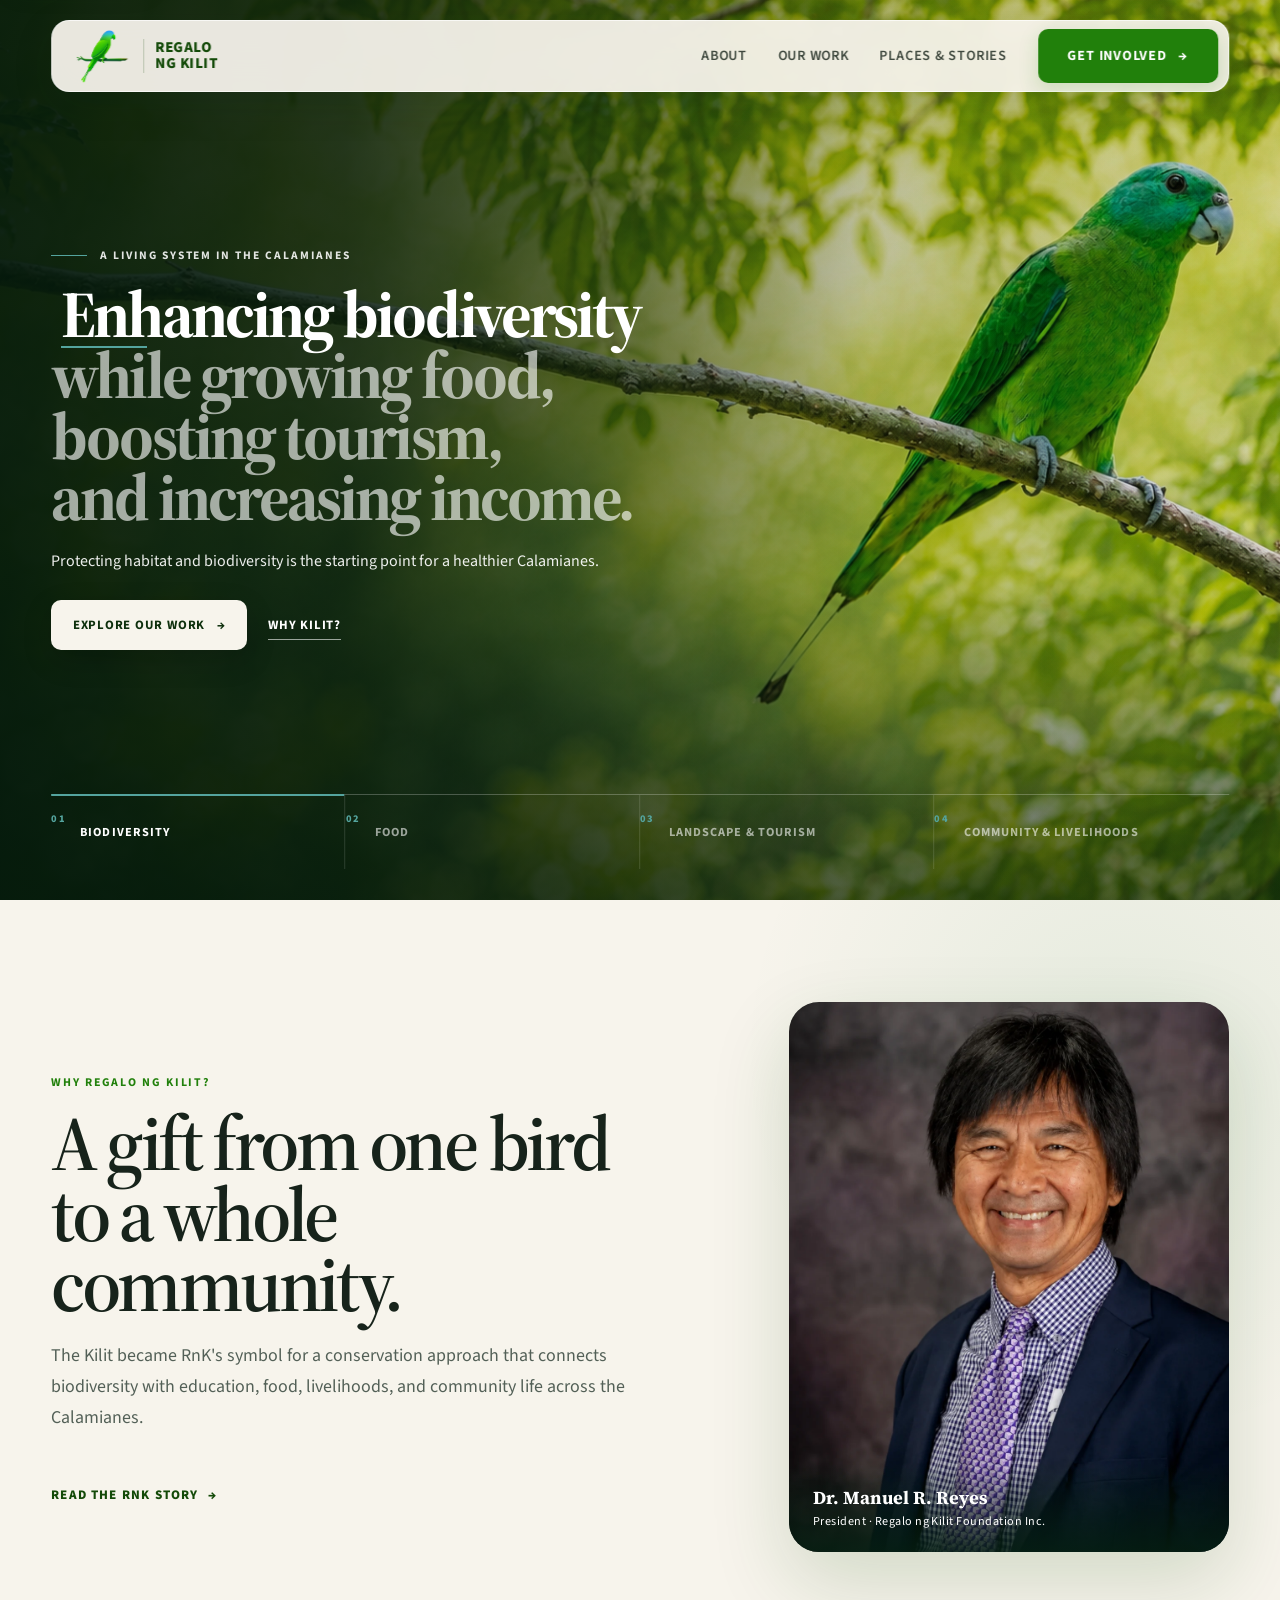
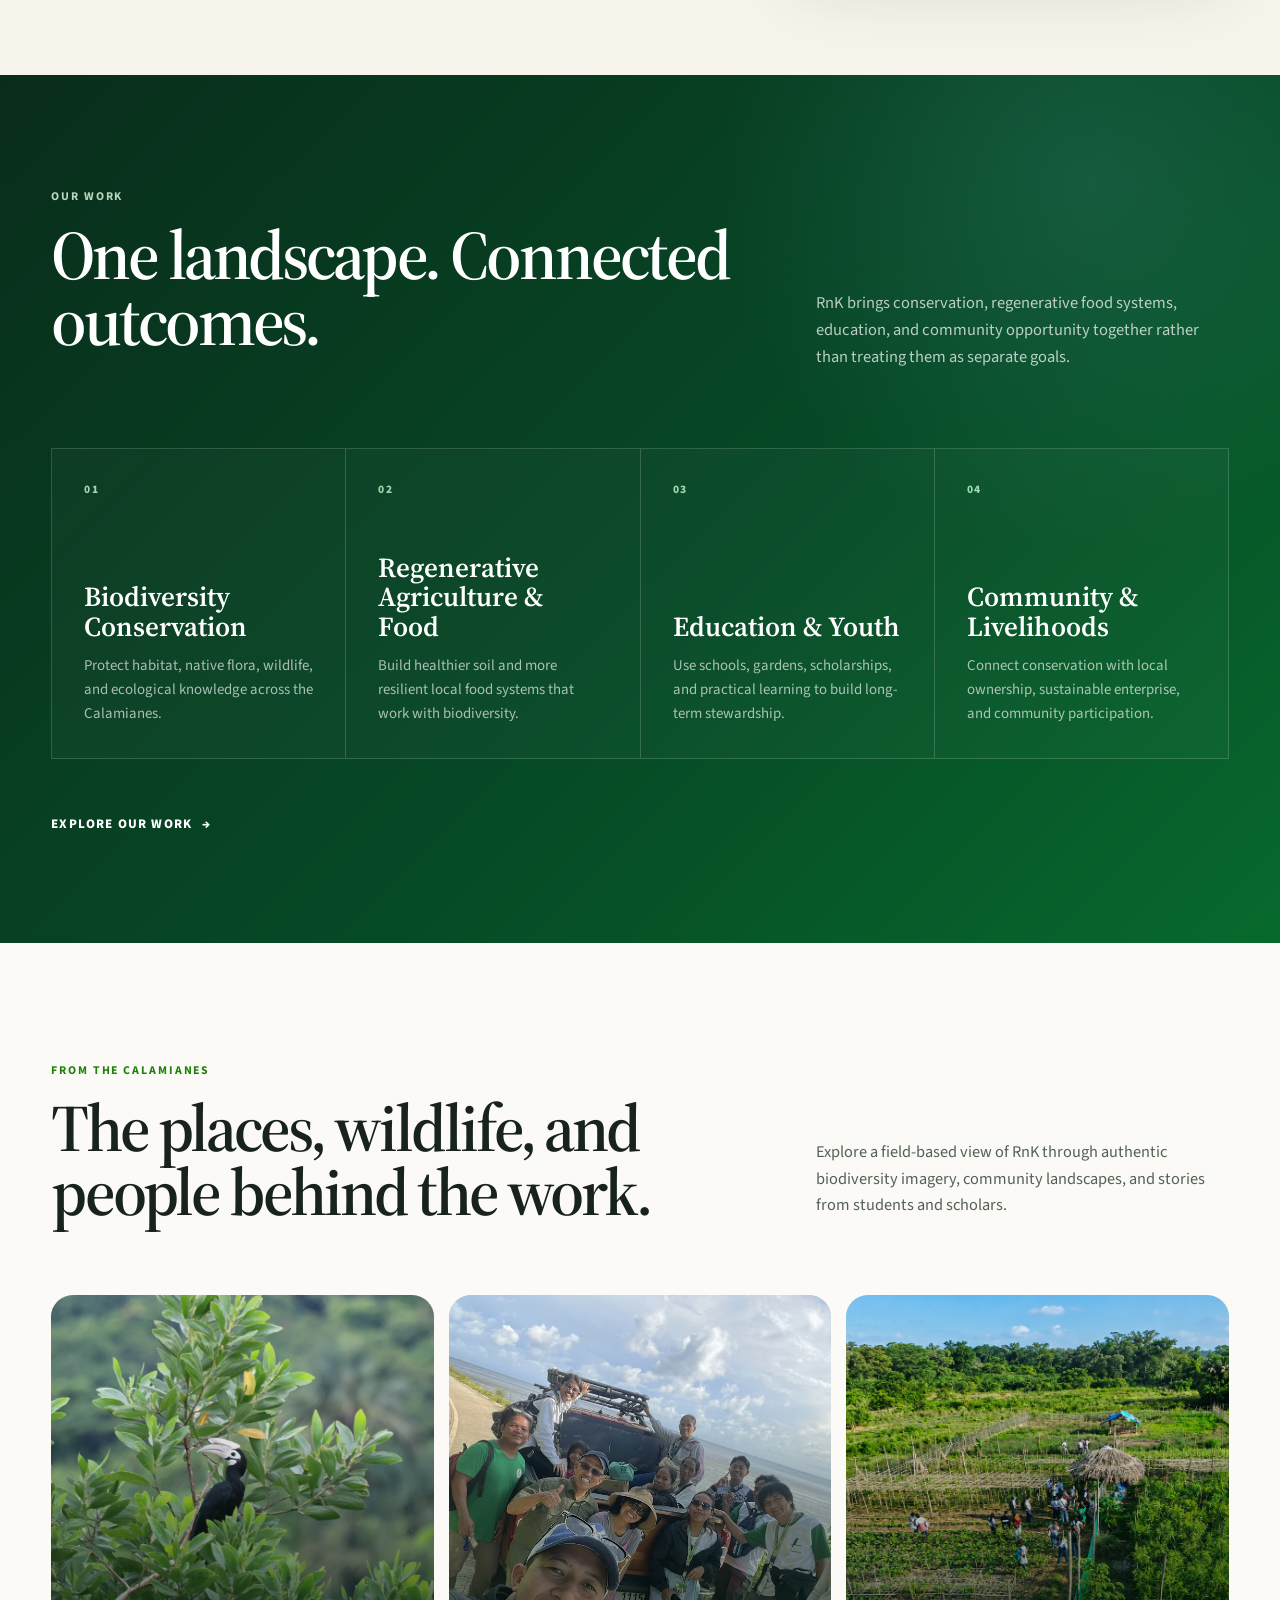
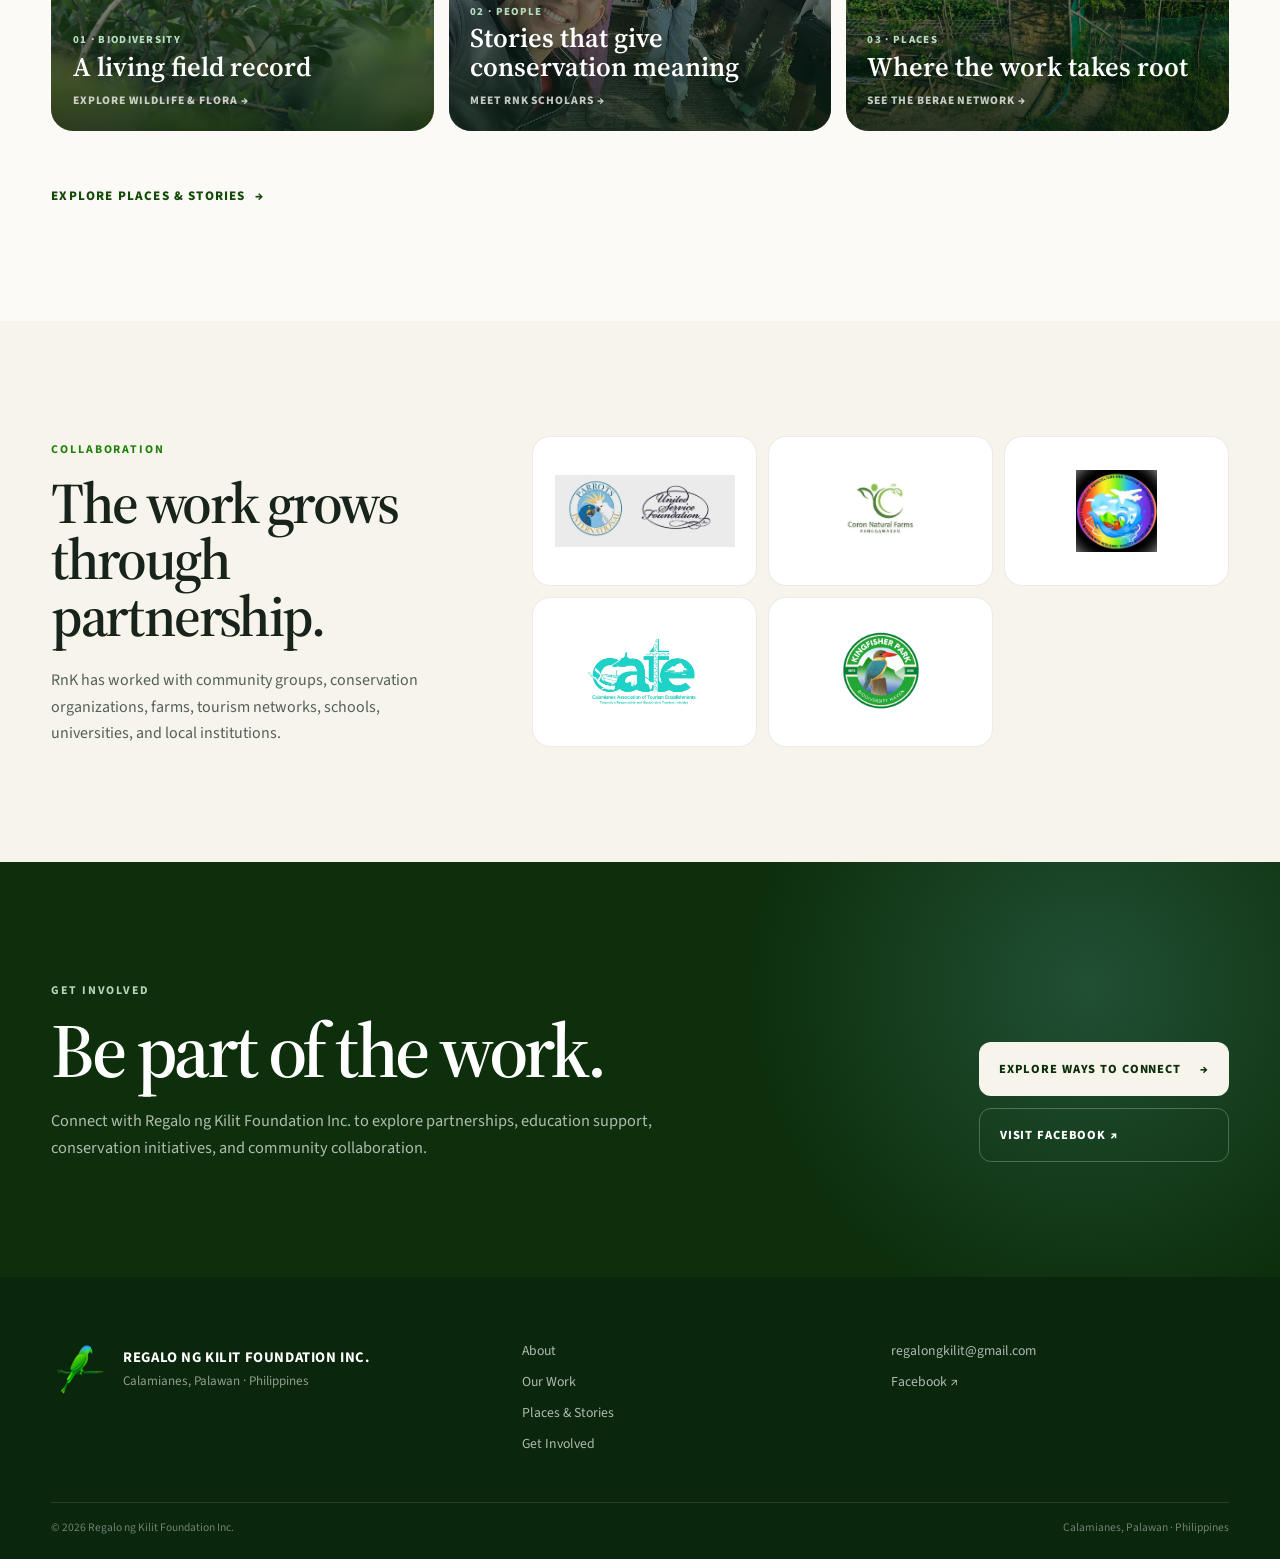
==== index.html @ bcc8651d "Add files via upload" ====
<!DOCTYPE html>
<html lang="en">
<head>
  <meta charset="UTF-8" />
  <meta name="viewport" content="width=device-width, initial-scale=1.0" />

  <title>Regalo ng Kilit Foundation Inc.</title>
  <meta
    name="description"
    content="Regalo ng Kilit Foundation Inc. works with communities and partners in the Calamianes to connect biodiversity conservation, regenerative agriculture, nutritious food, sustainable livelihoods, education, and community action."
  />
  <meta name="theme-color" content="#0D2F0C" />

  <link rel="preconnect" href="https://fonts.googleapis.com">
  <link rel="preconnect" href="https://fonts.gstatic.com" crossorigin>
  <link
    href="https://fonts.googleapis.com/css2?family=Source+Sans+3:wght@400;500;600;700;800&family=Source+Serif+4:opsz,wght@8..60,400;8..60,500;8..60,600;8..60,700&display=swap"
    rel="stylesheet"
  />

  <link
    rel="preload"
    as="image"
    href="assets/images/hero-01-biodiversity.png"
  />

  <link rel="stylesheet" href="css/styles.css" />
</head>

<body>
  <a class="skip-link" href="#main">Skip to content</a>

  <!-- =========================================================
       HEADER — synced to current Wix Studio desktop design
       ========================================================= -->
  <header class="site-header" id="siteHeader">
    <div class="header-shell">
      <a
        href="index.html"
        class="brand"
        aria-label="Regalo ng Kilit Foundation Inc. — Home"
      >
        <img
          src="assets/logo/rnk-bird.png"
          alt=""
          class="brand-symbol"
        />
        <span class="brand-divider" aria-hidden="true"></span>
        <span class="brand-name">
          <span>Regalo</span>
          <span>ng Kilit</span>
        </span>
      </a>

      <nav class="desktop-nav" aria-label="Primary navigation">
        <a href="about.html" class="nav-link">About</a>
        <a href="our-work.html" class="nav-link">Our Work</a>
        <a href="places-stories.html" class="nav-link">Places &amp; Stories</a>
        <a href="get-involved.html" class="header-cta">
          Get Involved
          <span aria-hidden="true">→</span>
        </a>
      </nav>

      <button
        class="menu-toggle"
        id="menuToggle"
        type="button"
        aria-label="Open navigation menu"
        aria-expanded="false"
        aria-controls="mobileNav"
      >
        <span></span>
        <span></span>
      </button>
    </div>

    <nav
      class="mobile-nav"
      id="mobileNav"
      aria-label="Mobile navigation"
      aria-hidden="true"
    >
      <div class="mobile-nav-inner">
        <a href="about.html" class="mobile-nav-link"><span>01</span>About</a>
        <a href="our-work.html" class="mobile-nav-link"><span>02</span>Our Work</a>
        <a href="places-stories.html" class="mobile-nav-link"><span>03</span>Places &amp; Stories</a>
        <a href="get-involved.html" class="mobile-nav-cta">
          Get Involved <span aria-hidden="true">→</span>
        </a>
      </div>
    </nav>
  </header>

  <main id="main">
    <!-- =======================================================
         HERO CONCEPT C — EDITORIAL CHAPTERS
         A formal, photography-first hero. Four quiet chapters change
         only the image, one line of emphasis, and the supporting note.
         ======================================================= -->
    <section class="editorial-hero" id="home" aria-labelledby="hero-title" data-chapter="0">
      <div class="editorial-media" id="editorialMedia" aria-label="Regalo ng Kilit Foundation chapters">
        <figure class="editorial-frame editorial-frame-0 is-active" data-editorial-frame="0" aria-hidden="false">
          <img
            src="assets/images/hero-01-biodiversity.png"
            alt="A Kilit, or blue-headed racquet-tail, perched among green foliage."
          />
        </figure>
        <figure class="editorial-frame editorial-frame-1" data-editorial-frame="1" aria-hidden="true">
          <img
            src="assets/images/hero-02-growing-food.png"
            alt="A cultivated green landscape showing food-growing and agricultural activity."
            loading="lazy"
          />
        </figure>
        <figure class="editorial-frame editorial-frame-2" data-editorial-frame="2" aria-hidden="true">
          <img
            src="assets/images/hero-04-calamianes.png"
            alt="Young people in a Calamianes landscape with forest, sea, and islands beyond."
            loading="lazy"
          />
        </figure>
        <figure class="editorial-frame editorial-frame-3" data-editorial-frame="3" aria-hidden="true">
          <img
            src="assets/images/hero-03-community.png"
            alt="Community members taking part in an outdoor group activity."
            loading="lazy"
          />
        </figure>
      </div>

      <div class="editorial-overlay" aria-hidden="true"></div>

      <div class="editorial-shell">
        <div class="editorial-copy">
          <div class="editorial-eyebrow">
            <span class="editorial-eyebrow-line" aria-hidden="true"></span>
            <span>A living system in the Calamianes</span>
          </div>

          <h1 class="editorial-title" id="hero-title">
            <span class="editorial-title-line is-emphasized" data-editorial-line="0">Enhancing biodiversity</span>
            <span class="editorial-title-line" data-editorial-line="1">while growing food,</span>
            <span class="editorial-title-line" data-editorial-line="2">boosting tourism,</span>
            <span class="editorial-title-line" data-editorial-line="3">and increasing income.</span>
          </h1>

          <p class="editorial-description" id="editorialDescription" aria-live="polite">
            Protecting habitat and biodiversity is the starting point for a healthier Calamianes.
          </p>

          <div class="editorial-actions">
            <a href="our-work.html" class="hero-primary">
              Explore Our Work <span aria-hidden="true">→</span>
            </a>
            <a href="about.html#why-kilit" class="hero-secondary">Why Kilit?</a>
          </div>
        </div>
      </div>

      <div class="editorial-chapters" role="group" aria-label="Explore RnK chapters">
        <button class="editorial-chapter is-active" type="button" data-editorial-target="0" aria-pressed="true">
          <span class="editorial-chapter-index">01</span>
          <span class="editorial-chapter-label">Biodiversity</span>
        </button>
        <button class="editorial-chapter" type="button" data-editorial-target="1" aria-pressed="false">
          <span class="editorial-chapter-index">02</span>
          <span class="editorial-chapter-label">Food</span>
        </button>
        <button class="editorial-chapter" type="button" data-editorial-target="2" aria-pressed="false">
          <span class="editorial-chapter-index">03</span>
          <span class="editorial-chapter-label">Landscape &amp; Tourism</span>
        </button>
        <button class="editorial-chapter" type="button" data-editorial-target="3" aria-pressed="false">
          <span class="editorial-chapter-index">04</span>
          <span class="editorial-chapter-label">Community &amp; Livelihoods</span>
        </button>
      </div>
    </section>

    <!-- =======================================================
         WHY REGALO NG KILIT — concise homepage preview
         Full founder story and quotation live on the About page.
         ======================================================= -->
    <section class="origin-section origin-preview" id="about" aria-labelledby="origin-title">
      <div class="content-shell origin-grid">
        <div class="origin-copy" data-reveal>
          <span class="section-kicker">Why Regalo ng Kilit?</span>
          <h2 id="origin-title">A gift from one bird to a whole community.</h2>
          <p class="section-lead">
            The Kilit became RnK's symbol for a conservation approach that connects
            biodiversity with education, food, livelihoods, and community life across
            the Calamianes.
          </p>
          <a class="section-text-link" href="about.html#why-kilit">Read the RnK story <span aria-hidden="true">→</span></a>
        </div>

        <div class="origin-visual" data-reveal>
          <div class="founder-photo-wrap">
            <img
              src="assets/images/story/dr-manuel-reyes.webp"
              alt="Dr. Manuel R. Reyes of Regalo ng Kilit Foundation Inc."
              class="founder-photo"
              loading="lazy"
            />
            <div class="founder-caption">
              <strong>Dr. Manuel R. Reyes</strong>
              <span>President · Regalo ng Kilit Foundation Inc.</span>
            </div>
          </div>
        </div>
      </div>
    </section>

    <!-- =======================================================
         OUR WORK — homepage overview only
         Detailed BERAE, SHGBEE, network sites, and program material live on Our Work.
         ======================================================= -->
    <section class="work-section home-work-section" id="our-work" aria-labelledby="work-title">
      <div class="content-shell">
        <div class="work-heading" data-reveal>
          <div>
            <span class="section-kicker section-kicker-light">Our Work</span>
            <h2 id="work-title">One landscape. Connected outcomes.</h2>
          </div>
          <p>
            RnK brings conservation, regenerative food systems, education, and
            community opportunity together rather than treating them as separate goals.
          </p>
        </div>

        <div class="home-work-grid" data-reveal>
          <article>
            <span>01</span>
            <h3>Biodiversity Conservation</h3>
            <p>Protect habitat, native flora, wildlife, and ecological knowledge across the Calamianes.</p>
          </article>
          <article>
            <span>02</span>
            <h3>Regenerative Agriculture &amp; Food</h3>
            <p>Build healthier soil and more resilient local food systems that work with biodiversity.</p>
          </article>
          <article>
            <span>03</span>
            <h3>Education &amp; Youth</h3>
            <p>Use schools, gardens, scholarships, and practical learning to build long-term stewardship.</p>
          </article>
          <article>
            <span>04</span>
            <h3>Community &amp; Livelihoods</h3>
            <p>Connect conservation with local ownership, sustainable enterprise, and community participation.</p>
          </article>
        </div>

        <div class="section-more" data-reveal>
          <a class="section-text-link section-text-link-light" href="our-work.html">Explore Our Work <span aria-hidden="true">→</span></a>
        </div>
      </div>
    </section>

    <!-- =======================================================
         FROM THE CALAMIANES — compact bridge to Places & Stories
         Replaces duplicate full biodiversity and scholar sections on Home.
         ======================================================= -->
    <section class="field-notes-section" id="places-stories" aria-labelledby="field-notes-title">
      <div class="content-shell">
        <div class="field-notes-heading" data-reveal>
          <div>
            <span class="section-kicker">From the Calamianes</span>
            <h2 id="field-notes-title">The places, wildlife, and people behind the work.</h2>
          </div>
          <p>
            Explore a field-based view of RnK through authentic biodiversity imagery,
            community landscapes, and stories from students and scholars.
          </p>
        </div>

        <div class="field-notes-grid">
          <a class="field-note" href="places-stories.html#biodiversity" data-reveal>
            <img src="assets/images/biodiversity/palawan-hornbill.webp" alt="Palawan Hornbill" loading="lazy" />
            <span class="field-note-overlay"></span>
            <span class="field-note-copy"><small>01 · Biodiversity</small><strong>A living field record</strong><em>Explore wildlife &amp; flora →</em></span>
          </a>
          <a class="field-note" href="places-stories.html#scholars" data-reveal>
            <img src="assets/images/story/community-field.webp" alt="Community members taking part in an outdoor RnK activity" loading="lazy" />
            <span class="field-note-overlay"></span>
            <span class="field-note-copy"><small>02 · People</small><strong>Stories that give conservation meaning</strong><em>Meet RnK scholars →</em></span>
          </a>
          <a class="field-note" href="our-work.html#berae-network" data-reveal>
            <img src="assets/images/hero-02-growing-food.png" alt="A green food-growing landscape in the Calamianes" loading="lazy" />
            <span class="field-note-overlay"></span>
            <span class="field-note-copy"><small>03 · Places</small><strong>Where the work takes root</strong><em>See the BERAE network →</em></span>
          </a>
        </div>

        <div class="section-more" data-reveal>
          <a class="section-text-link" href="places-stories.html">Explore Places &amp; Stories <span aria-hidden="true">→</span></a>
        </div>
      </div>
    </section>

    <!-- =======================================================
         PARTNERS
         ======================================================= -->
    <section class="partners-section" aria-labelledby="partners-title">
      <div class="content-shell partners-grid">
        <div class="partners-copy" data-reveal>
          <span class="section-kicker">Collaboration</span>
          <h2 id="partners-title">The work grows through partnership.</h2>
          <p>
            RnK has worked with community groups, conservation organizations,
            farms, tourism networks, schools, universities, and local institutions.
          </p>
        </div>

        <div class="logo-wall" data-reveal>
          <div class="partner-logo"><img src="assets/images/partners/parrots-usf.webp" alt="Parrots International and United Service Foundation" loading="lazy" /></div>
          <div class="partner-logo"><img src="assets/images/partners/coron-natural-farms.webp" alt="Coron Natural Farms" loading="lazy" /></div>
          <div class="partner-logo"><img src="assets/images/partners/cafa.webp" alt="CAFA" loading="lazy" /></div>
          <div class="partner-logo"><img src="assets/images/partners/cate.webp" alt="Calamianes Association of Tourism Establishments" loading="lazy" /></div>
          <div class="partner-logo"><img src="assets/images/partners/kingfisher-park.webp" alt="Kingfisher Park" loading="lazy" /></div>
        </div>
      </div>
    </section>

    <!-- =======================================================
         GET INVOLVED
         ======================================================= -->
    <section class="involved-section" id="get-involved" aria-labelledby="involved-title">
      <div class="content-shell involved-inner" data-reveal>
        <div>
          <span class="section-kicker section-kicker-light">Get Involved</span>
          <h2 id="involved-title">Be part of the work.</h2>
          <p>
            Connect with Regalo ng Kilit Foundation Inc. to explore partnerships,
            education support, conservation initiatives, and community collaboration.
          </p>
        </div>

        <div class="involved-actions">
          <a class="involved-primary" href="get-involved.html">Explore ways to connect <span aria-hidden="true">→</span></a>
          <a class="involved-secondary" href="https://www.facebook.com/RegaloNgKilit" target="_blank" rel="noopener noreferrer">Visit Facebook ↗</a>
        </div>
      </div>
    </section>
  </main>


  <footer class="site-footer">
    <div class="content-shell footer-grid">
      <div class="footer-brand">
        <img src="assets/logo/rnk-bird.png" alt="" />
        <div><strong>Regalo ng Kilit Foundation Inc.</strong><span>Calamianes, Palawan · Philippines</span></div>
      </div>
      <nav class="footer-nav" aria-label="Footer navigation">
        <a href="about.html">About</a><a href="our-work.html">Our Work</a><a href="places-stories.html">Places &amp; Stories</a><a href="get-involved.html">Get Involved</a>
      </nav>
      <div class="footer-contact">
        <a href="mailto:regalongkilit@gmail.com">regalongkilit@gmail.com</a>
        <a href="https://www.facebook.com/RegaloNgKilit" target="_blank" rel="noopener noreferrer">Facebook ↗</a>
      </div>
    </div>
    <div class="content-shell footer-bottom"><span>© 2026 Regalo ng Kilit Foundation Inc.</span><span>Calamianes, Palawan · Philippines</span></div>
  </footer>

  <script src="js/main.js"></script>
</body>
</html>
---- css/styles.css ----
/* =========================================================
   REGALO NG KILIT FOUNDATION INC.
   WIX STUDIO SYNC V1 — HEADER + LIVING LANDSCAPE HERO
   ========================================================= */


/* ---------------------------------------------------------
   DESIGN TOKENS
   --------------------------------------------------------- */

:root {

  /* Brand / nature palette */
  --forest-950: #0d2f0c;
  --forest-900: #134a08;
  --forest-700: #21800b;

  --rnk-green: #38a41f;
  --kilit-teal: #54a49e;

  /* Neutral palette */
  --ivory: #f7f4ec;
  --mist: #edf4ef;
  --white: #ffffff;

  --ink: #17231b;
  --ink-soft: #536057;

  /* Borders */
  --border-light: rgba(23, 35, 27, 0.09);
  --border-medium: rgba(23, 35, 27, 0.15);

  /* Typography */
  --font-display:
    "Source Serif 4",
    Georgia,
    serif;

  --font-body:
    "Source Sans 3",
    Arial,
    sans-serif;

  /* Layout */
  --container-max: 1380px;

  /* Spacing */
  --space-xs: 0.5rem;
  --space-sm: 0.75rem;
  --space-md: 1rem;
  --space-lg: 1.5rem;
  --space-xl: 2rem;
  --space-2xl: 3rem;
  --space-3xl: 5rem;

  /* Radius */
  --radius-sm: 10px;
  --radius-md: 16px;
  --radius-lg: 18px;

  /* Motion */
  --ease-standard:
    cubic-bezier(0.22, 1, 0.36, 1);

  --transition-fast:
    220ms var(--ease-standard);

  --transition-medium:
    420ms var(--ease-standard);
}


/* ---------------------------------------------------------
   RESET / BASE
   --------------------------------------------------------- */

*,
*::before,
*::after {
  box-sizing: border-box;
}

html {
  scroll-behavior: smooth;
}

body {
  margin: 0;

  font-family: var(--font-body);
  color: var(--ink);

  background: var(--ivory);

  -webkit-font-smoothing: antialiased;
  text-rendering: optimizeLegibility;
}

body.menu-open {
  overflow: hidden;
}

img {
  display: block;
  max-width: 100%;
}

a {
  color: inherit;
  text-decoration: none;
}

button {
  font: inherit;
}

a:focus-visible,
button:focus-visible {
  outline: 3px solid var(--kilit-teal);
  outline-offset: 4px;
}


/* =========================================================
   HEADER
   ========================================================= */

.site-header {
  position: fixed;

  top: 20px;
  left: 50%;

  width: min(94%, var(--container-max));

  z-index: 1000;

  transform: translateX(-50%);

  transition:
    top var(--transition-medium),
    width var(--transition-medium);
}


/* ---------------------------------------------------------
   HEADER SHELL
   --------------------------------------------------------- */

.header-shell {
  position: relative;

  min-height: 72px;

  display: flex;
  align-items: center;

  padding:
    7px
    10px
    7px
    18px;

  background:
    rgba(247, 244, 236, 0.94);

  border:
    1px solid
    rgba(255, 255, 255, 0.70);

  border-radius:
    var(--radius-lg);

  box-shadow:
    0 12px 40px
    rgba(7, 35, 18, 0.13);

  backdrop-filter:
    blur(18px);

  -webkit-backdrop-filter:
    blur(18px);

  transition:
    min-height var(--transition-medium),
    padding var(--transition-medium),
    background var(--transition-medium),
    box-shadow var(--transition-medium);
}


/* =========================================================
   BRAND
   ========================================================= */

.brand {
  display: flex;
  align-items: center;

  gap: 0.72rem;

  flex-shrink: 0;

  margin-right: auto;
}

.brand-symbol {
  width: auto;
  height: 55px;

  object-fit: contain;

  transition:
    height var(--transition-medium),
    transform var(--transition-medium);
}

.brand-divider {
  width: 1px;
  height: 34px;

  flex-shrink: 0;

  background:
    rgba(19, 74, 8, 0.22);

  transition:
    height var(--transition-medium);
}

.brand-name {
  display: flex;
  flex-direction: column;

  white-space: nowrap;

  color: var(--forest-900);

  font-family: var(--font-body);

  font-size: 0.94rem;
  font-weight: 800;

  line-height: 0.90;

  letter-spacing: 0.035em;

  text-transform: uppercase;

  transition:
    font-size var(--transition-medium);
}

.brand-name span:first-child {
  margin-bottom: 0.14rem;
}


/* =========================================================
   DESKTOP NAVIGATION
   ========================================================= */

.desktop-nav {
  display: flex;
  align-items: center;

  gap:
    clamp(
      1.4rem,
      2.4vw,
      2.6rem
    );
}

.nav-link {
  position: relative;

  padding:
    0.6rem
    0;

  color:
    rgba(23, 35, 27, 0.82);

  font-size: 0.88rem;
  font-weight: 600;

  letter-spacing: 0.055em;

  text-transform: uppercase;

  transition:
    color var(--transition-fast);
}

.nav-link::after {
  content: "";

  position: absolute;

  left: 0;
  bottom: 2px;

  width: 100%;
  height: 1px;

  background:
    var(--forest-700);

  transform:
    scaleX(0);

  transform-origin:
    right;

  transition:
    transform var(--transition-medium);
}

.nav-link:hover {
  color:
    var(--forest-700);
}

.nav-link:hover::after {
  transform:
    scaleX(1);

  transform-origin:
    left;
}


/* =========================================================
   HEADER CTA
   ========================================================= */

.header-cta {
  width: 180px;
  height: 54px;
  min-width: 180px;
  min-height: 54px;

  display: inline-flex;
  align-items: center;
  justify-content: center;

  gap: 0.7rem;
  padding: 0 1.35rem;

  border-radius: 10px;
  background: var(--forest-700);
  color: var(--white);

  font-size: 0.875rem;
  font-weight: 700;
  letter-spacing: 0.055em;
  line-height: 1;
  text-transform: uppercase;
  white-space: nowrap;

  box-shadow: 0 7px 20px rgba(33, 128, 11, 0.18);

  transition:
    background var(--transition-fast),
    transform var(--transition-fast),
    box-shadow var(--transition-fast);
}

.header-cta:hover {
  background:
    var(--forest-900);

  transform:
    translateY(-2px);

  box-shadow:
    0 11px 26px
    rgba(19, 74, 8, 0.23);
}

.header-cta span {
  transition:
    transform var(--transition-fast);
}

.header-cta:hover span {
  transform:
    translateX(3px);
}


/* =========================================================
   HEADER SCROLL BEHAVIOR
   Current Wix Studio version keeps the floating shell visually stable.
   ========================================================= */

/* =========================================================
   MOBILE MENU BUTTON
   ========================================================= */

.menu-toggle {
  display: none;

  position: relative;

  width: 48px;
  height: 48px;

  align-items: center;
  justify-content: center;

  flex-shrink: 0;

  border: 0;

  border-radius: 11px;

  background:
    var(--forest-900);

  cursor: pointer;
}

.menu-toggle span {
  position: absolute;

  width: 20px;
  height: 1.5px;

  border-radius: 100px;

  background:
    var(--white);

  transition:
    transform var(--transition-medium),
    top var(--transition-medium);
}

.menu-toggle span:first-child {
  top: 20px;
}

.menu-toggle span:last-child {
  top: 27px;
}

.menu-toggle.is-active
span:first-child {
  top: 24px;

  transform:
    rotate(45deg);
}

.menu-toggle.is-active
span:last-child {
  top: 24px;

  transform:
    rotate(-45deg);
}


/* =========================================================
   MOBILE NAVIGATION
   ========================================================= */

.mobile-nav {
  display: none;

  margin-top: 8px;

  overflow: hidden;

  border:
    1px solid
    var(--border-light);

  border-radius:
    var(--radius-lg);

  background:
    rgba(247, 244, 236, 0.98);

  box-shadow:
    0 16px 45px
    rgba(7, 35, 18, 0.13);

  backdrop-filter:
    blur(20px);

  -webkit-backdrop-filter:
    blur(20px);

  opacity: 0;

  transform:
    translateY(-10px);

  pointer-events: none;

  transition:
    opacity var(--transition-medium),
    transform var(--transition-medium);
}

.mobile-nav.is-open {
  opacity: 1;

  transform:
    translateY(0);

  pointer-events: auto;
}

.mobile-nav-inner {
  display: flex;

  flex-direction: column;

  padding: 1.1rem;
}

.mobile-nav-link {
  display: grid;

  grid-template-columns:
    2rem 1fr;

  gap: 1rem;

  align-items: center;

  min-height: 62px;

  border-bottom:
    1px solid
    var(--border-light);

  font-family:
    var(--font-display);

  font-size:
    1.3rem;

  font-weight:
    600;
}

.mobile-nav-link span {
  font-family:
    var(--font-body);

  font-size:
    0.7rem;

  font-weight:
    600;

  color:
    var(--kilit-teal);

  letter-spacing:
    0.12em;
}

.mobile-nav-cta {
  min-height: 58px;

  margin-top:
    1rem;

  display: flex;

  align-items: center;

  justify-content:
    space-between;

  padding:
    0 1.1rem;

  border-radius:
    10px;

  background:
    var(--forest-700);

  color:
    var(--white);

  font-size:
    0.85rem;

  font-weight:
    700;

  letter-spacing:
    0.07em;

  text-transform:
    uppercase;
}


/* =========================================================
   HERO V2
   ========================================================= */

.hero {
  position: relative;

  min-height: 100vh;
  min-height: 100svh;
  min-height: 100dvh;

  overflow: hidden;

  background:
    var(--forest-950);

  color:
    var(--white);
}


/* ---------------------------------------------------------
   HERO SLIDESHOW
   --------------------------------------------------------- */

.hero-slideshow {
  position: absolute;
  inset: 0;
  z-index: 0;
  overflow: hidden;
  background: var(--forest-950);
}

.hero-slide {
  position: absolute;
  inset: 0;
  opacity: 0;
  visibility: hidden;
  pointer-events: none;
  transition:
    opacity 1.5s ease,
    visibility 0s linear 1.5s;
}

.hero-slide.is-active {
  opacity: 1;
  visibility: visible;
  transition:
    opacity 1.5s ease,
    visibility 0s linear 0s;
}

.hero-slide img {
  width: 100%;
  height: 100%;
  object-fit: cover;
  object-position: center center;
}

/* Keep the Kilit comfortably on the right side of Scene 01. */
.hero-slide:nth-child(1) img {
  object-position: 50% 50%;
}

/* ---------------------------------------------------------
   HERO OVERLAY
   --------------------------------------------------------- */

.hero-shade {
  position: absolute;

  inset: 0;
  z-index: 1;

  background:

    linear-gradient(
      90deg,
      rgba(5, 27, 13, 0.92) 0%,
      rgba(5, 27, 13, 0.76) 29%,
      rgba(5, 27, 13, 0.45) 50%,
      rgba(5, 27, 13, 0.12) 76%,
      rgba(5, 27, 13, 0.05) 100%
    ),

    linear-gradient(
      0deg,
      rgba(5, 27, 13, 0.45) 0%,
      rgba(5, 27, 13, 0.05) 50%,
      rgba(5, 27, 13, 0.12) 100%
    );
}


/* ---------------------------------------------------------
   HERO LAYOUT
   --------------------------------------------------------- */

.hero-inner {
  position: relative;

  z-index: 2;

  width:
    min(94%, var(--container-max));

  min-height: 100vh;
  min-height: 100svh;
  min-height: 100dvh;

  margin:
    0 auto;

  display: flex;

  align-items:
    flex-end;

  justify-content:
    space-between;

  gap:
    3rem;

  padding:
    clamp(8.4rem, 14vh, 10rem)
    0
    clamp(2.4rem, 4.5vh, 3.5rem);
}


/* ---------------------------------------------------------
   HERO COPY
   --------------------------------------------------------- */

.hero-copy {
  width: min(900px, 72%);
}


/* Eyebrow */

.hero-eyebrow {
  display: flex;

  align-items: center;

  gap: 0.75rem;

  margin-bottom:
    clamp(0.8rem, 1.7vh, 1.25rem);

  color:
    var(--white);

  font-size:
    0.72rem;

  font-weight:
    700;

  letter-spacing:
    0.16em;

  text-transform:
    uppercase;
}

.hero-eyebrow-line {
  width: 34px;
  height: 1px;

  background:
    var(--kilit-teal);
}


/* ---------------------------------------------------------
   MAIN TAGLINE
   --------------------------------------------------------- */

.hero-title {
  margin: 0;
  max-width: 900px;

  font-family: var(--font-display);
  font-size: clamp(52px, 5.2vw, 83px);
  font-weight: 700;
  line-height: 0.94;
  letter-spacing: -0.042em;
}

.hero-title span {
  display: block;
}


/* ---------------------------------------------------------
   DESCRIPTION
   --------------------------------------------------------- */

.hero-description {
  max-width: 680px;

  margin:
    clamp(1rem, 2vh, 1.45rem)
    0
    0;

  color: var(--white);
  font-size: 1rem;
  font-weight: 400;
  line-height: 1.55;
}


/* =========================================================
   HERO ACTIONS
   ========================================================= */

.hero-actions {
  display: flex;

  align-items: center;

  gap:
    1.25rem;

  margin-top:
    clamp(1.25rem, 2.4vh, 1.8rem);
}


/* Primary */

.hero-primary {
  min-height:
    50px;

  display:
    inline-flex;

  align-items:
    center;

  justify-content:
    center;

  gap:
    0.75rem;

  padding:
    0 1.35rem;

  border-radius:
    10px;

  background:
    var(--ivory);

  color:
    var(--forest-950);

  font-size:
    0.80rem;

  font-weight:
    700;

  letter-spacing:
    0.06em;

  text-transform:
    uppercase;

  box-shadow:
    0 10px 30px
    rgba(0, 0, 0, 0.16);

  transition:
    transform var(--transition-fast),
    background var(--transition-fast),
    box-shadow var(--transition-fast);
}

.hero-primary:hover {
  background:
    var(--white);

  transform:
    translateY(-2px);

  box-shadow:
    0 14px 34px
    rgba(0, 0, 0, 0.22);
}

.hero-primary span {
  transition:
    transform var(--transition-fast);
}

.hero-primary:hover span {
  transform:
    translateX(3px);
}


/* Secondary */

.hero-secondary {
  position: relative;

  padding:
    0.65rem
    0;

  color:
    var(--white);

  font-size:
    0.80rem;

  font-weight:
    700;

  letter-spacing:
    0.06em;

  text-transform:
    uppercase;
}

.hero-secondary::after {
  content: "";

  position: absolute;

  left: 0;
  bottom: 4px;

  width: 100%;
  height: 1px;

  background:
    rgba(255, 255, 255, 0.58);

  transform-origin:
    left;

  transition:
    transform var(--transition-fast),
    background var(--transition-fast);
}

.hero-secondary:hover::after {
  background:
    var(--kilit-teal);

  transform:
    scaleX(0.72);
}


/* =========================================================
   LOCATION MARKER
   ========================================================= */

.hero-location {
  display: flex;

  align-items:
    center;

  gap:
    0.75rem;

  flex-shrink:
    0;

  margin-bottom:
    0.25rem;

  color:
    var(--white);
}

.hero-location-marker {
  width:
    8px;

  height:
    8px;

  border-radius:
    50%;

  background:
    var(--kilit-teal);

  box-shadow:
    0 0 0 6px
    rgba(84, 164, 158, 0.13);
}

.hero-location div {
  display:
    flex;

  flex-direction:
    column;
}

.hero-location strong {
  font-size:
    0.76rem;

  font-weight:
    700;

  letter-spacing:
    0.08em;

  text-transform:
    uppercase;
}

.hero-location small {
  margin-top:
    0.2rem;

  color:
    #b7bdb8;

  font-size:
    0.72rem;
}


/* =========================================================
   NEXT SECTION PLACEHOLDER
   ========================================================= */

.next-preview {
  min-height:
    60vh;

  display:
    grid;

  place-items:
    center;

  padding:
    7rem
    1.5rem;

  background:
    var(--ivory);
}

.next-preview-inner {
  width:
    min(720px, 100%);

  text-align:
    center;
}

.section-kicker {
  color:
    var(--forest-700);

  font-size:
    0.74rem;

  font-weight:
    700;

  letter-spacing:
    0.16em;

  text-transform:
    uppercase;
}

.next-preview h2 {
  margin:
    1rem
    0
    1.2rem;

  font-family:
    var(--font-display);

  font-size:
    clamp(
      2.7rem,
      5vw,
      4.8rem
    );

  font-weight:
    600;

  line-height:
    1;

  letter-spacing:
    -0.035em;
}

.next-preview p {
  max-width:
    570px;

  margin:
    0 auto;

  color:
    var(--ink-soft);

  line-height:
    1.65;
}


/* =========================================================
   TABLET / MOBILE
   ========================================================= */

@media (max-width: 900px) {

  .site-header {
    top:
      14px;

    width:
      calc(100% - 28px);
  }

  .header-shell {
    min-height:
      66px;

    padding:
      6px
      8px
      6px
      13px;
  }

  .brand {
    gap:
      0.62rem;
  }

  .brand-symbol {
    height:
      49px;
  }

  .brand-divider {
    height:
      30px;
  }

  .brand-name {
    font-size:
      0.82rem;
  }

  .desktop-nav {
    display:
      none;
  }

  .menu-toggle {
    display:
      inline-flex;
  }

  .mobile-nav {
    display:
      block;
  }

  .site-header.is-scrolled {
    top:
      8px;

    width:
      calc(100% - 20px);
  }

  .site-header.is-scrolled
  .brand-symbol {
    height:
      44px;
  }

  .site-header.is-scrolled
  .brand-divider {
    height:
      27px;
  }

  .site-header.is-scrolled
  .brand-name {
    font-size:
      0.76rem;
  }


  /* -----------------------------------------------
     HERO TABLET
     ----------------------------------------------- */

  .hero-slide img {
    object-position:
      58% center;
  }

  .hero-slide:nth-child(1) img {
    object-position: 68% center;
  }

  .hero-shade {
    background:

      linear-gradient(
        180deg,
        rgba(5, 27, 13, 0.08) 0%,
        rgba(5, 27, 13, 0.17) 26%,
        rgba(5, 27, 13, 0.52) 57%,
        rgba(5, 27, 13, 0.88) 82%,
        rgba(5, 27, 13, 0.97) 100%
      );
  }

  .hero-inner {
    width:
      calc(100% - 48px);

    align-items:
      flex-end;

    padding:
      7.5rem
      0
      2.4rem;
  }

  .hero-copy {
    width:
      min(680px, 100%);
  }

  /*
     Important:
     Remove the forced four-line desktop structure.
     The complete tagline can now wrap naturally.
  */

  .hero-title span {
    display:
      inline;
  }

  .hero-title span::after {
    content:
      " ";
  }

  .hero-title {
    max-width:
      670px;

    font-size:
      clamp(
        2.9rem,
        7.4vw,
        4.3rem
      );

    line-height:
      0.98;
  }

  .hero-description {
    max-width:
      620px;

    margin-top:
      1.15rem;

    font-size:
      0.95rem;

    line-height:
      1.52;
  }

  .hero-actions {
    margin-top:
      1.4rem;
  }

  .hero-location {
    display:
      none;
  }

}


/* =========================================================
   MOBILE
   ========================================================= */

@media (max-width: 600px) {

  .hero-slide img {
    object-position:
      59% center;
  }

  .hero-slide:nth-child(1) img {
    object-position: 70% center;
  }

  .hero-inner {
    width:
      calc(100% - 40px);

    padding:
      7.1rem
      0
      1.7rem;
  }

  .hero-eyebrow {
    gap:
      0;

    margin-bottom:
      0.75rem;

    font-size:
      0.62rem;

    letter-spacing:
      0.13em;
  }

  .hero-eyebrow-line {
    display:
      none;
  }

  .hero-title {
    max-width:
      100%;

    font-size:
      clamp(
        2.6rem,
        10.3vw,
        3.35rem
      );

    line-height:
      0.98;

    letter-spacing:
      -0.038em;
  }

  .hero-description {
    margin-top:
      1rem;

    font-size:
      0.90rem;

    line-height:
      1.48;
  }

  .hero-actions {
    flex-direction:
      row;

    flex-wrap:
      wrap;

    align-items:
      center;

    gap:
      0.95rem;

    margin-top:
      1.25rem;
  }

  .hero-primary {
    min-height:
      48px;

    padding:
      0 1.2rem;

    font-size:
      0.76rem;
  }

  .hero-secondary {
    font-size:
      0.76rem;
  }

}


/* =========================================================
   SMALL MOBILE
   ========================================================= */

@media (max-width: 480px) {

  .header-shell {
    border-radius:
      16px;
  }

  .mobile-nav {
    border-radius:
      16px;
  }

  .brand {
    gap:
      0.48rem;
  }

  .brand-symbol {
    height:
      43px;
  }

  .brand-divider {
    height:
      26px;
  }

  .brand-name {
    font-size:
      0.70rem;

    letter-spacing:
      0.02em;
  }

  .menu-toggle {
    width:
      46px;

    height:
      46px;
  }

  .hero-inner {
    width:
      calc(100% - 34px);

    padding-top:
      6.8rem;

    padding-bottom:
      1.45rem;
  }

  .hero-title {
    font-size:
      clamp(
        2.45rem,
        10.8vw,
        3rem
      );
  }

  .hero-description {
    font-size:
      0.87rem;
  }

  .hero-actions {
    margin-top:
      1.1rem;
  }

}


/* =========================================================
   SHORT DESKTOP / LAPTOP SCREENS
   ========================================================= */

@media
(min-width: 901px)
and (max-height: 820px) {

  .hero-inner {
    padding-top:
      7.5rem;

    padding-bottom:
      1.8rem;
  }

  .hero-eyebrow {
    margin-bottom:
      0.75rem;
  }

  .hero-title {
    font-size:
      clamp(
        3rem,
        4.3vw,
        4.55rem
      );

    line-height:
      0.93;
  }

  .hero-description {
    max-width:
      610px;

    margin-top:
      0.95rem;

    font-size:
      0.91rem;

    line-height:
      1.48;
  }

  .hero-actions {
    margin-top:
      1.05rem;
  }

  .hero-primary {
    min-height:
      46px;
  }

}


/* =========================================================
   SHORT MOBILE SCREENS
   ========================================================= */

@media
(max-width: 600px)
and (max-height: 780px) {

  .hero-inner {
    padding-top:
      6.4rem;

    padding-bottom:
      1.15rem;
  }

  .hero-eyebrow {
    margin-bottom:
      0.55rem;
  }

  .hero-title {
    font-size:
      clamp(
        2.15rem,
        9.5vw,
        2.75rem
      );

    line-height:
      0.96;
  }

  .hero-description {
    margin-top:
      0.7rem;

    font-size:
      0.82rem;

    line-height:
      1.42;
  }

  .hero-actions {
    margin-top:
      0.85rem;
  }

  .hero-primary {
    min-height:
      44px;
  }

}


/* =========================================================
   VERY SMALL MOBILE
   ========================================================= */

@media (max-width: 360px) {

  .brand-symbol {
    height:
      39px;
  }

  .brand-divider {
    height:
      24px;
  }

  .brand-name {
    font-size:
      0.64rem;
  }

  .hero-inner {
    width:
      calc(100% - 30px);
  }

  .hero-title {
    font-size:
      2.3rem;
  }

  .hero-description {
    font-size:
      0.82rem;
  }

}


/* =========================================================
   REDUCED MOTION
   ========================================================= */

@media
(prefers-reduced-motion: reduce) {

  .hero-slide {
    transition: none !important;
  }


  *,
  *::before,
  *::after {
    scroll-behavior:
      auto !important;

    transition-duration:
      0.01ms !important;

    animation-duration:
      0.01ms !important;

    animation-iteration-count:
      1 !important;
  }

}
/* =========================================================
   HOMEPAGE V2 — VERIFIED / STAFF-SUPPLIED CONTENT SECTIONS
   Header + Hero styles above remain unchanged from Wix Sync V1.
   ========================================================= */

:root {
  --rnk-official: #087830;
  --rnk-official-dark: #045a24;
  --leaf-pale: #eaf2df;
  --sand: #e8dfce;
  --warm-white: #fbfaf6;
  --night-green: #082d1c;
}

.content-shell {
  width: min(92%, var(--container-max));
  margin: 0 auto;
}

.section-kicker-light {
  color: #b9d7bd;
}

.section-lead {
  color: var(--ink-soft);
  font-size: clamp(1.02rem, 1.4vw, 1.2rem);
  line-height: 1.72;
}

/* Accessibility utility */
.sr-only {
  position: absolute !important;
  width: 1px !important;
  height: 1px !important;
  padding: 0 !important;
  margin: -1px !important;
  overflow: hidden !important;
  clip: rect(0, 0, 0, 0) !important;
  white-space: nowrap !important;
  border: 0 !important;
}

/* ---------------------------------------------------------
   ORIGIN / WHY KILIT
   --------------------------------------------------------- */
.origin-section {
  position: relative;
  overflow: hidden;
  padding: clamp(6rem, 10vw, 9rem) 0;
  background:
    radial-gradient(circle at 88% 20%, rgba(8, 120, 48, 0.08), transparent 30%),
    var(--ivory);
}

.origin-grid {
  display: grid;
  grid-template-columns: minmax(0, 1.06fr) minmax(340px, 0.94fr);
  gap: clamp(3.5rem, 7vw, 8rem);
  align-items: center;
}

.origin-copy h2,
.work-heading h2,
.biodiversity-heading h2,
.stories-heading h2,
.partners-copy h2,
.involved-inner h2 {
  margin: 1rem 0 1.45rem;
  font-family: var(--font-display);
  font-weight: 600;
  letter-spacing: -0.045em;
}

.origin-copy h2 {
  max-width: 760px;
  font-size: clamp(3.25rem, 6vw, 6.2rem);
  line-height: 0.92;
}

.founder-quote {
  max-width: 720px;
  margin: clamp(2rem, 4vw, 3.5rem) 0 0;
  padding: 1.45rem 0 1.45rem 1.55rem;
  border-left: 2px solid var(--rnk-official);
  color: var(--forest-950);
  font-family: var(--font-display);
  font-size: clamp(1.45rem, 2.3vw, 2.05rem);
  font-style: italic;
  line-height: 1.35;
}

.origin-note {
  display: grid;
  gap: 0.2rem;
  margin-top: 2.1rem;
  color: var(--ink-soft);
}

.origin-note span {
  color: var(--rnk-official);
  font-size: 0.72rem;
  font-weight: 800;
  letter-spacing: 0.14em;
  text-transform: uppercase;
}

.origin-note strong {
  font-weight: 600;
}

.origin-visual {
  position: relative;
  min-height: 640px;
}

.founder-photo-wrap {
  position: absolute;
  top: 0;
  right: 0;
  width: min(84%, 520px);
  overflow: hidden;
  border-radius: 30px;
  background: #d8decf;
  box-shadow: 0 30px 80px rgba(19, 74, 8, 0.16);
}

.founder-photo {
  width: 100%;
  aspect-ratio: 4 / 5;
  object-fit: cover;
  object-position: center top;
}

.founder-caption {
  position: absolute;
  left: 0;
  right: 0;
  bottom: 0;
  display: flex;
  flex-direction: column;
  gap: 0.16rem;
  padding: 1.4rem 1.5rem;
  color: white;
  background: linear-gradient(180deg, transparent, rgba(5, 31, 18, 0.86));
}

.founder-caption strong {
  font-family: var(--font-display);
  font-size: 1.15rem;
}

.founder-caption span {
  font-size: 0.76rem;
  letter-spacing: 0.04em;
}


/* ---------------------------------------------------------
   WORK / BERAE
   --------------------------------------------------------- */
.work-section {
  padding: clamp(6rem, 10vw, 9rem) 0;
  color: white;
  background:
    radial-gradient(circle at 85% 12%, rgba(84, 164, 158, 0.20), transparent 28%),
    linear-gradient(135deg, #092d1b 0%, #064a26 58%, #087830 120%);
}

.work-heading,
.biodiversity-heading,
.stories-heading {
  display: grid;
  grid-template-columns: minmax(0, 1.25fr) minmax(300px, 0.75fr);
  gap: clamp(2rem, 6vw, 7rem);
  align-items: end;
}

.work-heading h2,
.stories-heading h2 {
  max-width: 900px;
  color: white;
  font-size: clamp(3rem, 5.4vw, 5.6rem);
  line-height: 0.96;
}

.work-heading > p,
.stories-heading > p {
  margin: 0 0 0.4rem;
  color: rgba(255, 255, 255, 0.72);
  font-size: 1.03rem;
  line-height: 1.65;
}

.berae-layout {
  display: grid;
  grid-template-columns: minmax(320px, 0.85fr) minmax(0, 1.15fr);
  gap: clamp(2.5rem, 5vw, 5.5rem);
  align-items: start;
  margin-top: clamp(4rem, 7vw, 6.5rem);
}

.berae-poster {
  margin: 0;
  padding: 1rem;
  border: 1px solid rgba(255, 255, 255, 0.14);
  border-radius: 28px;
  background: rgba(255, 255, 255, 0.06);
  box-shadow: 0 24px 70px rgba(0, 0, 0, 0.20);
}

.berae-poster img {
  width: 100%;
  border-radius: 20px;
}

.berae-poster figcaption {
  padding: 0.9rem 0.4rem 0.2rem;
  color: rgba(255, 255, 255, 0.56);
  font-size: 0.72rem;
  letter-spacing: 0.04em;
}

.berae-pillars {
  display: grid;
  gap: 1px;
  overflow: hidden;
  border: 1px solid rgba(255, 255, 255, 0.13);
  border-radius: 28px;
  background: rgba(255, 255, 255, 0.13);
}

.pillar-card {
  display: grid;
  grid-template-columns: 54px 1fr;
  column-gap: 1.1rem;
  padding: clamp(1.5rem, 3vw, 2.4rem);
  background: rgba(8, 45, 28, 0.94);
}

.pillar-number {
  grid-row: span 2;
  padding-top: 0.25rem;
  color: #8fd0a2;
  font-size: 0.72rem;
  font-weight: 800;
  letter-spacing: 0.16em;
}

.pillar-card h3 {
  margin: 0 0 0.6rem;
  font-family: var(--font-display);
  font-size: clamp(1.6rem, 2.5vw, 2.3rem);
  font-weight: 600;
}

.pillar-card p {
  margin: 0;
  color: rgba(255, 255, 255, 0.68);
  line-height: 1.6;
}

.site-network {
  margin-top: clamp(3.5rem, 6vw, 5rem);
  padding-top: 2rem;
  border-top: 1px solid rgba(255, 255, 255, 0.16);
}

.site-network-heading {
  display: flex;
  justify-content: space-between;
  gap: 2rem;
  margin-bottom: 1.4rem;
}

.site-network-heading span {
  color: #9ed9ad;
  font-size: 0.72rem;
  font-weight: 800;
  letter-spacing: 0.15em;
  text-transform: uppercase;
}

.site-network-heading strong {
  color: rgba(255, 255, 255, 0.65);
  font-size: 0.85rem;
  font-weight: 500;
}

.site-chips {
  display: flex;
  flex-wrap: wrap;
  gap: 0.7rem;
}

.site-chips span {
  padding: 0.75rem 1rem;
  border: 1px solid rgba(255, 255, 255, 0.16);
  border-radius: 999px;
  background: rgba(255, 255, 255, 0.055);
  color: rgba(255, 255, 255, 0.88);
  font-size: 0.79rem;
  line-height: 1.25;
}

/* ---------------------------------------------------------
   BIODIVERSITY
   --------------------------------------------------------- */
.biodiversity-section {
  padding: clamp(6rem, 10vw, 9rem) 0;
  background: var(--warm-white);
}

.biodiversity-heading h2 {
  max-width: 850px;
  font-size: clamp(3rem, 5.2vw, 5.5rem);
  line-height: 0.96;
}

.biodiversity-heading > p {
  margin: 0 0 0.45rem;
  color: var(--ink-soft);
  font-size: 1.03rem;
  line-height: 1.65;
}

.biodiversity-grid {
  display: grid;
  grid-template-columns: repeat(12, 1fr);
  grid-auto-rows: minmax(180px, 20vw);
  gap: 0.9rem;
  margin-top: clamp(3rem, 6vw, 5.3rem);
}

.bio-card {
  position: relative;
  grid-column: span 4;
  overflow: hidden;
  margin: 0;
  border-radius: 22px;
  background: #dfe7dd;
}

.bio-card-large {
  grid-column: span 8;
  grid-row: span 2;
}

.bio-card-wide {
  grid-column: span 8;
}

.bio-card img {
  width: 100%;
  height: 100%;
  object-fit: cover;
  transition: transform 900ms var(--ease-standard);
}

.bio-card:hover img {
  transform: scale(1.035);
}

.bio-card figcaption {
  position: absolute;
  left: 0.8rem;
  right: 0.8rem;
  bottom: 0.8rem;
  display: flex;
  align-items: end;
  justify-content: space-between;
  gap: 1rem;
  padding: 0.85rem 0.95rem;
  border: 1px solid rgba(255, 255, 255, 0.30);
  border-radius: 14px;
  background: rgba(7, 35, 20, 0.68);
  color: white;
  backdrop-filter: blur(10px);
}

.bio-card figcaption strong {
  font-family: var(--font-display);
  font-size: 1rem;
  font-weight: 600;
}

.bio-card figcaption span {
  color: rgba(255, 255, 255, 0.62);
  font-size: 0.68rem;
  font-weight: 700;
  letter-spacing: 0.08em;
  text-transform: uppercase;
}

/* ---------------------------------------------------------
   PEOPLE & STORIES
   --------------------------------------------------------- */
.stories-section {
  padding: clamp(6rem, 10vw, 9rem) 0;
  overflow: hidden;
  color: white;
  background: #102b20;
}

.scholar-rail {
  display: grid;
  grid-auto-flow: column;
  grid-auto-columns: minmax(270px, 31vw);
  gap: 1rem;
  margin-top: clamp(3rem, 6vw, 5rem);
  padding: 0 0 1.2rem;
  overflow-x: auto;
  overscroll-behavior-inline: contain;
  scroll-snap-type: inline mandatory;
  scrollbar-color: rgba(255,255,255,.28) transparent;
}

.scholar-card {
  position: relative;
  min-height: 520px;
  padding: 0;
  overflow: hidden;
  scroll-snap-align: start;
  border: 0;
  border-radius: 24px;
  background: #d9f3ad;
  cursor: pointer;
  text-align: left;
}

.scholar-card img {
  width: 100%;
  height: 100%;
  object-fit: cover;
  transition: transform 700ms var(--ease-standard);
}

.scholar-card:hover img {
  transform: scale(1.018);
}

.scholar-card-meta {
  position: absolute;
  left: 0.75rem;
  right: 0.75rem;
  bottom: 0.75rem;
  display: grid;
  gap: 0.23rem;
  padding: 1rem 1.05rem;
  border: 1px solid rgba(255,255,255,.35);
  border-radius: 16px;
  background: rgba(5, 39, 22, 0.84);
  color: white;
  backdrop-filter: blur(14px);
}

.scholar-card-meta strong {
  font-family: var(--font-display);
  font-size: 1.1rem;
  font-weight: 600;
}

.scholar-card-meta small {
  color: rgba(255,255,255,.68);
  font-size: 0.72rem;
  line-height: 1.35;
}

.scholar-card-meta em {
  margin-top: 0.35rem;
  color: #b9d7bd;
  font-size: 0.68rem;
  font-style: normal;
  font-weight: 800;
  letter-spacing: 0.08em;
  text-transform: uppercase;
}

/* ---------------------------------------------------------
   PARTNERS
   --------------------------------------------------------- */
.partners-section {
  padding: clamp(5.5rem, 9vw, 8rem) 0;
  background: var(--ivory);
}

.partners-grid {
  display: grid;
  grid-template-columns: minmax(300px, 0.72fr) minmax(0, 1.28fr);
  gap: clamp(3rem, 7vw, 8rem);
  align-items: center;
}

.partners-copy h2 {
  font-size: clamp(2.8rem, 4.5vw, 4.8rem);
  line-height: 0.98;
}

.partners-copy p {
  max-width: 560px;
  margin: 0;
  color: var(--ink-soft);
  line-height: 1.65;
}

.logo-wall {
  display: grid;
  grid-template-columns: repeat(3, minmax(0, 1fr));
  gap: 0.7rem;
}

.partner-logo {
  min-height: 150px;
  display: grid;
  place-items: center;
  padding: 1.35rem;
  border: 1px solid var(--border-light);
  border-radius: 18px;
  background: white;
}

.partner-logo img {
  width: 100%;
  height: 82px;
  object-fit: contain;
  mix-blend-mode: multiply;
}

/* ---------------------------------------------------------
   GET INVOLVED + FOOTER FEEL
   --------------------------------------------------------- */
.involved-section {
  padding: clamp(5.5rem, 9vw, 8rem) 0;
  color: white;
  background:
    radial-gradient(circle at 85% 30%, rgba(84, 164, 158, 0.28), transparent 30%),
    var(--forest-950);
}

.involved-inner {
  display: flex;
  justify-content: space-between;
  gap: 3rem;
  align-items: flex-end;
}

.involved-inner > div:first-child {
  max-width: 820px;
}

.involved-inner h2 {
  color: white;
  font-size: clamp(3.3rem, 6vw, 6.6rem);
  line-height: 0.9;
}

.involved-inner p {
  max-width: 680px;
  margin: 0;
  color: rgba(255,255,255,.68);
  font-size: 1.02rem;
  line-height: 1.65;
}

.involved-actions {
  display: flex;
  flex-direction: column;
  gap: 0.75rem;
  min-width: 250px;
}

.involved-primary,
.involved-secondary {
  min-height: 54px;
  display: inline-flex;
  align-items: center;
  justify-content: space-between;
  gap: 1rem;
  padding: 0 1.25rem;
  border-radius: 12px;
  font-size: 0.78rem;
  font-weight: 800;
  letter-spacing: 0.07em;
  text-transform: uppercase;
  transition: transform var(--transition-fast), background var(--transition-fast);
}

.involved-primary {
  background: var(--ivory);
  color: var(--forest-950);
}

.involved-secondary {
  border: 1px solid rgba(255,255,255,.24);
  color: white;
}

.involved-primary:hover,
.involved-secondary:hover {
  transform: translateY(-2px);
}

.involved-secondary:hover {
  background: rgba(255,255,255,.08);
}

/* ---------------------------------------------------------
   STORY DIALOG
   --------------------------------------------------------- */
.story-dialog {
  width: min(760px, calc(100% - 2rem));
  max-height: 92vh;
  padding: 0;
  overflow: auto;
  border: 0;
  border-radius: 24px;
  background: #d9f3ad;
  box-shadow: 0 30px 90px rgba(0,0,0,.38);
}

.story-dialog::backdrop {
  background: rgba(2, 17, 10, 0.80);
  backdrop-filter: blur(8px);
}

.story-dialog img {
  width: 100%;
  height: auto;
}

.story-dialog-close {
  position: fixed;
  z-index: 2;
  width: 46px;
  height: 46px;
  margin: 14px;
  border: 1px solid rgba(255,255,255,.4);
  border-radius: 50%;
  background: rgba(4, 45, 25, .86);
  color: white;
  font-size: 1.6rem;
  line-height: 1;
  cursor: pointer;
}

/* ---------------------------------------------------------
   REVEAL MOTION
   --------------------------------------------------------- */
[data-reveal] {
  opacity: 0;
  transform: translateY(22px);
  transition:
    opacity 700ms var(--ease-standard),
    transform 800ms var(--ease-standard);
}

[data-reveal].is-visible {
  opacity: 1;
  transform: none;
}

/* ---------------------------------------------------------
   RESPONSIVE — NEW SECTIONS ONLY
   --------------------------------------------------------- */
@media (max-width: 980px) {
  .origin-grid,
  .berae-layout,
  .partners-grid,
  .work-heading,
  .biodiversity-heading,
  .stories-heading {
    grid-template-columns: 1fr;
  }

  .origin-visual {
    min-height: 600px;
  }

  .founder-photo-wrap {
    left: 12%;
    right: auto;
  }

  .work-heading > p,
  .biodiversity-heading > p,
  .stories-heading > p {
    max-width: 680px;
  }

  .scholar-rail {
    grid-auto-columns: minmax(285px, 46vw);
  }

  .involved-inner {
    align-items: flex-start;
    flex-direction: column;
  }

  .involved-actions {
    width: min(100%, 420px);
  }
}

@media (max-width: 720px) {
  .origin-section,
  .work-section,
  .biodiversity-section,
  .stories-section,
  .partners-section,
  .involved-section {
    padding-top: 5.4rem;
    padding-bottom: 5.4rem;
  }

  .origin-copy h2,
  .work-heading h2,
  .biodiversity-heading h2,
  .stories-heading h2,
  .partners-copy h2,
  .involved-inner h2 {
    letter-spacing: -0.038em;
  }

  .origin-copy h2 {
    font-size: clamp(3rem, 13vw, 4.7rem);
  }

  .origin-visual {
    min-height: 510px;
  }

  .founder-photo-wrap {
    left: auto;
    right: 0;
    width: 88%;
    border-radius: 22px;
  }

  .berae-poster,
  .berae-pillars {
    border-radius: 22px;
  }

  .site-network-heading {
    flex-direction: column;
    gap: 0.4rem;
  }

  .biodiversity-grid {
    grid-template-columns: repeat(2, 1fr);
    grid-auto-rows: 230px;
  }

  .bio-card,
  .bio-card-large,
  .bio-card-wide {
    grid-column: span 1;
    grid-row: span 1;
  }

  .bio-card-large {
    grid-column: span 2;
    grid-row: span 2;
  }

  .bio-card-wide {
    grid-column: span 2;
  }

  .scholar-rail {
    grid-auto-columns: minmax(270px, 76vw);
  }

  .scholar-card {
    min-height: 500px;
  }

  .logo-wall {
    grid-template-columns: repeat(2, minmax(0, 1fr));
  }

  .partner-logo {
    min-height: 125px;
  }
}

@media (max-width: 480px) {
  .content-shell {
    width: calc(100% - 34px);
  }

  .origin-visual {
    min-height: 440px;
  }

  .founder-photo-wrap {
    width: 92%;
  }

  .founder-caption {
    padding: 1.1rem;
  }

  .pillar-card {
    grid-template-columns: 42px 1fr;
  }

  .site-chips span {
    width: 100%;
    border-radius: 14px;
  }

  .biodiversity-grid {
    grid-template-columns: 1fr;
    grid-auto-rows: 260px;
  }

  .bio-card,
  .bio-card-large,
  .bio-card-wide {
    grid-column: span 1;
    grid-row: span 1;
  }

  .bio-card-large {
    min-height: 420px;
  }

  .bio-card figcaption {
    align-items: flex-start;
    flex-direction: column;
    gap: 0.2rem;
  }

  .logo-wall {
    grid-template-columns: 1fr 1fr;
  }

  .partner-logo {
    min-height: 110px;
    padding: 1rem;
  }

  .partner-logo img {
    height: 64px;
  }
}

@media (prefers-reduced-motion: reduce) {
  [data-reveal] {
    opacity: 1 !important;
    transform: none !important;
  }
}

/* =========================================================
   HERO CONCEPT C — EDITORIAL CHAPTERS
   Formal, minimal, photography-first.
   ========================================================= */

.editorial-hero {
  position: relative;
  min-height: 100vh;
  min-height: 100svh;
  min-height: 100dvh;
  overflow: hidden;
  isolation: isolate;
  background: var(--forest-950);
  color: var(--white);
}

.editorial-media,
.editorial-frame,
.editorial-frame img,
.editorial-overlay {
  position: absolute;
  inset: 0;
}

.editorial-media {
  z-index: 0;
  overflow: hidden;
  background: var(--forest-950);
}

.editorial-frame {
  margin: 0;
  opacity: 0;
  visibility: hidden;
  transform: scale(1.018);
  transition:
    opacity 1.35s ease,
    visibility 0s linear 1.35s,
    transform 9s var(--ease-standard);
}

.editorial-frame.is-active {
  opacity: 1;
  visibility: visible;
  transform: scale(1);
  transition:
    opacity 1.35s ease,
    visibility 0s linear 0s,
    transform 9s var(--ease-standard);
}

.editorial-frame img {
  width: 100%;
  height: 100%;
  object-fit: cover;
}

.editorial-frame-0 img { object-position: 64% center; }
.editorial-frame-1 img { object-position: 53% center; }
.editorial-frame-2 img { object-position: 61% center; }
.editorial-frame-3 img { object-position: 55% center; }

.editorial-overlay {
  z-index: 1;
  pointer-events: none;
  background:
    linear-gradient(
      90deg,
      rgba(4, 25, 12, 0.94) 0%,
      rgba(4, 25, 12, 0.84) 27%,
      rgba(4, 25, 12, 0.57) 46%,
      rgba(4, 25, 12, 0.18) 68%,
      rgba(4, 25, 12, 0.05) 100%
    ),
    linear-gradient(
      0deg,
      rgba(4, 25, 12, 0.58) 0%,
      rgba(4, 25, 12, 0.05) 36%,
      rgba(4, 25, 12, 0.10) 100%
    );
}

.editorial-shell {
  position: relative;
  z-index: 2;
  width: min(94%, var(--container-max));
  min-height: 100vh;
  min-height: 100svh;
  min-height: 100dvh;
  margin: 0 auto;
  display: flex;
  align-items: center;
  padding:
    clamp(8.8rem, 15vh, 10.5rem)
    0
    clamp(9rem, 15vh, 11rem);
}

.editorial-copy {
  width: min(870px, 66%);
}

.editorial-eyebrow {
  display: flex;
  align-items: center;
  gap: 0.8rem;
  margin-bottom: clamp(1rem, 2.2vh, 1.5rem);
  color: rgba(255, 255, 255, 0.88);
  font-size: 0.72rem;
  font-weight: 700;
  letter-spacing: 0.17em;
  text-transform: uppercase;
}

.editorial-eyebrow-line {
  width: 36px;
  height: 1px;
  background: var(--kilit-teal);
}

.editorial-title {
  margin: 0;
  max-width: 900px;
  font-family: var(--font-display);
  font-size: clamp(3.65rem, 5.15vw, 5.35rem);
  font-weight: 700;
  line-height: 0.93;
  letter-spacing: -0.044em;
}

.editorial-title-line {
  position: relative;
  display: block;
  width: fit-content;
  max-width: 100%;
  color: rgba(255, 255, 255, 0.62);
  transition:
    color 520ms var(--ease-standard),
    transform 520ms var(--ease-standard);
}

.editorial-title-line::after {
  content: "";
  position: absolute;
  left: 0;
  bottom: -0.055em;
  width: 0;
  height: 2px;
  background: var(--kilit-teal);
  transition: width 520ms var(--ease-standard);
}

.editorial-title-line.is-emphasized {
  color: #fff;
  transform: translateX(10px);
}

.editorial-title-line.is-emphasized::after {
  width: min(86px, 18%);
}

.editorial-description {
  max-width: 660px;
  min-height: 1.65em;
  margin: clamp(1.15rem, 2.2vh, 1.55rem) 0 0;
  color: rgba(255, 255, 255, 0.92);
  font-size: 1rem;
  font-weight: 400;
  line-height: 1.55;
  transition:
    opacity 240ms ease,
    transform 240ms ease;
}

.editorial-description.is-changing {
  opacity: 0;
  transform: translateY(4px);
}

.editorial-actions {
  display: flex;
  align-items: center;
  gap: 1.3rem;
  margin-top: clamp(1.35rem, 2.8vh, 1.9rem);
}

.editorial-chapters {
  position: absolute;
  z-index: 3;
  left: 50%;
  bottom: clamp(1.45rem, 3.5vh, 2.45rem);
  width: min(94%, var(--container-max));
  transform: translateX(-50%);
  display: grid;
  grid-template-columns: repeat(4, minmax(0, 1fr));
  border-top: 1px solid rgba(255, 255, 255, 0.24);
}

.editorial-chapter {
  position: relative;
  min-height: 74px;
  display: grid;
  grid-template-columns: auto 1fr;
  align-items: center;
  gap: 0.9rem;
  padding: 0.95rem 1rem 0.9rem 0;
  border: 0;
  border-right: 1px solid rgba(255, 255, 255, 0.14);
  background: transparent;
  color: rgba(255, 255, 255, 0.58);
  text-align: left;
  cursor: pointer;
  transition:
    color 280ms ease,
    background 280ms ease;
}

.editorial-chapter:last-child {
  border-right: 0;
}

.editorial-chapter::before {
  content: "";
  position: absolute;
  top: -1px;
  left: 0;
  width: 0;
  height: 2px;
  background: var(--kilit-teal);
  transition: width 480ms var(--ease-standard);
}

.editorial-chapter:hover,
.editorial-chapter.is-active {
  color: #fff;
}

.editorial-chapter.is-active::before {
  width: 100%;
}

.editorial-chapter-index {
  align-self: start;
  margin-top: 0.11rem;
  color: var(--kilit-teal);
  font-size: 0.65rem;
  font-weight: 800;
  letter-spacing: 0.13em;
}

.editorial-chapter-label {
  font-size: 0.77rem;
  font-weight: 700;
  line-height: 1.2;
  letter-spacing: 0.085em;
  text-transform: uppercase;
}

@media (max-width: 1100px) {
  .editorial-copy {
    width: min(760px, 74%);
  }

  .editorial-title {
    font-size: clamp(3.35rem, 6.2vw, 4.65rem);
  }

  .editorial-chapter-label {
    font-size: 0.70rem;
  }
}

@media (max-width: 900px) {
  .editorial-frame-0 img { object-position: 72% center; }
  .editorial-frame-1 img { object-position: 58% center; }
  .editorial-frame-2 img { object-position: 62% center; }
  .editorial-frame-3 img { object-position: 61% center; }

  .editorial-overlay {
    background:
      linear-gradient(
        180deg,
        rgba(4, 25, 12, 0.08) 0%,
        rgba(4, 25, 12, 0.18) 28%,
        rgba(4, 25, 12, 0.62) 57%,
        rgba(4, 25, 12, 0.94) 84%,
        rgba(4, 25, 12, 0.98) 100%
      );
  }

  .editorial-shell {
    width: calc(100% - 48px);
    align-items: flex-end;
    padding: 7.5rem 0 9.3rem;
  }

  .editorial-copy {
    width: min(690px, 100%);
  }

  .editorial-title {
    font-size: clamp(2.9rem, 7.4vw, 4.2rem);
    line-height: 0.98;
  }

  .editorial-title-line {
    display: inline;
    color: rgba(255, 255, 255, 0.72);
  }

  .editorial-title-line::after {
    display: none;
  }

  .editorial-title-line::before {
    content: " ";
  }

  .editorial-title-line:first-child::before {
    content: "";
  }

  .editorial-title-line.is-emphasized {
    color: #fff;
    transform: none;
  }

  .editorial-chapters {
    width: calc(100% - 48px);
    bottom: 1.35rem;
  }

  .editorial-chapter {
    min-height: 64px;
    gap: 0.55rem;
    padding-right: 0.55rem;
  }

  .editorial-chapter-label {
    font-size: 0.64rem;
    letter-spacing: 0.065em;
  }
}

@media (max-width: 600px) {
  .editorial-frame-0 img { object-position: 73% center; }
  .editorial-frame-1 img { object-position: 62% center; }
  .editorial-frame-2 img { object-position: 64% center; }
  .editorial-frame-3 img { object-position: 63% center; }

  .editorial-shell {
    width: calc(100% - 40px);
    padding: 7.1rem 0 8.5rem;
  }

  .editorial-eyebrow {
    gap: 0;
    margin-bottom: 0.75rem;
    font-size: 0.62rem;
    letter-spacing: 0.13em;
  }

  .editorial-eyebrow-line {
    display: none;
  }

  .editorial-title {
    font-size: clamp(2.55rem, 10.2vw, 3.35rem);
    letter-spacing: -0.038em;
  }

  .editorial-description {
    margin-top: 1rem;
    font-size: 0.9rem;
    line-height: 1.48;
  }

  .editorial-actions {
    flex-wrap: wrap;
    gap: 0.95rem;
    margin-top: 1.25rem;
  }

  .editorial-chapters {
    width: calc(100% - 40px);
    grid-template-columns: repeat(4, 1fr);
    bottom: 1rem;
  }

  .editorial-chapter {
    min-height: 58px;
    display: flex;
    flex-direction: column;
    justify-content: center;
    align-items: flex-start;
    gap: 0.2rem;
    padding: 0.55rem 0.35rem 0.5rem 0;
  }

  .editorial-chapter-label {
    display: none;
  }

  .editorial-chapter-index {
    margin-top: 0;
    font-size: 0.68rem;
  }

  .editorial-chapter.is-active .editorial-chapter-index::after {
    content: "  •";
    color: #fff;
  }
}

@media (min-width: 901px) and (max-height: 820px) {
  .editorial-shell {
    padding-top: 7.2rem;
    padding-bottom: 7.8rem;
  }

  .editorial-eyebrow {
    margin-bottom: 0.8rem;
  }

  .editorial-title {
    font-size: clamp(3rem, 4.35vw, 4.55rem);
  }

  .editorial-description {
    max-width: 620px;
    margin-top: 0.95rem;
    font-size: 0.92rem;
  }

  .editorial-actions {
    margin-top: 1.1rem;
  }

  .editorial-chapters {
    bottom: 1rem;
  }

  .editorial-chapter {
    min-height: 58px;
  }
}

@media (max-width: 600px) and (max-height: 780px) {
  .editorial-shell {
    padding-top: 6.35rem;
    padding-bottom: 7.25rem;
  }

  .editorial-title {
    font-size: clamp(2.15rem, 9.5vw, 2.78rem);
  }

  .editorial-description {
    font-size: 0.82rem;
    line-height: 1.42;
  }

  .editorial-actions {
    margin-top: 0.9rem;
  }
}

@media (prefers-reduced-motion: reduce) {
  .editorial-frame,
  .editorial-title-line,
  .editorial-title-line::after,
  .editorial-description,
  .editorial-chapter,
  .editorial-chapter::before {
    transition: none !important;
  }
}

/* =========================================================
   MULTIPAGE V1 — INTERIOR PAGES + FOOTER
   ========================================================= */

.nav-link.is-current {
  color: var(--forest-900);
  font-weight: 800;
}

.nav-link.is-current::after {
  transform: scaleX(1);
}

.header-cta.is-current {
  box-shadow: inset 0 0 0 2px rgba(255,255,255,.28);
}

.section-text-link {
  display: inline-flex;
  align-items: center;
  gap: .6rem;
  margin-top: 1.5rem;
  color: var(--forest-900);
  font-size: .82rem;
  font-weight: 800;
  letter-spacing: .09em;
  text-transform: uppercase;
}

.section-text-link span { transition: transform var(--transition-fast); }
.section-text-link:hover span { transform: translateX(4px); }
.section-text-link-light { color: #fff; }
.section-more { margin-top: 2rem; }

.site-footer {
  background: #0a260d;
  color: rgba(255,255,255,.86);
  padding: 4rem 0 1.4rem;
}

.footer-grid {
  display: grid;
  grid-template-columns: 1.3fr 1fr 1fr;
  gap: 2rem;
  align-items: start;
}

.footer-brand { display: flex; align-items: center; gap: 1rem; }
.footer-brand img { width: 56px; height: 56px; object-fit: contain; }
.footer-brand div { display: flex; flex-direction: column; gap: .25rem; }
.footer-brand strong { color: #fff; font-size: .92rem; text-transform: uppercase; letter-spacing: .04em; }
.footer-brand span { color: rgba(255,255,255,.55); font-size: .82rem; }
.footer-nav, .footer-contact { display: grid; gap: .7rem; }
.footer-nav a, .footer-contact a { color: rgba(255,255,255,.68); font-size: .86rem; }
.footer-nav a:hover, .footer-contact a:hover { color: #fff; }
.footer-bottom {
  display: flex;
  justify-content: space-between;
  gap: 1rem;
  margin-top: 3rem;
  padding-top: 1rem;
  border-top: 1px solid rgba(255,255,255,.12);
  color: rgba(255,255,255,.42);
  font-size: .72rem;
}

.interior-page { background: var(--ivory); }

.page-hero {
  position: relative;
  min-height: min(78vh, 760px);
  display: flex;
  align-items: flex-end;
  overflow: hidden;
  color: #fff;
}

.page-hero-media,
.page-hero-overlay { position: absolute; inset: 0; }
.page-hero-media img { width: 100%; height: 100%; object-fit: cover; }
.page-hero-about .page-hero-media img { object-position: center 42%; }
.page-hero-work .page-hero-media img { object-position: center 55%; }
.page-hero-stories .page-hero-media img { object-position: center 45%; }
.page-hero-involved .page-hero-media img { object-position: center 45%; }

.page-hero-overlay {
  background:
    linear-gradient(180deg, rgba(4,22,9,.14) 0%, rgba(4,22,9,.18) 30%, rgba(4,22,9,.78) 100%),
    linear-gradient(90deg, rgba(4,22,9,.68) 0%, rgba(4,22,9,.16) 66%, rgba(4,22,9,.04) 100%);
}

.page-hero-inner {
  position: relative;
  z-index: 2;
  padding-top: 10rem;
  padding-bottom: 5rem;
}

.page-eyebrow {
  display: inline-flex;
  align-items: center;
  gap: .65rem;
  margin-bottom: 1rem;
  font-size: .7rem;
  font-weight: 800;
  letter-spacing: .15em;
  text-transform: uppercase;
  color: rgba(255,255,255,.74);
}

.page-eyebrow::before { content:""; width: 44px; height: 1px; background: var(--kilit-teal); }

.page-hero h1 {
  width: min(900px, 82%);
  margin: 0;
  font-family: var(--font-display);
  font-size: clamp(3.8rem, 7vw, 7rem);
  font-weight: 500;
  line-height: .92;
  letter-spacing: -.045em;
}

.page-hero p {
  width: min(670px, 78%);
  margin: 1.35rem 0 0;
  color: rgba(255,255,255,.82);
  font-size: 1.03rem;
  line-height: 1.65;
}

.page-section { padding: 7rem 0; }
.page-section-light { background: var(--ivory); }
.page-section-mist { background: var(--mist); }
.page-section-green { background: var(--forest-900); color: #fff; }
.page-section-dark { background: #0a260d; color: #fff; }

.split-intro {
  display: grid;
  grid-template-columns: .75fr 1.25fr;
  gap: 6vw;
  align-items: start;
}

.split-intro h2,
.page-heading h2,
.vision-grid h2,
.founder-feature h2,
.approach-grid h2,
.site-story-grid h2,
.geography-grid h2,
.festival-grid h2,
.contact-panel h2,
.verification-note h2,
.education-feature h2,
.berae-deep-copy h2 {
  margin: .5rem 0 0;
  font-family: var(--font-display);
  font-size: clamp(2.5rem, 4.6vw, 4.6rem);
  font-weight: 500;
  line-height: .98;
  letter-spacing: -.035em;
}

.fact-grid {
  display: grid;
  grid-template-columns: repeat(2, minmax(0,1fr));
  border-top: 1px solid var(--border-medium);
}

.fact-grid > div {
  display: grid;
  gap: .45rem;
  padding: 1.35rem 1.2rem 1.35rem 0;
  border-bottom: 1px solid var(--border-light);
}

.fact-grid span,
.place-list span,
.contact-links span {
  color: var(--ink-soft);
  font-size: .7rem;
  font-weight: 800;
  letter-spacing: .12em;
  text-transform: uppercase;
}

.fact-grid strong { font-size: 1rem; line-height: 1.35; }

.founder-feature {
  display: grid;
  grid-template-columns: 1fr .7fr;
  gap: 7vw;
  align-items: center;
}
.founder-feature-copy p,
.vision-grid p,
.berae-deep-copy p,
.site-story-grid p,
.geography-grid p,
.festival-grid p,
.contact-panel p,
.verification-note p,
.education-feature p,
.page-heading p {
  font-size: 1.02rem;
  line-height: 1.68;
}
.founder-feature-copy p { color: rgba(255,255,255,.72); max-width: 660px; }
.founder-feature blockquote {
  margin: 2rem 0 0;
  padding: 1.4rem 0 1.4rem 1.25rem;
  border-left: 2px solid var(--kilit-teal);
  color: #fff;
  font-family: var(--font-display);
  font-size: clamp(1.4rem, 2.2vw, 2.1rem);
  line-height: 1.2;
}
.founder-feature-visual { margin: 0; }
.founder-feature-visual img { width: 100%; aspect-ratio: 4/5; object-fit: cover; border-radius: 1.25rem; }
.founder-feature-visual figcaption { display:flex; flex-direction:column; gap:.15rem; margin-top:.8rem; }
.founder-feature-visual figcaption span { color: rgba(255,255,255,.56); font-size:.82rem; }

.vision-grid {
  display: grid;
  grid-template-columns: 1.15fr .85fr;
  gap: 8vw;
  align-items: start;
}
.vision-grid article:last-child { padding-top: 3rem; }
.vision-grid p { color: var(--ink-soft); font-size: 1.25rem; }

.page-heading { max-width: 850px; margin-bottom: 3.4rem; }
.page-heading p { color: var(--ink-soft); max-width: 720px; }
.page-heading-light p { color: rgba(255,255,255,.64); }

.timeline-grid {
  display: grid;
  grid-template-columns: repeat(3, minmax(0,1fr));
  border-top: 1px solid rgba(23,35,27,.12);
  border-left: 1px solid rgba(23,35,27,.12);
}
.timeline-grid article {
  min-height: 270px;
  padding: 1.5rem;
  border-right: 1px solid rgba(23,35,27,.12);
  border-bottom: 1px solid rgba(23,35,27,.12);
}
.timeline-grid article > span,
.work-pillar-grid article > span,
.involvement-grid article > span {
  color: var(--kilit-teal);
  font-size: .7rem;
  font-weight: 800;
  letter-spacing: .13em;
}
.timeline-grid h3,
.work-pillar-grid h3,
.involvement-grid h3,
.approach-list h3 {
  margin: 1.25rem 0 .6rem;
  font-family: var(--font-display);
  font-size: 1.65rem;
  font-weight: 600;
  line-height: 1.05;
}
.timeline-grid p,
.work-pillar-grid p,
.involvement-grid p,
.approach-list p { color: var(--ink-soft); line-height: 1.58; }

.approach-grid {
  display: grid;
  grid-template-columns: .85fr 1.15fr;
  gap: 7vw;
}
.approach-list { border-top: 1px solid rgba(255,255,255,.14); }
.approach-list article {
  display: grid;
  grid-template-columns: 54px 1fr;
  gap: 1rem;
  padding: 1.35rem 0;
  border-bottom: 1px solid rgba(255,255,255,.14);
}
.approach-list article > span { color: var(--kilit-teal); font-size:.72rem; font-weight:800; }
.approach-list h3 { margin:0 0 .35rem; color:#fff; }
.approach-list p { margin:0; color:rgba(255,255,255,.6); }

.next-page-cta {
  background: var(--ivory);
  padding: 5rem 0;
}
.next-page-cta .content-shell { border-top: 1px solid var(--border-medium); padding-top: 2.25rem; }
.next-page-cta span:first-child { color: var(--kilit-teal); font-size:.7rem; font-weight:800; letter-spacing:.12em; text-transform:uppercase; }
.next-page-cta h2 { margin:.55rem 0 1.25rem; font-family:var(--font-display); font-size:clamp(2.3rem,4vw,4rem); font-weight:500; letter-spacing:-.03em; }
.next-page-cta a { display:inline-flex; gap:.6rem; color:var(--forest-900); font-weight:800; text-transform:uppercase; font-size:.78rem; letter-spacing:.1em; }

.work-pillar-grid {
  display: grid;
  grid-template-columns: repeat(12, 1fr);
  gap: 1rem;
}
.work-pillar-grid article {
  grid-column: span 4;
  min-height: 320px;
  padding: 1.5rem;
  border: 1px solid var(--border-light);
  border-radius: 1rem;
  background: rgba(255,255,255,.48);
}
.work-pillar-grid article:nth-child(4), .work-pillar-grid article:nth-child(5) { grid-column: span 6; }

.berae-deep-dive {
  display:grid;
  grid-template-columns:1fr .75fr;
  gap:7vw;
  align-items:center;
}
.berae-deep-copy p { color:rgba(255,255,255,.68); }
.berae-deep-dive figure { margin:0; }
.berae-deep-dive figure img { width:100%; border-radius:1rem; }
.berae-deep-dive figcaption { color:rgba(255,255,255,.5); font-size:.72rem; margin-top:.6rem; }
.mini-pillars { display:flex; flex-wrap:wrap; gap:.55rem; margin-top:1.5rem; }
.mini-pillars span { border:1px solid rgba(255,255,255,.18); border-radius:999px; padding:.55rem .8rem; font-size:.72rem; text-transform:uppercase; letter-spacing:.08em; }

.system-flow {
  display:grid;
  grid-template-columns:1fr auto 1fr auto 1fr;
  align-items:center;
  gap:1rem;
  margin-top:2.5rem;
}
.system-flow div { min-height:170px; padding:1.5rem; border:1px solid var(--border-medium); background:rgba(255,255,255,.5); border-radius:1rem; display:flex; flex-direction:column; justify-content:space-between; }
.system-flow span { color:var(--kilit-teal); font-size:.72rem; font-weight:800; text-transform:uppercase; letter-spacing:.12em; }
.system-flow strong { font-family:var(--font-display); font-size:1.5rem; }
.system-flow i { color:var(--forest-700); font-style:normal; }

.site-story-grid,
.geography-grid,
.festival-grid,
.contact-panel,
.education-feature {
  display:grid;
  grid-template-columns:.85fr 1.15fr;
  gap:7vw;
  align-items:start;
}
.network-list { display:grid; border-top:1px solid var(--border-medium); }
.network-list span { padding:1rem 0; border-bottom:1px solid var(--border-light); font-weight:700; }

.education-feature p { color:rgba(255,255,255,.64); }
.education-collage { display:grid; grid-template-columns:1fr 1fr; gap:1rem; }
.education-collage img { width:100%; border-radius:1rem; box-shadow:0 18px 50px rgba(0,0,0,.2); }
.text-cta-light { display:inline-flex; margin-top:1rem; color:#fff; font-weight:800; text-transform:uppercase; font-size:.78rem; letter-spacing:.1em; }

.place-list { display:grid; gap:0; border-top:1px solid var(--border-medium); }
.place-list article { padding:1.3rem 0; border-bottom:1px solid var(--border-light); }
.place-list article span { color:var(--forest-700); }
.place-list p { margin:.35rem 0 0; color:var(--ink-soft); }

.story-bio-grid {
  display:grid;
  grid-template-columns:repeat(3,1fr);
  gap:1rem;
}
.story-bio-grid figure { margin:0; position:relative; overflow:hidden; border-radius:1rem; min-height:330px; }
.story-bio-grid img { width:100%; height:100%; object-fit:cover; transition:transform .7s var(--ease-standard); }
.story-bio-grid figure:hover img { transform:scale(1.035); }
.story-bio-grid figcaption { position:absolute; left:1rem; bottom:1rem; padding:.45rem .65rem; border-radius:.5rem; background:rgba(5,25,12,.7); color:#fff; backdrop-filter:blur(8px); font-size:.8rem; }

.scholar-page-grid { display:grid; grid-template-columns:repeat(3,minmax(0,1fr)); gap:1rem; }
.scholar-page-grid .scholar-card { width:auto; min-width:0; }

.festival-years { display:flex; flex-wrap:wrap; gap:.6rem; align-content:start; }
.festival-years span { min-width:96px; padding:1rem 1.2rem; background:#fff; border:1px solid var(--border-light); border-radius:.8rem; color:var(--forest-900); font-family:var(--font-display); font-size:1.5rem; }

.involvement-grid { display:grid; grid-template-columns:repeat(2,minmax(0,1fr)); gap:1rem; }
.involvement-grid article { min-height:310px; padding:1.6rem; border:1px solid var(--border-light); border-radius:1rem; background:rgba(255,255,255,.52); display:flex; flex-direction:column; }
.involvement-grid article a { margin-top:auto; padding-top:1.2rem; color:var(--forest-900); font-weight:800; font-size:.78rem; text-transform:uppercase; letter-spacing:.08em; }

.contact-panel { color:#fff; }
.contact-panel p { color:rgba(255,255,255,.68); }
.contact-links { display:grid; border-top:1px solid rgba(255,255,255,.18); }
.contact-links a { display:grid; grid-template-columns:100px 1fr auto; align-items:center; gap:1rem; padding:1.4rem 0; border-bottom:1px solid rgba(255,255,255,.18); }
.contact-links span { color:rgba(255,255,255,.5); }
.contact-links strong { color:#fff; font-size:1.05rem; }
.contact-links em { color:var(--kilit-teal); font-style:normal; font-size:1.2rem; }

.verification-note { max-width:820px; }
.verification-note p { color:var(--ink-soft); }

@media (max-width: 900px) {
  .footer-grid,
  .split-intro,
  .founder-feature,
  .vision-grid,
  .approach-grid,
  .berae-deep-dive,
  .site-story-grid,
  .geography-grid,
  .festival-grid,
  .contact-panel,
  .education-feature { grid-template-columns:1fr; }

  .page-hero { min-height: 680px; }
  .page-hero-inner { padding-bottom:4rem; }
  .page-hero h1, .page-hero p { width:100%; }
  .vision-grid article:last-child { padding-top:0; }
  .timeline-grid { grid-template-columns:repeat(2,1fr); }
  .work-pillar-grid { grid-template-columns:1fr; }
  .work-pillar-grid article, .work-pillar-grid article:nth-child(4), .work-pillar-grid article:nth-child(5) { grid-column:auto; }
  .system-flow { grid-template-columns:1fr; }
  .system-flow i { transform:rotate(90deg); justify-self:center; }
  .story-bio-grid, .scholar-page-grid { grid-template-columns:repeat(2,1fr); }
  .education-feature { gap:2.5rem; }
}

@media (max-width: 600px) {
  .page-section { padding:5rem 0; }
  .page-hero { min-height:620px; }
  .page-hero-inner { padding-top:8rem; padding-bottom:3.5rem; }
  .page-hero h1 { font-size:clamp(3rem,13vw,4.4rem); }
  .page-hero p { font-size:.93rem; }
  .fact-grid,
  .timeline-grid,
  .story-bio-grid,
  .scholar-page-grid,
  .involvement-grid,
  .education-collage { grid-template-columns:1fr; }
  .timeline-grid { border-left:0; }
  .timeline-grid article { min-height:0; border-left:1px solid rgba(23,35,27,.12); }
  .footer-grid { gap:2.2rem; }
  .footer-bottom { flex-direction:column; }
  .contact-links a { grid-template-columns:1fr auto; }
  .contact-links span { grid-column:1/-1; }
}

/* =========================================================
   MULTIPAGE V1.1 — ALIGNMENT & RESPONSIVE REFINEMENT
   Site-wide pass after desktop visual review.
   - shared horizontal shell alignment
   - compact fixed header on scroll
   - anchor clearance below fixed header
   - normalized founder feature geometry
   - scholar cards preserve the supplied 4:5 poster ratio
   - consistent interior-page grid alignment
   ========================================================= */

html {
  scroll-padding-top: 104px;
}

section[id] {
  scroll-margin-top: 104px;
}

/* Keep the floating header, homepage hero copy, chapter rail, and
   all regular content on the same horizontal design grid. */
.site-header,
.editorial-shell,
.editorial-chapters,
.content-shell {
  width: min(92%, var(--container-max));
}

/* Desktop compact state keeps the fixed shell from covering too much
   content once the visitor has left the hero. */
.site-header.is-scrolled {
  top: 10px;
}

.site-header.is-scrolled .header-shell {
  min-height: 62px;
  padding: 5px 8px 5px 14px;
  background: rgba(247, 244, 236, 0.97);
  box-shadow: 0 10px 34px rgba(7, 35, 18, 0.14);
}

.site-header.is-scrolled .brand-symbol {
  height: 46px;
}

.site-header.is-scrolled .brand-divider {
  height: 28px;
}

.site-header.is-scrolled .brand-name {
  font-size: 0.82rem;
}

.site-header.is-scrolled .desktop-nav {
  gap: clamp(1.25rem, 2vw, 2.1rem);
}

.site-header.is-scrolled .header-cta {
  width: 164px;
  min-width: 164px;
  height: 48px;
  min-height: 48px;
}

/* ---------------------------------------------------------
   HOMEPAGE ORIGIN / FOUNDER FEATURE
   --------------------------------------------------------- */

.origin-grid {
  align-items: start;
}

.origin-visual {
  min-height: 0;
  display: flex;
  align-items: flex-start;
  justify-content: flex-end;
  padding-bottom: 2.25rem;
}

.founder-photo-wrap {
  position: relative;
  top: auto;
  right: auto;
  left: auto;
  width: min(100%, 520px);
  margin-left: auto;
}


/* Interior founder block follows the same top alignment. */
.founder-feature {
  align-items: start;
}

.founder-feature-visual {
  width: min(100%, 480px);
  justify-self: end;
}

.founder-feature-visual img {
  object-position: center top;
}

/* ---------------------------------------------------------
   SCHOLAR STORIES
   Preserve the supplied 900×1125 (4:5) artwork instead of cropping it.
   Metadata sits below the poster so the source artwork stays visible.
   --------------------------------------------------------- */

.scholar-rail {
  grid-auto-columns: clamp(300px, 22vw, 360px);
  align-items: start;
  scroll-padding-inline: 0.25rem;
}

.scholar-card {
  min-height: 0;
  height: auto;
  display: flex;
  flex-direction: column;
  overflow: hidden;
  border: 1px solid rgba(255,255,255,.10);
  background: #d9f3ad;
}

.scholar-card img {
  width: 100%;
  height: auto;
  aspect-ratio: 4 / 5;
  flex: 0 0 auto;
  object-fit: cover;
  object-position: center;
}

.scholar-card-meta {
  position: static;
  left: auto;
  right: auto;
  bottom: auto;
  min-height: 132px;
  margin: 0;
  padding: 1rem 1.05rem 1.05rem;
  border: 0;
  border-top: 1px solid rgba(255,255,255,.14);
  border-radius: 0;
  background: #123f25;
  backdrop-filter: none;
}

.scholar-card:hover img {
  transform: scale(1.008);
}

.scholar-page-grid {
  align-items: stretch;
}

.scholar-page-grid .scholar-card {
  height: 100%;
}

/* ---------------------------------------------------------
   INTERIOR PAGE GRID POLISH
   --------------------------------------------------------- */

.split-intro,
.founder-feature,
.vision-grid,
.approach-grid,
.berae-deep-dive,
.site-story-grid,
.geography-grid,
.festival-grid,
.contact-panel,
.education-feature {
  gap: clamp(2.75rem, 6vw, 6rem);
}

.page-heading {
  margin-bottom: clamp(2.5rem, 4.5vw, 3.75rem);
}

.timeline-grid article,
.work-pillar-grid article,
.involvement-grid article {
  overflow-wrap: anywhere;
}

.story-bio-grid figure {
  aspect-ratio: 4 / 3;
  min-height: 0;
}

.story-bio-grid img {
  position: absolute;
  inset: 0;
}

/* ---------------------------------------------------------
   RESPONSIVE REFINEMENT
   --------------------------------------------------------- */

@media (max-width: 980px) {
  .origin-visual {
    min-height: 0;
    justify-content: center;
    padding-top: 1rem;
  }

  .founder-photo-wrap {
    left: auto;
    right: auto;
    width: min(86%, 520px);
    margin-inline: auto;
  }

  .scholar-rail {
    grid-auto-columns: clamp(285px, 43vw, 350px);
  }
}

@media (max-width: 900px) {
  html {
    scroll-padding-top: 92px;
  }

  section[id] {
    scroll-margin-top: 92px;
  }

  .site-header,
  .editorial-shell,
  .editorial-chapters {
    width: calc(100% - 28px);
  }

  .site-header.is-scrolled {
    top: 8px;
    width: calc(100% - 20px);
  }

  .site-header.is-scrolled .header-shell {
    min-height: 60px;
  }

  .founder-feature-visual {
    width: min(100%, 520px);
    justify-self: start;
  }
}

@media (max-width: 720px) {
  .origin-visual {
    min-height: 0;
    padding-bottom: 1.5rem;
  }

  .founder-photo-wrap {
    width: min(92%, 500px);
  }

  .scholar-rail {
    grid-auto-columns: minmax(270px, 78vw);
  }

  .scholar-card {
    min-height: 0;
  }

  .scholar-card-meta {
    min-height: 124px;
  }
}

@media (max-width: 600px) {
  .story-bio-grid figure {
    aspect-ratio: 5 / 4;
  }

  .founder-feature-visual {
    justify-self: stretch;
  }
}

@media (max-width: 480px) {
  .content-shell {
    width: calc(100% - 34px);
  }

  .origin-visual {
    min-height: 0;
  }

  .founder-photo-wrap {
    width: 100%;
  }
}

/* =========================================================
   MULTIPAGE V1.2 — HOMEPAGE SECTION 2 / READING FLOW FIX
   Addresses the visual review of the Why Regalo ng Kilit block:
   - fixed header no longer sits over long-form content while scrolling down
   - founder portrait/copy remain top-aligned
   - decorative Kilit no longer obscures the founder caption
   ========================================================= */

/* Allow the floating header to get out of the way while the visitor reads.
   It returns on upward scroll, near the top of the page, or when the menu opens. */
.site-header {
  transition:
    top var(--transition-medium),
    width var(--transition-medium),
    transform 320ms ease,
    opacity 220ms ease;
  will-change: transform;
}

.site-header.is-hidden {
  transform: translate(-50%, calc(-100% - 28px));
  opacity: 0;
  pointer-events: none;
}

/* Keep the second section visually calm and aligned as a two-column editorial block. */
.origin-grid {
  align-items: start;
}

.origin-copy {
  min-width: 0;
}

.origin-visual {
  isolation: isolate;
  align-self: start;
  padding-bottom: 1.25rem;
}

.founder-photo-wrap {
  z-index: 2;
}

.founder-caption {
  z-index: 3;
}

/* The bird now sits partly behind the portrait instead of covering the name/title. */

@media (max-width: 1100px) {
}

@media (max-width: 980px) {
  .origin-visual {
    padding-bottom: 0;
  }
}

@media (max-width: 720px) {
}

@media (prefers-reduced-motion: reduce) {
  .site-header {
    transition: none;
  }
}


/* =========================================================
   MULTIPAGE V1.4 — CONTENT DE-DUPLICATION / HOMEPAGE STREAMLINE
   Home now introduces each subject once and sends visitors to the
   corresponding detail page instead of repeating full page content.
   ========================================================= */

.origin-preview {
  padding-block: clamp(5.25rem, 8vw, 7.5rem);
}

.origin-preview .origin-grid {
  grid-template-columns: minmax(0, 1.05fr) minmax(320px, .78fr);
  gap: clamp(3rem, 7vw, 7rem);
  align-items: center;
}

.origin-preview .origin-copy h2 {
  max-width: 760px;
  margin-bottom: 1.35rem;
}

.origin-preview .section-lead {
  max-width: 720px;
  margin-bottom: 1.75rem;
}

.origin-preview .origin-visual {
  align-items: center;
}

.origin-preview .founder-photo-wrap {
  width: min(100%, 440px);
}

.home-work-section {
  padding-block: clamp(5.5rem, 8.5vw, 7.75rem);
}

.home-work-grid {
  display: grid;
  grid-template-columns: repeat(4, minmax(0, 1fr));
  margin-top: clamp(3.25rem, 5.5vw, 5rem);
  border-top: 1px solid rgba(255,255,255,.17);
  border-left: 1px solid rgba(255,255,255,.17);
}

.home-work-grid article {
  min-height: 310px;
  display: flex;
  flex-direction: column;
  padding: clamp(1.45rem, 2.5vw, 2rem);
  border-right: 1px solid rgba(255,255,255,.17);
  border-bottom: 1px solid rgba(255,255,255,.17);
  background: rgba(255,255,255,.025);
}

.home-work-grid article > span {
  color: #9ed9ad;
  font-size: .72rem;
  font-weight: 800;
  letter-spacing: .15em;
}

.home-work-grid h3 {
  margin: auto 0 .8rem;
  max-width: 260px;
  color: #fff;
  font-family: var(--font-display);
  font-size: clamp(1.55rem, 2.15vw, 2.15rem);
  font-weight: 600;
  line-height: 1.06;
}

.home-work-grid p {
  margin: 0;
  color: rgba(255,255,255,.65);
  font-size: .93rem;
  line-height: 1.62;
}

.field-notes-section {
  padding: clamp(5.75rem, 9vw, 8.25rem) 0;
  background: var(--warm-white);
}

.field-notes-heading {
  display: grid;
  grid-template-columns: minmax(0, 1.25fr) minmax(300px, .75fr);
  gap: clamp(2rem, 6vw, 7rem);
  align-items: end;
}

.field-notes-heading h2 {
  max-width: 900px;
  margin: 1rem 0 0;
  font-family: var(--font-display);
  font-size: clamp(3rem, 5.2vw, 5.5rem);
  font-weight: 600;
  line-height: .97;
  letter-spacing: -.045em;
}

.field-notes-heading > p {
  margin: 0 0 .35rem;
  color: var(--ink-soft);
  font-size: 1.02rem;
  line-height: 1.65;
}

.field-notes-grid {
  display: grid;
  grid-template-columns: repeat(3, minmax(0, 1fr));
  gap: .9rem;
  margin-top: clamp(3rem, 5.5vw, 4.75rem);
}

.field-note {
  position: relative;
  min-height: clamp(360px, 34vw, 520px);
  overflow: hidden;
  border-radius: 22px;
  background: #dce6d9;
  color: #fff;
  text-decoration: none;
}

.field-note img {
  position: absolute;
  inset: 0;
  width: 100%;
  height: 100%;
  object-fit: cover;
  transition: transform 700ms var(--ease-standard);
}

.field-note:hover img,
.field-note:focus-visible img {
  transform: scale(1.025);
}

.field-note-overlay {
  position: absolute;
  inset: 0;
  background: linear-gradient(180deg, rgba(4,25,14,.02) 25%, rgba(4,25,14,.82) 100%);
}

.field-note-copy {
  position: absolute;
  left: 1.35rem;
  right: 1.35rem;
  bottom: 1.35rem;
  display: grid;
  gap: .35rem;
}

.field-note-copy small {
  color: #b7ddc0;
  font-size: .68rem;
  font-weight: 800;
  letter-spacing: .12em;
  text-transform: uppercase;
}

.field-note-copy strong {
  max-width: 330px;
  font-family: var(--font-display);
  font-size: clamp(1.55rem, 2.1vw, 2.25rem);
  font-weight: 600;
  line-height: 1.05;
}

.field-note-copy em {
  margin-top: .35rem;
  color: rgba(255,255,255,.74);
  font-size: .72rem;
  font-style: normal;
  font-weight: 800;
  letter-spacing: .08em;
  text-transform: uppercase;
}

@media (max-width: 980px) {
  .home-work-grid {
    grid-template-columns: repeat(2, minmax(0, 1fr));
  }
  .home-work-grid article {
    min-height: 260px;
  }
  .field-notes-grid {
    grid-template-columns: 1fr 1fr;
  }
  .field-note:first-child {
    grid-column: 1 / -1;
    min-height: 420px;
  }
}

@media (max-width: 760px) {
  .field-notes-heading {
    grid-template-columns: 1fr;
    align-items: start;
  }
  .field-notes-heading > p {
    max-width: 650px;
  }
}

@media (max-width: 600px) {
  .origin-preview .origin-grid,
  .home-work-grid,
  .field-notes-grid {
    grid-template-columns: 1fr;
  }
  .origin-preview .founder-photo-wrap {
    width: 100%;
  }
  .home-work-grid article {
    min-height: 230px;
  }
  .field-note,
  .field-note:first-child {
    grid-column: auto;
    min-height: 340px;
  }
}


/* =========================================================
   MULTIPAGE V1.5 — ABOUT PAGE REFINEMENT
   Screenshot-based refinement pass:
   - visually hidden skip link until keyboard focus
   - tighter and better balanced About sections
   - public-facing journey copy / footer treatment
   - calmer Vision + Mission proportions
   - reduced excess vertical space in approach / next CTA
   ========================================================= */

/* Accessibility: available to keyboard users without appearing in normal flow. */
.skip-link {
  position: fixed;
  top: 10px;
  left: 10px;
  z-index: 3000;
  padding: .7rem 1rem;
  background: #fff;
  color: var(--forest-900);
  border-radius: .55rem;
  box-shadow: 0 8px 24px rgba(7,35,18,.16);
  font-weight: 800;
  transform: translateY(-160%);
  transition: transform var(--transition-fast);
}
.skip-link:focus,
.skip-link:focus-visible {
  transform: translateY(0);
}

.about-glance {
  padding-top: 6rem;
  padding-bottom: 6rem;
}
.about-page .about-glance .split-intro {
  grid-template-columns: .88fr 1.12fr;
  gap: 5vw;
  align-items: center;
}
.about-page .about-glance .split-intro h2 {
  max-width: 620px;
  font-size: clamp(2.8rem, 4.2vw, 4.2rem);
}

.about-vision {
  padding-top: 6.2rem;
  padding-bottom: 6.2rem;
}
.about-page .vision-grid {
  grid-template-columns: 1.08fr .72fr;
  gap: 7vw;
  align-items: center;
}
.about-page .vision-grid article:last-child {
  padding-top: 0;
}
.about-page .vision-grid h2 {
  max-width: 820px;
  font-size: clamp(2.9rem, 4.3vw, 4.35rem);
  line-height: 1.02;
}
.about-page .vision-grid p {
  max-width: 560px;
  font-size: 1.14rem;
  line-height: 1.7;
}

.about-journey {
  padding-top: 6.2rem;
  padding-bottom: 6.2rem;
}
.about-page .about-journey .page-heading {
  max-width: 820px;
  margin-bottom: 2.8rem;
}
.about-page .timeline-grid article {
  min-height: 245px;
}

.about-approach {
  padding-top: 6.2rem;
  padding-bottom: 6.2rem;
}
.about-page .approach-grid {
  grid-template-columns: .78fr 1.22fr;
  gap: 6vw;
  align-items: start;
}
.about-page .approach-grid h2 {
  max-width: 620px;
  font-size: clamp(2.7rem, 4.2vw, 4.2rem);
}
.about-page .approach-list article {
  padding: 1.15rem 0;
}

.about-page .next-page-cta {
  padding: 3.8rem 0 4.2rem;
}
.about-page .next-page-cta h2 {
  max-width: 980px;
  font-size: clamp(2.35rem, 3.9vw, 3.8rem);
}

@media (max-width: 900px) {
  .about-page .about-glance .split-intro,
  .about-page .vision-grid,
  .about-page .approach-grid {
    grid-template-columns: 1fr;
  }
  .about-page .vision-grid {
    gap: 3rem;
  }
}

@media (max-width: 600px) {
  .about-glance,
  .about-vision,
  .about-journey,
  .about-approach {
    padding-top: 4.75rem;
    padding-bottom: 4.75rem;
  }
  .about-page .timeline-grid article {
    min-height: 0;
  }
  .about-page .next-page-cta {
    padding: 3.2rem 0 3.6rem;
  }
}

/* V1.6 public-content audit: concise About at-a-glance facts. */
.fact-grid-three {
  grid-template-columns: repeat(3, minmax(0, 1fr));
}
.fact-grid-three > div {
  padding-right: 1.5rem;
}
@media (max-width: 900px) {
  .fact-grid-three { grid-template-columns: 1fr; }
}
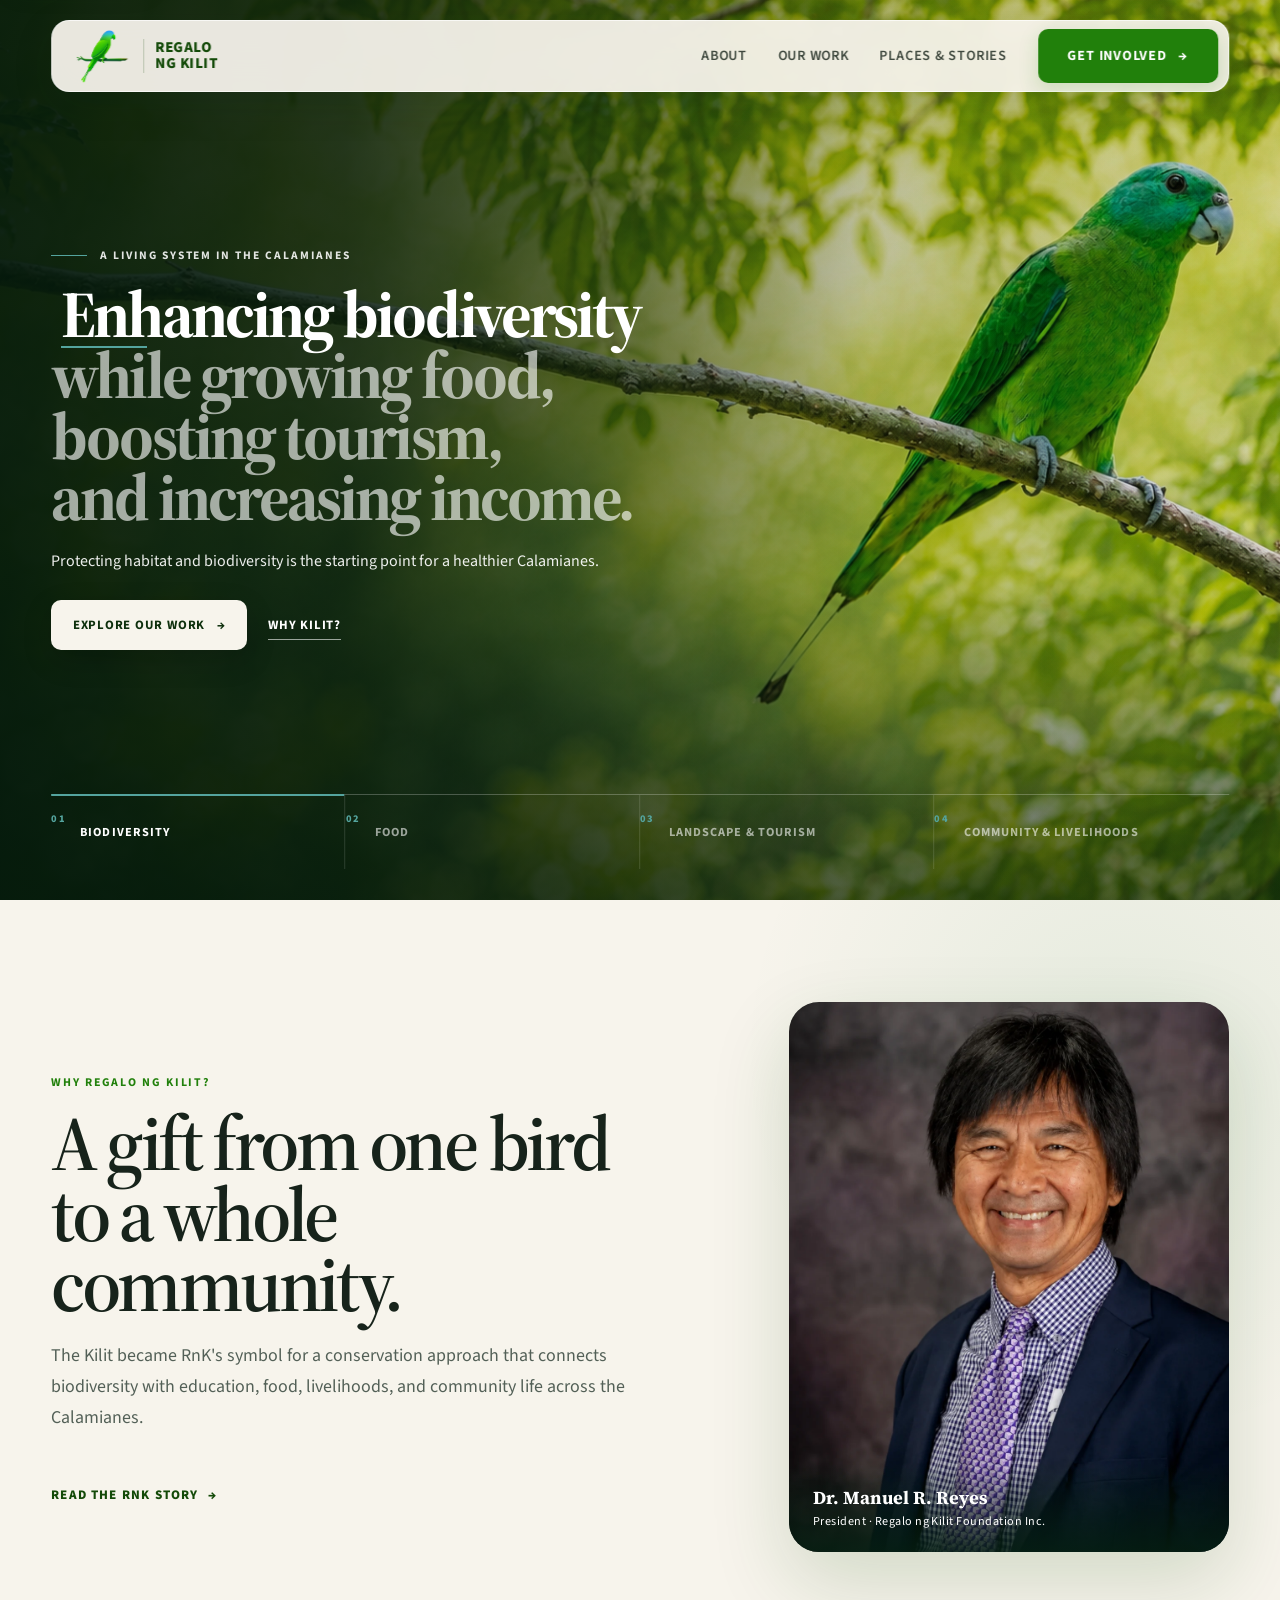
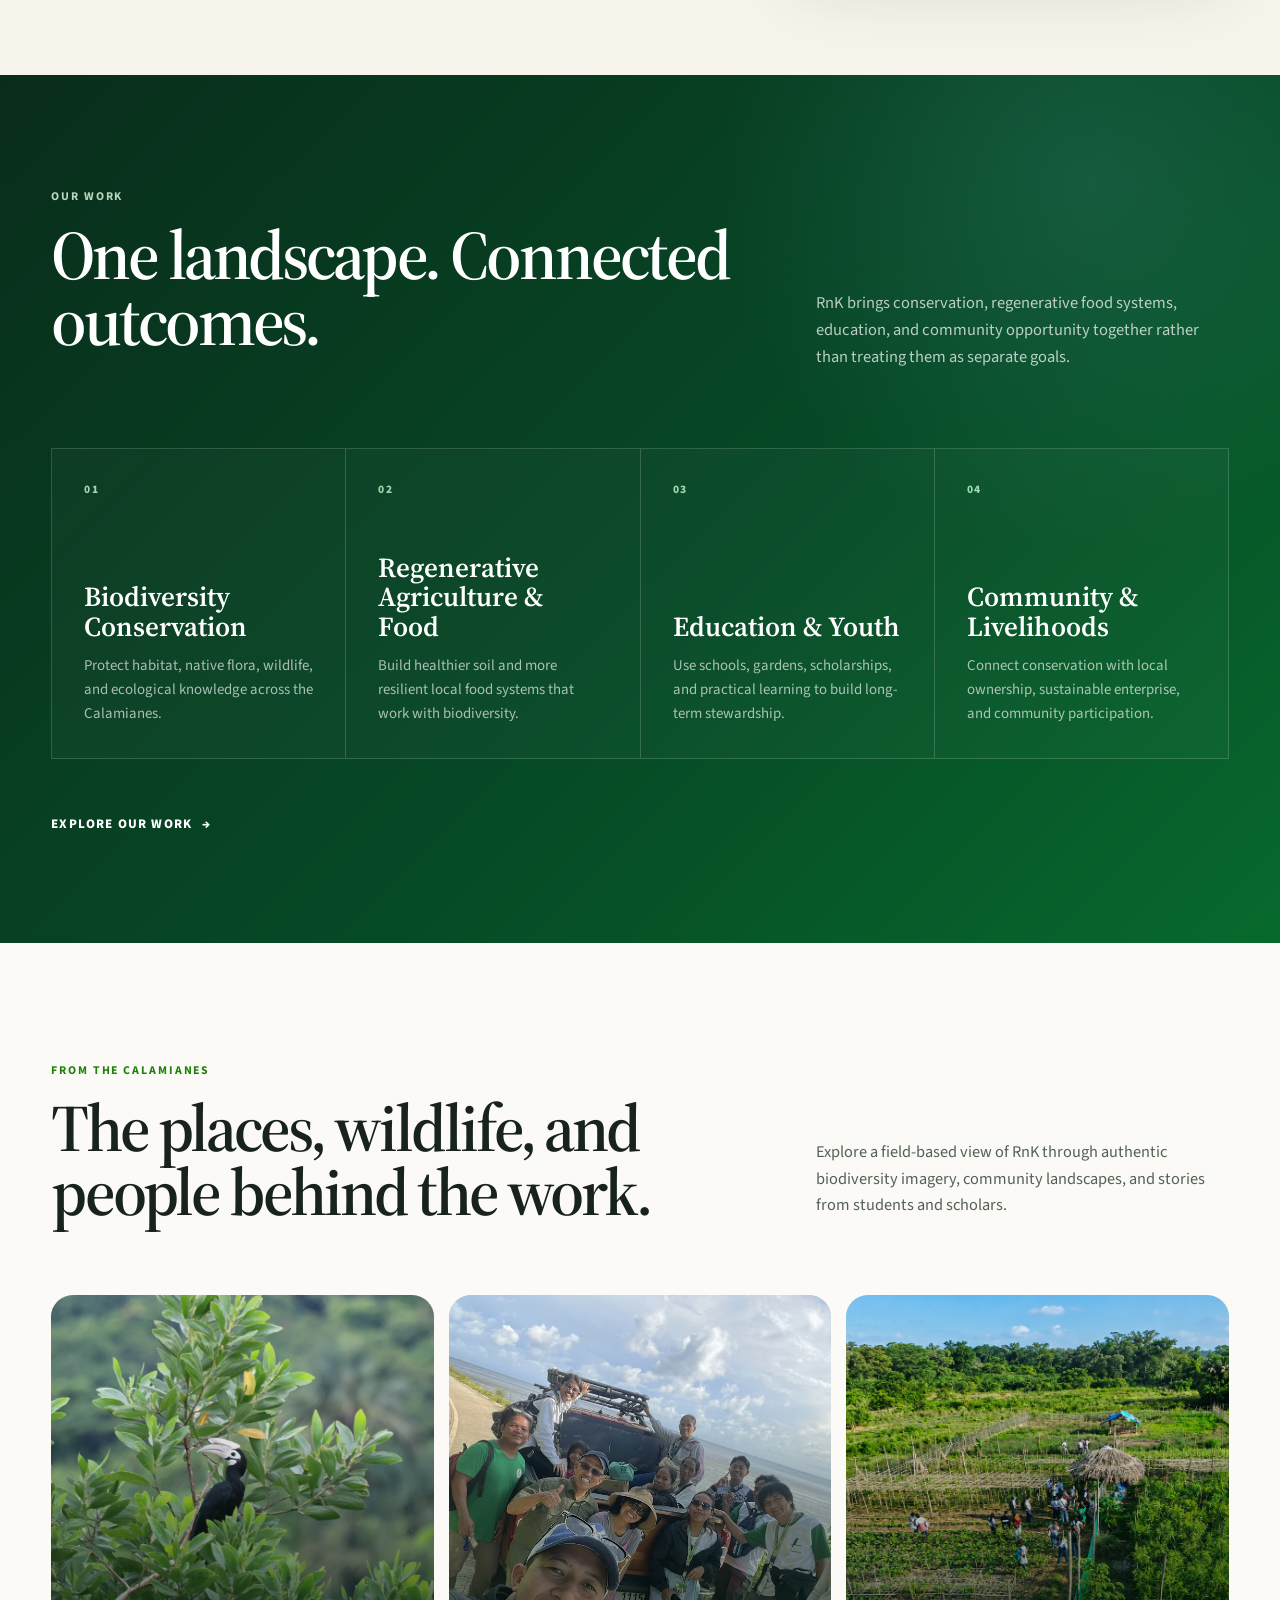
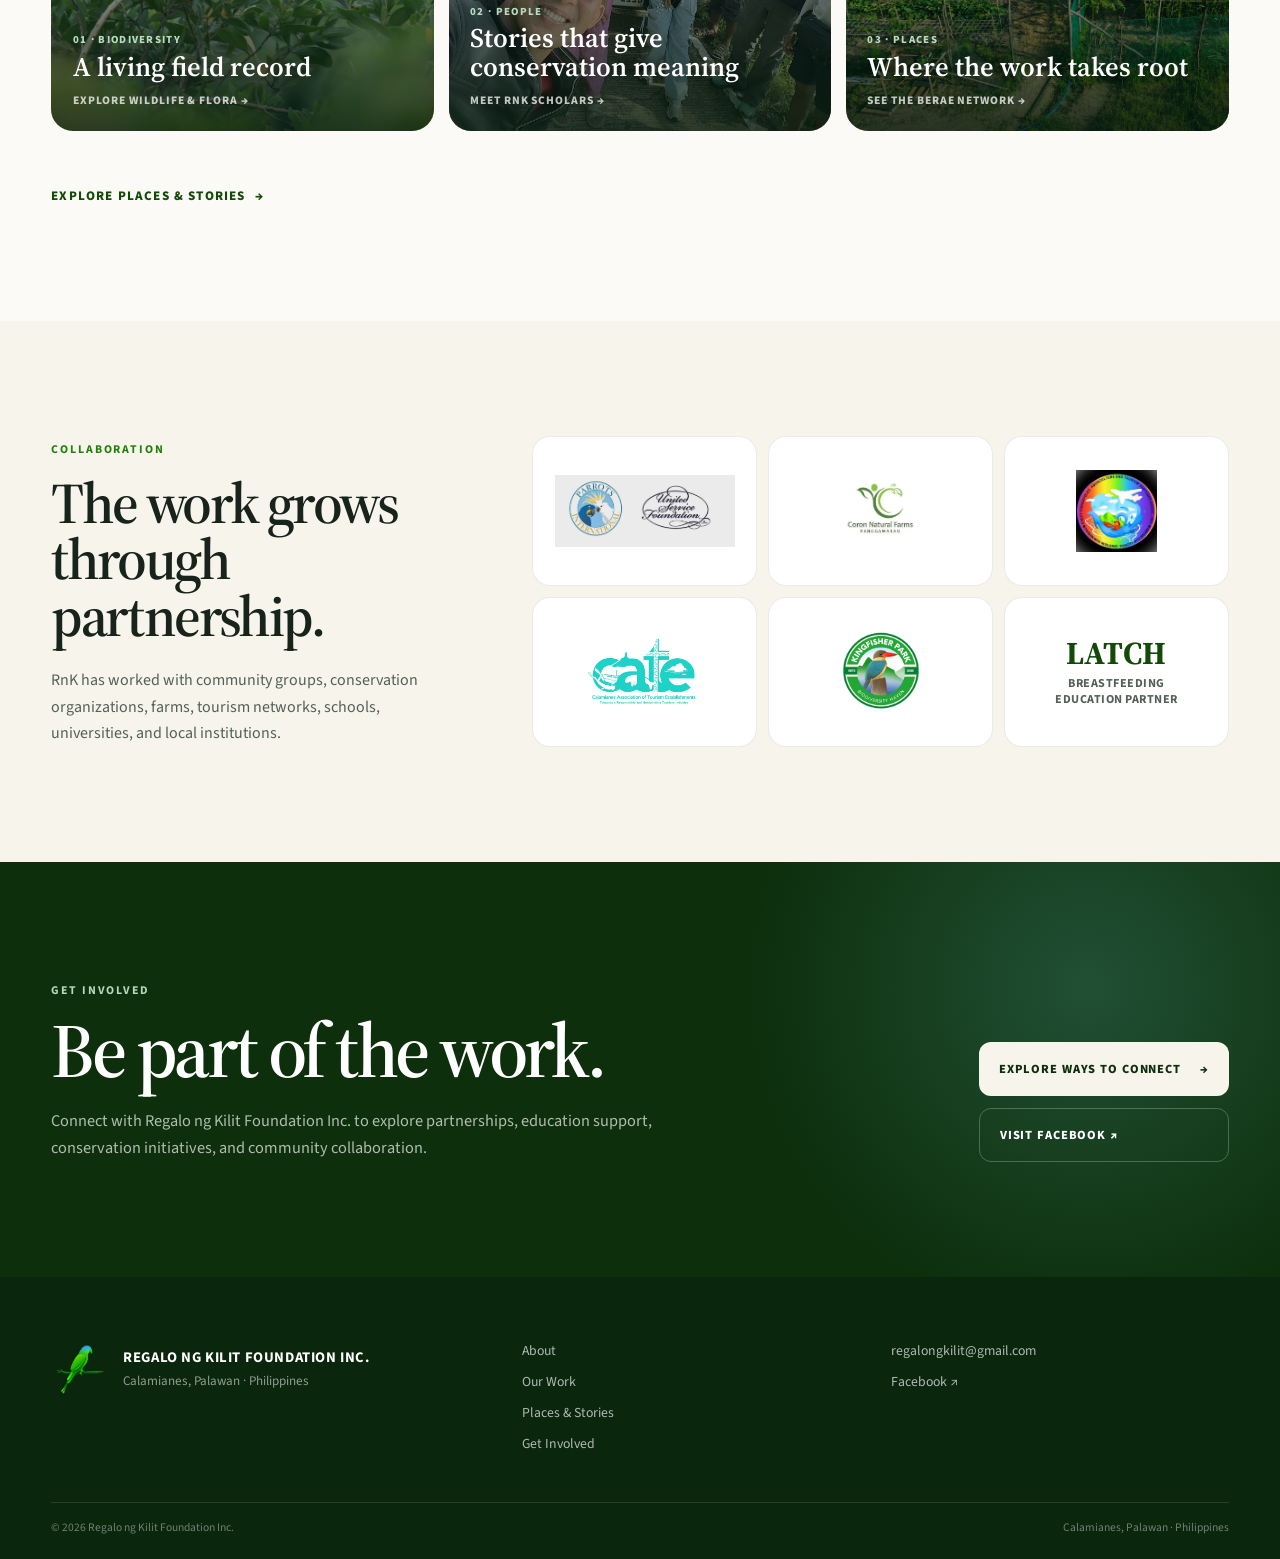
==== commit e6c29fe7: "Add files via upload" ====
--- a/index.html
+++ b/index.html
@@ -319,6 +319,7 @@
           <div class="partner-logo"><img src="assets/images/partners/cafa.webp" alt="CAFA" loading="lazy" /></div>
           <div class="partner-logo"><img src="assets/images/partners/cate.webp" alt="Calamianes Association of Tourism Establishments" loading="lazy" /></div>
           <div class="partner-logo"><img src="assets/images/partners/kingfisher-park.webp" alt="Kingfisher Park" loading="lazy" /></div>
+          <div class="partner-logo partner-logo-text" aria-label="LATCH, breastfeeding education partner"><strong>LATCH</strong><span>Breastfeeding education partner</span></div>
         </div>
       </div>
     </section>
--- a/css/styles.css
+++ b/css/styles.css
@@ -4199,3 +4199,561 @@
 @media (max-width: 900px) {
   .fact-grid-three { grid-template-columns: 1fr; }
 }
+
+/* =========================================================
+   OUR WORK REFINEMENT V1.7
+   - four primary work areas
+   - web-native BERAE explanation
+   - simpler SHGBEE flow
+   - categorized BERAE network
+   ========================================================= */
+
+.work-areas-section {
+  padding-top: clamp(5.5rem, 8vw, 7rem);
+  padding-bottom: clamp(5.5rem, 8vw, 7rem);
+}
+
+.work-areas-heading {
+  max-width: 940px;
+}
+
+.work-area-editorial-grid {
+  display: grid;
+  grid-template-columns: repeat(2, minmax(0, 1fr));
+  border-top: 1px solid var(--border-medium);
+  border-left: 1px solid var(--border-medium);
+}
+
+.work-area-editorial-grid article {
+  display: grid;
+  grid-template-columns: 54px 1fr;
+  gap: 1.15rem;
+  min-height: 240px;
+  padding: clamp(1.5rem, 2.4vw, 2.1rem);
+  border-right: 1px solid var(--border-medium);
+  border-bottom: 1px solid var(--border-medium);
+  background: rgba(255,255,255,.28);
+}
+
+.work-area-number {
+  color: var(--kilit-teal);
+  font-size: .72rem;
+  font-weight: 800;
+  letter-spacing: .12em;
+}
+
+.work-area-editorial-grid h3 {
+  margin: 0 0 .8rem;
+  font-family: var(--font-display);
+  font-size: clamp(1.7rem, 2.2vw, 2.25rem);
+  font-weight: 600;
+  line-height: 1.05;
+  letter-spacing: -.02em;
+}
+
+.work-area-editorial-grid p {
+  max-width: 560px;
+  margin: 0;
+  color: var(--ink-soft);
+  line-height: 1.62;
+}
+
+.work-partnership-note {
+  max-width: 900px;
+  margin: 2rem 0 0;
+  padding-left: 1rem;
+  border-left: 2px solid var(--kilit-teal);
+  color: var(--ink-soft);
+  line-height: 1.65;
+}
+
+.work-partnership-note strong { color: var(--forest-900); }
+
+.berae-web-section {
+  position: relative;
+  overflow: hidden;
+  padding-bottom: 0;
+}
+
+.berae-web-grid {
+  display: grid;
+  grid-template-columns: .82fr 1.18fr;
+  gap: clamp(3rem, 7vw, 7rem);
+  align-items: start;
+  padding-bottom: clamp(4rem, 7vw, 6.5rem);
+}
+
+.berae-web-copy h2 {
+  margin: .55rem 0 1.25rem;
+  font-family: var(--font-display);
+  font-size: clamp(2.8rem, 4.8vw, 5rem);
+  font-weight: 500;
+  line-height: .98;
+  letter-spacing: -.04em;
+}
+
+.berae-web-copy p {
+  max-width: 590px;
+  color: rgba(255,255,255,.7);
+  font-size: 1.02rem;
+  line-height: 1.72;
+}
+
+.berae-web-copy p strong { color: #fff; font-weight: 700; }
+
+.berae-dimensions {
+  border-top: 1px solid rgba(255,255,255,.16);
+}
+
+.berae-dimensions article {
+  display: grid;
+  grid-template-columns: 52px minmax(190px, .8fr) 1fr;
+  gap: 1rem;
+  align-items: start;
+  padding: 1.45rem 0;
+  border-bottom: 1px solid rgba(255,255,255,.16);
+}
+
+.berae-dimensions article > span {
+  color: var(--kilit-teal);
+  font-size: .7rem;
+  font-weight: 800;
+  letter-spacing: .12em;
+}
+
+.berae-dimensions h3 {
+  margin: 0;
+  color: #fff;
+  font-family: var(--font-display);
+  font-size: 1.65rem;
+  font-weight: 600;
+  line-height: 1.08;
+}
+
+.berae-dimensions p {
+  margin: 0;
+  color: rgba(255,255,255,.62);
+  line-height: 1.58;
+}
+
+.berae-landscape-strip {
+  height: clamp(180px, 25vw, 320px);
+  overflow: hidden;
+  border-top: 1px solid rgba(255,255,255,.1);
+}
+
+.berae-landscape-strip img {
+  width: 100%;
+  height: 100%;
+  object-fit: cover;
+  object-position: center 45%;
+  filter: saturate(.9) contrast(.98);
+}
+
+.shgbee-section {
+  padding-top: clamp(5.5rem, 8vw, 7rem);
+  padding-bottom: clamp(5.5rem, 8vw, 7rem);
+}
+
+.shgbee-heading {
+  max-width: 880px;
+  margin-bottom: 2.6rem;
+}
+
+.shgbee-flow {
+  display: grid;
+  grid-template-columns: 1fr auto 1fr auto 1fr;
+  gap: clamp(.75rem, 1.5vw, 1.25rem);
+  align-items: stretch;
+}
+
+.shgbee-flow article {
+  min-height: 210px;
+  padding: 1.5rem;
+  border: 1px solid var(--border-medium);
+  border-radius: 1rem;
+  background: rgba(255,255,255,.5);
+}
+
+.shgbee-flow article > span {
+  color: var(--kilit-teal);
+  font-size: .7rem;
+  font-weight: 800;
+  letter-spacing: .12em;
+  text-transform: uppercase;
+}
+
+.shgbee-flow strong {
+  display: block;
+  margin: 2rem 0 .7rem;
+  font-family: var(--font-display);
+  font-size: 1.9rem;
+  line-height: 1;
+}
+
+.shgbee-flow p {
+  margin: 0;
+  color: var(--ink-soft);
+  line-height: 1.58;
+}
+
+.shgbee-arrow {
+  align-self: center;
+  color: var(--forest-700);
+  font-size: 1.25rem;
+}
+
+.berae-network-section {
+  padding-top: clamp(5rem, 7vw, 6.5rem);
+  padding-bottom: clamp(5rem, 7vw, 6.5rem);
+}
+
+.berae-network-grid {
+  display: grid;
+  grid-template-columns: .78fr 1.22fr;
+  gap: clamp(3rem, 7vw, 7rem);
+  align-items: start;
+}
+
+.berae-network-intro h2 {
+  margin: .55rem 0 1.15rem;
+  font-family: var(--font-display);
+  font-size: clamp(2.8rem, 4.5vw, 4.8rem);
+  font-weight: 500;
+  line-height: .98;
+  letter-spacing: -.04em;
+}
+
+.berae-network-intro p {
+  max-width: 560px;
+  margin: 0;
+  color: var(--ink-soft);
+  line-height: 1.68;
+}
+
+.berae-network-groups {
+  display: grid;
+  grid-template-columns: 1fr 1fr;
+  border-top: 1px solid var(--border-medium);
+  border-left: 1px solid var(--border-medium);
+}
+
+.berae-network-groups article {
+  min-height: 190px;
+  padding: 1.35rem 1.4rem;
+  border-right: 1px solid var(--border-medium);
+  border-bottom: 1px solid var(--border-medium);
+}
+
+.berae-network-groups article > span {
+  display: block;
+  margin-bottom: 1rem;
+  color: var(--kilit-teal);
+  font-size: .7rem;
+  font-weight: 800;
+  letter-spacing: .11em;
+  text-transform: uppercase;
+}
+
+.berae-network-groups ul {
+  margin: 0;
+  padding: 0;
+  list-style: none;
+}
+
+.berae-network-groups li {
+  padding: .45rem 0;
+  color: var(--forest-900);
+  font-weight: 700;
+  line-height: 1.35;
+}
+
+@media (max-width: 980px) {
+  .berae-web-grid,
+  .berae-network-grid {
+    grid-template-columns: 1fr;
+  }
+
+  .berae-dimensions article {
+    grid-template-columns: 44px minmax(180px, .65fr) 1fr;
+  }
+}
+
+@media (max-width: 760px) {
+  .work-area-editorial-grid,
+  .berae-network-groups {
+    grid-template-columns: 1fr;
+  }
+
+  .work-area-editorial-grid article {
+    min-height: 0;
+    grid-template-columns: 42px 1fr;
+  }
+
+  .berae-dimensions article {
+    grid-template-columns: 40px 1fr;
+  }
+
+  .berae-dimensions p {
+    grid-column: 2;
+  }
+
+  .shgbee-flow {
+    grid-template-columns: 1fr;
+  }
+
+  .shgbee-arrow {
+    transform: rotate(90deg);
+    justify-self: center;
+  }
+
+  .berae-network-groups article {
+    min-height: 0;
+  }
+}
+
+/* =========================================================
+   INTERIM CONTENT INTEGRATION V1.9
+   Source-backed stories, BERAE field documentation, and LATCH
+   ========================================================= */
+
+.founder-berae-reflection {
+  padding-top: clamp(5rem, 8vw, 7rem);
+  padding-bottom: clamp(5rem, 8vw, 7rem);
+}
+
+.founder-berae-reflection .content-shell {
+  display: grid;
+  grid-template-columns: minmax(260px, .62fr) minmax(0, 1.38fr);
+  gap: clamp(2.5rem, 7vw, 7rem);
+  align-items: start;
+}
+
+.founder-berae-reflection h2 {
+  margin: .55rem 0 1.1rem;
+  max-width: 780px;
+  font-family: var(--font-display);
+  font-size: clamp(2.7rem, 4.6vw, 4.7rem);
+  font-weight: 500;
+  line-height: .99;
+  letter-spacing: -.04em;
+}
+
+.founder-berae-reflection p {
+  max-width: 760px;
+  color: var(--ink-soft);
+  font-size: 1.05rem;
+  line-height: 1.72;
+}
+
+.founder-reflection-note {
+  margin-top: 1.2rem;
+  padding-left: 1rem;
+  border-left: 2px solid var(--kilit-teal);
+  font-size: .95rem !important;
+}
+
+.berae-landscape-note {
+  grid-column: 1 / -1;
+  display: grid;
+  grid-template-columns: minmax(180px, .34fr) 1fr;
+  gap: 1.4rem;
+  margin-top: .5rem;
+  padding: 1.35rem 0 0;
+  border-top: 1px solid rgba(255,255,255,.18);
+}
+
+.berae-landscape-note span {
+  color: var(--kilit-teal);
+  font-size: .72rem;
+  font-weight: 800;
+  letter-spacing: .12em;
+  text-transform: uppercase;
+}
+
+.berae-landscape-note p {
+  max-width: 920px;
+  margin: 0;
+  color: rgba(255,255,255,.72);
+  line-height: 1.7;
+}
+
+.community-story {
+  padding-top: clamp(5rem, 8vw, 7rem);
+  padding-bottom: clamp(5rem, 8vw, 7rem);
+}
+
+.community-story-grid,
+.field-story-grid {
+  display: grid;
+  grid-template-columns: minmax(270px, .7fr) minmax(0, 1.3fr);
+  gap: clamp(2.5rem, 6vw, 6.5rem);
+  align-items: start;
+}
+
+.community-story-copy h2,
+.field-story-copy h2 {
+  margin: .6rem 0 1.1rem;
+  font-family: var(--font-display);
+  font-size: clamp(2.65rem, 4.5vw, 4.65rem);
+  font-weight: 500;
+  line-height: .98;
+  letter-spacing: -.04em;
+}
+
+.community-story-copy p,
+.field-story-copy p {
+  max-width: 600px;
+  margin: 0 0 1rem;
+  color: var(--ink-soft);
+  font-size: 1.05rem;
+  line-height: 1.7;
+}
+
+.community-story-note {
+  padding-left: 1rem;
+  border-left: 2px solid var(--kilit-teal);
+  font-size: .96rem !important;
+}
+
+.community-story-gallery,
+.field-story-gallery {
+  display: grid;
+  grid-template-columns: repeat(2, minmax(0, 1fr));
+  gap: .8rem;
+}
+
+.community-story-gallery figure,
+.field-story-gallery figure {
+  margin: 0;
+  overflow: hidden;
+  border-radius: 16px;
+  background: rgba(255,255,255,.6);
+  border: 1px solid var(--border-light);
+}
+
+.community-story-gallery .community-story-main,
+.field-story-gallery .field-story-main {
+  grid-row: span 2;
+}
+
+.community-story-gallery img,
+.field-story-gallery img {
+  width: 100%;
+  height: 220px;
+  object-fit: cover;
+}
+
+.community-story-gallery .community-story-main img,
+.field-story-gallery .field-story-main img {
+  height: 100%;
+  min-height: 470px;
+}
+
+.community-story-gallery figcaption,
+.field-story-gallery figcaption {
+  padding: .85rem .95rem 1rem;
+  color: var(--ink-soft);
+  font-size: .86rem;
+  line-height: 1.45;
+}
+
+.community-story-gallery-four .community-story-main {
+  grid-row: auto;
+  grid-column: span 2;
+}
+
+.community-story-gallery-four .community-story-main img {
+  min-height: 360px;
+}
+
+.field-story-section {
+  padding-top: clamp(5rem, 8vw, 7rem);
+  padding-bottom: clamp(5rem, 8vw, 7rem);
+}
+
+.field-story-copy h2,
+.field-story-copy p {
+  color: white;
+}
+
+.field-story-copy p {
+  color: rgba(255,255,255,.7);
+}
+
+.field-story-gallery figure {
+  background: rgba(255,255,255,.06);
+  border-color: rgba(255,255,255,.12);
+}
+
+.field-story-gallery figcaption {
+  color: rgba(255,255,255,.72);
+}
+
+.partner-logo-text {
+  display: flex;
+  flex-direction: column;
+  align-items: center;
+  justify-content: center;
+  gap: .45rem;
+  text-align: center;
+}
+
+.partner-logo-text strong {
+  color: var(--forest-900);
+  font-family: var(--font-display);
+  font-size: 2rem;
+  line-height: 1;
+}
+
+.partner-logo-text span {
+  max-width: 150px;
+  color: var(--ink-soft);
+  font-size: .76rem;
+  font-weight: 700;
+  line-height: 1.3;
+  letter-spacing: .04em;
+  text-transform: uppercase;
+}
+
+@media (max-width: 980px) {
+  .founder-berae-reflection .content-shell,
+  .community-story-grid,
+  .field-story-grid {
+    grid-template-columns: 1fr;
+  }
+
+  .community-story-copy p,
+  .field-story-copy p {
+    max-width: 760px;
+  }
+}
+
+@media (max-width: 720px) {
+  .berae-landscape-note {
+    grid-template-columns: 1fr;
+  }
+
+  .community-story-gallery,
+  .field-story-gallery {
+    grid-template-columns: 1fr;
+  }
+
+  .community-story-gallery .community-story-main,
+  .field-story-gallery .field-story-main,
+  .community-story-gallery-four .community-story-main {
+    grid-row: auto;
+    grid-column: auto;
+  }
+
+  .community-story-gallery img,
+  .field-story-gallery img,
+  .community-story-gallery .community-story-main img,
+  .field-story-gallery .field-story-main img,
+  .community-story-gallery-four .community-story-main img {
+    height: auto;
+    min-height: 0;
+    aspect-ratio: 4 / 3;
+    object-fit: cover;
+  }
+}
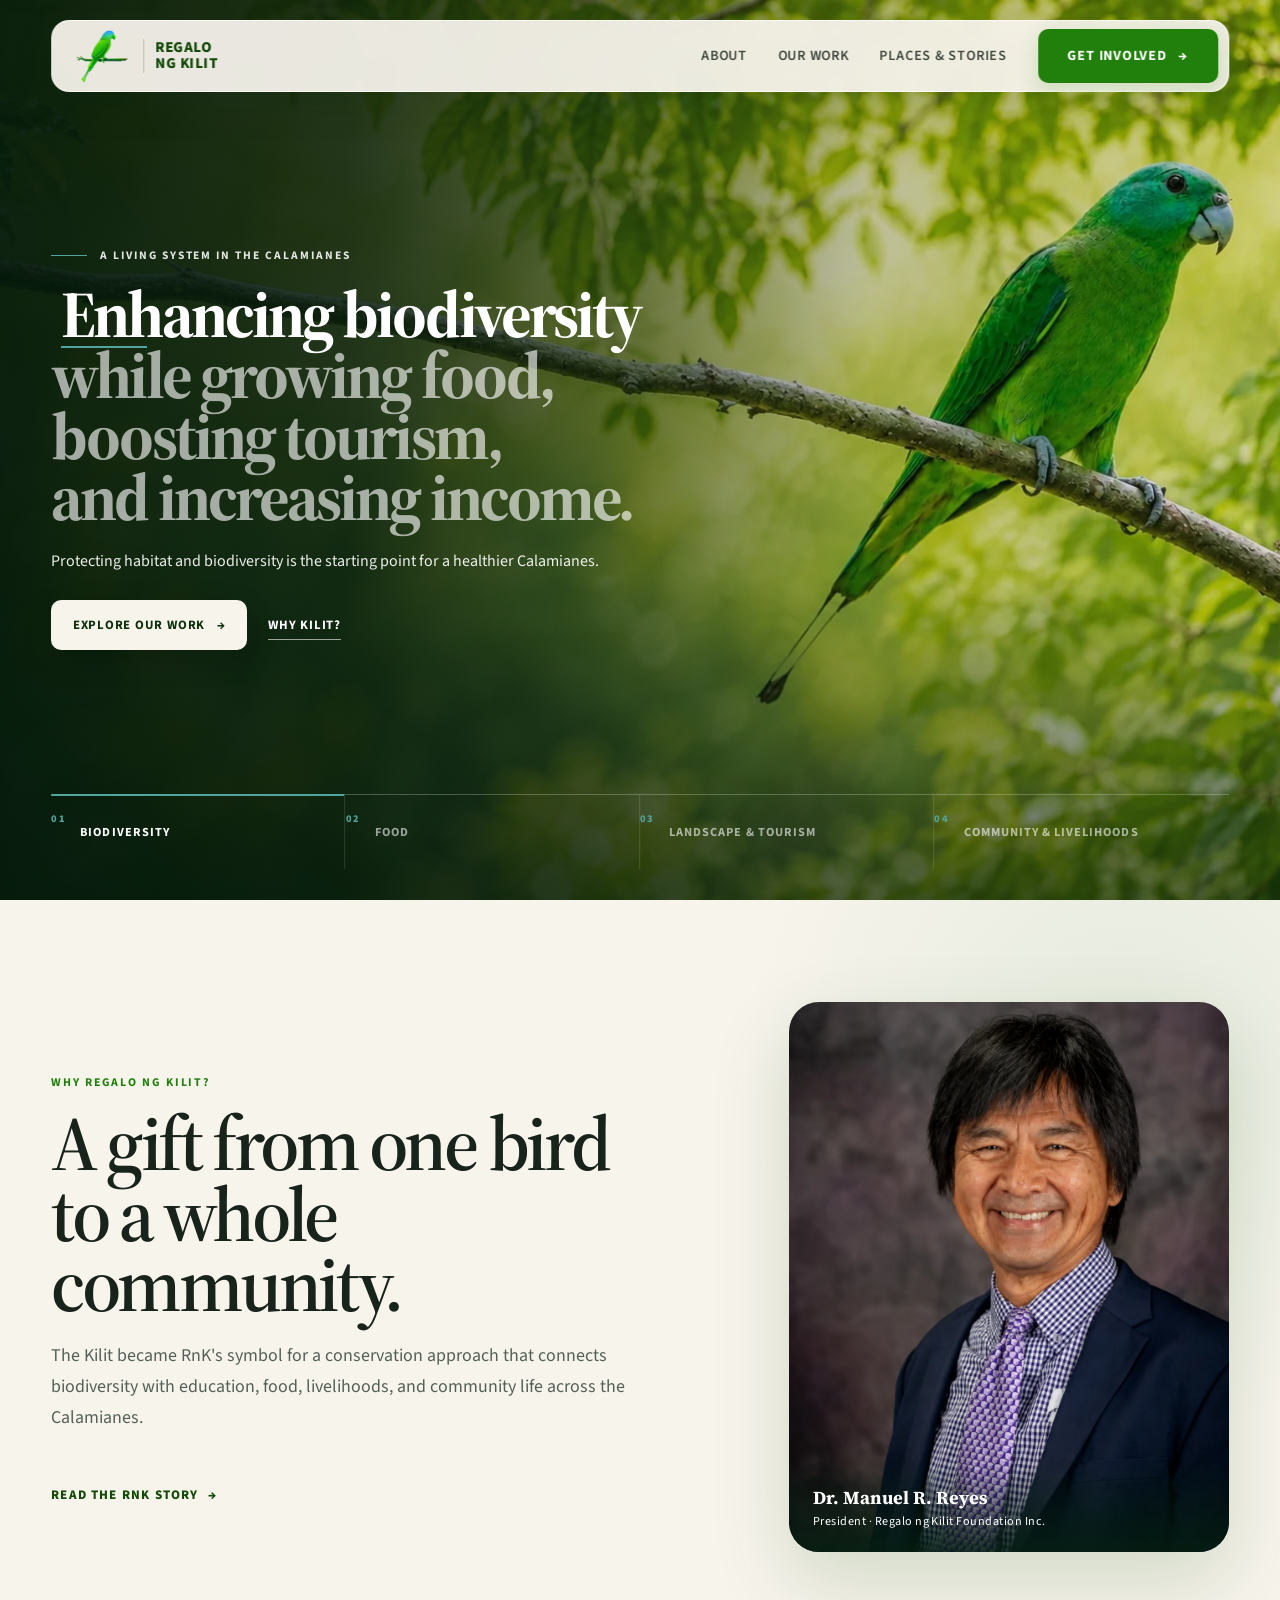
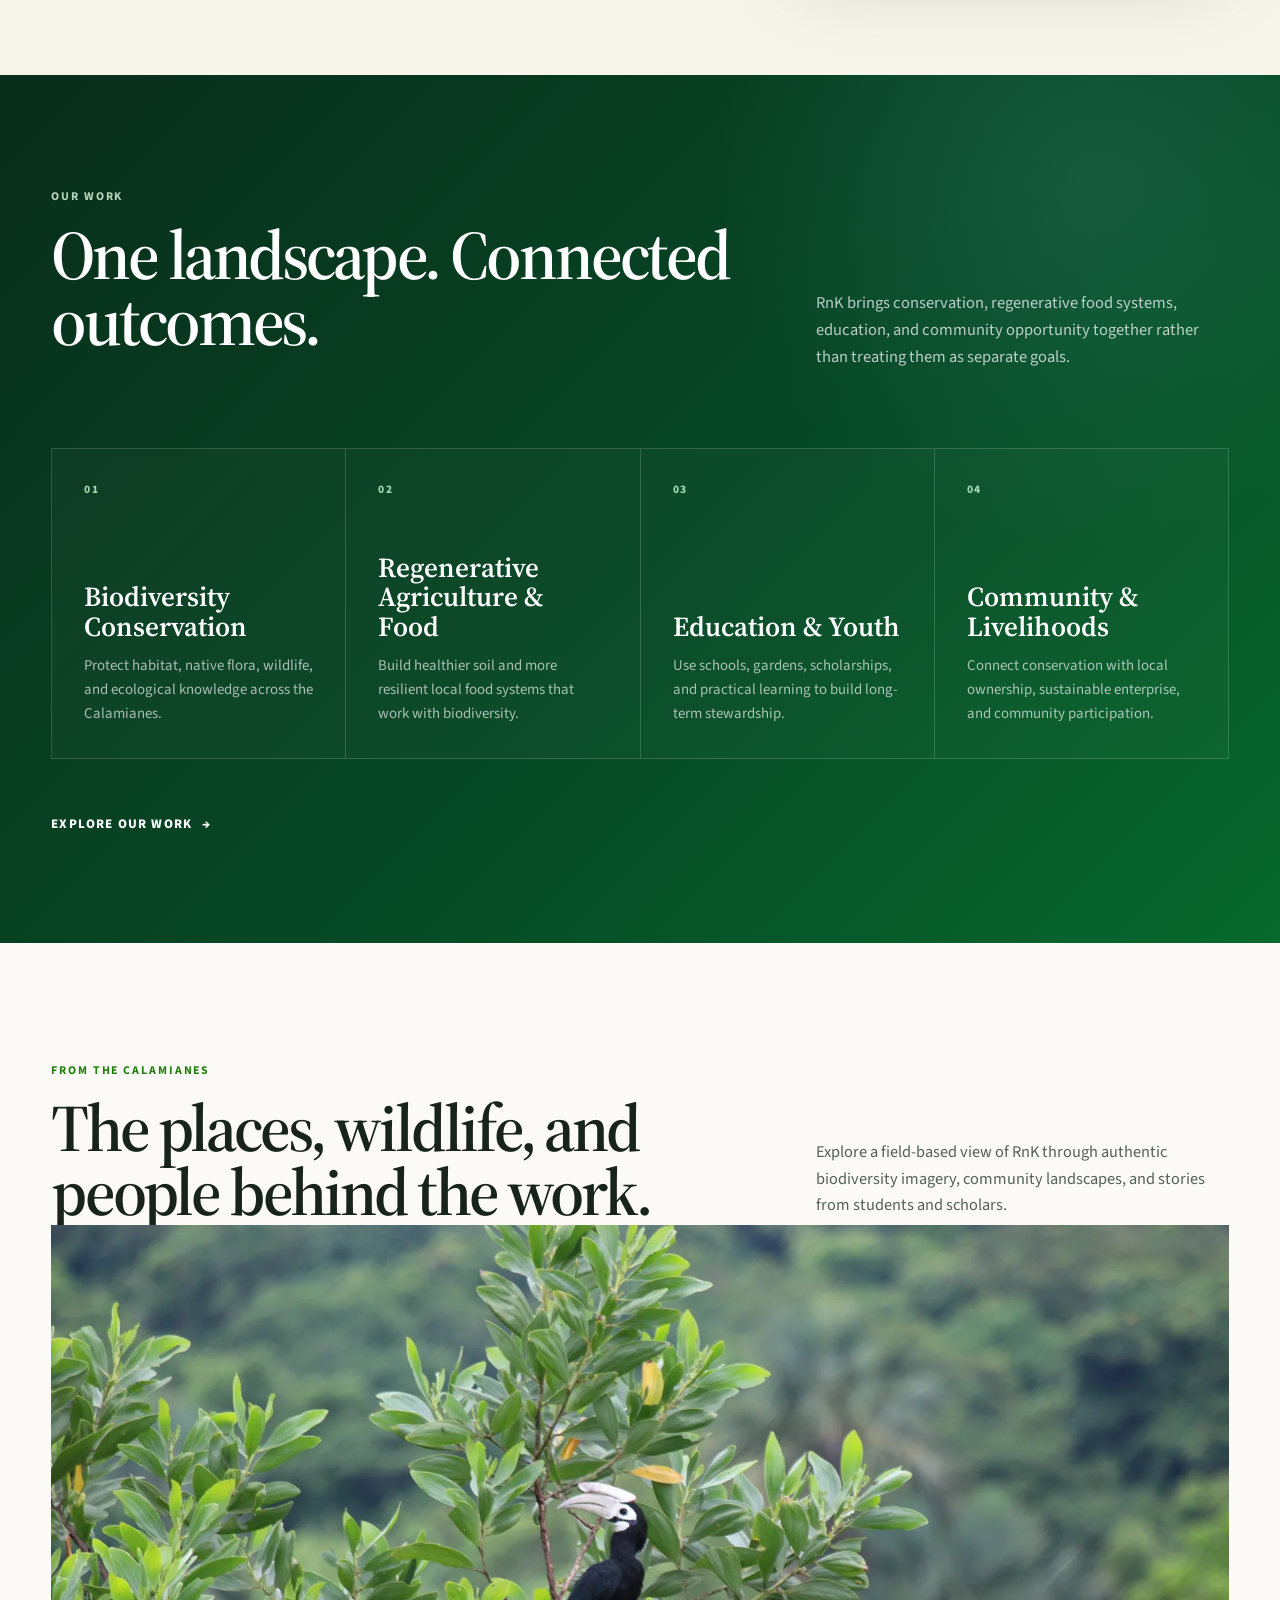
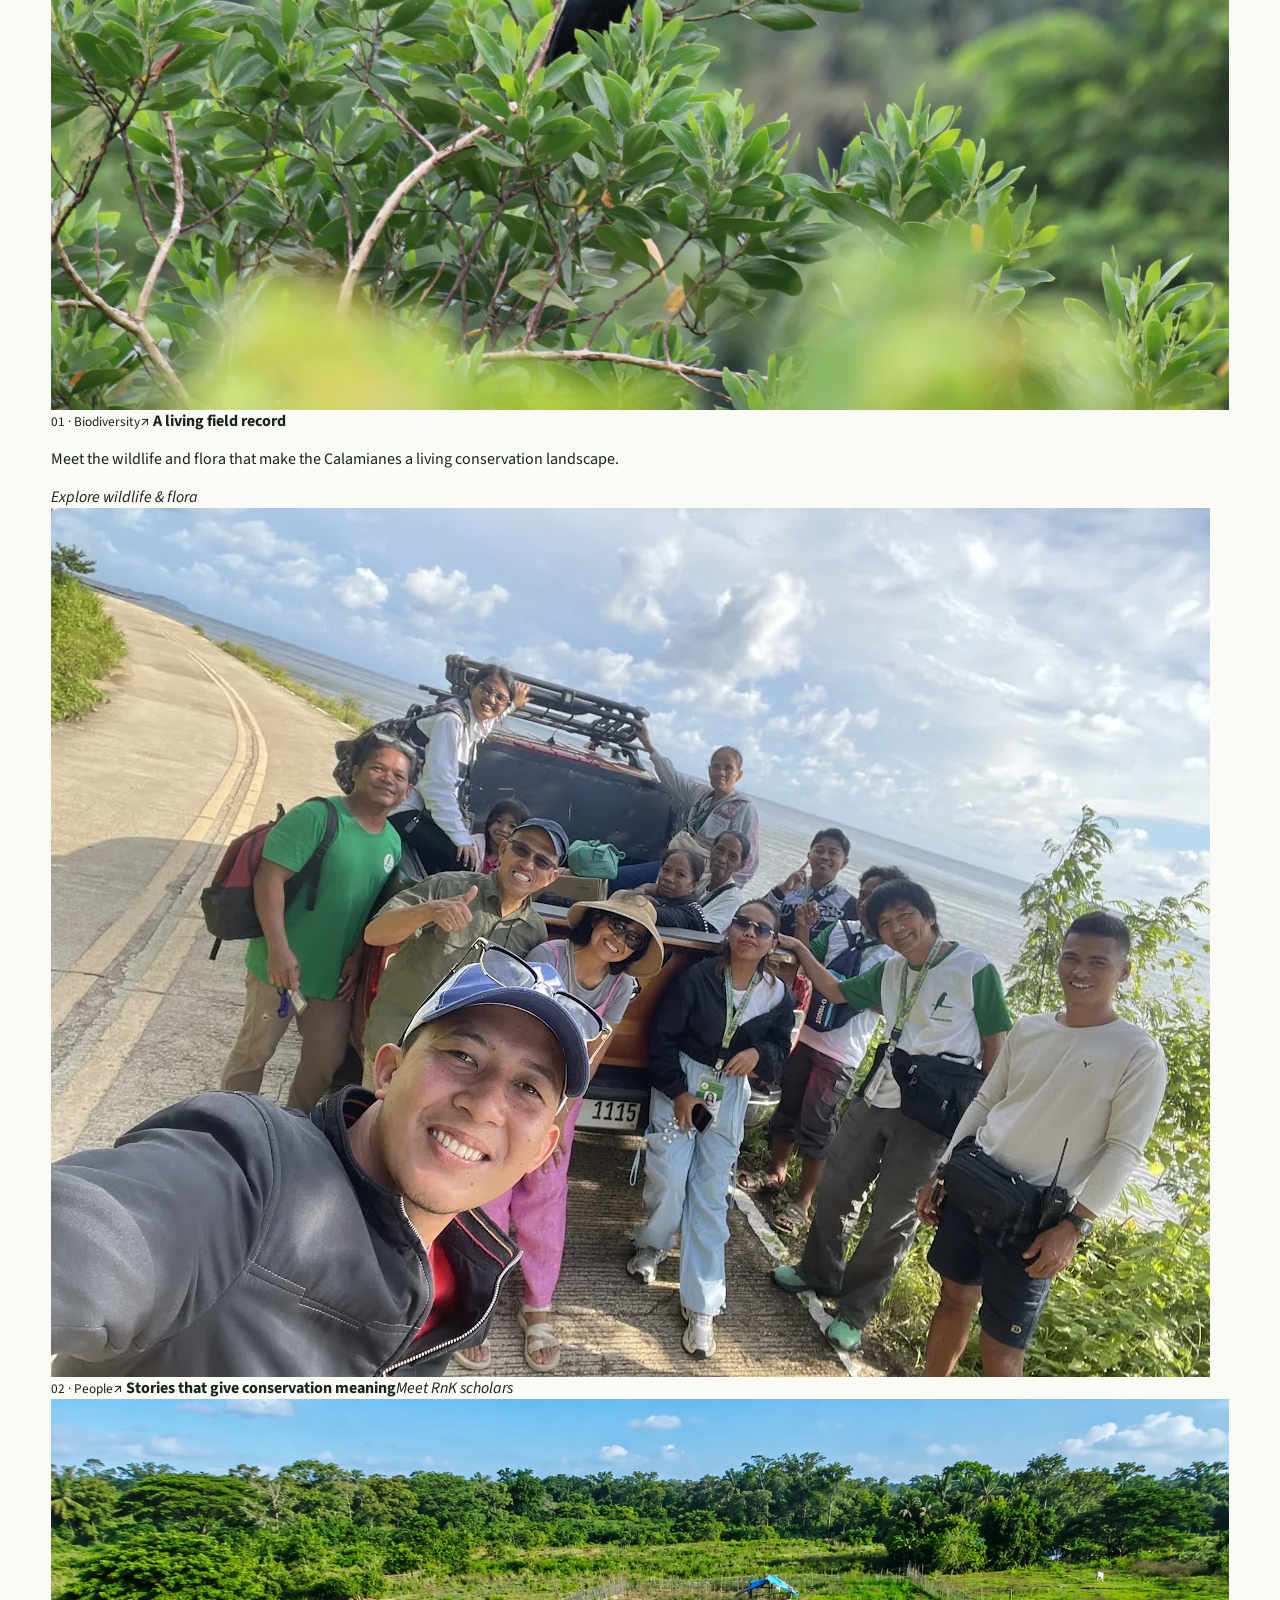
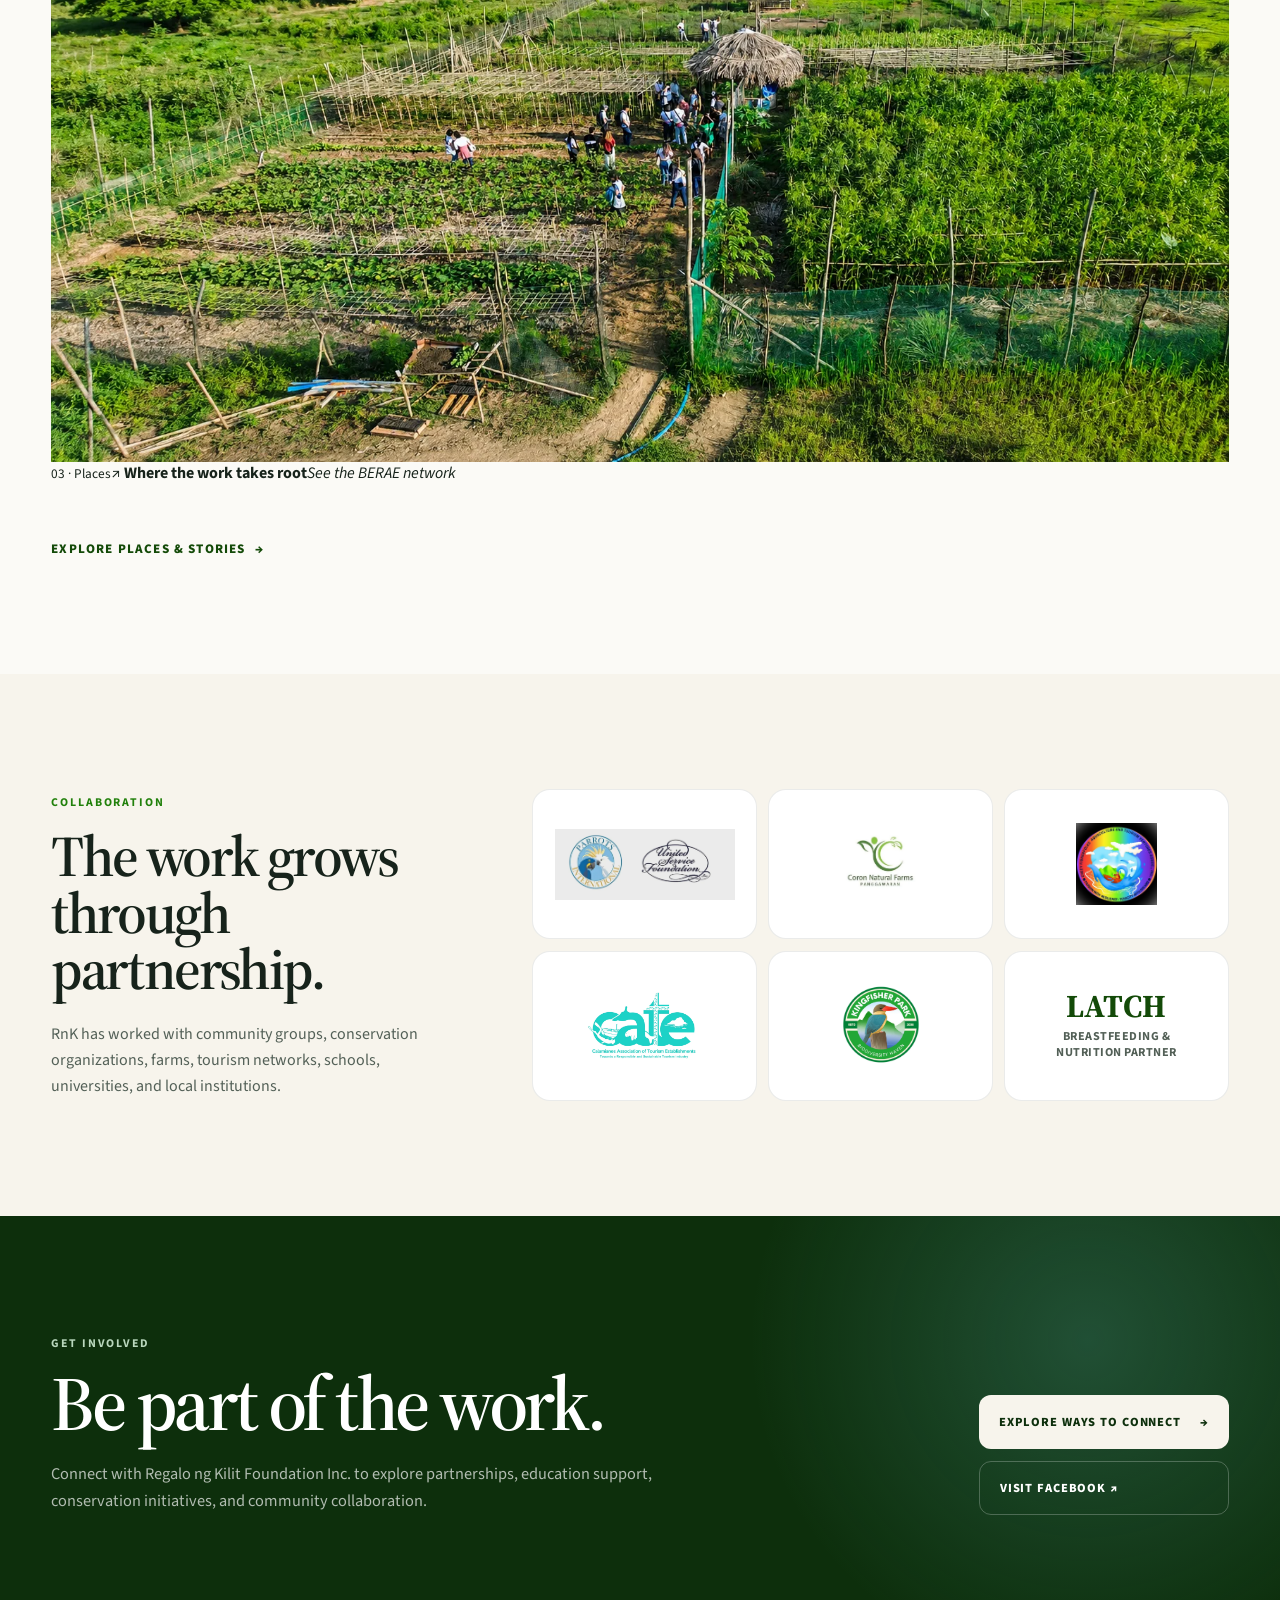
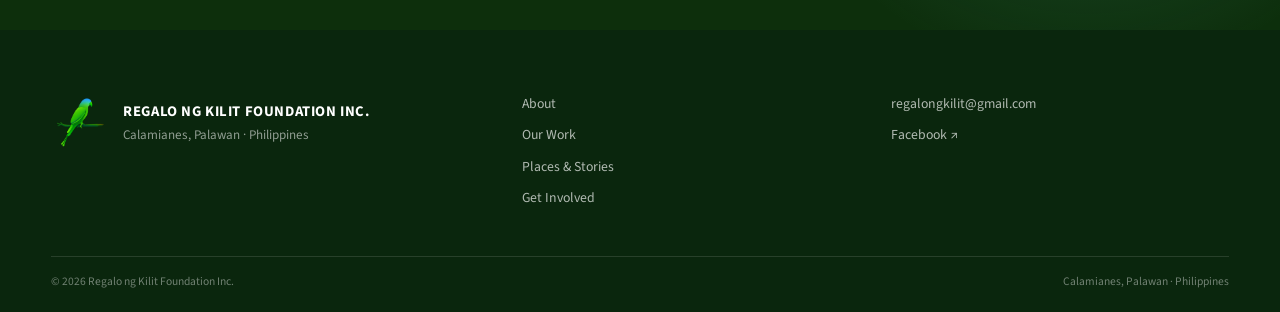
==== commit 037613fb: "Add files via upload" ====
--- a/index.html
+++ b/index.html
@@ -1,369 +1,292 @@
 <!DOCTYPE html>
+
 <html lang="en">
 <head>
-  <meta charset="UTF-8" />
-  <meta name="viewport" content="width=device-width, initial-scale=1.0" />
-
-  <title>Regalo ng Kilit Foundation Inc.</title>
-  <meta
-    name="description"
-    content="Regalo ng Kilit Foundation Inc. works with communities and partners in the Calamianes to connect biodiversity conservation, regenerative agriculture, nutritious food, sustainable livelihoods, education, and community action."
-  />
-  <meta name="theme-color" content="#0D2F0C" />
-
-  <link rel="preconnect" href="https://fonts.googleapis.com">
-  <link rel="preconnect" href="https://fonts.gstatic.com" crossorigin>
-  <link
-    href="https://fonts.googleapis.com/css2?family=Source+Sans+3:wght@400;500;600;700;800&family=Source+Serif+4:opsz,wght@8..60,400;8..60,500;8..60,600;8..60,700&display=swap"
-    rel="stylesheet"
-  />
-
-  <link
-    rel="preload"
-    as="image"
-    href="assets/images/hero-01-biodiversity.png"
-  />
-
-  <link rel="stylesheet" href="css/styles.css" />
-</head>
-
+<meta charset="utf-8"/>
+<meta content="width=device-width, initial-scale=1.0" name="viewport"/>
+<title>Regalo ng Kilit Foundation Inc.</title>
+<meta content="Regalo ng Kilit Foundation Inc. works with communities and partners in the Calamianes to connect biodiversity conservation, regenerative agriculture, nutritious food, sustainable livelihoods, education, and community action." name="description"/>
+<meta content="#0D2F0C" name="theme-color"/>
+<link href="https://fonts.googleapis.com" rel="preconnect"/>
+<link crossorigin="" href="https://fonts.gstatic.com" rel="preconnect"/>
+<link href="https://fonts.googleapis.com/css2?family=Source+Sans+3:wght@400;500;600;700;800&amp;family=Source+Serif+4:opsz,wght@8..60,400;8..60,500;8..60,600;8..60,700&amp;display=swap" rel="stylesheet">
+<link as="image" href="assets/images/hero-01-biodiversity.webp" rel="preload">
+<link href="css/styles.css" rel="stylesheet"/>
+</link></link></head>
 <body>
-  <a class="skip-link" href="#main">Skip to content</a>
-
-  <!-- =========================================================
+<a class="skip-link" href="#main">Skip to content</a>
+<!-- =========================================================
        HEADER — synced to current Wix Studio desktop design
        ========================================================= -->
-  <header class="site-header" id="siteHeader">
-    <div class="header-shell">
-      <a
-        href="index.html"
-        class="brand"
-        aria-label="Regalo ng Kilit Foundation Inc. — Home"
-      >
-        <img
-          src="assets/logo/rnk-bird.png"
-          alt=""
-          class="brand-symbol"
-        />
-        <span class="brand-divider" aria-hidden="true"></span>
-        <span class="brand-name">
-          <span>Regalo</span>
-          <span>ng Kilit</span>
-        </span>
-      </a>
-
-      <nav class="desktop-nav" aria-label="Primary navigation">
-        <a href="about.html" class="nav-link">About</a>
-        <a href="our-work.html" class="nav-link">Our Work</a>
-        <a href="places-stories.html" class="nav-link">Places &amp; Stories</a>
-        <a href="get-involved.html" class="header-cta">
+<header class="site-header" id="siteHeader">
+<div class="header-shell">
+<a aria-label="Regalo ng Kilit Foundation Inc. — Home" class="brand" href="index.html">
+<img alt="" class="brand-symbol" src="assets/logo/rnk-bird.png"/>
+<span aria-hidden="true" class="brand-divider"></span>
+<span class="brand-name">
+<span>Regalo</span>
+<span>ng Kilit</span>
+</span>
+</a>
+<nav aria-label="Primary navigation" class="desktop-nav">
+<a class="nav-link" href="about.html">About</a>
+<a class="nav-link" href="our-work.html">Our Work</a>
+<a class="nav-link" href="places-stories.html">Places &amp; Stories</a>
+<a class="header-cta" href="get-involved.html">
           Get Involved
           <span aria-hidden="true">→</span>
-        </a>
-      </nav>
-
-      <button
-        class="menu-toggle"
-        id="menuToggle"
-        type="button"
-        aria-label="Open navigation menu"
-        aria-expanded="false"
-        aria-controls="mobileNav"
-      >
-        <span></span>
-        <span></span>
-      </button>
-    </div>
-
-    <nav
-      class="mobile-nav"
-      id="mobileNav"
-      aria-label="Mobile navigation"
-      aria-hidden="true"
-    >
-      <div class="mobile-nav-inner">
-        <a href="about.html" class="mobile-nav-link"><span>01</span>About</a>
-        <a href="our-work.html" class="mobile-nav-link"><span>02</span>Our Work</a>
-        <a href="places-stories.html" class="mobile-nav-link"><span>03</span>Places &amp; Stories</a>
-        <a href="get-involved.html" class="mobile-nav-cta">
+</a>
+</nav>
+<button aria-controls="mobileNav" aria-expanded="false" aria-label="Open navigation menu" class="menu-toggle" id="menuToggle" type="button">
+<span></span>
+<span></span>
+</button>
+</div>
+<nav aria-hidden="true" aria-label="Mobile navigation" class="mobile-nav" id="mobileNav">
+<div class="mobile-nav-inner">
+<a class="mobile-nav-link" href="about.html"><span>01</span>About</a>
+<a class="mobile-nav-link" href="our-work.html"><span>02</span>Our Work</a>
+<a class="mobile-nav-link" href="places-stories.html"><span>03</span>Places &amp; Stories</a>
+<a class="mobile-nav-cta" href="get-involved.html">
           Get Involved <span aria-hidden="true">→</span>
-        </a>
-      </div>
-    </nav>
-  </header>
-
-  <main id="main">
-    <!-- =======================================================
+</a>
+</div>
+</nav>
+</header>
+<main id="main">
+<!-- =======================================================
          HERO CONCEPT C — EDITORIAL CHAPTERS
          A formal, photography-first hero. Four quiet chapters change
          only the image, one line of emphasis, and the supporting note.
          ======================================================= -->
-    <section class="editorial-hero" id="home" aria-labelledby="hero-title" data-chapter="0">
-      <div class="editorial-media" id="editorialMedia" aria-label="Regalo ng Kilit Foundation chapters">
-        <figure class="editorial-frame editorial-frame-0 is-active" data-editorial-frame="0" aria-hidden="false">
-          <img
-            src="assets/images/hero-01-biodiversity.png"
-            alt="A Kilit, or blue-headed racquet-tail, perched among green foliage."
-          />
-        </figure>
-        <figure class="editorial-frame editorial-frame-1" data-editorial-frame="1" aria-hidden="true">
-          <img
-            src="assets/images/hero-02-growing-food.png"
-            alt="A cultivated green landscape showing food-growing and agricultural activity."
-            loading="lazy"
-          />
-        </figure>
-        <figure class="editorial-frame editorial-frame-2" data-editorial-frame="2" aria-hidden="true">
-          <img
-            src="assets/images/hero-04-calamianes.png"
-            alt="Young people in a Calamianes landscape with forest, sea, and islands beyond."
-            loading="lazy"
-          />
-        </figure>
-        <figure class="editorial-frame editorial-frame-3" data-editorial-frame="3" aria-hidden="true">
-          <img
-            src="assets/images/hero-03-community.png"
-            alt="Community members taking part in an outdoor group activity."
-            loading="lazy"
-          />
-        </figure>
-      </div>
-
-      <div class="editorial-overlay" aria-hidden="true"></div>
-
-      <div class="editorial-shell">
-        <div class="editorial-copy">
-          <div class="editorial-eyebrow">
-            <span class="editorial-eyebrow-line" aria-hidden="true"></span>
-            <span>A living system in the Calamianes</span>
-          </div>
-
-          <h1 class="editorial-title" id="hero-title">
-            <span class="editorial-title-line is-emphasized" data-editorial-line="0">Enhancing biodiversity</span>
-            <span class="editorial-title-line" data-editorial-line="1">while growing food,</span>
-            <span class="editorial-title-line" data-editorial-line="2">boosting tourism,</span>
-            <span class="editorial-title-line" data-editorial-line="3">and increasing income.</span>
-          </h1>
-
-          <p class="editorial-description" id="editorialDescription" aria-live="polite">
+<section aria-labelledby="hero-title" class="editorial-hero" data-chapter="0" id="home">
+<div aria-label="Regalo ng Kilit Foundation chapters" class="editorial-media" id="editorialMedia">
+<figure aria-hidden="false" class="editorial-frame editorial-frame-0 is-active" data-editorial-frame="0">
+<img alt="A Kilit, or blue-headed racquet-tail, perched among green foliage." src="assets/images/hero-01-biodiversity.webp"/>
+</figure>
+<figure aria-hidden="true" class="editorial-frame editorial-frame-1" data-editorial-frame="1">
+<img alt="A cultivated green landscape showing food-growing and agricultural activity." loading="lazy" src="assets/images/hero-02-growing-food.webp"/>
+</figure>
+<figure aria-hidden="true" class="editorial-frame editorial-frame-2" data-editorial-frame="2">
+<img alt="Young people in a Calamianes landscape with forest, sea, and islands beyond." loading="lazy" src="assets/images/hero-04-calamianes.webp"/>
+</figure>
+<figure aria-hidden="true" class="editorial-frame editorial-frame-3" data-editorial-frame="3">
+<img alt="Community members taking part in an outdoor group activity." loading="lazy" src="assets/images/hero-03-community.webp"/>
+</figure>
+</div>
+<div aria-hidden="true" class="editorial-overlay"></div>
+<div class="editorial-shell">
+<div class="editorial-copy">
+<div class="editorial-eyebrow">
+<span aria-hidden="true" class="editorial-eyebrow-line"></span>
+<span>A living system in the Calamianes</span>
+</div>
+<h1 class="editorial-title" id="hero-title">
+<span class="editorial-title-line is-emphasized" data-editorial-line="0">Enhancing biodiversity</span>
+<span class="editorial-title-line" data-editorial-line="1">while growing food,</span>
+<span class="editorial-title-line" data-editorial-line="2">boosting tourism,</span>
+<span class="editorial-title-line" data-editorial-line="3">and increasing income.</span>
+</h1>
+<p aria-live="polite" class="editorial-description" id="editorialDescription">
             Protecting habitat and biodiversity is the starting point for a healthier Calamianes.
           </p>
-
-          <div class="editorial-actions">
-            <a href="our-work.html" class="hero-primary">
+<div class="editorial-actions">
+<a class="hero-primary" href="our-work.html">
               Explore Our Work <span aria-hidden="true">→</span>
-            </a>
-            <a href="about.html#why-kilit" class="hero-secondary">Why Kilit?</a>
-          </div>
-        </div>
-      </div>
-
-      <div class="editorial-chapters" role="group" aria-label="Explore RnK chapters">
-        <button class="editorial-chapter is-active" type="button" data-editorial-target="0" aria-pressed="true">
-          <span class="editorial-chapter-index">01</span>
-          <span class="editorial-chapter-label">Biodiversity</span>
-        </button>
-        <button class="editorial-chapter" type="button" data-editorial-target="1" aria-pressed="false">
-          <span class="editorial-chapter-index">02</span>
-          <span class="editorial-chapter-label">Food</span>
-        </button>
-        <button class="editorial-chapter" type="button" data-editorial-target="2" aria-pressed="false">
-          <span class="editorial-chapter-index">03</span>
-          <span class="editorial-chapter-label">Landscape &amp; Tourism</span>
-        </button>
-        <button class="editorial-chapter" type="button" data-editorial-target="3" aria-pressed="false">
-          <span class="editorial-chapter-index">04</span>
-          <span class="editorial-chapter-label">Community &amp; Livelihoods</span>
-        </button>
-      </div>
-    </section>
-
-    <!-- =======================================================
+</a>
+<a class="hero-secondary" href="about.html#why-kilit">Why Kilit?</a>
+</div>
+</div>
+</div>
+<div aria-label="Explore RnK chapters" class="editorial-chapters" role="group">
+<button aria-pressed="true" class="editorial-chapter is-active" data-editorial-target="0" type="button">
+<span class="editorial-chapter-index">01</span>
+<span class="editorial-chapter-label">Biodiversity</span>
+</button>
+<button aria-pressed="false" class="editorial-chapter" data-editorial-target="1" type="button">
+<span class="editorial-chapter-index">02</span>
+<span class="editorial-chapter-label">Food</span>
+</button>
+<button aria-pressed="false" class="editorial-chapter" data-editorial-target="2" type="button">
+<span class="editorial-chapter-index">03</span>
+<span class="editorial-chapter-label">Landscape &amp; Tourism</span>
+</button>
+<button aria-pressed="false" class="editorial-chapter" data-editorial-target="3" type="button">
+<span class="editorial-chapter-index">04</span>
+<span class="editorial-chapter-label">Community &amp; Livelihoods</span>
+</button>
+</div>
+</section>
+<!-- =======================================================
          WHY REGALO NG KILIT — concise homepage preview
          Full founder story and quotation live on the About page.
          ======================================================= -->
-    <section class="origin-section origin-preview" id="about" aria-labelledby="origin-title">
-      <div class="content-shell origin-grid">
-        <div class="origin-copy" data-reveal>
-          <span class="section-kicker">Why Regalo ng Kilit?</span>
-          <h2 id="origin-title">A gift from one bird to a whole community.</h2>
-          <p class="section-lead">
+<section aria-labelledby="origin-title" class="origin-section origin-preview" id="about">
+<div class="content-shell origin-grid">
+<div class="origin-copy" data-reveal="">
+<span class="section-kicker">Why Regalo ng Kilit?</span>
+<h2 id="origin-title">A gift from one bird to a whole community.</h2>
+<p class="section-lead">
             The Kilit became RnK's symbol for a conservation approach that connects
             biodiversity with education, food, livelihoods, and community life across
             the Calamianes.
           </p>
-          <a class="section-text-link" href="about.html#why-kilit">Read the RnK story <span aria-hidden="true">→</span></a>
-        </div>
-
-        <div class="origin-visual" data-reveal>
-          <div class="founder-photo-wrap">
-            <img
-              src="assets/images/story/dr-manuel-reyes.webp"
-              alt="Dr. Manuel R. Reyes of Regalo ng Kilit Foundation Inc."
-              class="founder-photo"
-              loading="lazy"
-            />
-            <div class="founder-caption">
-              <strong>Dr. Manuel R. Reyes</strong>
-              <span>President · Regalo ng Kilit Foundation Inc.</span>
-            </div>
-          </div>
-        </div>
-      </div>
-    </section>
-
-    <!-- =======================================================
+<a class="section-text-link" href="about.html#why-kilit">Read the RnK story <span aria-hidden="true">→</span></a>
+</div>
+<div class="origin-visual" data-reveal="">
+<div class="founder-photo-wrap">
+<img alt="Dr. Manuel R. Reyes of Regalo ng Kilit Foundation Inc." class="founder-photo" loading="lazy" src="assets/images/story/dr-manuel-reyes.webp"/>
+<div class="founder-caption">
+<strong>Dr. Manuel R. Reyes</strong>
+<span>President · Regalo ng Kilit Foundation Inc.</span>
+</div>
+</div>
+</div>
+</div>
+</section>
+<!-- =======================================================
          OUR WORK — homepage overview only
          Detailed BERAE, SHGBEE, network sites, and program material live on Our Work.
          ======================================================= -->
-    <section class="work-section home-work-section" id="our-work" aria-labelledby="work-title">
-      <div class="content-shell">
-        <div class="work-heading" data-reveal>
-          <div>
-            <span class="section-kicker section-kicker-light">Our Work</span>
-            <h2 id="work-title">One landscape. Connected outcomes.</h2>
-          </div>
-          <p>
+<section aria-labelledby="work-title" class="work-section home-work-section" id="our-work">
+<div class="content-shell">
+<div class="work-heading" data-reveal="">
+<div>
+<span class="section-kicker section-kicker-light">Our Work</span>
+<h2 id="work-title">One landscape. Connected outcomes.</h2>
+</div>
+<p>
             RnK brings conservation, regenerative food systems, education, and
             community opportunity together rather than treating them as separate goals.
           </p>
-        </div>
-
-        <div class="home-work-grid" data-reveal>
-          <article>
-            <span>01</span>
-            <h3>Biodiversity Conservation</h3>
-            <p>Protect habitat, native flora, wildlife, and ecological knowledge across the Calamianes.</p>
-          </article>
-          <article>
-            <span>02</span>
-            <h3>Regenerative Agriculture &amp; Food</h3>
-            <p>Build healthier soil and more resilient local food systems that work with biodiversity.</p>
-          </article>
-          <article>
-            <span>03</span>
-            <h3>Education &amp; Youth</h3>
-            <p>Use schools, gardens, scholarships, and practical learning to build long-term stewardship.</p>
-          </article>
-          <article>
-            <span>04</span>
-            <h3>Community &amp; Livelihoods</h3>
-            <p>Connect conservation with local ownership, sustainable enterprise, and community participation.</p>
-          </article>
-        </div>
-
-        <div class="section-more" data-reveal>
-          <a class="section-text-link section-text-link-light" href="our-work.html">Explore Our Work <span aria-hidden="true">→</span></a>
-        </div>
-      </div>
-    </section>
-
-    <!-- =======================================================
+</div>
+<div class="home-work-grid" data-reveal="">
+<article>
+<span>01</span>
+<h3>Biodiversity Conservation</h3>
+<p>Protect habitat, native flora, wildlife, and ecological knowledge across the Calamianes.</p>
+</article>
+<article>
+<span>02</span>
+<h3>Regenerative Agriculture &amp; Food</h3>
+<p>Build healthier soil and more resilient local food systems that work with biodiversity.</p>
+</article>
+<article>
+<span>03</span>
+<h3>Education &amp; Youth</h3>
+<p>Use schools, gardens, scholarships, and practical learning to build long-term stewardship.</p>
+</article>
+<article>
+<span>04</span>
+<h3>Community &amp; Livelihoods</h3>
+<p>Connect conservation with local ownership, sustainable enterprise, and community participation.</p>
+</article>
+</div>
+<div class="section-more" data-reveal="">
+<a class="section-text-link section-text-link-light" href="our-work.html">Explore Our Work <span aria-hidden="true">→</span></a>
+</div>
+</div>
+</section>
+<!-- =======================================================
          FROM THE CALAMIANES — compact bridge to Places & Stories
          Replaces duplicate full biodiversity and scholar sections on Home.
          ======================================================= -->
-    <section class="field-notes-section" id="places-stories" aria-labelledby="field-notes-title">
-      <div class="content-shell">
-        <div class="field-notes-heading" data-reveal>
-          <div>
-            <span class="section-kicker">From the Calamianes</span>
-            <h2 id="field-notes-title">The places, wildlife, and people behind the work.</h2>
-          </div>
-          <p>
+<section aria-labelledby="field-notes-title" class="field-notes-section" id="places-stories">
+<div class="content-shell">
+<div class="field-notes-heading" data-reveal="">
+<div>
+<span class="section-kicker">From the Calamianes</span>
+<h2 id="field-notes-title">The places, wildlife, and people behind the work.</h2>
+</div>
+<p>
             Explore a field-based view of RnK through authentic biodiversity imagery,
             community landscapes, and stories from students and scholars.
           </p>
-        </div>
-
-        <div class="field-notes-grid">
-          <a class="field-note" href="places-stories.html#biodiversity" data-reveal>
-            <img src="assets/images/biodiversity/palawan-hornbill.webp" alt="Palawan Hornbill" loading="lazy" />
-            <span class="field-note-overlay"></span>
-            <span class="field-note-copy"><small>01 · Biodiversity</small><strong>A living field record</strong><em>Explore wildlife &amp; flora →</em></span>
-          </a>
-          <a class="field-note" href="places-stories.html#scholars" data-reveal>
-            <img src="assets/images/story/community-field.webp" alt="Community members taking part in an outdoor RnK activity" loading="lazy" />
-            <span class="field-note-overlay"></span>
-            <span class="field-note-copy"><small>02 · People</small><strong>Stories that give conservation meaning</strong><em>Meet RnK scholars →</em></span>
-          </a>
-          <a class="field-note" href="our-work.html#berae-network" data-reveal>
-            <img src="assets/images/hero-02-growing-food.png" alt="A green food-growing landscape in the Calamianes" loading="lazy" />
-            <span class="field-note-overlay"></span>
-            <span class="field-note-copy"><small>03 · Places</small><strong>Where the work takes root</strong><em>See the BERAE network →</em></span>
-          </a>
-        </div>
-
-        <div class="section-more" data-reveal>
-          <a class="section-text-link" href="places-stories.html">Explore Places &amp; Stories <span aria-hidden="true">→</span></a>
-        </div>
-      </div>
-    </section>
-
-    <!-- =======================================================
+</div>
+<div class="calamianes-showcase" aria-label="Explore the Calamianes through biodiversity, people, and places">
+<a class="calamianes-card calamianes-card-featured" data-reveal="" href="places-stories.html#biodiversity">
+<img alt="Palawan Hornbill among green foliage" loading="lazy" src="assets/images/biodiversity/palawan-hornbill.webp"/>
+<span class="calamianes-card-overlay"></span>
+<span class="calamianes-card-topline"><small>01 · Biodiversity</small><span aria-hidden="true">↗</span></span>
+<span class="calamianes-card-copy"><strong>A living field record</strong><p>Meet the wildlife and flora that make the Calamianes a living conservation landscape.</p><em>Explore wildlife &amp; flora</em></span>
+</a>
+<a class="calamianes-card calamianes-card-people" data-reveal="" href="places-stories.html#scholars">
+<img alt="Community members taking part in an outdoor RnK activity" loading="lazy" src="assets/images/story/community-field.webp"/>
+<span class="calamianes-card-overlay"></span>
+<span class="calamianes-card-topline"><small>02 · People</small><span aria-hidden="true">↗</span></span>
+<span class="calamianes-card-copy"><strong>Stories that give conservation meaning</strong><em>Meet RnK scholars</em></span>
+</a>
+<a class="calamianes-card calamianes-card-places" data-reveal="" href="our-work.html#berae-network">
+<img alt="A green food-growing landscape in the Calamianes" loading="lazy" src="assets/images/hero-02-growing-food.webp"/>
+<span class="calamianes-card-overlay"></span>
+<span class="calamianes-card-topline"><small>03 · Places</small><span aria-hidden="true">↗</span></span>
+<span class="calamianes-card-copy"><strong>Where the work takes root</strong><em>See the BERAE network</em></span>
+</a>
+</div>
+<div class="section-more" data-reveal="">
+<a class="section-text-link" href="places-stories.html">Explore Places &amp; Stories <span aria-hidden="true">→</span></a>
+</div>
+</div>
+</section>
+<!-- =======================================================
          PARTNERS
          ======================================================= -->
-    <section class="partners-section" aria-labelledby="partners-title">
-      <div class="content-shell partners-grid">
-        <div class="partners-copy" data-reveal>
-          <span class="section-kicker">Collaboration</span>
-          <h2 id="partners-title">The work grows through partnership.</h2>
-          <p>
+<section aria-labelledby="partners-title" class="partners-section">
+<div class="content-shell partners-grid">
+<div class="partners-copy" data-reveal="">
+<span class="section-kicker">Collaboration</span>
+<h2 id="partners-title">The work grows through partnership.</h2>
+<p>
             RnK has worked with community groups, conservation organizations,
             farms, tourism networks, schools, universities, and local institutions.
           </p>
-        </div>
-
-        <div class="logo-wall" data-reveal>
-          <div class="partner-logo"><img src="assets/images/partners/parrots-usf.webp" alt="Parrots International and United Service Foundation" loading="lazy" /></div>
-          <div class="partner-logo"><img src="assets/images/partners/coron-natural-farms.webp" alt="Coron Natural Farms" loading="lazy" /></div>
-          <div class="partner-logo"><img src="assets/images/partners/cafa.webp" alt="CAFA" loading="lazy" /></div>
-          <div class="partner-logo"><img src="assets/images/partners/cate.webp" alt="Calamianes Association of Tourism Establishments" loading="lazy" /></div>
-          <div class="partner-logo"><img src="assets/images/partners/kingfisher-park.webp" alt="Kingfisher Park" loading="lazy" /></div>
-          <div class="partner-logo partner-logo-text" aria-label="LATCH, breastfeeding education partner"><strong>LATCH</strong><span>Breastfeeding education partner</span></div>
-        </div>
-      </div>
-    </section>
-
-    <!-- =======================================================
+</div>
+<div class="logo-wall" data-reveal="">
+<div class="partner-logo"><img alt="Parrots International and United Service Foundation" loading="lazy" src="assets/images/partners/parrots-usf.webp"/></div>
+<div class="partner-logo"><img alt="Coron Natural Farms" loading="lazy" src="assets/images/partners/coron-natural-farms.webp"/></div>
+<div class="partner-logo"><img alt="CAFA" loading="lazy" src="assets/images/partners/cafa.webp"/></div>
+<div class="partner-logo"><img alt="Calamianes Association of Tourism Establishments" loading="lazy" src="assets/images/partners/cate.webp"/></div>
+<div class="partner-logo"><img alt="Kingfisher Park" loading="lazy" src="assets/images/partners/kingfisher-park.webp"/></div>
+<div aria-label="LATCH, RnK partner for breastfeeding and nutrition" class="partner-logo partner-logo-text"><strong>LATCH</strong><span>Breastfeeding &amp; nutrition partner</span></div>
+</div>
+</div>
+</section>
+<!-- =======================================================
          GET INVOLVED
          ======================================================= -->
-    <section class="involved-section" id="get-involved" aria-labelledby="involved-title">
-      <div class="content-shell involved-inner" data-reveal>
-        <div>
-          <span class="section-kicker section-kicker-light">Get Involved</span>
-          <h2 id="involved-title">Be part of the work.</h2>
-          <p>
+<section aria-labelledby="involved-title" class="involved-section" id="get-involved">
+<div class="content-shell involved-inner" data-reveal="">
+<div>
+<span class="section-kicker section-kicker-light">Get Involved</span>
+<h2 id="involved-title">Be part of the work.</h2>
+<p>
             Connect with Regalo ng Kilit Foundation Inc. to explore partnerships,
             education support, conservation initiatives, and community collaboration.
           </p>
-        </div>
-
-        <div class="involved-actions">
-          <a class="involved-primary" href="get-involved.html">Explore ways to connect <span aria-hidden="true">→</span></a>
-          <a class="involved-secondary" href="https://www.facebook.com/RegaloNgKilit" target="_blank" rel="noopener noreferrer">Visit Facebook ↗</a>
-        </div>
-      </div>
-    </section>
-  </main>
-
-
-  <footer class="site-footer">
-    <div class="content-shell footer-grid">
-      <div class="footer-brand">
-        <img src="assets/logo/rnk-bird.png" alt="" />
-        <div><strong>Regalo ng Kilit Foundation Inc.</strong><span>Calamianes, Palawan · Philippines</span></div>
-      </div>
-      <nav class="footer-nav" aria-label="Footer navigation">
-        <a href="about.html">About</a><a href="our-work.html">Our Work</a><a href="places-stories.html">Places &amp; Stories</a><a href="get-involved.html">Get Involved</a>
-      </nav>
-      <div class="footer-contact">
-        <a href="mailto:regalongkilit@gmail.com">regalongkilit@gmail.com</a>
-        <a href="https://www.facebook.com/RegaloNgKilit" target="_blank" rel="noopener noreferrer">Facebook ↗</a>
-      </div>
-    </div>
-    <div class="content-shell footer-bottom"><span>© 2026 Regalo ng Kilit Foundation Inc.</span><span>Calamianes, Palawan · Philippines</span></div>
-  </footer>
-
-  <script src="js/main.js"></script>
+</div>
+<div class="involved-actions">
+<a class="involved-primary" href="get-involved.html">Explore ways to connect <span aria-hidden="true">→</span></a>
+<a class="involved-secondary" href="https://www.facebook.com/RegaloNgKilit" rel="noopener noreferrer" target="_blank">Visit Facebook ↗</a>
+</div>
+</div>
+</section>
+</main>
+<footer class="site-footer">
+<div class="content-shell footer-grid">
+<div class="footer-brand">
+<img alt="" src="assets/logo/rnk-bird.png"/>
+<div><strong>Regalo ng Kilit Foundation Inc.</strong><span>Calamianes, Palawan · Philippines</span></div>
+</div>
+<nav aria-label="Footer navigation" class="footer-nav">
+<a href="about.html">About</a><a href="our-work.html">Our Work</a><a href="places-stories.html">Places &amp; Stories</a><a href="get-involved.html">Get Involved</a>
+</nav>
+<div class="footer-contact">
+<a href="mailto:regalongkilit@gmail.com">regalongkilit@gmail.com</a>
+<a href="https://www.facebook.com/RegaloNgKilit" rel="noopener noreferrer" target="_blank">Facebook ↗</a>
+</div>
+</div>
+<div class="content-shell footer-bottom"><span>© 2026 Regalo ng Kilit Foundation Inc.</span><span>Calamianes, Palawan · Philippines</span></div>
+</footer>
+<script src="js/main.js"></script>
 </body>
 </html>
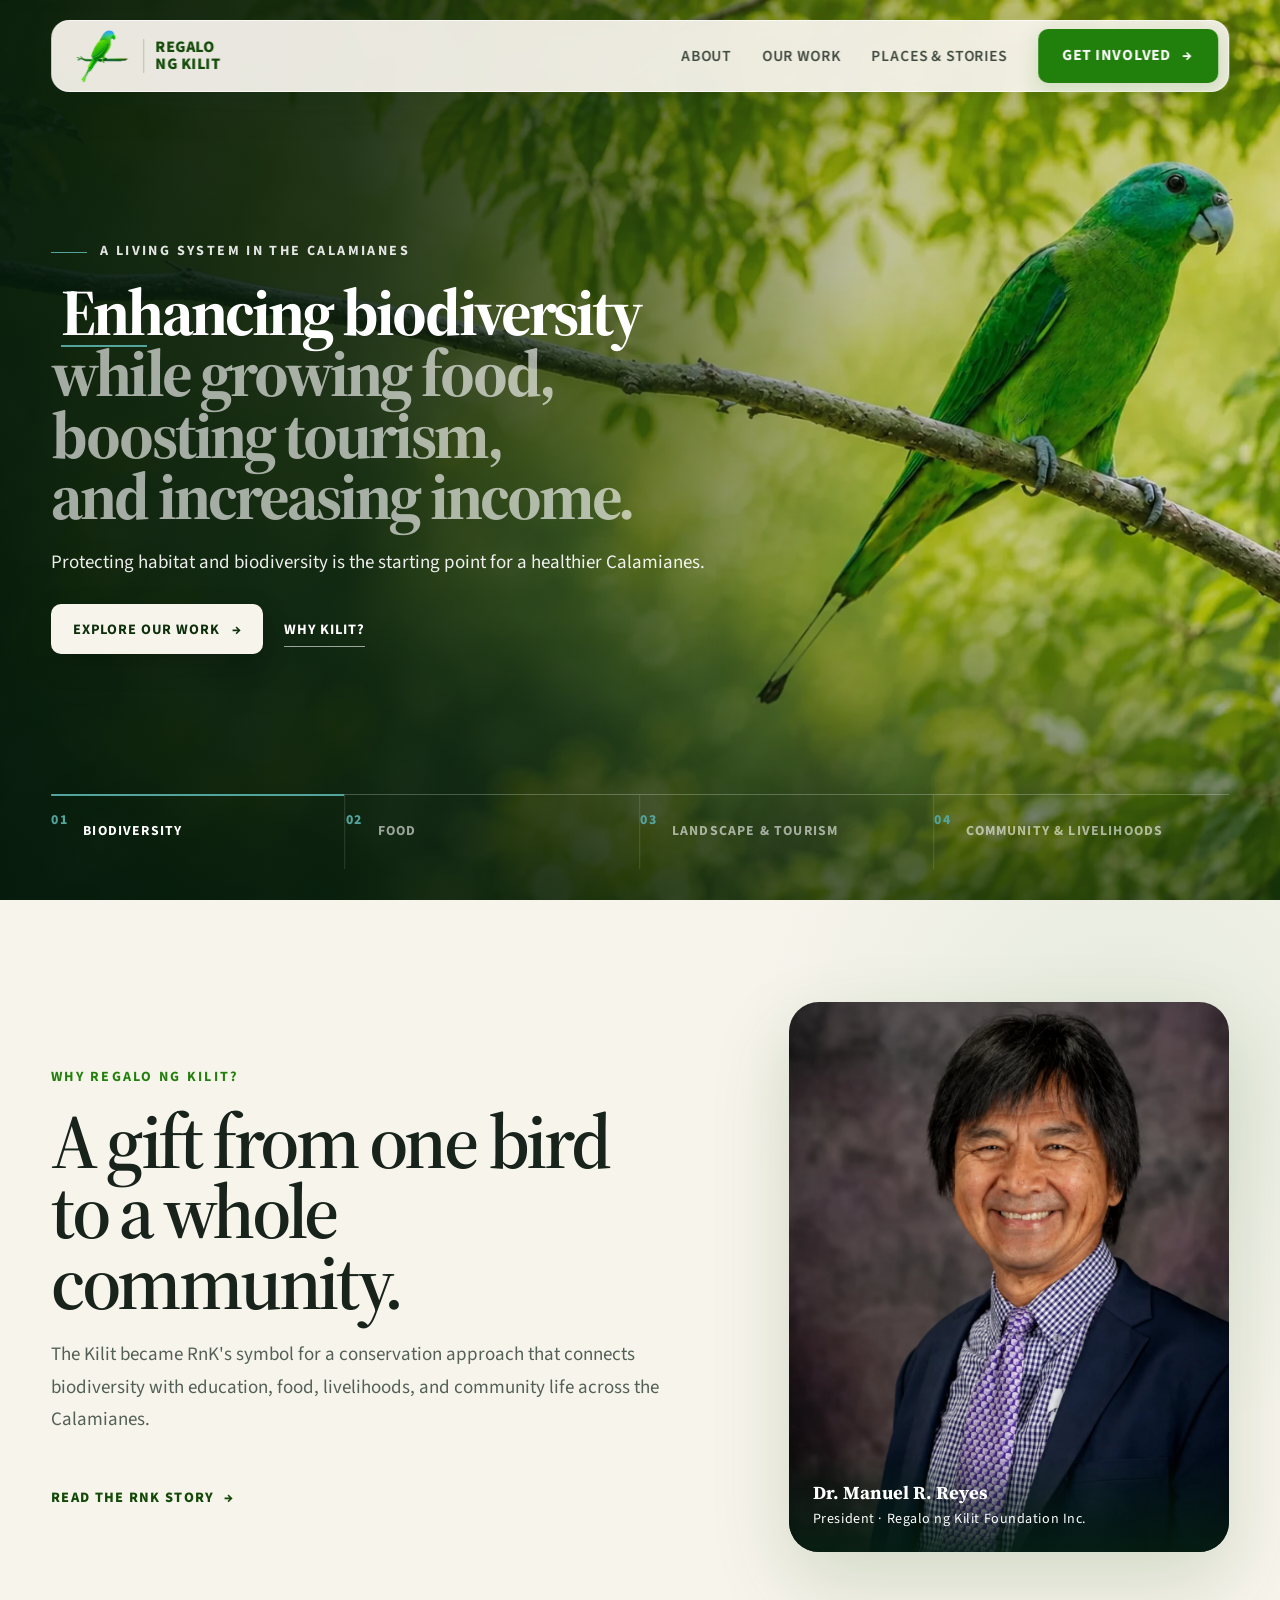
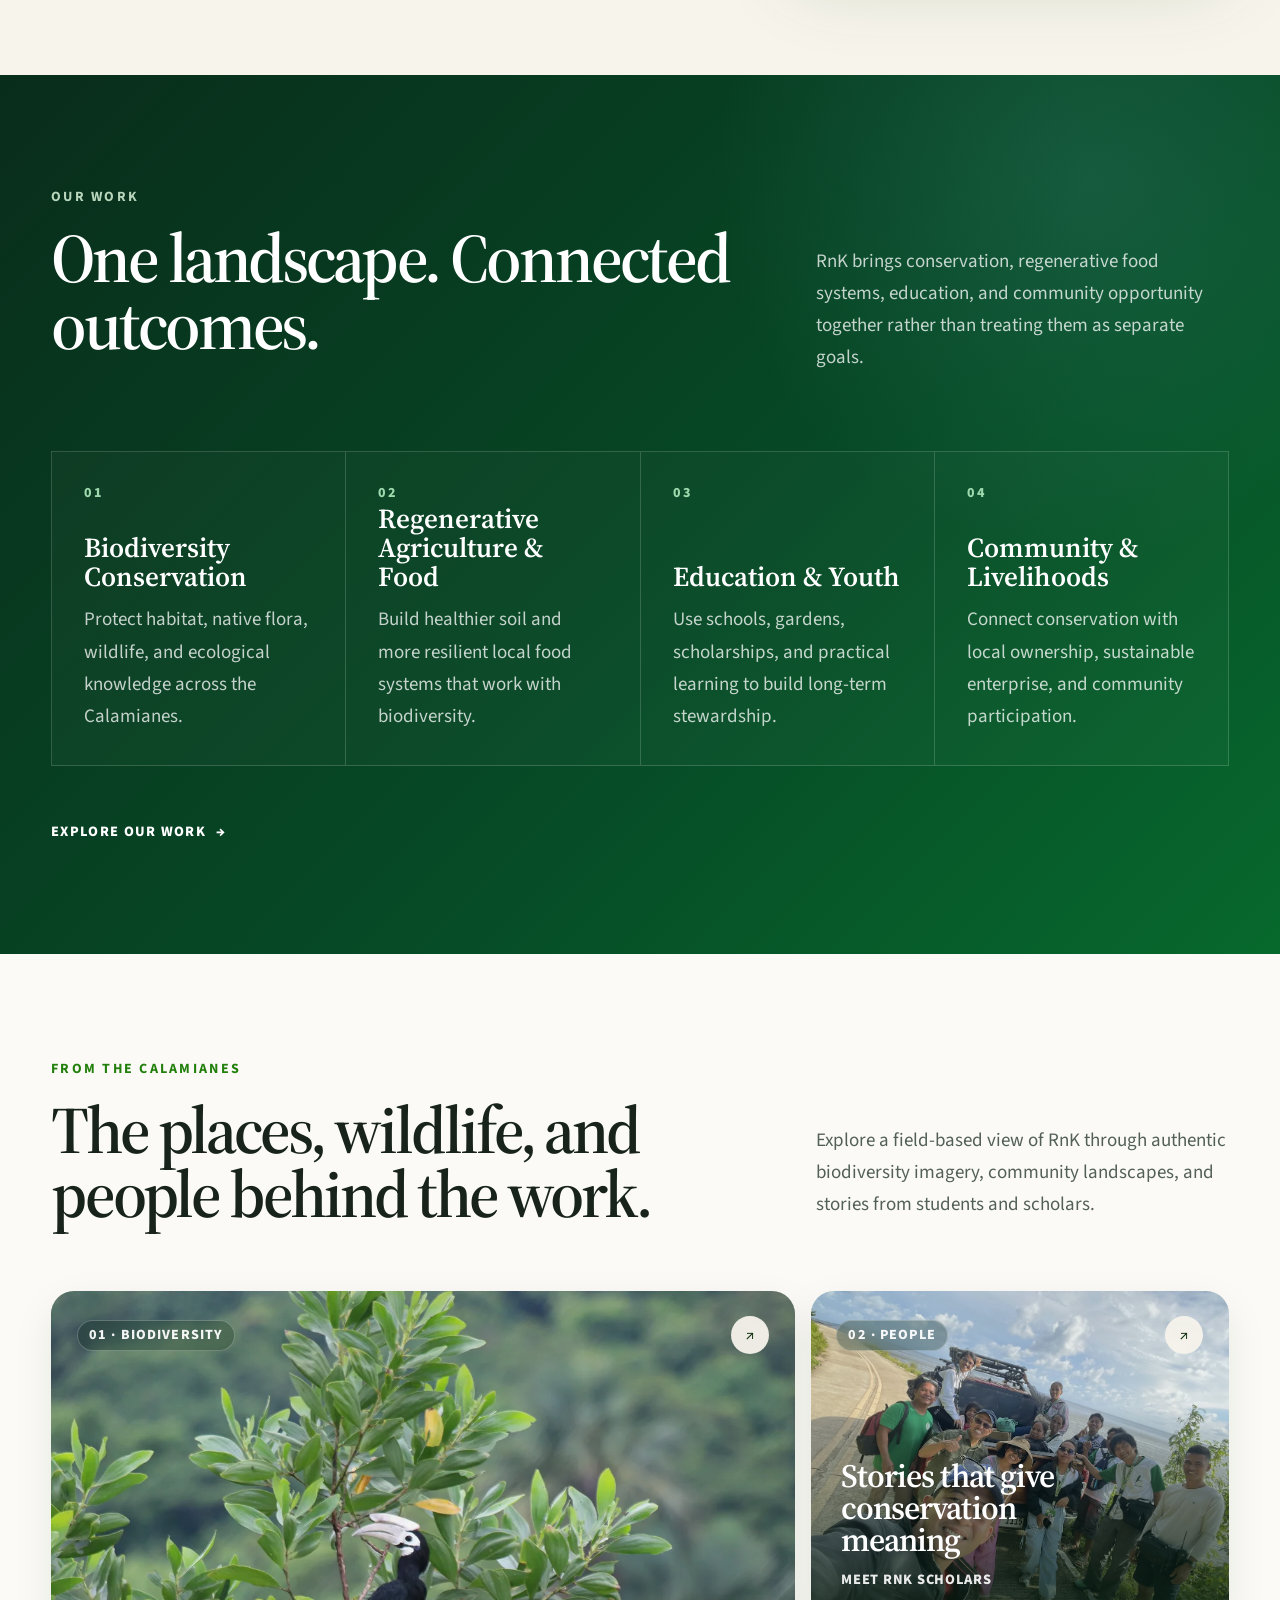
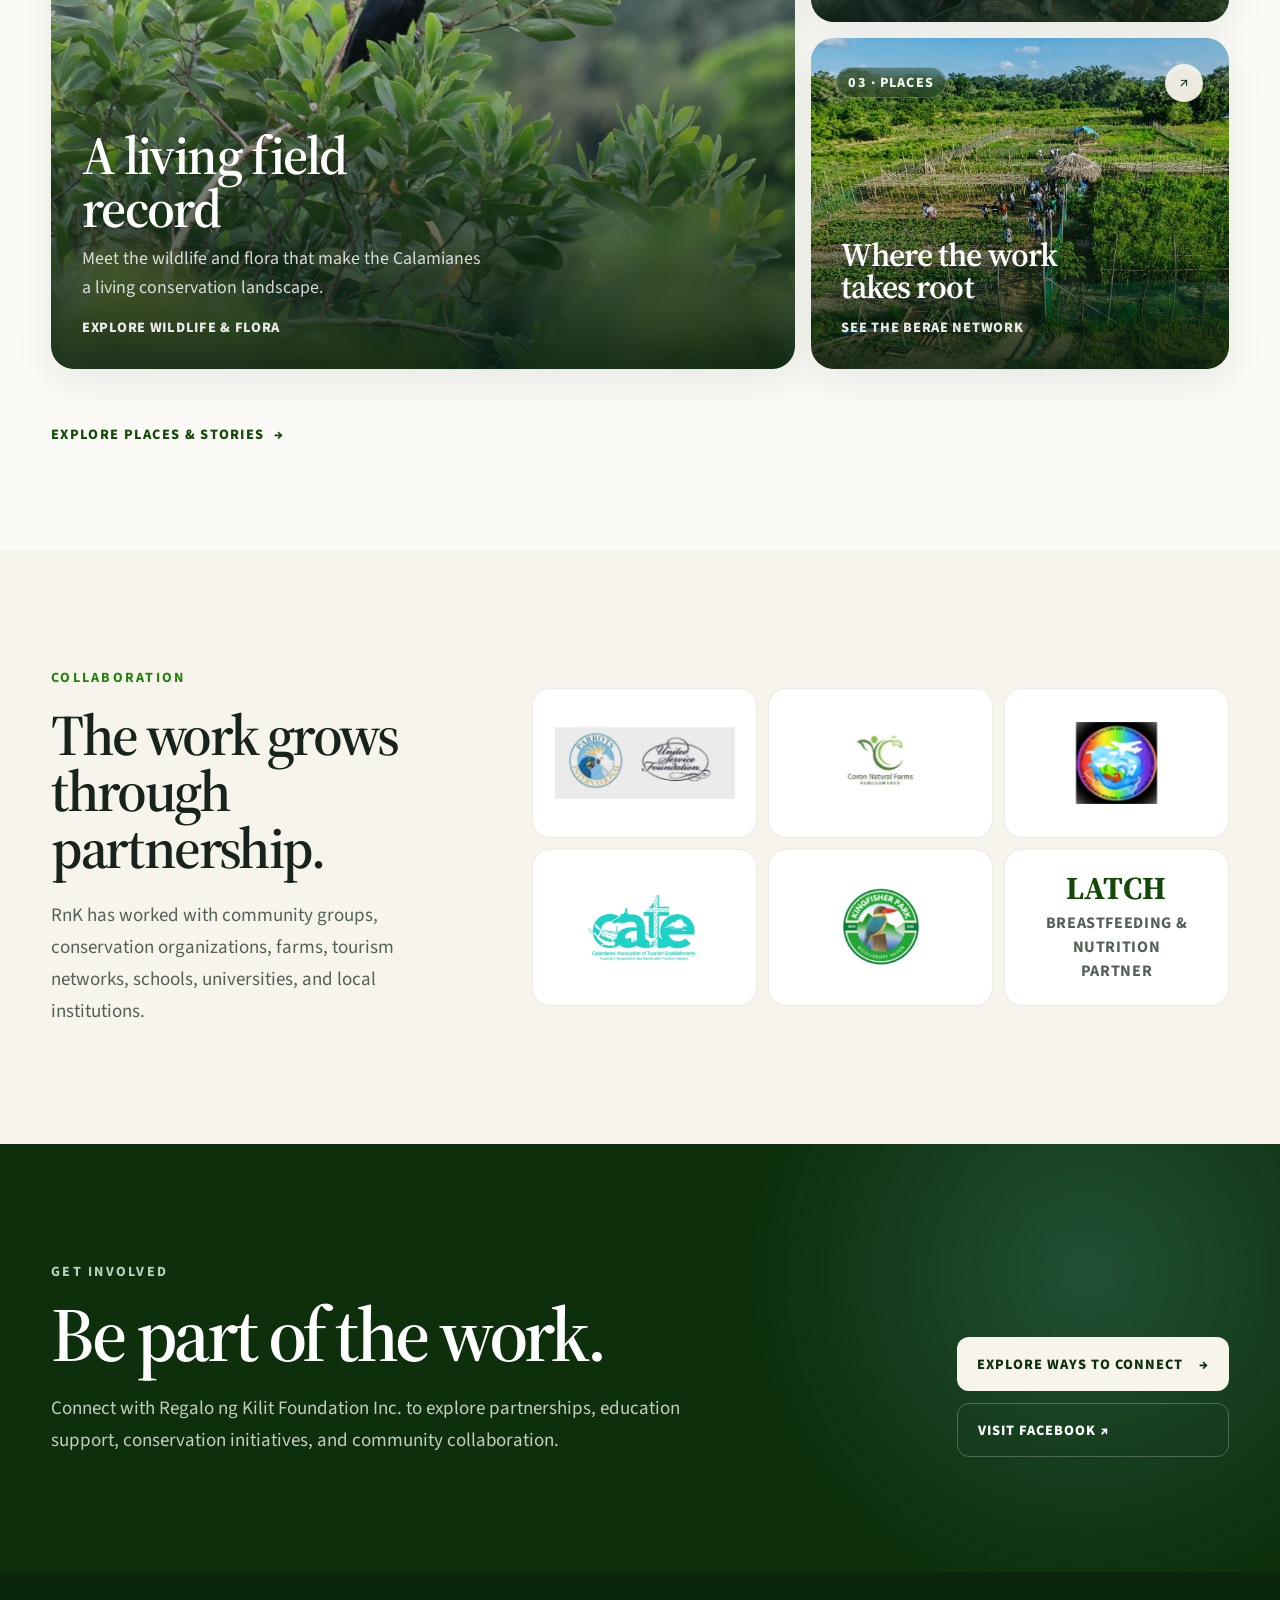
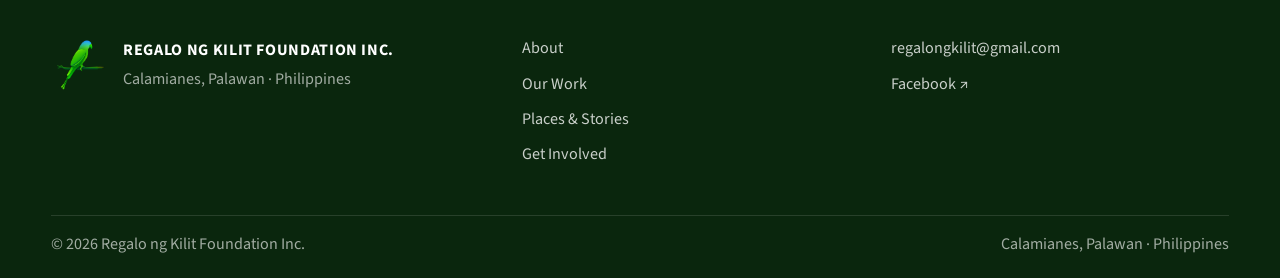
==== commit 454ce527: "Add files via upload" ====
--- a/index.html
+++ b/index.html
@@ -11,7 +11,7 @@
 <link crossorigin="" href="https://fonts.gstatic.com" rel="preconnect"/>
 <link href="https://fonts.googleapis.com/css2?family=Source+Sans+3:wght@400;500;600;700;800&amp;family=Source+Serif+4:opsz,wght@8..60,400;8..60,500;8..60,600;8..60,700&amp;display=swap" rel="stylesheet">
 <link as="image" href="assets/images/hero-01-biodiversity.webp" rel="preload">
-<link href="css/styles.css" rel="stylesheet"/>
+<link href="css/styles-v1-13.css?v=1.13" rel="stylesheet"/>
 </link></link></head>
 <body>
 <a class="skip-link" href="#main">Skip to content</a>
@@ -287,6 +287,6 @@
 </div>
 <div class="content-shell footer-bottom"><span>© 2026 Regalo ng Kilit Foundation Inc.</span><span>Calamianes, Palawan · Philippines</span></div>
 </footer>
-<script src="js/main.js"></script>
+<script src="js/main-v1-13.js?v=1.13"></script>
 </body>
 </html>
--- a/css/styles-v1-13.css
+++ b/css/styles-v1-13.css
@@ -0,0 +1,6292 @@
+/* =========================================================
+   REGALO NG KILIT FOUNDATION INC.
+   WIX STUDIO SYNC V1 — HEADER + LIVING LANDSCAPE HERO
+   ========================================================= */
+
+
+/* ---------------------------------------------------------
+   DESIGN TOKENS
+   --------------------------------------------------------- */
+
+:root {
+
+  /* Brand / nature palette */
+  --forest-950: #0d2f0c;
+  --forest-900: #134a08;
+  --forest-700: #21800b;
+
+  --rnk-green: #38a41f;
+  --kilit-teal: #54a49e;
+
+  /* Neutral palette */
+  --ivory: #f7f4ec;
+  --mist: #edf4ef;
+  --white: #ffffff;
+
+  --ink: #17231b;
+  --ink-soft: #536057;
+
+  /* Borders */
+  --border-light: rgba(23, 35, 27, 0.09);
+  --border-medium: rgba(23, 35, 27, 0.15);
+
+  /* Typography */
+  --font-display:
+    "Source Serif 4",
+    Georgia,
+    serif;
+
+  --font-body:
+    "Source Sans 3",
+    Arial,
+    sans-serif;
+
+  /* Layout */
+  --container-max: 1380px;
+
+  /* Spacing */
+  --space-xs: 0.5rem;
+  --space-sm: 0.75rem;
+  --space-md: 1rem;
+  --space-lg: 1.5rem;
+  --space-xl: 2rem;
+  --space-2xl: 3rem;
+  --space-3xl: 5rem;
+
+  /* Radius */
+  --radius-sm: 10px;
+  --radius-md: 16px;
+  --radius-lg: 18px;
+
+  /* Motion */
+  --ease-standard:
+    cubic-bezier(0.22, 1, 0.36, 1);
+
+  --transition-fast:
+    220ms var(--ease-standard);
+
+  --transition-medium:
+    420ms var(--ease-standard);
+}
+
+
+/* ---------------------------------------------------------
+   RESET / BASE
+   --------------------------------------------------------- */
+
+*,
+*::before,
+*::after {
+  box-sizing: border-box;
+}
+
+html {
+  scroll-behavior: smooth;
+}
+
+body {
+  margin: 0;
+
+  font-family: var(--font-body);
+  color: var(--ink);
+
+  background: var(--ivory);
+
+  -webkit-font-smoothing: antialiased;
+  text-rendering: optimizeLegibility;
+}
+
+body.menu-open {
+  overflow: hidden;
+}
+
+img {
+  display: block;
+  max-width: 100%;
+}
+
+a {
+  color: inherit;
+  text-decoration: none;
+}
+
+button {
+  font: inherit;
+}
+
+a:focus-visible,
+button:focus-visible {
+  outline: 3px solid var(--kilit-teal);
+  outline-offset: 4px;
+}
+
+
+/* =========================================================
+   HEADER
+   ========================================================= */
+
+.site-header {
+  position: fixed;
+
+  top: 20px;
+  left: 50%;
+
+  width: min(94%, var(--container-max));
+
+  z-index: 1000;
+
+  transform: translateX(-50%);
+
+  transition:
+    top var(--transition-medium),
+    width var(--transition-medium);
+}
+
+
+/* ---------------------------------------------------------
+   HEADER SHELL
+   --------------------------------------------------------- */
+
+.header-shell {
+  position: relative;
+
+  min-height: 72px;
+
+  display: flex;
+  align-items: center;
+
+  padding:
+    7px
+    10px
+    7px
+    18px;
+
+  background:
+    rgba(247, 244, 236, 0.94);
+
+  border:
+    1px solid
+    rgba(255, 255, 255, 0.70);
+
+  border-radius:
+    var(--radius-lg);
+
+  box-shadow:
+    0 12px 40px
+    rgba(7, 35, 18, 0.13);
+
+  backdrop-filter:
+    blur(18px);
+
+  -webkit-backdrop-filter:
+    blur(18px);
+
+  transition:
+    min-height var(--transition-medium),
+    padding var(--transition-medium),
+    background var(--transition-medium),
+    box-shadow var(--transition-medium);
+}
+
+
+/* =========================================================
+   BRAND
+   ========================================================= */
+
+.brand {
+  display: flex;
+  align-items: center;
+
+  gap: 0.72rem;
+
+  flex-shrink: 0;
+
+  margin-right: auto;
+}
+
+.brand-symbol {
+  width: auto;
+  height: 55px;
+
+  object-fit: contain;
+
+  transition:
+    height var(--transition-medium),
+    transform var(--transition-medium);
+}
+
+.brand-divider {
+  width: 1px;
+  height: 34px;
+
+  flex-shrink: 0;
+
+  background:
+    rgba(19, 74, 8, 0.22);
+
+  transition:
+    height var(--transition-medium);
+}
+
+.brand-name {
+  display: flex;
+  flex-direction: column;
+
+  white-space: nowrap;
+
+  color: var(--forest-900);
+
+  font-family: var(--font-body);
+
+  font-size: 0.94rem;
+  font-weight: 800;
+
+  line-height: 0.90;
+
+  letter-spacing: 0.035em;
+
+  text-transform: uppercase;
+
+  transition:
+    font-size var(--transition-medium);
+}
+
+.brand-name span:first-child {
+  margin-bottom: 0.14rem;
+}
+
+
+/* =========================================================
+   DESKTOP NAVIGATION
+   ========================================================= */
+
+.desktop-nav {
+  display: flex;
+  align-items: center;
+
+  gap:
+    clamp(
+      1.4rem,
+      2.4vw,
+      2.6rem
+    );
+}
+
+.nav-link {
+  position: relative;
+
+  padding:
+    0.6rem
+    0;
+
+  color:
+    rgba(23, 35, 27, 0.82);
+
+  font-size: 0.88rem;
+  font-weight: 600;
+
+  letter-spacing: 0.055em;
+
+  text-transform: uppercase;
+
+  transition:
+    color var(--transition-fast);
+}
+
+.nav-link::after {
+  content: "";
+
+  position: absolute;
+
+  left: 0;
+  bottom: 2px;
+
+  width: 100%;
+  height: 1px;
+
+  background:
+    var(--forest-700);
+
+  transform:
+    scaleX(0);
+
+  transform-origin:
+    right;
+
+  transition:
+    transform var(--transition-medium);
+}
+
+.nav-link:hover {
+  color:
+    var(--forest-700);
+}
+
+.nav-link:hover::after {
+  transform:
+    scaleX(1);
+
+  transform-origin:
+    left;
+}
+
+
+/* =========================================================
+   HEADER CTA
+   ========================================================= */
+
+.header-cta {
+  width: 180px;
+  height: 54px;
+  min-width: 180px;
+  min-height: 54px;
+
+  display: inline-flex;
+  align-items: center;
+  justify-content: center;
+
+  gap: 0.7rem;
+  padding: 0 1.35rem;
+
+  border-radius: 10px;
+  background: var(--forest-700);
+  color: var(--white);
+
+  font-size: 0.875rem;
+  font-weight: 700;
+  letter-spacing: 0.055em;
+  line-height: 1;
+  text-transform: uppercase;
+  white-space: nowrap;
+
+  box-shadow: 0 7px 20px rgba(33, 128, 11, 0.18);
+
+  transition:
+    background var(--transition-fast),
+    transform var(--transition-fast),
+    box-shadow var(--transition-fast);
+}
+
+.header-cta:hover {
+  background:
+    var(--forest-900);
+
+  transform:
+    translateY(-2px);
+
+  box-shadow:
+    0 11px 26px
+    rgba(19, 74, 8, 0.23);
+}
+
+.header-cta span {
+  transition:
+    transform var(--transition-fast);
+}
+
+.header-cta:hover span {
+  transform:
+    translateX(3px);
+}
+
+
+/* =========================================================
+   HEADER SCROLL BEHAVIOR
+   Current Wix Studio version keeps the floating shell visually stable.
+   ========================================================= */
+
+/* =========================================================
+   MOBILE MENU BUTTON
+   ========================================================= */
+
+.menu-toggle {
+  display: none;
+
+  position: relative;
+
+  width: 48px;
+  height: 48px;
+
+  align-items: center;
+  justify-content: center;
+
+  flex-shrink: 0;
+
+  border: 0;
+
+  border-radius: 11px;
+
+  background:
+    var(--forest-900);
+
+  cursor: pointer;
+}
+
+.menu-toggle span {
+  position: absolute;
+
+  width: 20px;
+  height: 1.5px;
+
+  border-radius: 100px;
+
+  background:
+    var(--white);
+
+  transition:
+    transform var(--transition-medium),
+    top var(--transition-medium);
+}
+
+.menu-toggle span:first-child {
+  top: 20px;
+}
+
+.menu-toggle span:last-child {
+  top: 27px;
+}
+
+.menu-toggle.is-active
+span:first-child {
+  top: 24px;
+
+  transform:
+    rotate(45deg);
+}
+
+.menu-toggle.is-active
+span:last-child {
+  top: 24px;
+
+  transform:
+    rotate(-45deg);
+}
+
+
+/* =========================================================
+   MOBILE NAVIGATION
+   ========================================================= */
+
+.mobile-nav {
+  display: none;
+
+  margin-top: 8px;
+
+  overflow: hidden;
+
+  border:
+    1px solid
+    var(--border-light);
+
+  border-radius:
+    var(--radius-lg);
+
+  background:
+    rgba(247, 244, 236, 0.98);
+
+  box-shadow:
+    0 16px 45px
+    rgba(7, 35, 18, 0.13);
+
+  backdrop-filter:
+    blur(20px);
+
+  -webkit-backdrop-filter:
+    blur(20px);
+
+  opacity: 0;
+
+  transform:
+    translateY(-10px);
+
+  pointer-events: none;
+
+  transition:
+    opacity var(--transition-medium),
+    transform var(--transition-medium);
+}
+
+.mobile-nav.is-open {
+  opacity: 1;
+
+  transform:
+    translateY(0);
+
+  pointer-events: auto;
+}
+
+.mobile-nav-inner {
+  display: flex;
+
+  flex-direction: column;
+
+  padding: 1.1rem;
+}
+
+.mobile-nav-link {
+  display: grid;
+
+  grid-template-columns:
+    2rem 1fr;
+
+  gap: 1rem;
+
+  align-items: center;
+
+  min-height: 62px;
+
+  border-bottom:
+    1px solid
+    var(--border-light);
+
+  font-family:
+    var(--font-display);
+
+  font-size:
+    1.3rem;
+
+  font-weight:
+    600;
+}
+
+.mobile-nav-link span {
+  font-family:
+    var(--font-body);
+
+  font-size:
+    0.7rem;
+
+  font-weight:
+    600;
+
+  color:
+    var(--kilit-teal);
+
+  letter-spacing:
+    0.12em;
+}
+
+.mobile-nav-cta {
+  min-height: 58px;
+
+  margin-top:
+    1rem;
+
+  display: flex;
+
+  align-items: center;
+
+  justify-content:
+    space-between;
+
+  padding:
+    0 1.1rem;
+
+  border-radius:
+    10px;
+
+  background:
+    var(--forest-700);
+
+  color:
+    var(--white);
+
+  font-size:
+    0.85rem;
+
+  font-weight:
+    700;
+
+  letter-spacing:
+    0.07em;
+
+  text-transform:
+    uppercase;
+}
+
+
+/* =========================================================
+   HERO V2
+   ========================================================= */
+
+.hero {
+  position: relative;
+
+  min-height: 100vh;
+  min-height: 100svh;
+  min-height: 100dvh;
+
+  overflow: hidden;
+
+  background:
+    var(--forest-950);
+
+  color:
+    var(--white);
+}
+
+
+/* ---------------------------------------------------------
+   HERO SLIDESHOW
+   --------------------------------------------------------- */
+
+.hero-slideshow {
+  position: absolute;
+  inset: 0;
+  z-index: 0;
+  overflow: hidden;
+  background: var(--forest-950);
+}
+
+.hero-slide {
+  position: absolute;
+  inset: 0;
+  opacity: 0;
+  visibility: hidden;
+  pointer-events: none;
+  transition:
+    opacity 1.5s ease,
+    visibility 0s linear 1.5s;
+}
+
+.hero-slide.is-active {
+  opacity: 1;
+  visibility: visible;
+  transition:
+    opacity 1.5s ease,
+    visibility 0s linear 0s;
+}
+
+.hero-slide img {
+  width: 100%;
+  height: 100%;
+  object-fit: cover;
+  object-position: center center;
+}
+
+/* Keep the Kilit comfortably on the right side of Scene 01. */
+.hero-slide:nth-child(1) img {
+  object-position: 50% 50%;
+}
+
+/* ---------------------------------------------------------
+   HERO OVERLAY
+   --------------------------------------------------------- */
+
+.hero-shade {
+  position: absolute;
+
+  inset: 0;
+  z-index: 1;
+
+  background:
+
+    linear-gradient(
+      90deg,
+      rgba(5, 27, 13, 0.92) 0%,
+      rgba(5, 27, 13, 0.76) 29%,
+      rgba(5, 27, 13, 0.45) 50%,
+      rgba(5, 27, 13, 0.12) 76%,
+      rgba(5, 27, 13, 0.05) 100%
+    ),
+
+    linear-gradient(
+      0deg,
+      rgba(5, 27, 13, 0.45) 0%,
+      rgba(5, 27, 13, 0.05) 50%,
+      rgba(5, 27, 13, 0.12) 100%
+    );
+}
+
+
+/* ---------------------------------------------------------
+   HERO LAYOUT
+   --------------------------------------------------------- */
+
+.hero-inner {
+  position: relative;
+
+  z-index: 2;
+
+  width:
+    min(94%, var(--container-max));
+
+  min-height: 100vh;
+  min-height: 100svh;
+  min-height: 100dvh;
+
+  margin:
+    0 auto;
+
+  display: flex;
+
+  align-items:
+    flex-end;
+
+  justify-content:
+    space-between;
+
+  gap:
+    3rem;
+
+  padding:
+    clamp(8.4rem, 14vh, 10rem)
+    0
+    clamp(2.4rem, 4.5vh, 3.5rem);
+}
+
+
+/* ---------------------------------------------------------
+   HERO COPY
+   --------------------------------------------------------- */
+
+.hero-copy {
+  width: min(900px, 72%);
+}
+
+
+/* Eyebrow */
+
+.hero-eyebrow {
+  display: flex;
+
+  align-items: center;
+
+  gap: 0.75rem;
+
+  margin-bottom:
+    clamp(0.8rem, 1.7vh, 1.25rem);
+
+  color:
+    var(--white);
+
+  font-size:
+    0.72rem;
+
+  font-weight:
+    700;
+
+  letter-spacing:
+    0.16em;
+
+  text-transform:
+    uppercase;
+}
+
+.hero-eyebrow-line {
+  width: 34px;
+  height: 1px;
+
+  background:
+    var(--kilit-teal);
+}
+
+
+/* ---------------------------------------------------------
+   MAIN TAGLINE
+   --------------------------------------------------------- */
+
+.hero-title {
+  margin: 0;
+  max-width: 900px;
+
+  font-family: var(--font-display);
+  font-size: clamp(52px, 5.2vw, 83px);
+  font-weight: 700;
+  line-height: 0.94;
+  letter-spacing: -0.042em;
+}
+
+.hero-title span {
+  display: block;
+}
+
+
+/* ---------------------------------------------------------
+   DESCRIPTION
+   --------------------------------------------------------- */
+
+.hero-description {
+  max-width: 680px;
+
+  margin:
+    clamp(1rem, 2vh, 1.45rem)
+    0
+    0;
+
+  color: var(--white);
+  font-size: 1rem;
+  font-weight: 400;
+  line-height: 1.55;
+}
+
+
+/* =========================================================
+   HERO ACTIONS
+   ========================================================= */
+
+.hero-actions {
+  display: flex;
+
+  align-items: center;
+
+  gap:
+    1.25rem;
+
+  margin-top:
+    clamp(1.25rem, 2.4vh, 1.8rem);
+}
+
+
+/* Primary */
+
+.hero-primary {
+  min-height:
+    50px;
+
+  display:
+    inline-flex;
+
+  align-items:
+    center;
+
+  justify-content:
+    center;
+
+  gap:
+    0.75rem;
+
+  padding:
+    0 1.35rem;
+
+  border-radius:
+    10px;
+
+  background:
+    var(--ivory);
+
+  color:
+    var(--forest-950);
+
+  font-size:
+    0.80rem;
+
+  font-weight:
+    700;
+
+  letter-spacing:
+    0.06em;
+
+  text-transform:
+    uppercase;
+
+  box-shadow:
+    0 10px 30px
+    rgba(0, 0, 0, 0.16);
+
+  transition:
+    transform var(--transition-fast),
+    background var(--transition-fast),
+    box-shadow var(--transition-fast);
+}
+
+.hero-primary:hover {
+  background:
+    var(--white);
+
+  transform:
+    translateY(-2px);
+
+  box-shadow:
+    0 14px 34px
+    rgba(0, 0, 0, 0.22);
+}
+
+.hero-primary span {
+  transition:
+    transform var(--transition-fast);
+}
+
+.hero-primary:hover span {
+  transform:
+    translateX(3px);
+}
+
+
+/* Secondary */
+
+.hero-secondary {
+  position: relative;
+
+  padding:
+    0.65rem
+    0;
+
+  color:
+    var(--white);
+
+  font-size:
+    0.80rem;
+
+  font-weight:
+    700;
+
+  letter-spacing:
+    0.06em;
+
+  text-transform:
+    uppercase;
+}
+
+.hero-secondary::after {
+  content: "";
+
+  position: absolute;
+
+  left: 0;
+  bottom: 4px;
+
+  width: 100%;
+  height: 1px;
+
+  background:
+    rgba(255, 255, 255, 0.58);
+
+  transform-origin:
+    left;
+
+  transition:
+    transform var(--transition-fast),
+    background var(--transition-fast);
+}
+
+.hero-secondary:hover::after {
+  background:
+    var(--kilit-teal);
+
+  transform:
+    scaleX(0.72);
+}
+
+
+/* =========================================================
+   LOCATION MARKER
+   ========================================================= */
+
+.hero-location {
+  display: flex;
+
+  align-items:
+    center;
+
+  gap:
+    0.75rem;
+
+  flex-shrink:
+    0;
+
+  margin-bottom:
+    0.25rem;
+
+  color:
+    var(--white);
+}
+
+.hero-location-marker {
+  width:
+    8px;
+
+  height:
+    8px;
+
+  border-radius:
+    50%;
+
+  background:
+    var(--kilit-teal);
+
+  box-shadow:
+    0 0 0 6px
+    rgba(84, 164, 158, 0.13);
+}
+
+.hero-location div {
+  display:
+    flex;
+
+  flex-direction:
+    column;
+}
+
+.hero-location strong {
+  font-size:
+    0.76rem;
+
+  font-weight:
+    700;
+
+  letter-spacing:
+    0.08em;
+
+  text-transform:
+    uppercase;
+}
+
+.hero-location small {
+  margin-top:
+    0.2rem;
+
+  color:
+    #b7bdb8;
+
+  font-size:
+    0.72rem;
+}
+
+
+/* =========================================================
+   NEXT SECTION PLACEHOLDER
+   ========================================================= */
+
+.next-preview {
+  min-height:
+    60vh;
+
+  display:
+    grid;
+
+  place-items:
+    center;
+
+  padding:
+    7rem
+    1.5rem;
+
+  background:
+    var(--ivory);
+}
+
+.next-preview-inner {
+  width:
+    min(720px, 100%);
+
+  text-align:
+    center;
+}
+
+.section-kicker {
+  color:
+    var(--forest-700);
+
+  font-size:
+    0.74rem;
+
+  font-weight:
+    700;
+
+  letter-spacing:
+    0.16em;
+
+  text-transform:
+    uppercase;
+}
+
+.next-preview h2 {
+  margin:
+    1rem
+    0
+    1.2rem;
+
+  font-family:
+    var(--font-display);
+
+  font-size:
+    clamp(
+      2.7rem,
+      5vw,
+      4.8rem
+    );
+
+  font-weight:
+    600;
+
+  line-height:
+    1;
+
+  letter-spacing:
+    -0.035em;
+}
+
+.next-preview p {
+  max-width:
+    570px;
+
+  margin:
+    0 auto;
+
+  color:
+    var(--ink-soft);
+
+  line-height:
+    1.65;
+}
+
+
+/* =========================================================
+   TABLET / MOBILE
+   ========================================================= */
+
+@media (max-width: 900px) {
+
+  .site-header {
+    top:
+      14px;
+
+    width:
+      calc(100% - 28px);
+  }
+
+  .header-shell {
+    min-height:
+      66px;
+
+    padding:
+      6px
+      8px
+      6px
+      13px;
+  }
+
+  .brand {
+    gap:
+      0.62rem;
+  }
+
+  .brand-symbol {
+    height:
+      49px;
+  }
+
+  .brand-divider {
+    height:
+      30px;
+  }
+
+  .brand-name {
+    font-size:
+      0.82rem;
+  }
+
+  .desktop-nav {
+    display:
+      none;
+  }
+
+  .menu-toggle {
+    display:
+      inline-flex;
+  }
+
+  .mobile-nav {
+    display:
+      block;
+  }
+
+  .site-header.is-scrolled {
+    top:
+      8px;
+
+    width:
+      calc(100% - 20px);
+  }
+
+  .site-header.is-scrolled
+  .brand-symbol {
+    height:
+      44px;
+  }
+
+  .site-header.is-scrolled
+  .brand-divider {
+    height:
+      27px;
+  }
+
+  .site-header.is-scrolled
+  .brand-name {
+    font-size:
+      0.76rem;
+  }
+
+
+  /* -----------------------------------------------
+     HERO TABLET
+     ----------------------------------------------- */
+
+  .hero-slide img {
+    object-position:
+      58% center;
+  }
+
+  .hero-slide:nth-child(1) img {
+    object-position: 68% center;
+  }
+
+  .hero-shade {
+    background:
+
+      linear-gradient(
+        180deg,
+        rgba(5, 27, 13, 0.08) 0%,
+        rgba(5, 27, 13, 0.17) 26%,
+        rgba(5, 27, 13, 0.52) 57%,
+        rgba(5, 27, 13, 0.88) 82%,
+        rgba(5, 27, 13, 0.97) 100%
+      );
+  }
+
+  .hero-inner {
+    width:
+      calc(100% - 48px);
+
+    align-items:
+      flex-end;
+
+    padding:
+      7.5rem
+      0
+      2.4rem;
+  }
+
+  .hero-copy {
+    width:
+      min(680px, 100%);
+  }
+
+  /*
+     Important:
+     Remove the forced four-line desktop structure.
+     The complete tagline can now wrap naturally.
+  */
+
+  .hero-title span {
+    display:
+      inline;
+  }
+
+  .hero-title span::after {
+    content:
+      " ";
+  }
+
+  .hero-title {
+    max-width:
+      670px;
+
+    font-size:
+      clamp(
+        2.9rem,
+        7.4vw,
+        4.3rem
+      );
+
+    line-height:
+      0.98;
+  }
+
+  .hero-description {
+    max-width:
+      620px;
+
+    margin-top:
+      1.15rem;
+
+    font-size:
+      0.95rem;
+
+    line-height:
+      1.52;
+  }
+
+  .hero-actions {
+    margin-top:
+      1.4rem;
+  }
+
+  .hero-location {
+    display:
+      none;
+  }
+
+}
+
+
+/* =========================================================
+   MOBILE
+   ========================================================= */
+
+@media (max-width: 600px) {
+
+  .hero-slide img {
+    object-position:
+      59% center;
+  }
+
+  .hero-slide:nth-child(1) img {
+    object-position: 70% center;
+  }
+
+  .hero-inner {
+    width:
+      calc(100% - 40px);
+
+    padding:
+      7.1rem
+      0
+      1.7rem;
+  }
+
+  .hero-eyebrow {
+    gap:
+      0;
+
+    margin-bottom:
+      0.75rem;
+
+    font-size:
+      0.62rem;
+
+    letter-spacing:
+      0.13em;
+  }
+
+  .hero-eyebrow-line {
+    display:
+      none;
+  }
+
+  .hero-title {
+    max-width:
+      100%;
+
+    font-size:
+      clamp(
+        2.6rem,
+        10.3vw,
+        3.35rem
+      );
+
+    line-height:
+      0.98;
+
+    letter-spacing:
+      -0.038em;
+  }
+
+  .hero-description {
+    margin-top:
+      1rem;
+
+    font-size:
+      0.90rem;
+
+    line-height:
+      1.48;
+  }
+
+  .hero-actions {
+    flex-direction:
+      row;
+
+    flex-wrap:
+      wrap;
+
+    align-items:
+      center;
+
+    gap:
+      0.95rem;
+
+    margin-top:
+      1.25rem;
+  }
+
+  .hero-primary {
+    min-height:
+      48px;
+
+    padding:
+      0 1.2rem;
+
+    font-size:
+      0.76rem;
+  }
+
+  .hero-secondary {
+    font-size:
+      0.76rem;
+  }
+
+}
+
+
+/* =========================================================
+   SMALL MOBILE
+   ========================================================= */
+
+@media (max-width: 480px) {
+
+  .header-shell {
+    border-radius:
+      16px;
+  }
+
+  .mobile-nav {
+    border-radius:
+      16px;
+  }
+
+  .brand {
+    gap:
+      0.48rem;
+  }
+
+  .brand-symbol {
+    height:
+      43px;
+  }
+
+  .brand-divider {
+    height:
+      26px;
+  }
+
+  .brand-name {
+    font-size:
+      0.70rem;
+
+    letter-spacing:
+      0.02em;
+  }
+
+  .menu-toggle {
+    width:
+      46px;
+
+    height:
+      46px;
+  }
+
+  .hero-inner {
+    width:
+      calc(100% - 34px);
+
+    padding-top:
+      6.8rem;
+
+    padding-bottom:
+      1.45rem;
+  }
+
+  .hero-title {
+    font-size:
+      clamp(
+        2.45rem,
+        10.8vw,
+        3rem
+      );
+  }
+
+  .hero-description {
+    font-size:
+      0.87rem;
+  }
+
+  .hero-actions {
+    margin-top:
+      1.1rem;
+  }
+
+}
+
+
+/* =========================================================
+   SHORT DESKTOP / LAPTOP SCREENS
+   ========================================================= */
+
+@media
+(min-width: 901px)
+and (max-height: 820px) {
+
+  .hero-inner {
+    padding-top:
+      7.5rem;
+
+    padding-bottom:
+      1.8rem;
+  }
+
+  .hero-eyebrow {
+    margin-bottom:
+      0.75rem;
+  }
+
+  .hero-title {
+    font-size:
+      clamp(
+        3rem,
+        4.3vw,
+        4.55rem
+      );
+
+    line-height:
+      0.93;
+  }
+
+  .hero-description {
+    max-width:
+      610px;
+
+    margin-top:
+      0.95rem;
+
+    font-size:
+      0.91rem;
+
+    line-height:
+      1.48;
+  }
+
+  .hero-actions {
+    margin-top:
+      1.05rem;
+  }
+
+  .hero-primary {
+    min-height:
+      46px;
+  }
+
+}
+
+
+/* =========================================================
+   SHORT MOBILE SCREENS
+   ========================================================= */
+
+@media
+(max-width: 600px)
+and (max-height: 780px) {
+
+  .hero-inner {
+    padding-top:
+      6.4rem;
+
+    padding-bottom:
+      1.15rem;
+  }
+
+  .hero-eyebrow {
+    margin-bottom:
+      0.55rem;
+  }
+
+  .hero-title {
+    font-size:
+      clamp(
+        2.15rem,
+        9.5vw,
+        2.75rem
+      );
+
+    line-height:
+      0.96;
+  }
+
+  .hero-description {
+    margin-top:
+      0.7rem;
+
+    font-size:
+      0.82rem;
+
+    line-height:
+      1.42;
+  }
+
+  .hero-actions {
+    margin-top:
+      0.85rem;
+  }
+
+  .hero-primary {
+    min-height:
+      44px;
+  }
+
+}
+
+
+/* =========================================================
+   VERY SMALL MOBILE
+   ========================================================= */
+
+@media (max-width: 360px) {
+
+  .brand-symbol {
+    height:
+      39px;
+  }
+
+  .brand-divider {
+    height:
+      24px;
+  }
+
+  .brand-name {
+    font-size:
+      0.64rem;
+  }
+
+  .hero-inner {
+    width:
+      calc(100% - 30px);
+  }
+
+  .hero-title {
+    font-size:
+      2.3rem;
+  }
+
+  .hero-description {
+    font-size:
+      0.82rem;
+  }
+
+}
+
+
+/* =========================================================
+   REDUCED MOTION
+   ========================================================= */
+
+@media
+(prefers-reduced-motion: reduce) {
+
+  .hero-slide {
+    transition: none !important;
+  }
+
+
+  *,
+  *::before,
+  *::after {
+    scroll-behavior:
+      auto !important;
+
+    transition-duration:
+      0.01ms !important;
+
+    animation-duration:
+      0.01ms !important;
+
+    animation-iteration-count:
+      1 !important;
+  }
+
+}
+/* =========================================================
+   HOMEPAGE V2 — VERIFIED / STAFF-SUPPLIED CONTENT SECTIONS
+   Header + Hero styles above remain unchanged from Wix Sync V1.
+   ========================================================= */
+
+:root {
+  --rnk-official: #087830;
+  --rnk-official-dark: #045a24;
+  --leaf-pale: #eaf2df;
+  --sand: #e8dfce;
+  --warm-white: #fbfaf6;
+  --night-green: #082d1c;
+}
+
+.content-shell {
+  width: min(92%, var(--container-max));
+  margin: 0 auto;
+}
+
+.section-kicker-light {
+  color: #b9d7bd;
+}
+
+.section-lead {
+  color: var(--ink-soft);
+  font-size: clamp(1.02rem, 1.4vw, 1.2rem);
+  line-height: 1.72;
+}
+
+/* Accessibility utility */
+.sr-only {
+  position: absolute !important;
+  width: 1px !important;
+  height: 1px !important;
+  padding: 0 !important;
+  margin: -1px !important;
+  overflow: hidden !important;
+  clip: rect(0, 0, 0, 0) !important;
+  white-space: nowrap !important;
+  border: 0 !important;
+}
+
+/* ---------------------------------------------------------
+   ORIGIN / WHY KILIT
+   --------------------------------------------------------- */
+.origin-section {
+  position: relative;
+  overflow: hidden;
+  padding: clamp(6rem, 10vw, 9rem) 0;
+  background:
+    radial-gradient(circle at 88% 20%, rgba(8, 120, 48, 0.08), transparent 30%),
+    var(--ivory);
+}
+
+.origin-grid {
+  display: grid;
+  grid-template-columns: minmax(0, 1.06fr) minmax(340px, 0.94fr);
+  gap: clamp(3.5rem, 7vw, 8rem);
+  align-items: center;
+}
+
+.origin-copy h2,
+.work-heading h2,
+.biodiversity-heading h2,
+.stories-heading h2,
+.partners-copy h2,
+.involved-inner h2 {
+  margin: 1rem 0 1.45rem;
+  font-family: var(--font-display);
+  font-weight: 600;
+  letter-spacing: -0.045em;
+}
+
+.origin-copy h2 {
+  max-width: 760px;
+  font-size: clamp(3.25rem, 6vw, 6.2rem);
+  line-height: 0.92;
+}
+
+.founder-quote {
+  max-width: 720px;
+  margin: clamp(2rem, 4vw, 3.5rem) 0 0;
+  padding: 1.45rem 0 1.45rem 1.55rem;
+  border-left: 2px solid var(--rnk-official);
+  color: var(--forest-950);
+  font-family: var(--font-display);
+  font-size: clamp(1.45rem, 2.3vw, 2.05rem);
+  font-style: italic;
+  line-height: 1.35;
+}
+
+.origin-note {
+  display: grid;
+  gap: 0.2rem;
+  margin-top: 2.1rem;
+  color: var(--ink-soft);
+}
+
+.origin-note span {
+  color: var(--rnk-official);
+  font-size: 0.72rem;
+  font-weight: 800;
+  letter-spacing: 0.14em;
+  text-transform: uppercase;
+}
+
+.origin-note strong {
+  font-weight: 600;
+}
+
+.origin-visual {
+  position: relative;
+  min-height: 640px;
+}
+
+.founder-photo-wrap {
+  position: absolute;
+  top: 0;
+  right: 0;
+  width: min(84%, 520px);
+  overflow: hidden;
+  border-radius: 30px;
+  background: #d8decf;
+  box-shadow: 0 30px 80px rgba(19, 74, 8, 0.16);
+}
+
+.founder-photo {
+  width: 100%;
+  aspect-ratio: 4 / 5;
+  object-fit: cover;
+  object-position: center top;
+}
+
+.founder-caption {
+  position: absolute;
+  left: 0;
+  right: 0;
+  bottom: 0;
+  display: flex;
+  flex-direction: column;
+  gap: 0.16rem;
+  padding: 1.4rem 1.5rem;
+  color: white;
+  background: linear-gradient(180deg, transparent, rgba(5, 31, 18, 0.86));
+}
+
+.founder-caption strong {
+  font-family: var(--font-display);
+  font-size: 1.15rem;
+}
+
+.founder-caption span {
+  font-size: 0.76rem;
+  letter-spacing: 0.04em;
+}
+
+
+/* ---------------------------------------------------------
+   WORK / BERAE
+   --------------------------------------------------------- */
+.work-section {
+  padding: clamp(6rem, 10vw, 9rem) 0;
+  color: white;
+  background:
+    radial-gradient(circle at 85% 12%, rgba(84, 164, 158, 0.20), transparent 28%),
+    linear-gradient(135deg, #092d1b 0%, #064a26 58%, #087830 120%);
+}
+
+.work-heading,
+.biodiversity-heading,
+.stories-heading {
+  display: grid;
+  grid-template-columns: minmax(0, 1.25fr) minmax(300px, 0.75fr);
+  gap: clamp(2rem, 6vw, 7rem);
+  align-items: end;
+}
+
+.work-heading h2,
+.stories-heading h2 {
+  max-width: 900px;
+  color: white;
+  font-size: clamp(3rem, 5.4vw, 5.6rem);
+  line-height: 0.96;
+}
+
+.work-heading > p,
+.stories-heading > p {
+  margin: 0 0 0.4rem;
+  color: rgba(255, 255, 255, 0.72);
+  font-size: 1.03rem;
+  line-height: 1.65;
+}
+
+.berae-layout {
+  display: grid;
+  grid-template-columns: minmax(320px, 0.85fr) minmax(0, 1.15fr);
+  gap: clamp(2.5rem, 5vw, 5.5rem);
+  align-items: start;
+  margin-top: clamp(4rem, 7vw, 6.5rem);
+}
+
+.berae-poster {
+  margin: 0;
+  padding: 1rem;
+  border: 1px solid rgba(255, 255, 255, 0.14);
+  border-radius: 28px;
+  background: rgba(255, 255, 255, 0.06);
+  box-shadow: 0 24px 70px rgba(0, 0, 0, 0.20);
+}
+
+.berae-poster img {
+  width: 100%;
+  border-radius: 20px;
+}
+
+.berae-poster figcaption {
+  padding: 0.9rem 0.4rem 0.2rem;
+  color: rgba(255, 255, 255, 0.56);
+  font-size: 0.72rem;
+  letter-spacing: 0.04em;
+}
+
+.berae-pillars {
+  display: grid;
+  gap: 1px;
+  overflow: hidden;
+  border: 1px solid rgba(255, 255, 255, 0.13);
+  border-radius: 28px;
+  background: rgba(255, 255, 255, 0.13);
+}
+
+.pillar-card {
+  display: grid;
+  grid-template-columns: 54px 1fr;
+  column-gap: 1.1rem;
+  padding: clamp(1.5rem, 3vw, 2.4rem);
+  background: rgba(8, 45, 28, 0.94);
+}
+
+.pillar-number {
+  grid-row: span 2;
+  padding-top: 0.25rem;
+  color: #8fd0a2;
+  font-size: 0.72rem;
+  font-weight: 800;
+  letter-spacing: 0.16em;
+}
+
+.pillar-card h3 {
+  margin: 0 0 0.6rem;
+  font-family: var(--font-display);
+  font-size: clamp(1.6rem, 2.5vw, 2.3rem);
+  font-weight: 600;
+}
+
+.pillar-card p {
+  margin: 0;
+  color: rgba(255, 255, 255, 0.68);
+  line-height: 1.6;
+}
+
+.site-network {
+  margin-top: clamp(3.5rem, 6vw, 5rem);
+  padding-top: 2rem;
+  border-top: 1px solid rgba(255, 255, 255, 0.16);
+}
+
+.site-network-heading {
+  display: flex;
+  justify-content: space-between;
+  gap: 2rem;
+  margin-bottom: 1.4rem;
+}
+
+.site-network-heading span {
+  color: #9ed9ad;
+  font-size: 0.72rem;
+  font-weight: 800;
+  letter-spacing: 0.15em;
+  text-transform: uppercase;
+}
+
+.site-network-heading strong {
+  color: rgba(255, 255, 255, 0.65);
+  font-size: 0.85rem;
+  font-weight: 500;
+}
+
+.site-chips {
+  display: flex;
+  flex-wrap: wrap;
+  gap: 0.7rem;
+}
+
+.site-chips span {
+  padding: 0.75rem 1rem;
+  border: 1px solid rgba(255, 255, 255, 0.16);
+  border-radius: 999px;
+  background: rgba(255, 255, 255, 0.055);
+  color: rgba(255, 255, 255, 0.88);
+  font-size: 0.79rem;
+  line-height: 1.25;
+}
+
+/* ---------------------------------------------------------
+   BIODIVERSITY
+   --------------------------------------------------------- */
+.biodiversity-section {
+  padding: clamp(6rem, 10vw, 9rem) 0;
+  background: var(--warm-white);
+}
+
+.biodiversity-heading h2 {
+  max-width: 850px;
+  font-size: clamp(3rem, 5.2vw, 5.5rem);
+  line-height: 0.96;
+}
+
+.biodiversity-heading > p {
+  margin: 0 0 0.45rem;
+  color: var(--ink-soft);
+  font-size: 1.03rem;
+  line-height: 1.65;
+}
+
+.biodiversity-grid {
+  display: grid;
+  grid-template-columns: repeat(12, 1fr);
+  grid-auto-rows: minmax(180px, 20vw);
+  gap: 0.9rem;
+  margin-top: clamp(3rem, 6vw, 5.3rem);
+}
+
+.bio-card {
+  position: relative;
+  grid-column: span 4;
+  overflow: hidden;
+  margin: 0;
+  border-radius: 22px;
+  background: #dfe7dd;
+}
+
+.bio-card-large {
+  grid-column: span 8;
+  grid-row: span 2;
+}
+
+.bio-card-wide {
+  grid-column: span 8;
+}
+
+.bio-card img {
+  width: 100%;
+  height: 100%;
+  object-fit: cover;
+  transition: transform 900ms var(--ease-standard);
+}
+
+.bio-card:hover img {
+  transform: scale(1.035);
+}
+
+.bio-card figcaption {
+  position: absolute;
+  left: 0.8rem;
+  right: 0.8rem;
+  bottom: 0.8rem;
+  display: flex;
+  align-items: end;
+  justify-content: space-between;
+  gap: 1rem;
+  padding: 0.85rem 0.95rem;
+  border: 1px solid rgba(255, 255, 255, 0.30);
+  border-radius: 14px;
+  background: rgba(7, 35, 20, 0.68);
+  color: white;
+  backdrop-filter: blur(10px);
+}
+
+.bio-card figcaption strong {
+  font-family: var(--font-display);
+  font-size: 1rem;
+  font-weight: 600;
+}
+
+.bio-card figcaption span {
+  color: rgba(255, 255, 255, 0.62);
+  font-size: 0.68rem;
+  font-weight: 700;
+  letter-spacing: 0.08em;
+  text-transform: uppercase;
+}
+
+/* ---------------------------------------------------------
+   PEOPLE & STORIES
+   --------------------------------------------------------- */
+.stories-section {
+  padding: clamp(6rem, 10vw, 9rem) 0;
+  overflow: hidden;
+  color: white;
+  background: #102b20;
+}
+
+.scholar-rail {
+  display: grid;
+  grid-auto-flow: column;
+  grid-auto-columns: minmax(270px, 31vw);
+  gap: 1rem;
+  margin-top: clamp(3rem, 6vw, 5rem);
+  padding: 0 0 1.2rem;
+  overflow-x: auto;
+  overscroll-behavior-inline: contain;
+  scroll-snap-type: inline mandatory;
+  scrollbar-color: rgba(255,255,255,.28) transparent;
+}
+
+.scholar-card {
+  position: relative;
+  min-height: 520px;
+  padding: 0;
+  overflow: hidden;
+  scroll-snap-align: start;
+  border: 0;
+  border-radius: 24px;
+  background: #d9f3ad;
+  cursor: pointer;
+  text-align: left;
+}
+
+.scholar-card img {
+  width: 100%;
+  height: 100%;
+  object-fit: cover;
+  transition: transform 700ms var(--ease-standard);
+}
+
+.scholar-card:hover img {
+  transform: scale(1.018);
+}
+
+.scholar-card-meta {
+  position: absolute;
+  left: 0.75rem;
+  right: 0.75rem;
+  bottom: 0.75rem;
+  display: grid;
+  gap: 0.23rem;
+  padding: 1rem 1.05rem;
+  border: 1px solid rgba(255,255,255,.35);
+  border-radius: 16px;
+  background: rgba(5, 39, 22, 0.84);
+  color: white;
+  backdrop-filter: blur(14px);
+}
+
+.scholar-card-meta strong {
+  font-family: var(--font-display);
+  font-size: 1.1rem;
+  font-weight: 600;
+}
+
+.scholar-card-meta small {
+  color: rgba(255,255,255,.68);
+  font-size: 0.72rem;
+  line-height: 1.35;
+}
+
+.scholar-card-meta em {
+  margin-top: 0.35rem;
+  color: #b9d7bd;
+  font-size: 0.68rem;
+  font-style: normal;
+  font-weight: 800;
+  letter-spacing: 0.08em;
+  text-transform: uppercase;
+}
+
+/* ---------------------------------------------------------
+   PARTNERS
+   --------------------------------------------------------- */
+.partners-section {
+  padding: clamp(5.5rem, 9vw, 8rem) 0;
+  background: var(--ivory);
+}
+
+.partners-grid {
+  display: grid;
+  grid-template-columns: minmax(300px, 0.72fr) minmax(0, 1.28fr);
+  gap: clamp(3rem, 7vw, 8rem);
+  align-items: center;
+}
+
+.partners-copy h2 {
+  font-size: clamp(2.8rem, 4.5vw, 4.8rem);
+  line-height: 0.98;
+}
+
+.partners-copy p {
+  max-width: 560px;
+  margin: 0;
+  color: var(--ink-soft);
+  line-height: 1.65;
+}
+
+.logo-wall {
+  display: grid;
+  grid-template-columns: repeat(3, minmax(0, 1fr));
+  gap: 0.7rem;
+}
+
+.partner-logo {
+  min-height: 150px;
+  display: grid;
+  place-items: center;
+  padding: 1.35rem;
+  border: 1px solid var(--border-light);
+  border-radius: 18px;
+  background: white;
+}
+
+.partner-logo img {
+  width: 100%;
+  height: 82px;
+  object-fit: contain;
+  mix-blend-mode: multiply;
+}
+
+/* ---------------------------------------------------------
+   GET INVOLVED + FOOTER FEEL
+   --------------------------------------------------------- */
+.involved-section {
+  padding: clamp(5.5rem, 9vw, 8rem) 0;
+  color: white;
+  background:
+    radial-gradient(circle at 85% 30%, rgba(84, 164, 158, 0.28), transparent 30%),
+    var(--forest-950);
+}
+
+.involved-inner {
+  display: flex;
+  justify-content: space-between;
+  gap: 3rem;
+  align-items: flex-end;
+}
+
+.involved-inner > div:first-child {
+  max-width: 820px;
+}
+
+.involved-inner h2 {
+  color: white;
+  font-size: clamp(3.3rem, 6vw, 6.6rem);
+  line-height: 0.9;
+}
+
+.involved-inner p {
+  max-width: 680px;
+  margin: 0;
+  color: rgba(255,255,255,.68);
+  font-size: 1.02rem;
+  line-height: 1.65;
+}
+
+.involved-actions {
+  display: flex;
+  flex-direction: column;
+  gap: 0.75rem;
+  min-width: 250px;
+}
+
+.involved-primary,
+.involved-secondary {
+  min-height: 54px;
+  display: inline-flex;
+  align-items: center;
+  justify-content: space-between;
+  gap: 1rem;
+  padding: 0 1.25rem;
+  border-radius: 12px;
+  font-size: 0.78rem;
+  font-weight: 800;
+  letter-spacing: 0.07em;
+  text-transform: uppercase;
+  transition: transform var(--transition-fast), background var(--transition-fast);
+}
+
+.involved-primary {
+  background: var(--ivory);
+  color: var(--forest-950);
+}
+
+.involved-secondary {
+  border: 1px solid rgba(255,255,255,.24);
+  color: white;
+}
+
+.involved-primary:hover,
+.involved-secondary:hover {
+  transform: translateY(-2px);
+}
+
+.involved-secondary:hover {
+  background: rgba(255,255,255,.08);
+}
+
+/* ---------------------------------------------------------
+   STORY DIALOG
+   --------------------------------------------------------- */
+.story-dialog {
+  width: min(760px, calc(100% - 2rem));
+  max-height: 92vh;
+  padding: 0;
+  overflow: auto;
+  border: 0;
+  border-radius: 24px;
+  background: #d9f3ad;
+  box-shadow: 0 30px 90px rgba(0,0,0,.38);
+}
+
+.story-dialog::backdrop {
+  background: rgba(2, 17, 10, 0.80);
+  backdrop-filter: blur(8px);
+}
+
+.story-dialog img {
+  width: 100%;
+  height: auto;
+}
+
+.story-dialog-close {
+  position: fixed;
+  z-index: 2;
+  width: 46px;
+  height: 46px;
+  margin: 14px;
+  border: 1px solid rgba(255,255,255,.4);
+  border-radius: 50%;
+  background: rgba(4, 45, 25, .86);
+  color: white;
+  font-size: 1.6rem;
+  line-height: 1;
+  cursor: pointer;
+}
+
+/* ---------------------------------------------------------
+   REVEAL MOTION
+   --------------------------------------------------------- */
+[data-reveal] {
+  opacity: 0;
+  transform: translateY(22px);
+  transition:
+    opacity 700ms var(--ease-standard),
+    transform 800ms var(--ease-standard);
+}
+
+[data-reveal].is-visible {
+  opacity: 1;
+  transform: none;
+}
+
+/* ---------------------------------------------------------
+   RESPONSIVE — NEW SECTIONS ONLY
+   --------------------------------------------------------- */
+@media (max-width: 980px) {
+  .origin-grid,
+  .berae-layout,
+  .partners-grid,
+  .work-heading,
+  .biodiversity-heading,
+  .stories-heading {
+    grid-template-columns: 1fr;
+  }
+
+  .origin-visual {
+    min-height: 600px;
+  }
+
+  .founder-photo-wrap {
+    left: 12%;
+    right: auto;
+  }
+
+  .work-heading > p,
+  .biodiversity-heading > p,
+  .stories-heading > p {
+    max-width: 680px;
+  }
+
+  .scholar-rail {
+    grid-auto-columns: minmax(285px, 46vw);
+  }
+
+  .involved-inner {
+    align-items: flex-start;
+    flex-direction: column;
+  }
+
+  .involved-actions {
+    width: min(100%, 420px);
+  }
+}
+
+@media (max-width: 720px) {
+  .origin-section,
+  .work-section,
+  .biodiversity-section,
+  .stories-section,
+  .partners-section,
+  .involved-section {
+    padding-top: 5.4rem;
+    padding-bottom: 5.4rem;
+  }
+
+  .origin-copy h2,
+  .work-heading h2,
+  .biodiversity-heading h2,
+  .stories-heading h2,
+  .partners-copy h2,
+  .involved-inner h2 {
+    letter-spacing: -0.038em;
+  }
+
+  .origin-copy h2 {
+    font-size: clamp(3rem, 13vw, 4.7rem);
+  }
+
+  .origin-visual {
+    min-height: 510px;
+  }
+
+  .founder-photo-wrap {
+    left: auto;
+    right: 0;
+    width: 88%;
+    border-radius: 22px;
+  }
+
+  .berae-poster,
+  .berae-pillars {
+    border-radius: 22px;
+  }
+
+  .site-network-heading {
+    flex-direction: column;
+    gap: 0.4rem;
+  }
+
+  .biodiversity-grid {
+    grid-template-columns: repeat(2, 1fr);
+    grid-auto-rows: 230px;
+  }
+
+  .bio-card,
+  .bio-card-large,
+  .bio-card-wide {
+    grid-column: span 1;
+    grid-row: span 1;
+  }
+
+  .bio-card-large {
+    grid-column: span 2;
+    grid-row: span 2;
+  }
+
+  .bio-card-wide {
+    grid-column: span 2;
+  }
+
+  .scholar-rail {
+    grid-auto-columns: minmax(270px, 76vw);
+  }
+
+  .scholar-card {
+    min-height: 500px;
+  }
+
+  .logo-wall {
+    grid-template-columns: repeat(2, minmax(0, 1fr));
+  }
+
+  .partner-logo {
+    min-height: 125px;
+  }
+}
+
+@media (max-width: 480px) {
+  .content-shell {
+    width: calc(100% - 34px);
+  }
+
+  .origin-visual {
+    min-height: 440px;
+  }
+
+  .founder-photo-wrap {
+    width: 92%;
+  }
+
+  .founder-caption {
+    padding: 1.1rem;
+  }
+
+  .pillar-card {
+    grid-template-columns: 42px 1fr;
+  }
+
+  .site-chips span {
+    width: 100%;
+    border-radius: 14px;
+  }
+
+  .biodiversity-grid {
+    grid-template-columns: 1fr;
+    grid-auto-rows: 260px;
+  }
+
+  .bio-card,
+  .bio-card-large,
+  .bio-card-wide {
+    grid-column: span 1;
+    grid-row: span 1;
+  }
+
+  .bio-card-large {
+    min-height: 420px;
+  }
+
+  .bio-card figcaption {
+    align-items: flex-start;
+    flex-direction: column;
+    gap: 0.2rem;
+  }
+
+  .logo-wall {
+    grid-template-columns: 1fr 1fr;
+  }
+
+  .partner-logo {
+    min-height: 110px;
+    padding: 1rem;
+  }
+
+  .partner-logo img {
+    height: 64px;
+  }
+}
+
+@media (prefers-reduced-motion: reduce) {
+  [data-reveal] {
+    opacity: 1 !important;
+    transform: none !important;
+  }
+}
+
+/* =========================================================
+   HERO CONCEPT C — EDITORIAL CHAPTERS
+   Formal, minimal, photography-first.
+   ========================================================= */
+
+.editorial-hero {
+  position: relative;
+  min-height: 100vh;
+  min-height: 100svh;
+  min-height: 100dvh;
+  overflow: hidden;
+  isolation: isolate;
+  background: var(--forest-950);
+  color: var(--white);
+}
+
+.editorial-media,
+.editorial-frame,
+.editorial-frame img,
+.editorial-overlay {
+  position: absolute;
+  inset: 0;
+}
+
+.editorial-media {
+  z-index: 0;
+  overflow: hidden;
+  background: var(--forest-950);
+}
+
+.editorial-frame {
+  margin: 0;
+  opacity: 0;
+  visibility: hidden;
+  transform: scale(1.018);
+  transition:
+    opacity 1.35s ease,
+    visibility 0s linear 1.35s,
+    transform 9s var(--ease-standard);
+}
+
+.editorial-frame.is-active {
+  opacity: 1;
+  visibility: visible;
+  transform: scale(1);
+  transition:
+    opacity 1.35s ease,
+    visibility 0s linear 0s,
+    transform 9s var(--ease-standard);
+}
+
+.editorial-frame img {
+  width: 100%;
+  height: 100%;
+  object-fit: cover;
+}
+
+.editorial-frame-0 img { object-position: 64% center; }
+.editorial-frame-1 img { object-position: 53% center; }
+.editorial-frame-2 img { object-position: 61% center; }
+.editorial-frame-3 img { object-position: 55% center; }
+
+.editorial-overlay {
+  z-index: 1;
+  pointer-events: none;
+  background:
+    linear-gradient(
+      90deg,
+      rgba(4, 25, 12, 0.94) 0%,
+      rgba(4, 25, 12, 0.84) 27%,
+      rgba(4, 25, 12, 0.57) 46%,
+      rgba(4, 25, 12, 0.18) 68%,
+      rgba(4, 25, 12, 0.05) 100%
+    ),
+    linear-gradient(
+      0deg,
+      rgba(4, 25, 12, 0.58) 0%,
+      rgba(4, 25, 12, 0.05) 36%,
+      rgba(4, 25, 12, 0.10) 100%
+    );
+}
+
+.editorial-shell {
+  position: relative;
+  z-index: 2;
+  width: min(94%, var(--container-max));
+  min-height: 100vh;
+  min-height: 100svh;
+  min-height: 100dvh;
+  margin: 0 auto;
+  display: flex;
+  align-items: center;
+  padding:
+    clamp(8.8rem, 15vh, 10.5rem)
+    0
+    clamp(9rem, 15vh, 11rem);
+}
+
+.editorial-copy {
+  width: min(870px, 66%);
+}
+
+.editorial-eyebrow {
+  display: flex;
+  align-items: center;
+  gap: 0.8rem;
+  margin-bottom: clamp(1rem, 2.2vh, 1.5rem);
+  color: rgba(255, 255, 255, 0.88);
+  font-size: 0.72rem;
+  font-weight: 700;
+  letter-spacing: 0.17em;
+  text-transform: uppercase;
+}
+
+.editorial-eyebrow-line {
+  width: 36px;
+  height: 1px;
+  background: var(--kilit-teal);
+}
+
+.editorial-title {
+  margin: 0;
+  max-width: 900px;
+  font-family: var(--font-display);
+  font-size: clamp(3.65rem, 5.15vw, 5.35rem);
+  font-weight: 700;
+  line-height: 0.93;
+  letter-spacing: -0.044em;
+}
+
+.editorial-title-line {
+  position: relative;
+  display: block;
+  width: fit-content;
+  max-width: 100%;
+  color: rgba(255, 255, 255, 0.62);
+  transition:
+    color 520ms var(--ease-standard),
+    transform 520ms var(--ease-standard);
+}
+
+.editorial-title-line::after {
+  content: "";
+  position: absolute;
+  left: 0;
+  bottom: -0.055em;
+  width: 0;
+  height: 2px;
+  background: var(--kilit-teal);
+  transition: width 520ms var(--ease-standard);
+}
+
+.editorial-title-line.is-emphasized {
+  color: #fff;
+  transform: translateX(10px);
+}
+
+.editorial-title-line.is-emphasized::after {
+  width: min(86px, 18%);
+}
+
+.editorial-description {
+  max-width: 660px;
+  min-height: 1.65em;
+  margin: clamp(1.15rem, 2.2vh, 1.55rem) 0 0;
+  color: rgba(255, 255, 255, 0.92);
+  font-size: 1rem;
+  font-weight: 400;
+  line-height: 1.55;
+  transition:
+    opacity 240ms ease,
+    transform 240ms ease;
+}
+
+.editorial-description.is-changing {
+  opacity: 0;
+  transform: translateY(4px);
+}
+
+.editorial-actions {
+  display: flex;
+  align-items: center;
+  gap: 1.3rem;
+  margin-top: clamp(1.35rem, 2.8vh, 1.9rem);
+}
+
+.editorial-chapters {
+  position: absolute;
+  z-index: 3;
+  left: 50%;
+  bottom: clamp(1.45rem, 3.5vh, 2.45rem);
+  width: min(94%, var(--container-max));
+  transform: translateX(-50%);
+  display: grid;
+  grid-template-columns: repeat(4, minmax(0, 1fr));
+  border-top: 1px solid rgba(255, 255, 255, 0.24);
+}
+
+.editorial-chapter {
+  position: relative;
+  min-height: 74px;
+  display: grid;
+  grid-template-columns: auto 1fr;
+  align-items: center;
+  gap: 0.9rem;
+  padding: 0.95rem 1rem 0.9rem 0;
+  border: 0;
+  border-right: 1px solid rgba(255, 255, 255, 0.14);
+  background: transparent;
+  color: rgba(255, 255, 255, 0.58);
+  text-align: left;
+  cursor: pointer;
+  transition:
+    color 280ms ease,
+    background 280ms ease;
+}
+
+.editorial-chapter:last-child {
+  border-right: 0;
+}
+
+.editorial-chapter::before {
+  content: "";
+  position: absolute;
+  top: -1px;
+  left: 0;
+  width: 0;
+  height: 2px;
+  background: var(--kilit-teal);
+  transition: width 480ms var(--ease-standard);
+}
+
+.editorial-chapter:hover,
+.editorial-chapter.is-active {
+  color: #fff;
+}
+
+.editorial-chapter.is-active::before {
+  width: 100%;
+}
+
+.editorial-chapter-index {
+  align-self: start;
+  margin-top: 0.11rem;
+  color: var(--kilit-teal);
+  font-size: 0.65rem;
+  font-weight: 800;
+  letter-spacing: 0.13em;
+}
+
+.editorial-chapter-label {
+  font-size: 0.77rem;
+  font-weight: 700;
+  line-height: 1.2;
+  letter-spacing: 0.085em;
+  text-transform: uppercase;
+}
+
+@media (max-width: 1100px) {
+  .editorial-copy {
+    width: min(760px, 74%);
+  }
+
+  .editorial-title {
+    font-size: clamp(3.35rem, 6.2vw, 4.65rem);
+  }
+
+  .editorial-chapter-label {
+    font-size: 0.70rem;
+  }
+}
+
+@media (max-width: 900px) {
+  .editorial-frame-0 img { object-position: 72% center; }
+  .editorial-frame-1 img { object-position: 58% center; }
+  .editorial-frame-2 img { object-position: 62% center; }
+  .editorial-frame-3 img { object-position: 61% center; }
+
+  .editorial-overlay {
+    background:
+      linear-gradient(
+        180deg,
+        rgba(4, 25, 12, 0.08) 0%,
+        rgba(4, 25, 12, 0.18) 28%,
+        rgba(4, 25, 12, 0.62) 57%,
+        rgba(4, 25, 12, 0.94) 84%,
+        rgba(4, 25, 12, 0.98) 100%
+      );
+  }
+
+  .editorial-shell {
+    width: calc(100% - 48px);
+    align-items: flex-end;
+    padding: 7.5rem 0 9.3rem;
+  }
+
+  .editorial-copy {
+    width: min(690px, 100%);
+  }
+
+  .editorial-title {
+    font-size: clamp(2.9rem, 7.4vw, 4.2rem);
+    line-height: 0.98;
+  }
+
+  .editorial-title-line {
+    display: inline;
+    color: rgba(255, 255, 255, 0.72);
+  }
+
+  .editorial-title-line::after {
+    display: none;
+  }
+
+  .editorial-title-line::before {
+    content: " ";
+  }
+
+  .editorial-title-line:first-child::before {
+    content: "";
+  }
+
+  .editorial-title-line.is-emphasized {
+    color: #fff;
+    transform: none;
+  }
+
+  .editorial-chapters {
+    width: calc(100% - 48px);
+    bottom: 1.35rem;
+  }
+
+  .editorial-chapter {
+    min-height: 64px;
+    gap: 0.55rem;
+    padding-right: 0.55rem;
+  }
+
+  .editorial-chapter-label {
+    font-size: 0.64rem;
+    letter-spacing: 0.065em;
+  }
+}
+
+@media (max-width: 600px) {
+  .editorial-frame-0 img { object-position: 73% center; }
+  .editorial-frame-1 img { object-position: 62% center; }
+  .editorial-frame-2 img { object-position: 64% center; }
+  .editorial-frame-3 img { object-position: 63% center; }
+
+  .editorial-shell {
+    width: calc(100% - 40px);
+    padding: 7.1rem 0 8.5rem;
+  }
+
+  .editorial-eyebrow {
+    gap: 0;
+    margin-bottom: 0.75rem;
+    font-size: 0.62rem;
+    letter-spacing: 0.13em;
+  }
+
+  .editorial-eyebrow-line {
+    display: none;
+  }
+
+  .editorial-title {
+    font-size: clamp(2.55rem, 10.2vw, 3.35rem);
+    letter-spacing: -0.038em;
+  }
+
+  .editorial-description {
+    margin-top: 1rem;
+    font-size: 0.9rem;
+    line-height: 1.48;
+  }
+
+  .editorial-actions {
+    flex-wrap: wrap;
+    gap: 0.95rem;
+    margin-top: 1.25rem;
+  }
+
+  .editorial-chapters {
+    width: calc(100% - 40px);
+    grid-template-columns: repeat(4, 1fr);
+    bottom: 1rem;
+  }
+
+  .editorial-chapter {
+    min-height: 58px;
+    display: flex;
+    flex-direction: column;
+    justify-content: center;
+    align-items: flex-start;
+    gap: 0.2rem;
+    padding: 0.55rem 0.35rem 0.5rem 0;
+  }
+
+  .editorial-chapter-label {
+    display: none;
+  }
+
+  .editorial-chapter-index {
+    margin-top: 0;
+    font-size: 0.68rem;
+  }
+
+  .editorial-chapter.is-active .editorial-chapter-index::after {
+    content: "  •";
+    color: #fff;
+  }
+}
+
+@media (min-width: 901px) and (max-height: 820px) {
+  .editorial-shell {
+    padding-top: 7.2rem;
+    padding-bottom: 7.8rem;
+  }
+
+  .editorial-eyebrow {
+    margin-bottom: 0.8rem;
+  }
+
+  .editorial-title {
+    font-size: clamp(3rem, 4.35vw, 4.55rem);
+  }
+
+  .editorial-description {
+    max-width: 620px;
+    margin-top: 0.95rem;
+    font-size: 0.92rem;
+  }
+
+  .editorial-actions {
+    margin-top: 1.1rem;
+  }
+
+  .editorial-chapters {
+    bottom: 1rem;
+  }
+
+  .editorial-chapter {
+    min-height: 58px;
+  }
+}
+
+@media (max-width: 600px) and (max-height: 780px) {
+  .editorial-shell {
+    padding-top: 6.35rem;
+    padding-bottom: 7.25rem;
+  }
+
+  .editorial-title {
+    font-size: clamp(2.15rem, 9.5vw, 2.78rem);
+  }
+
+  .editorial-description {
+    font-size: 0.82rem;
+    line-height: 1.42;
+  }
+
+  .editorial-actions {
+    margin-top: 0.9rem;
+  }
+}
+
+@media (prefers-reduced-motion: reduce) {
+  .editorial-frame,
+  .editorial-title-line,
+  .editorial-title-line::after,
+  .editorial-description,
+  .editorial-chapter,
+  .editorial-chapter::before {
+    transition: none !important;
+  }
+}
+
+/* =========================================================
+   MULTIPAGE V1 — INTERIOR PAGES + FOOTER
+   ========================================================= */
+
+.nav-link.is-current {
+  color: var(--forest-900);
+  font-weight: 800;
+}
+
+.nav-link.is-current::after {
+  transform: scaleX(1);
+}
+
+.header-cta.is-current {
+  box-shadow: inset 0 0 0 2px rgba(255,255,255,.28);
+}
+
+.section-text-link {
+  display: inline-flex;
+  align-items: center;
+  gap: .6rem;
+  margin-top: 1.5rem;
+  color: var(--forest-900);
+  font-size: .82rem;
+  font-weight: 800;
+  letter-spacing: .09em;
+  text-transform: uppercase;
+}
+
+.section-text-link span { transition: transform var(--transition-fast); }
+.section-text-link:hover span { transform: translateX(4px); }
+.section-text-link-light { color: #fff; }
+.section-more { margin-top: 2rem; }
+
+.site-footer {
+  background: #0a260d;
+  color: rgba(255,255,255,.86);
+  padding: 4rem 0 1.4rem;
+}
+
+.footer-grid {
+  display: grid;
+  grid-template-columns: 1.3fr 1fr 1fr;
+  gap: 2rem;
+  align-items: start;
+}
+
+.footer-brand { display: flex; align-items: center; gap: 1rem; }
+.footer-brand img { width: 56px; height: 56px; object-fit: contain; }
+.footer-brand div { display: flex; flex-direction: column; gap: .25rem; }
+.footer-brand strong { color: #fff; font-size: .92rem; text-transform: uppercase; letter-spacing: .04em; }
+.footer-brand span { color: rgba(255,255,255,.55); font-size: .82rem; }
+.footer-nav, .footer-contact { display: grid; gap: .7rem; }
+.footer-nav a, .footer-contact a { color: rgba(255,255,255,.68); font-size: .86rem; }
+.footer-nav a:hover, .footer-contact a:hover { color: #fff; }
+.footer-bottom {
+  display: flex;
+  justify-content: space-between;
+  gap: 1rem;
+  margin-top: 3rem;
+  padding-top: 1rem;
+  border-top: 1px solid rgba(255,255,255,.12);
+  color: rgba(255,255,255,.42);
+  font-size: .72rem;
+}
+
+.interior-page { background: var(--ivory); }
+
+.page-hero {
+  position: relative;
+  min-height: min(78vh, 760px);
+  display: flex;
+  align-items: flex-end;
+  overflow: hidden;
+  color: #fff;
+}
+
+.page-hero-media,
+.page-hero-overlay { position: absolute; inset: 0; }
+.page-hero-media img { width: 100%; height: 100%; object-fit: cover; }
+.page-hero-about .page-hero-media img { object-position: center 42%; }
+.page-hero-work .page-hero-media img { object-position: center 55%; }
+.page-hero-stories .page-hero-media img { object-position: center 45%; }
+.page-hero-involved .page-hero-media img { object-position: center 45%; }
+
+.page-hero-overlay {
+  background:
+    linear-gradient(180deg, rgba(4,22,9,.14) 0%, rgba(4,22,9,.18) 30%, rgba(4,22,9,.78) 100%),
+    linear-gradient(90deg, rgba(4,22,9,.68) 0%, rgba(4,22,9,.16) 66%, rgba(4,22,9,.04) 100%);
+}
+
+.page-hero-inner {
+  position: relative;
+  z-index: 2;
+  padding-top: 10rem;
+  padding-bottom: 5rem;
+}
+
+.page-eyebrow {
+  display: inline-flex;
+  align-items: center;
+  gap: .65rem;
+  margin-bottom: 1rem;
+  font-size: .7rem;
+  font-weight: 800;
+  letter-spacing: .15em;
+  text-transform: uppercase;
+  color: rgba(255,255,255,.74);
+}
+
+.page-eyebrow::before { content:""; width: 44px; height: 1px; background: var(--kilit-teal); }
+
+.page-hero h1 {
+  width: min(900px, 82%);
+  margin: 0;
+  font-family: var(--font-display);
+  font-size: clamp(3.8rem, 7vw, 7rem);
+  font-weight: 500;
+  line-height: .92;
+  letter-spacing: -.045em;
+}
+
+.page-hero p {
+  width: min(670px, 78%);
+  margin: 1.35rem 0 0;
+  color: rgba(255,255,255,.82);
+  font-size: 1.03rem;
+  line-height: 1.65;
+}
+
+.page-section { padding: 7rem 0; }
+.page-section-light { background: var(--ivory); }
+.page-section-mist { background: var(--mist); }
+.page-section-green { background: var(--forest-900); color: #fff; }
+.page-section-dark { background: #0a260d; color: #fff; }
+
+.split-intro {
+  display: grid;
+  grid-template-columns: .75fr 1.25fr;
+  gap: 6vw;
+  align-items: start;
+}
+
+.split-intro h2,
+.page-heading h2,
+.vision-grid h2,
+.founder-feature h2,
+.approach-grid h2,
+.site-story-grid h2,
+.geography-grid h2,
+.festival-grid h2,
+.contact-panel h2,
+.verification-note h2,
+.education-feature h2,
+.berae-deep-copy h2 {
+  margin: .5rem 0 0;
+  font-family: var(--font-display);
+  font-size: clamp(2.5rem, 4.6vw, 4.6rem);
+  font-weight: 500;
+  line-height: .98;
+  letter-spacing: -.035em;
+}
+
+.fact-grid {
+  display: grid;
+  grid-template-columns: repeat(2, minmax(0,1fr));
+  border-top: 1px solid var(--border-medium);
+}
+
+.fact-grid > div {
+  display: grid;
+  gap: .45rem;
+  padding: 1.35rem 1.2rem 1.35rem 0;
+  border-bottom: 1px solid var(--border-light);
+}
+
+.fact-grid span,
+.place-list span,
+.contact-links span {
+  color: var(--ink-soft);
+  font-size: .7rem;
+  font-weight: 800;
+  letter-spacing: .12em;
+  text-transform: uppercase;
+}
+
+.fact-grid strong { font-size: 1rem; line-height: 1.35; }
+
+.founder-feature {
+  display: grid;
+  grid-template-columns: 1fr .7fr;
+  gap: 7vw;
+  align-items: center;
+}
+.founder-feature-copy p,
+.vision-grid p,
+.berae-deep-copy p,
+.site-story-grid p,
+.geography-grid p,
+.festival-grid p,
+.contact-panel p,
+.verification-note p,
+.education-feature p,
+.page-heading p {
+  font-size: 1.02rem;
+  line-height: 1.68;
+}
+.founder-feature-copy p { color: rgba(255,255,255,.72); max-width: 660px; }
+.founder-feature blockquote {
+  margin: 2rem 0 0;
+  padding: 1.4rem 0 1.4rem 1.25rem;
+  border-left: 2px solid var(--kilit-teal);
+  color: #fff;
+  font-family: var(--font-display);
+  font-size: clamp(1.4rem, 2.2vw, 2.1rem);
+  line-height: 1.2;
+}
+.founder-feature-visual { margin: 0; }
+.founder-feature-visual img { width: 100%; aspect-ratio: 4/5; object-fit: cover; border-radius: 1.25rem; }
+.founder-feature-visual figcaption { display:flex; flex-direction:column; gap:.15rem; margin-top:.8rem; }
+.founder-feature-visual figcaption span { color: rgba(255,255,255,.56); font-size:.82rem; }
+
+.vision-grid {
+  display: grid;
+  grid-template-columns: 1.15fr .85fr;
+  gap: 8vw;
+  align-items: start;
+}
+.vision-grid article:last-child { padding-top: 3rem; }
+.vision-grid p { color: var(--ink-soft); font-size: 1.25rem; }
+
+.page-heading { max-width: 850px; margin-bottom: 3.4rem; }
+.page-heading p { color: var(--ink-soft); max-width: 720px; }
+.page-heading-light p { color: rgba(255,255,255,.64); }
+
+.timeline-grid {
+  display: grid;
+  grid-template-columns: repeat(3, minmax(0,1fr));
+  border-top: 1px solid rgba(23,35,27,.12);
+  border-left: 1px solid rgba(23,35,27,.12);
+}
+.timeline-grid article {
+  min-height: 270px;
+  padding: 1.5rem;
+  border-right: 1px solid rgba(23,35,27,.12);
+  border-bottom: 1px solid rgba(23,35,27,.12);
+}
+.timeline-grid article > span,
+.work-pillar-grid article > span,
+.involvement-grid article > span {
+  color: var(--kilit-teal);
+  font-size: .7rem;
+  font-weight: 800;
+  letter-spacing: .13em;
+}
+.timeline-grid h3,
+.work-pillar-grid h3,
+.involvement-grid h3,
+.approach-list h3 {
+  margin: 1.25rem 0 .6rem;
+  font-family: var(--font-display);
+  font-size: 1.65rem;
+  font-weight: 600;
+  line-height: 1.05;
+}
+.timeline-grid p,
+.work-pillar-grid p,
+.involvement-grid p,
+.approach-list p { color: var(--ink-soft); line-height: 1.58; }
+
+.approach-grid {
+  display: grid;
+  grid-template-columns: .85fr 1.15fr;
+  gap: 7vw;
+}
+.approach-list { border-top: 1px solid rgba(255,255,255,.14); }
+.approach-list article {
+  display: grid;
+  grid-template-columns: 54px 1fr;
+  gap: 1rem;
+  padding: 1.35rem 0;
+  border-bottom: 1px solid rgba(255,255,255,.14);
+}
+.approach-list article > span { color: var(--kilit-teal); font-size:.72rem; font-weight:800; }
+.approach-list h3 { margin:0 0 .35rem; color:#fff; }
+.approach-list p { margin:0; color:rgba(255,255,255,.6); }
+
+.next-page-cta {
+  background: var(--ivory);
+  padding: 5rem 0;
+}
+.next-page-cta .content-shell { border-top: 1px solid var(--border-medium); padding-top: 2.25rem; }
+.next-page-cta span:first-child { color: var(--kilit-teal); font-size:.7rem; font-weight:800; letter-spacing:.12em; text-transform:uppercase; }
+.next-page-cta h2 { margin:.55rem 0 1.25rem; font-family:var(--font-display); font-size:clamp(2.3rem,4vw,4rem); font-weight:500; letter-spacing:-.03em; }
+.next-page-cta a { display:inline-flex; gap:.6rem; color:var(--forest-900); font-weight:800; text-transform:uppercase; font-size:.78rem; letter-spacing:.1em; }
+
+.work-pillar-grid {
+  display: grid;
+  grid-template-columns: repeat(12, 1fr);
+  gap: 1rem;
+}
+.work-pillar-grid article {
+  grid-column: span 4;
+  min-height: 320px;
+  padding: 1.5rem;
+  border: 1px solid var(--border-light);
+  border-radius: 1rem;
+  background: rgba(255,255,255,.48);
+}
+.work-pillar-grid article:nth-child(4), .work-pillar-grid article:nth-child(5) { grid-column: span 6; }
+
+.berae-deep-dive {
+  display:grid;
+  grid-template-columns:1fr .75fr;
+  gap:7vw;
+  align-items:center;
+}
+.berae-deep-copy p { color:rgba(255,255,255,.68); }
+.berae-deep-dive figure { margin:0; }
+.berae-deep-dive figure img { width:100%; border-radius:1rem; }
+.berae-deep-dive figcaption { color:rgba(255,255,255,.5); font-size:.72rem; margin-top:.6rem; }
+.mini-pillars { display:flex; flex-wrap:wrap; gap:.55rem; margin-top:1.5rem; }
+.mini-pillars span { border:1px solid rgba(255,255,255,.18); border-radius:999px; padding:.55rem .8rem; font-size:.72rem; text-transform:uppercase; letter-spacing:.08em; }
+
+.system-flow {
+  display:grid;
+  grid-template-columns:1fr auto 1fr auto 1fr;
+  align-items:center;
+  gap:1rem;
+  margin-top:2.5rem;
+}
+.system-flow div { min-height:170px; padding:1.5rem; border:1px solid var(--border-medium); background:rgba(255,255,255,.5); border-radius:1rem; display:flex; flex-direction:column; justify-content:space-between; }
+.system-flow span { color:var(--kilit-teal); font-size:.72rem; font-weight:800; text-transform:uppercase; letter-spacing:.12em; }
+.system-flow strong { font-family:var(--font-display); font-size:1.5rem; }
+.system-flow i { color:var(--forest-700); font-style:normal; }
+
+.site-story-grid,
+.geography-grid,
+.festival-grid,
+.contact-panel,
+.education-feature {
+  display:grid;
+  grid-template-columns:.85fr 1.15fr;
+  gap:7vw;
+  align-items:start;
+}
+.network-list { display:grid; border-top:1px solid var(--border-medium); }
+.network-list span { padding:1rem 0; border-bottom:1px solid var(--border-light); font-weight:700; }
+
+.education-feature p { color:rgba(255,255,255,.64); }
+.education-collage { display:grid; grid-template-columns:1fr 1fr; gap:1rem; }
+.education-collage img { width:100%; border-radius:1rem; box-shadow:0 18px 50px rgba(0,0,0,.2); }
+.text-cta-light { display:inline-flex; margin-top:1rem; color:#fff; font-weight:800; text-transform:uppercase; font-size:.78rem; letter-spacing:.1em; }
+
+.place-list { display:grid; gap:0; border-top:1px solid var(--border-medium); }
+.place-list article { padding:1.3rem 0; border-bottom:1px solid var(--border-light); }
+.place-list article span { color:var(--forest-700); }
+.place-list p { margin:.35rem 0 0; color:var(--ink-soft); }
+
+.story-bio-grid {
+  display:grid;
+  grid-template-columns:repeat(3,1fr);
+  gap:1rem;
+}
+.story-bio-grid figure { margin:0; position:relative; overflow:hidden; border-radius:1rem; min-height:330px; }
+.story-bio-grid img { width:100%; height:100%; object-fit:cover; transition:transform .7s var(--ease-standard); }
+.story-bio-grid figure:hover img { transform:scale(1.035); }
+.story-bio-grid figcaption { position:absolute; left:1rem; bottom:1rem; padding:.45rem .65rem; border-radius:.5rem; background:rgba(5,25,12,.7); color:#fff; backdrop-filter:blur(8px); font-size:.8rem; }
+
+.scholar-page-grid { display:grid; grid-template-columns:repeat(3,minmax(0,1fr)); gap:1rem; }
+.scholar-page-grid .scholar-card { width:auto; min-width:0; }
+
+.festival-years { display:flex; flex-wrap:wrap; gap:.6rem; align-content:start; }
+.festival-years span { min-width:96px; padding:1rem 1.2rem; background:#fff; border:1px solid var(--border-light); border-radius:.8rem; color:var(--forest-900); font-family:var(--font-display); font-size:1.5rem; }
+
+.involvement-grid { display:grid; grid-template-columns:repeat(2,minmax(0,1fr)); gap:1rem; }
+.involvement-grid article { min-height:310px; padding:1.6rem; border:1px solid var(--border-light); border-radius:1rem; background:rgba(255,255,255,.52); display:flex; flex-direction:column; }
+.involvement-grid article a { margin-top:auto; padding-top:1.2rem; color:var(--forest-900); font-weight:800; font-size:.78rem; text-transform:uppercase; letter-spacing:.08em; }
+
+.contact-panel { color:#fff; }
+.contact-panel p { color:rgba(255,255,255,.68); }
+.contact-links { display:grid; border-top:1px solid rgba(255,255,255,.18); }
+.contact-links a { display:grid; grid-template-columns:100px 1fr auto; align-items:center; gap:1rem; padding:1.4rem 0; border-bottom:1px solid rgba(255,255,255,.18); }
+.contact-links span { color:rgba(255,255,255,.5); }
+.contact-links strong { color:#fff; font-size:1.05rem; }
+.contact-links em { color:var(--kilit-teal); font-style:normal; font-size:1.2rem; }
+
+.verification-note { max-width:820px; }
+.verification-note p { color:var(--ink-soft); }
+
+@media (max-width: 900px) {
+  .footer-grid,
+  .split-intro,
+  .founder-feature,
+  .vision-grid,
+  .approach-grid,
+  .berae-deep-dive,
+  .site-story-grid,
+  .geography-grid,
+  .festival-grid,
+  .contact-panel,
+  .education-feature { grid-template-columns:1fr; }
+
+  .page-hero { min-height: 680px; }
+  .page-hero-inner { padding-bottom:4rem; }
+  .page-hero h1, .page-hero p { width:100%; }
+  .vision-grid article:last-child { padding-top:0; }
+  .timeline-grid { grid-template-columns:repeat(2,1fr); }
+  .work-pillar-grid { grid-template-columns:1fr; }
+  .work-pillar-grid article, .work-pillar-grid article:nth-child(4), .work-pillar-grid article:nth-child(5) { grid-column:auto; }
+  .system-flow { grid-template-columns:1fr; }
+  .system-flow i { transform:rotate(90deg); justify-self:center; }
+  .story-bio-grid, .scholar-page-grid { grid-template-columns:repeat(2,1fr); }
+  .education-feature { gap:2.5rem; }
+}
+
+@media (max-width: 600px) {
+  .page-section { padding:5rem 0; }
+  .page-hero { min-height:620px; }
+  .page-hero-inner { padding-top:8rem; padding-bottom:3.5rem; }
+  .page-hero h1 { font-size:clamp(3rem,13vw,4.4rem); }
+  .page-hero p { font-size:.93rem; }
+  .fact-grid,
+  .timeline-grid,
+  .story-bio-grid,
+  .scholar-page-grid,
+  .involvement-grid,
+  .education-collage { grid-template-columns:1fr; }
+  .timeline-grid { border-left:0; }
+  .timeline-grid article { min-height:0; border-left:1px solid rgba(23,35,27,.12); }
+  .footer-grid { gap:2.2rem; }
+  .footer-bottom { flex-direction:column; }
+  .contact-links a { grid-template-columns:1fr auto; }
+  .contact-links span { grid-column:1/-1; }
+}
+
+/* =========================================================
+   MULTIPAGE V1.1 — ALIGNMENT & RESPONSIVE REFINEMENT
+   Site-wide pass after desktop visual review.
+   - shared horizontal shell alignment
+   - compact fixed header on scroll
+   - anchor clearance below fixed header
+   - normalized founder feature geometry
+   - scholar cards preserve the supplied 4:5 poster ratio
+   - consistent interior-page grid alignment
+   ========================================================= */
+
+html {
+  scroll-padding-top: 104px;
+}
+
+section[id] {
+  scroll-margin-top: 104px;
+}
+
+/* Keep the floating header, homepage hero copy, chapter rail, and
+   all regular content on the same horizontal design grid. */
+.site-header,
+.editorial-shell,
+.editorial-chapters,
+.content-shell {
+  width: min(92%, var(--container-max));
+}
+
+/* Desktop compact state keeps the fixed shell from covering too much
+   content once the visitor has left the hero. */
+.site-header.is-scrolled {
+  top: 10px;
+}
+
+.site-header.is-scrolled .header-shell {
+  min-height: 62px;
+  padding: 5px 8px 5px 14px;
+  background: rgba(247, 244, 236, 0.97);
+  box-shadow: 0 10px 34px rgba(7, 35, 18, 0.14);
+}
+
+.site-header.is-scrolled .brand-symbol {
+  height: 46px;
+}
+
+.site-header.is-scrolled .brand-divider {
+  height: 28px;
+}
+
+.site-header.is-scrolled .brand-name {
+  font-size: 0.82rem;
+}
+
+.site-header.is-scrolled .desktop-nav {
+  gap: clamp(1.25rem, 2vw, 2.1rem);
+}
+
+.site-header.is-scrolled .header-cta {
+  width: 164px;
+  min-width: 164px;
+  height: 48px;
+  min-height: 48px;
+}
+
+/* ---------------------------------------------------------
+   HOMEPAGE ORIGIN / FOUNDER FEATURE
+   --------------------------------------------------------- */
+
+.origin-grid {
+  align-items: start;
+}
+
+.origin-visual {
+  min-height: 0;
+  display: flex;
+  align-items: flex-start;
+  justify-content: flex-end;
+  padding-bottom: 2.25rem;
+}
+
+.founder-photo-wrap {
+  position: relative;
+  top: auto;
+  right: auto;
+  left: auto;
+  width: min(100%, 520px);
+  margin-left: auto;
+}
+
+
+/* Interior founder block follows the same top alignment. */
+.founder-feature {
+  align-items: start;
+}
+
+.founder-feature-visual {
+  width: min(100%, 480px);
+  justify-self: end;
+}
+
+.founder-feature-visual img {
+  object-position: center top;
+}
+
+/* ---------------------------------------------------------
+   SCHOLAR STORIES
+   Preserve the supplied 900×1125 (4:5) artwork instead of cropping it.
+   Metadata sits below the poster so the source artwork stays visible.
+   --------------------------------------------------------- */
+
+.scholar-rail {
+  grid-auto-columns: clamp(300px, 22vw, 360px);
+  align-items: start;
+  scroll-padding-inline: 0.25rem;
+}
+
+.scholar-card {
+  min-height: 0;
+  height: auto;
+  display: flex;
+  flex-direction: column;
+  overflow: hidden;
+  border: 1px solid rgba(255,255,255,.10);
+  background: #d9f3ad;
+}
+
+.scholar-card img {
+  width: 100%;
+  height: auto;
+  aspect-ratio: 4 / 5;
+  flex: 0 0 auto;
+  object-fit: cover;
+  object-position: center;
+}
+
+.scholar-card-meta {
+  position: static;
+  left: auto;
+  right: auto;
+  bottom: auto;
+  min-height: 132px;
+  margin: 0;
+  padding: 1rem 1.05rem 1.05rem;
+  border: 0;
+  border-top: 1px solid rgba(255,255,255,.14);
+  border-radius: 0;
+  background: #123f25;
+  backdrop-filter: none;
+}
+
+.scholar-card:hover img {
+  transform: scale(1.008);
+}
+
+.scholar-page-grid {
+  align-items: stretch;
+}
+
+.scholar-page-grid .scholar-card {
+  height: 100%;
+}
+
+/* ---------------------------------------------------------
+   INTERIOR PAGE GRID POLISH
+   --------------------------------------------------------- */
+
+.split-intro,
+.founder-feature,
+.vision-grid,
+.approach-grid,
+.berae-deep-dive,
+.site-story-grid,
+.geography-grid,
+.festival-grid,
+.contact-panel,
+.education-feature {
+  gap: clamp(2.75rem, 6vw, 6rem);
+}
+
+.page-heading {
+  margin-bottom: clamp(2.5rem, 4.5vw, 3.75rem);
+}
+
+.timeline-grid article,
+.work-pillar-grid article,
+.involvement-grid article {
+  overflow-wrap: anywhere;
+}
+
+.story-bio-grid figure {
+  aspect-ratio: 4 / 3;
+  min-height: 0;
+}
+
+.story-bio-grid img {
+  position: absolute;
+  inset: 0;
+}
+
+/* ---------------------------------------------------------
+   RESPONSIVE REFINEMENT
+   --------------------------------------------------------- */
+
+@media (max-width: 980px) {
+  .origin-visual {
+    min-height: 0;
+    justify-content: center;
+    padding-top: 1rem;
+  }
+
+  .founder-photo-wrap {
+    left: auto;
+    right: auto;
+    width: min(86%, 520px);
+    margin-inline: auto;
+  }
+
+  .scholar-rail {
+    grid-auto-columns: clamp(285px, 43vw, 350px);
+  }
+}
+
+@media (max-width: 900px) {
+  html {
+    scroll-padding-top: 92px;
+  }
+
+  section[id] {
+    scroll-margin-top: 92px;
+  }
+
+  .site-header,
+  .editorial-shell,
+  .editorial-chapters {
+    width: calc(100% - 28px);
+  }
+
+  .site-header.is-scrolled {
+    top: 8px;
+    width: calc(100% - 20px);
+  }
+
+  .site-header.is-scrolled .header-shell {
+    min-height: 60px;
+  }
+
+  .founder-feature-visual {
+    width: min(100%, 520px);
+    justify-self: start;
+  }
+}
+
+@media (max-width: 720px) {
+  .origin-visual {
+    min-height: 0;
+    padding-bottom: 1.5rem;
+  }
+
+  .founder-photo-wrap {
+    width: min(92%, 500px);
+  }
+
+  .scholar-rail {
+    grid-auto-columns: minmax(270px, 78vw);
+  }
+
+  .scholar-card {
+    min-height: 0;
+  }
+
+  .scholar-card-meta {
+    min-height: 124px;
+  }
+}
+
+@media (max-width: 600px) {
+  .story-bio-grid figure {
+    aspect-ratio: 5 / 4;
+  }
+
+  .founder-feature-visual {
+    justify-self: stretch;
+  }
+}
+
+@media (max-width: 480px) {
+  .content-shell {
+    width: calc(100% - 34px);
+  }
+
+  .origin-visual {
+    min-height: 0;
+  }
+
+  .founder-photo-wrap {
+    width: 100%;
+  }
+}
+
+/* =========================================================
+   MULTIPAGE V1.2 — HOMEPAGE SECTION 2 / READING FLOW FIX
+   Addresses the visual review of the Why Regalo ng Kilit block:
+   - fixed header no longer sits over long-form content while scrolling down
+   - founder portrait/copy remain top-aligned
+   - decorative Kilit no longer obscures the founder caption
+   ========================================================= */
+
+/* Allow the floating header to get out of the way while the visitor reads.
+   It returns on upward scroll, near the top of the page, or when the menu opens. */
+.site-header {
+  transition:
+    top var(--transition-medium),
+    width var(--transition-medium),
+    transform 320ms ease,
+    opacity 220ms ease;
+  will-change: transform;
+}
+
+.site-header.is-hidden {
+  transform: translate(-50%, calc(-100% - 28px));
+  opacity: 0;
+  pointer-events: none;
+}
+
+/* Keep the second section visually calm and aligned as a two-column editorial block. */
+.origin-grid {
+  align-items: start;
+}
+
+.origin-copy {
+  min-width: 0;
+}
+
+.origin-visual {
+  isolation: isolate;
+  align-self: start;
+  padding-bottom: 1.25rem;
+}
+
+.founder-photo-wrap {
+  z-index: 2;
+}
+
+.founder-caption {
+  z-index: 3;
+}
+
+/* The bird now sits partly behind the portrait instead of covering the name/title. */
+
+@media (max-width: 1100px) {
+}
+
+@media (max-width: 980px) {
+  .origin-visual {
+    padding-bottom: 0;
+  }
+}
+
+@media (max-width: 720px) {
+}
+
+@media (prefers-reduced-motion: reduce) {
+  .site-header {
+    transition: none;
+  }
+}
+
+
+/* =========================================================
+   MULTIPAGE V1.4 — CONTENT DE-DUPLICATION / HOMEPAGE STREAMLINE
+   Home now introduces each subject once and sends visitors to the
+   corresponding detail page instead of repeating full page content.
+   ========================================================= */
+
+.origin-preview {
+  padding-block: clamp(5.25rem, 8vw, 7.5rem);
+}
+
+.origin-preview .origin-grid {
+  grid-template-columns: minmax(0, 1.05fr) minmax(320px, .78fr);
+  gap: clamp(3rem, 7vw, 7rem);
+  align-items: center;
+}
+
+.origin-preview .origin-copy h2 {
+  max-width: 760px;
+  margin-bottom: 1.35rem;
+}
+
+.origin-preview .section-lead {
+  max-width: 720px;
+  margin-bottom: 1.75rem;
+}
+
+.origin-preview .origin-visual {
+  align-items: center;
+}
+
+.origin-preview .founder-photo-wrap {
+  width: min(100%, 440px);
+}
+
+.home-work-section {
+  padding-block: clamp(5.5rem, 8.5vw, 7.75rem);
+}
+
+.home-work-grid {
+  display: grid;
+  grid-template-columns: repeat(4, minmax(0, 1fr));
+  margin-top: clamp(3.25rem, 5.5vw, 5rem);
+  border-top: 1px solid rgba(255,255,255,.17);
+  border-left: 1px solid rgba(255,255,255,.17);
+}
+
+.home-work-grid article {
+  min-height: 310px;
+  display: flex;
+  flex-direction: column;
+  padding: clamp(1.45rem, 2.5vw, 2rem);
+  border-right: 1px solid rgba(255,255,255,.17);
+  border-bottom: 1px solid rgba(255,255,255,.17);
+  background: rgba(255,255,255,.025);
+}
+
+.home-work-grid article > span {
+  color: #9ed9ad;
+  font-size: .72rem;
+  font-weight: 800;
+  letter-spacing: .15em;
+}
+
+.home-work-grid h3 {
+  margin: auto 0 .8rem;
+  max-width: 260px;
+  color: #fff;
+  font-family: var(--font-display);
+  font-size: clamp(1.55rem, 2.15vw, 2.15rem);
+  font-weight: 600;
+  line-height: 1.06;
+}
+
+.home-work-grid p {
+  margin: 0;
+  color: rgba(255,255,255,.65);
+  font-size: .93rem;
+  line-height: 1.62;
+}
+
+.field-notes-section {
+  padding: clamp(5.75rem, 9vw, 8.25rem) 0;
+  background: var(--warm-white);
+}
+
+.field-notes-heading {
+  display: grid;
+  grid-template-columns: minmax(0, 1.25fr) minmax(300px, .75fr);
+  gap: clamp(2rem, 6vw, 7rem);
+  align-items: end;
+}
+
+.field-notes-heading h2 {
+  max-width: 900px;
+  margin: 1rem 0 0;
+  font-family: var(--font-display);
+  font-size: clamp(3rem, 5.2vw, 5.5rem);
+  font-weight: 600;
+  line-height: .97;
+  letter-spacing: -.045em;
+}
+
+.field-notes-heading > p {
+  margin: 0 0 .35rem;
+  color: var(--ink-soft);
+  font-size: 1.02rem;
+  line-height: 1.65;
+}
+
+.field-notes-grid {
+  display: grid;
+  grid-template-columns: repeat(3, minmax(0, 1fr));
+  gap: .9rem;
+  margin-top: clamp(3rem, 5.5vw, 4.75rem);
+}
+
+.field-note {
+  position: relative;
+  min-height: clamp(360px, 34vw, 520px);
+  overflow: hidden;
+  border-radius: 22px;
+  background: #dce6d9;
+  color: #fff;
+  text-decoration: none;
+}
+
+.field-note img {
+  position: absolute;
+  inset: 0;
+  width: 100%;
+  height: 100%;
+  object-fit: cover;
+  transition: transform 700ms var(--ease-standard);
+}
+
+.field-note:hover img,
+.field-note:focus-visible img {
+  transform: scale(1.025);
+}
+
+.field-note-overlay {
+  position: absolute;
+  inset: 0;
+  background: linear-gradient(180deg, rgba(4,25,14,.02) 25%, rgba(4,25,14,.82) 100%);
+}
+
+.field-note-copy {
+  position: absolute;
+  left: 1.35rem;
+  right: 1.35rem;
+  bottom: 1.35rem;
+  display: grid;
+  gap: .35rem;
+}
+
+.field-note-copy small {
+  color: #b7ddc0;
+  font-size: .68rem;
+  font-weight: 800;
+  letter-spacing: .12em;
+  text-transform: uppercase;
+}
+
+.field-note-copy strong {
+  max-width: 330px;
+  font-family: var(--font-display);
+  font-size: clamp(1.55rem, 2.1vw, 2.25rem);
+  font-weight: 600;
+  line-height: 1.05;
+}
+
+.field-note-copy em {
+  margin-top: .35rem;
+  color: rgba(255,255,255,.74);
+  font-size: .72rem;
+  font-style: normal;
+  font-weight: 800;
+  letter-spacing: .08em;
+  text-transform: uppercase;
+}
+
+@media (max-width: 980px) {
+  .home-work-grid {
+    grid-template-columns: repeat(2, minmax(0, 1fr));
+  }
+  .home-work-grid article {
+    min-height: 260px;
+  }
+  .field-notes-grid {
+    grid-template-columns: 1fr 1fr;
+  }
+  .field-note:first-child {
+    grid-column: 1 / -1;
+    min-height: 420px;
+  }
+}
+
+@media (max-width: 760px) {
+  .field-notes-heading {
+    grid-template-columns: 1fr;
+    align-items: start;
+  }
+  .field-notes-heading > p {
+    max-width: 650px;
+  }
+}
+
+@media (max-width: 600px) {
+  .origin-preview .origin-grid,
+  .home-work-grid,
+  .field-notes-grid {
+    grid-template-columns: 1fr;
+  }
+  .origin-preview .founder-photo-wrap {
+    width: 100%;
+  }
+  .home-work-grid article {
+    min-height: 230px;
+  }
+  .field-note,
+  .field-note:first-child {
+    grid-column: auto;
+    min-height: 340px;
+  }
+}
+
+
+/* =========================================================
+   MULTIPAGE V1.5 — ABOUT PAGE REFINEMENT
+   Screenshot-based refinement pass:
+   - visually hidden skip link until keyboard focus
+   - tighter and better balanced About sections
+   - public-facing journey copy / footer treatment
+   - calmer Vision + Mission proportions
+   - reduced excess vertical space in approach / next CTA
+   ========================================================= */
+
+/* Accessibility: available to keyboard users without appearing in normal flow. */
+.skip-link {
+  position: fixed;
+  top: 10px;
+  left: 10px;
+  z-index: 3000;
+  padding: .7rem 1rem;
+  background: #fff;
+  color: var(--forest-900);
+  border-radius: .55rem;
+  box-shadow: 0 8px 24px rgba(7,35,18,.16);
+  font-weight: 800;
+  transform: translateY(-160%);
+  transition: transform var(--transition-fast);
+}
+.skip-link:focus,
+.skip-link:focus-visible {
+  transform: translateY(0);
+}
+
+.about-glance {
+  padding-top: 6rem;
+  padding-bottom: 6rem;
+}
+.about-page .about-glance .split-intro {
+  grid-template-columns: .88fr 1.12fr;
+  gap: 5vw;
+  align-items: center;
+}
+.about-page .about-glance .split-intro h2 {
+  max-width: 620px;
+  font-size: clamp(2.8rem, 4.2vw, 4.2rem);
+}
+
+.about-vision {
+  padding-top: 6.2rem;
+  padding-bottom: 6.2rem;
+}
+.about-page .vision-grid {
+  grid-template-columns: 1.08fr .72fr;
+  gap: 7vw;
+  align-items: center;
+}
+.about-page .vision-grid article:last-child {
+  padding-top: 0;
+}
+.about-page .vision-grid h2 {
+  max-width: 820px;
+  font-size: clamp(2.9rem, 4.3vw, 4.35rem);
+  line-height: 1.02;
+}
+.about-page .vision-grid p {
+  max-width: 560px;
+  font-size: 1.14rem;
+  line-height: 1.7;
+}
+
+.about-journey {
+  padding-top: 6.2rem;
+  padding-bottom: 6.2rem;
+}
+.about-page .about-journey .page-heading {
+  max-width: 820px;
+  margin-bottom: 2.8rem;
+}
+.about-page .timeline-grid article {
+  min-height: 245px;
+}
+
+.about-approach {
+  padding-top: 6.2rem;
+  padding-bottom: 6.2rem;
+}
+.about-page .approach-grid {
+  grid-template-columns: .78fr 1.22fr;
+  gap: 6vw;
+  align-items: start;
+}
+.about-page .approach-grid h2 {
+  max-width: 620px;
+  font-size: clamp(2.7rem, 4.2vw, 4.2rem);
+}
+.about-page .approach-list article {
+  padding: 1.15rem 0;
+}
+
+.about-page .next-page-cta {
+  padding: 3.8rem 0 4.2rem;
+}
+.about-page .next-page-cta h2 {
+  max-width: 980px;
+  font-size: clamp(2.35rem, 3.9vw, 3.8rem);
+}
+
+@media (max-width: 900px) {
+  .about-page .about-glance .split-intro,
+  .about-page .vision-grid,
+  .about-page .approach-grid {
+    grid-template-columns: 1fr;
+  }
+  .about-page .vision-grid {
+    gap: 3rem;
+  }
+}
+
+@media (max-width: 600px) {
+  .about-glance,
+  .about-vision,
+  .about-journey,
+  .about-approach {
+    padding-top: 4.75rem;
+    padding-bottom: 4.75rem;
+  }
+  .about-page .timeline-grid article {
+    min-height: 0;
+  }
+  .about-page .next-page-cta {
+    padding: 3.2rem 0 3.6rem;
+  }
+}
+
+/* V1.6 public-content audit: concise About at-a-glance facts. */
+.fact-grid-three {
+  grid-template-columns: repeat(3, minmax(0, 1fr));
+}
+.fact-grid-three > div {
+  padding-right: 1.5rem;
+}
+@media (max-width: 900px) {
+  .fact-grid-three { grid-template-columns: 1fr; }
+}
+
+/* =========================================================
+   OUR WORK REFINEMENT V1.7
+   - four primary work areas
+   - web-native BERAE explanation
+   - simpler SHGBEE flow
+   - categorized BERAE network
+   ========================================================= */
+
+.work-areas-section {
+  padding-top: clamp(5.5rem, 8vw, 7rem);
+  padding-bottom: clamp(5.5rem, 8vw, 7rem);
+}
+
+.work-areas-heading {
+  max-width: 940px;
+}
+
+.work-area-editorial-grid {
+  display: grid;
+  grid-template-columns: repeat(2, minmax(0, 1fr));
+  border-top: 1px solid var(--border-medium);
+  border-left: 1px solid var(--border-medium);
+}
+
+.work-area-editorial-grid article {
+  display: grid;
+  grid-template-columns: 54px 1fr;
+  gap: 1.15rem;
+  min-height: 240px;
+  padding: clamp(1.5rem, 2.4vw, 2.1rem);
+  border-right: 1px solid var(--border-medium);
+  border-bottom: 1px solid var(--border-medium);
+  background: rgba(255,255,255,.28);
+}
+
+.work-area-number {
+  color: var(--kilit-teal);
+  font-size: .72rem;
+  font-weight: 800;
+  letter-spacing: .12em;
+}
+
+.work-area-editorial-grid h3 {
+  margin: 0 0 .8rem;
+  font-family: var(--font-display);
+  font-size: clamp(1.7rem, 2.2vw, 2.25rem);
+  font-weight: 600;
+  line-height: 1.05;
+  letter-spacing: -.02em;
+}
+
+.work-area-editorial-grid p {
+  max-width: 560px;
+  margin: 0;
+  color: var(--ink-soft);
+  line-height: 1.62;
+}
+
+.work-partnership-note {
+  max-width: 900px;
+  margin: 2rem 0 0;
+  padding-left: 1rem;
+  border-left: 2px solid var(--kilit-teal);
+  color: var(--ink-soft);
+  line-height: 1.65;
+}
+
+.work-partnership-note strong { color: var(--forest-900); }
+
+.berae-web-section {
+  position: relative;
+  overflow: hidden;
+  padding-bottom: 0;
+}
+
+.berae-web-grid {
+  display: grid;
+  grid-template-columns: .82fr 1.18fr;
+  gap: clamp(3rem, 7vw, 7rem);
+  align-items: start;
+  padding-bottom: clamp(4rem, 7vw, 6.5rem);
+}
+
+.berae-web-copy h2 {
+  margin: .55rem 0 1.25rem;
+  font-family: var(--font-display);
+  font-size: clamp(2.8rem, 4.8vw, 5rem);
+  font-weight: 500;
+  line-height: .98;
+  letter-spacing: -.04em;
+}
+
+.berae-web-copy p {
+  max-width: 590px;
+  color: rgba(255,255,255,.7);
+  font-size: 1.02rem;
+  line-height: 1.72;
+}
+
+.berae-web-copy p strong { color: #fff; font-weight: 700; }
+
+.berae-dimensions {
+  border-top: 1px solid rgba(255,255,255,.16);
+}
+
+.berae-dimensions article {
+  display: grid;
+  grid-template-columns: 52px minmax(190px, .8fr) 1fr;
+  gap: 1rem;
+  align-items: start;
+  padding: 1.45rem 0;
+  border-bottom: 1px solid rgba(255,255,255,.16);
+}
+
+.berae-dimensions article > span {
+  color: var(--kilit-teal);
+  font-size: .7rem;
+  font-weight: 800;
+  letter-spacing: .12em;
+}
+
+.berae-dimensions h3 {
+  margin: 0;
+  color: #fff;
+  font-family: var(--font-display);
+  font-size: 1.65rem;
+  font-weight: 600;
+  line-height: 1.08;
+}
+
+.berae-dimensions p {
+  margin: 0;
+  color: rgba(255,255,255,.62);
+  line-height: 1.58;
+}
+
+.berae-landscape-strip {
+  height: clamp(180px, 25vw, 320px);
+  overflow: hidden;
+  border-top: 1px solid rgba(255,255,255,.1);
+}
+
+.berae-landscape-strip img {
+  width: 100%;
+  height: 100%;
+  object-fit: cover;
+  object-position: center 45%;
+  filter: saturate(.9) contrast(.98);
+}
+
+.shgbee-section {
+  padding-top: clamp(5.5rem, 8vw, 7rem);
+  padding-bottom: clamp(5.5rem, 8vw, 7rem);
+}
+
+.shgbee-heading {
+  max-width: 880px;
+  margin-bottom: 2.6rem;
+}
+
+.shgbee-flow {
+  display: grid;
+  grid-template-columns: 1fr auto 1fr auto 1fr;
+  gap: clamp(.75rem, 1.5vw, 1.25rem);
+  align-items: stretch;
+}
+
+.shgbee-flow article {
+  min-height: 210px;
+  padding: 1.5rem;
+  border: 1px solid var(--border-medium);
+  border-radius: 1rem;
+  background: rgba(255,255,255,.5);
+}
+
+.shgbee-flow article > span {
+  color: var(--kilit-teal);
+  font-size: .7rem;
+  font-weight: 800;
+  letter-spacing: .12em;
+  text-transform: uppercase;
+}
+
+.shgbee-flow strong {
+  display: block;
+  margin: 2rem 0 .7rem;
+  font-family: var(--font-display);
+  font-size: 1.9rem;
+  line-height: 1;
+}
+
+.shgbee-flow p {
+  margin: 0;
+  color: var(--ink-soft);
+  line-height: 1.58;
+}
+
+.shgbee-arrow {
+  align-self: center;
+  color: var(--forest-700);
+  font-size: 1.25rem;
+}
+
+.berae-network-section {
+  padding-top: clamp(5rem, 7vw, 6.5rem);
+  padding-bottom: clamp(5rem, 7vw, 6.5rem);
+}
+
+.berae-network-grid {
+  display: grid;
+  grid-template-columns: .78fr 1.22fr;
+  gap: clamp(3rem, 7vw, 7rem);
+  align-items: start;
+}
+
+.berae-network-intro h2 {
+  margin: .55rem 0 1.15rem;
+  font-family: var(--font-display);
+  font-size: clamp(2.8rem, 4.5vw, 4.8rem);
+  font-weight: 500;
+  line-height: .98;
+  letter-spacing: -.04em;
+}
+
+.berae-network-intro p {
+  max-width: 560px;
+  margin: 0;
+  color: var(--ink-soft);
+  line-height: 1.68;
+}
+
+.berae-network-groups {
+  display: grid;
+  grid-template-columns: 1fr 1fr;
+  border-top: 1px solid var(--border-medium);
+  border-left: 1px solid var(--border-medium);
+}
+
+.berae-network-groups article {
+  min-height: 190px;
+  padding: 1.35rem 1.4rem;
+  border-right: 1px solid var(--border-medium);
+  border-bottom: 1px solid var(--border-medium);
+}
+
+.berae-network-groups article > span {
+  display: block;
+  margin-bottom: 1rem;
+  color: var(--kilit-teal);
+  font-size: .7rem;
+  font-weight: 800;
+  letter-spacing: .11em;
+  text-transform: uppercase;
+}
+
+.berae-network-groups ul {
+  margin: 0;
+  padding: 0;
+  list-style: none;
+}
+
+.berae-network-groups li {
+  padding: .45rem 0;
+  color: var(--forest-900);
+  font-weight: 700;
+  line-height: 1.35;
+}
+
+@media (max-width: 980px) {
+  .berae-web-grid,
+  .berae-network-grid {
+    grid-template-columns: 1fr;
+  }
+
+  .berae-dimensions article {
+    grid-template-columns: 44px minmax(180px, .65fr) 1fr;
+  }
+}
+
+@media (max-width: 760px) {
+  .work-area-editorial-grid,
+  .berae-network-groups {
+    grid-template-columns: 1fr;
+  }
+
+  .work-area-editorial-grid article {
+    min-height: 0;
+    grid-template-columns: 42px 1fr;
+  }
+
+  .berae-dimensions article {
+    grid-template-columns: 40px 1fr;
+  }
+
+  .berae-dimensions p {
+    grid-column: 2;
+  }
+
+  .shgbee-flow {
+    grid-template-columns: 1fr;
+  }
+
+  .shgbee-arrow {
+    transform: rotate(90deg);
+    justify-self: center;
+  }
+
+  .berae-network-groups article {
+    min-height: 0;
+  }
+}
+
+/* =========================================================
+   INTERIM CONTENT INTEGRATION V1.9
+   Source-backed stories, BERAE field documentation, and LATCH
+   ========================================================= */
+
+.founder-berae-reflection {
+  padding-top: clamp(5rem, 8vw, 7rem);
+  padding-bottom: clamp(5rem, 8vw, 7rem);
+}
+
+.founder-berae-reflection .content-shell {
+  display: grid;
+  grid-template-columns: minmax(260px, .62fr) minmax(0, 1.38fr);
+  gap: clamp(2.5rem, 7vw, 7rem);
+  align-items: start;
+}
+
+.founder-berae-reflection h2 {
+  margin: .55rem 0 1.1rem;
+  max-width: 780px;
+  font-family: var(--font-display);
+  font-size: clamp(2.7rem, 4.6vw, 4.7rem);
+  font-weight: 500;
+  line-height: .99;
+  letter-spacing: -.04em;
+}
+
+.founder-berae-reflection p {
+  max-width: 760px;
+  color: var(--ink-soft);
+  font-size: 1.05rem;
+  line-height: 1.72;
+}
+
+.founder-reflection-note {
+  margin-top: 1.2rem;
+  padding-left: 1rem;
+  border-left: 2px solid var(--kilit-teal);
+  font-size: .95rem !important;
+}
+
+.berae-landscape-note {
+  grid-column: 1 / -1;
+  display: grid;
+  grid-template-columns: minmax(180px, .34fr) 1fr;
+  gap: 1.4rem;
+  margin-top: .5rem;
+  padding: 1.35rem 0 0;
+  border-top: 1px solid rgba(255,255,255,.18);
+}
+
+.berae-landscape-note span {
+  color: var(--kilit-teal);
+  font-size: .72rem;
+  font-weight: 800;
+  letter-spacing: .12em;
+  text-transform: uppercase;
+}
+
+.berae-landscape-note p {
+  max-width: 920px;
+  margin: 0;
+  color: rgba(255,255,255,.72);
+  line-height: 1.7;
+}
+
+.community-story {
+  padding-top: clamp(5rem, 8vw, 7rem);
+  padding-bottom: clamp(5rem, 8vw, 7rem);
+}
+
+.community-story-grid,
+.field-story-grid {
+  display: grid;
+  grid-template-columns: minmax(270px, .7fr) minmax(0, 1.3fr);
+  gap: clamp(2.5rem, 6vw, 6.5rem);
+  align-items: start;
+}
+
+.community-story-copy h2,
+.field-story-copy h2 {
+  margin: .6rem 0 1.1rem;
+  font-family: var(--font-display);
+  font-size: clamp(2.65rem, 4.5vw, 4.65rem);
+  font-weight: 500;
+  line-height: .98;
+  letter-spacing: -.04em;
+}
+
+.community-story-copy p,
+.field-story-copy p {
+  max-width: 600px;
+  margin: 0 0 1rem;
+  color: var(--ink-soft);
+  font-size: 1.05rem;
+  line-height: 1.7;
+}
+
+.community-story-note {
+  padding-left: 1rem;
+  border-left: 2px solid var(--kilit-teal);
+  font-size: .96rem !important;
+}
+
+.community-story-gallery,
+.field-story-gallery {
+  display: grid;
+  grid-template-columns: repeat(2, minmax(0, 1fr));
+  gap: .8rem;
+}
+
+.community-story-gallery figure,
+.field-story-gallery figure {
+  margin: 0;
+  overflow: hidden;
+  border-radius: 16px;
+  background: rgba(255,255,255,.6);
+  border: 1px solid var(--border-light);
+}
+
+.community-story-gallery .community-story-main,
+.field-story-gallery .field-story-main {
+  grid-row: span 2;
+}
+
+.community-story-gallery img,
+.field-story-gallery img {
+  width: 100%;
+  height: 220px;
+  object-fit: cover;
+}
+
+.community-story-gallery .community-story-main img,
+.field-story-gallery .field-story-main img {
+  height: 100%;
+  min-height: 470px;
+}
+
+.community-story-gallery figcaption,
+.field-story-gallery figcaption {
+  padding: .85rem .95rem 1rem;
+  color: var(--ink-soft);
+  font-size: .86rem;
+  line-height: 1.45;
+}
+
+.community-story-gallery-four .community-story-main {
+  grid-row: auto;
+  grid-column: span 2;
+}
+
+.community-story-gallery-four .community-story-main img {
+  min-height: 360px;
+}
+
+.field-story-section {
+  padding-top: clamp(5rem, 8vw, 7rem);
+  padding-bottom: clamp(5rem, 8vw, 7rem);
+}
+
+.field-story-copy h2,
+.field-story-copy p {
+  color: white;
+}
+
+.field-story-copy p {
+  color: rgba(255,255,255,.7);
+}
+
+.field-story-gallery figure {
+  background: rgba(255,255,255,.06);
+  border-color: rgba(255,255,255,.12);
+}
+
+.field-story-gallery figcaption {
+  color: rgba(255,255,255,.72);
+}
+
+.partner-logo-text {
+  display: flex;
+  flex-direction: column;
+  align-items: center;
+  justify-content: center;
+  gap: .45rem;
+  text-align: center;
+}
+
+.partner-logo-text strong {
+  color: var(--forest-900);
+  font-family: var(--font-display);
+  font-size: 2rem;
+  line-height: 1;
+}
+
+.partner-logo-text span {
+  max-width: 150px;
+  color: var(--ink-soft);
+  font-size: .76rem;
+  font-weight: 700;
+  line-height: 1.3;
+  letter-spacing: .04em;
+  text-transform: uppercase;
+}
+
+@media (max-width: 980px) {
+  .founder-berae-reflection .content-shell,
+  .community-story-grid,
+  .field-story-grid {
+    grid-template-columns: 1fr;
+  }
+
+  .community-story-copy p,
+  .field-story-copy p {
+    max-width: 760px;
+  }
+}
+
+@media (max-width: 720px) {
+  .berae-landscape-note {
+    grid-template-columns: 1fr;
+  }
+
+  .community-story-gallery,
+  .field-story-gallery {
+    grid-template-columns: 1fr;
+  }
+
+  .community-story-gallery .community-story-main,
+  .field-story-gallery .field-story-main,
+  .community-story-gallery-four .community-story-main {
+    grid-row: auto;
+    grid-column: auto;
+  }
+
+  .community-story-gallery img,
+  .field-story-gallery img,
+  .community-story-gallery .community-story-main img,
+  .field-story-gallery .field-story-main img,
+  .community-story-gallery-four .community-story-main img {
+    height: auto;
+    min-height: 0;
+    aspect-ratio: 4 / 3;
+    object-fit: cover;
+  }
+}
+
+
+/* =========================================================
+   CONTENT REVIEW V1.10
+   Field notes, nutrition advocacy, partner/site documentation,
+   and 2025 Kilit Festival gallery
+   ========================================================= */
+
+.field-notes-section {
+  padding-top: clamp(5rem, 8vw, 7rem);
+  padding-bottom: clamp(5rem, 8vw, 7rem);
+}
+
+.field-notes-grid {
+  display: grid;
+  grid-template-columns: repeat(2, minmax(0, 1fr));
+  gap: clamp(1.2rem, 2.4vw, 2rem);
+}
+
+.field-note-card {
+  overflow: hidden;
+  border: 1px solid rgba(255,255,255,.12);
+  border-radius: 22px;
+  background: rgba(255,255,255,.055);
+}
+
+.field-note-media {
+  display: grid;
+  grid-template-columns: 1.45fr .75fr;
+  grid-template-rows: repeat(2, minmax(0, 1fr));
+  gap: 4px;
+  min-height: 360px;
+  background: rgba(255,255,255,.06);
+}
+
+.field-note-media img {
+  width: 100%;
+  height: 100%;
+  min-height: 0;
+  object-fit: cover;
+}
+
+.field-note-media .field-note-main {
+  grid-row: 1 / span 2;
+}
+
+.field-note-copy {
+  padding: 1.35rem 1.4rem 1.55rem;
+}
+
+.field-note-copy > span,
+.nutrition-card-copy > span,
+.network-site-copy > span,
+.festival-gallery-heading > span {
+  display: block;
+  margin-bottom: .6rem;
+  color: var(--kilit-teal);
+  font-size: .72rem;
+  font-weight: 800;
+  letter-spacing: .1em;
+  text-transform: uppercase;
+}
+
+.field-note-copy h3 {
+  margin: 0 0 .72rem;
+  color: #fff;
+  font-family: var(--font-display);
+  font-size: clamp(1.75rem, 2.3vw, 2.35rem);
+  font-weight: 500;
+  line-height: 1.02;
+  letter-spacing: -.025em;
+}
+
+.field-note-copy p {
+  margin: 0;
+  color: rgba(255,255,255,.7);
+  font-size: 1rem;
+  line-height: 1.65;
+}
+
+.nutrition-stories-section {
+  padding-top: clamp(5rem, 8vw, 7rem);
+  padding-bottom: clamp(5rem, 8vw, 7rem);
+}
+
+.nutrition-story-grid {
+  display: grid;
+  grid-template-columns: repeat(3, minmax(0, 1fr));
+  gap: 1rem;
+}
+
+.nutrition-card {
+  overflow: hidden;
+  border: 1px solid var(--border-light);
+  border-radius: 22px;
+  background: rgba(255,255,255,.74);
+}
+
+.nutrition-card-gallery {
+  display: grid;
+  grid-template-columns: 1.4fr .8fr;
+  grid-template-rows: repeat(2, minmax(0,1fr));
+  gap: 3px;
+  min-height: 280px;
+  background: #dfe7df;
+}
+
+.nutrition-card-gallery img {
+  width: 100%;
+  height: 100%;
+  object-fit: cover;
+}
+
+.nutrition-card-gallery .nutrition-card-main {
+  grid-row: 1 / span 2;
+}
+
+.nutrition-card-logo {
+  display: flex;
+  flex-direction: column;
+}
+
+.nutrition-logo-wrap {
+  min-height: 280px;
+  display: grid;
+  place-items: center;
+  padding: 1.6rem;
+  background:
+    radial-gradient(circle at 50% 25%, rgba(84,164,158,.13), transparent 48%),
+    #f7f2e7;
+}
+
+.nutrition-logo-wrap img {
+  width: min(100%, 280px);
+  height: auto;
+  object-fit: contain;
+}
+
+.nutrition-card-copy {
+  padding: 1.35rem 1.35rem 1.55rem;
+}
+
+.nutrition-card-copy h3 {
+  margin: 0 0 .7rem;
+  font-family: var(--font-display);
+  font-size: clamp(1.7rem, 2.2vw, 2.2rem);
+  font-weight: 500;
+  line-height: 1.04;
+  letter-spacing: -.025em;
+}
+
+.nutrition-card-copy p {
+  margin: 0;
+  color: var(--ink-soft);
+  font-size: 1rem;
+  line-height: 1.62;
+}
+
+.network-site-visual {
+  grid-column: 1 / -1;
+  display: grid;
+  grid-template-columns: minmax(220px,.65fr) minmax(0,1.35fr);
+  gap: 1.5rem;
+  margin-top: 1.4rem;
+  padding-top: 1.4rem;
+  border-top: 1px solid var(--border-medium);
+}
+
+.network-site-copy p {
+  margin: 0;
+  color: var(--ink-soft);
+  line-height: 1.65;
+}
+
+.network-site-images {
+  display: grid;
+  grid-template-columns: repeat(3, minmax(0,1fr));
+  gap: .6rem;
+}
+
+.network-site-images img {
+  width: 100%;
+  aspect-ratio: 4/3;
+  object-fit: cover;
+  border-radius: 14px;
+}
+
+.festival-gallery-wrap {
+  margin-top: clamp(2.5rem, 5vw, 4.5rem);
+}
+
+.festival-gallery-heading {
+  display: grid;
+  grid-template-columns: .6fr 1.4fr;
+  gap: 2rem;
+  align-items: start;
+  margin-bottom: 1rem;
+  padding-top: 1.3rem;
+  border-top: 1px solid var(--border-medium);
+}
+
+.festival-gallery-heading p {
+  margin: 0;
+  color: var(--ink-soft);
+  line-height: 1.65;
+}
+
+.festival-photo-grid {
+  display: grid;
+  grid-template-columns: repeat(3, minmax(0,1fr));
+  gap: .8rem;
+}
+
+.festival-photo-grid figure {
+  margin: 0;
+  overflow: hidden;
+  border: 1px solid var(--border-light);
+  border-radius: 18px;
+  background: rgba(255,255,255,.75);
+}
+
+.festival-photo-grid .festival-photo-wide {
+  grid-column: span 2;
+  grid-row: span 2;
+}
+
+.festival-photo-grid img {
+  width: 100%;
+  height: 230px;
+  object-fit: cover;
+}
+
+.festival-photo-grid .festival-photo-wide img {
+  height: 100%;
+  min-height: 500px;
+}
+
+.festival-photo-grid figcaption {
+  padding: .8rem .9rem .95rem;
+  color: var(--ink-soft);
+  font-size: .88rem;
+  line-height: 1.4;
+}
+
+@media (max-width: 980px) {
+  .field-notes-grid,
+  .nutrition-story-grid {
+    grid-template-columns: 1fr;
+  }
+
+  .nutrition-card {
+    display: grid;
+    grid-template-columns: minmax(0,1.1fr) minmax(260px,.9fr);
+    align-items: stretch;
+  }
+
+  .nutrition-card-logo {
+    grid-template-columns: minmax(0,1fr) minmax(260px,.9fr);
+  }
+
+  .network-site-visual {
+    grid-template-columns: 1fr;
+  }
+}
+
+@media (max-width: 720px) {
+  .field-note-media {
+    min-height: 300px;
+  }
+
+  .nutrition-card,
+  .nutrition-card-logo {
+    display: block;
+  }
+
+  .nutrition-card-gallery,
+  .nutrition-logo-wrap {
+    min-height: 260px;
+  }
+
+  .network-site-images,
+  .festival-photo-grid {
+    grid-template-columns: 1fr;
+  }
+
+  .festival-gallery-heading {
+    grid-template-columns: 1fr;
+    gap: .4rem;
+  }
+
+  .festival-photo-grid .festival-photo-wide {
+    grid-column: auto;
+    grid-row: auto;
+  }
+
+  .festival-photo-grid img,
+  .festival-photo-grid .festival-photo-wide img {
+    height: auto;
+    min-height: 0;
+    aspect-ratio: 4/3;
+    object-fit: cover;
+  }
+}
+
+/* =========================================================
+   V1.11 — RESPONSIVE + READABILITY CORRECTION PASS
+   Full-site audit after V1.10 content integration.
+   Goals:
+   - repair Places & Stories field-note overlap at the source
+   - restore dark-section contrast for BERAE field notes
+   - raise small/supporting type sizes without inflating headings
+   - improve intermediate desktop/tablet behavior
+   - keep all layouts transferable to Wix Studio grids/stacks
+   ========================================================= */
+
+/* ---------------------------------------------------------
+   ACCESSIBLE READING BASE
+   --------------------------------------------------------- */
+
+:root {
+  --text-body-readable: clamp(1.0625rem, 0.22vw + 1.01rem, 1.1875rem);
+  --text-support-readable: clamp(0.94rem, 0.12vw + 0.91rem, 1.02rem);
+  --text-meta-readable: clamp(0.82rem, 0.10vw + 0.80rem, 0.9rem);
+  --text-nav-readable: clamp(0.92rem, 0.08vw + 0.90rem, 0.98rem);
+}
+
+body {
+  line-height: 1.6;
+}
+
+/* Small editorial labels remain restrained, but are no longer tiny. */
+.section-kicker,
+.page-eyebrow,
+.fact-grid span,
+.place-list span,
+.contact-links span,
+.timeline-grid article > span,
+.work-pillar-grid article > span,
+.involvement-grid article > span,
+.approach-list article > span,
+.next-page-cta span:first-child,
+.system-flow span,
+.berae-landscape-note span,
+.field-note-copy > span,
+.nutrition-card-copy > span,
+.network-site-copy > span,
+.festival-gallery-heading > span {
+  font-size: var(--text-meta-readable);
+  line-height: 1.35;
+}
+
+.nav-link,
+.header-cta {
+  font-size: var(--text-nav-readable);
+}
+
+.brand-name {
+  font-size: 1rem;
+  line-height: .96;
+}
+
+.section-text-link,
+.text-cta-light,
+.next-page-cta a,
+.involvement-grid article a {
+  font-size: 0.9rem;
+  line-height: 1.35;
+}
+
+/* Primary reading copy across all five pages. */
+.page-hero p,
+.founder-feature-copy p,
+.berae-deep-copy p,
+.site-story-grid p,
+.geography-grid p,
+.festival-grid p,
+.contact-panel p,
+.verification-note p,
+.education-feature p,
+.page-heading p,
+.timeline-grid p,
+.work-pillar-grid p,
+.involvement-grid p,
+.approach-list p,
+.system-flow p,
+.network-site-copy p,
+.berae-landscape-note p,
+.community-story-copy p,
+.field-story-copy p,
+.field-note-copy p,
+.nutrition-card-copy p,
+.festival-gallery-heading p,
+.home-work-grid p,
+.section-lead,
+.next-preview p {
+  font-size: var(--text-body-readable);
+  line-height: 1.7;
+}
+
+/* Captions / tertiary information. */
+.founder-feature-visual figcaption span,
+.berae-deep-dive figcaption,
+.story-bio-grid figcaption,
+.community-story-gallery figcaption,
+.field-story-gallery figcaption,
+.festival-photo-grid figcaption,
+.partner-logo-text span,
+.footer-brand span,
+.footer-nav a,
+.footer-contact a,
+.footer-bottom {
+  font-size: var(--text-support-readable);
+  line-height: 1.5;
+}
+
+.scholar-card-meta small {
+  font-size: 0.9rem;
+  line-height: 1.45;
+}
+
+.scholar-card-meta em {
+  font-size: 0.84rem;
+  line-height: 1.35;
+}
+
+.footer-brand strong {
+  font-size: 1rem;
+}
+
+/* ---------------------------------------------------------
+   PLACES & STORIES — ROOT-CAUSE REPAIR
+   --------------------------------------------------------- */
+
+/* V1.10 reused the homepage .field-notes-section and .field-note-copy
+   names. Earlier homepage rules therefore leaked into the interior page:
+   the section inherited a light background while the content expected dark,
+   and .field-note-copy remained position:absolute. The latter caused every
+   story copy block to leave normal flow and stack over unrelated content.
+   This scoped detail class resets those properties instead of masking the
+   symptom with arbitrary margins. */
+.field-notes-detail {
+  position: relative;
+  isolation: isolate;
+  background: #0a260d;
+  color: #fff;
+  overflow: clip;
+}
+
+.field-notes-detail .page-heading {
+  max-width: 940px;
+  margin-bottom: clamp(2.75rem, 5vw, 4.5rem);
+}
+
+.field-notes-detail .page-heading h2 {
+  color: #fff;
+  max-width: 900px;
+}
+
+.field-notes-detail .page-heading p {
+  color: rgba(255,255,255,.78);
+  max-width: 800px;
+}
+
+.field-notes-detail .section-kicker-light {
+  color: #bfe2c6;
+}
+
+.field-notes-detail .field-notes-grid {
+  margin-top: 0;
+  align-items: stretch;
+}
+
+.field-notes-detail .field-note-card {
+  position: relative;
+  display: flex;
+  min-width: 0;
+  flex-direction: column;
+  overflow: hidden;
+}
+
+/* Critical reset: cancels the older homepage absolute-position rule. */
+.field-notes-detail .field-note-copy {
+  position: static;
+  inset: auto;
+  left: auto;
+  right: auto;
+  bottom: auto;
+  display: block;
+  margin: 0;
+  flex: 1 1 auto;
+  padding: 1.45rem 1.5rem 1.65rem;
+}
+
+.field-notes-detail .field-note-copy h3 {
+  overflow-wrap: anywhere;
+}
+
+.field-notes-detail .field-note-copy p {
+  color: rgba(255,255,255,.76);
+}
+
+.field-notes-detail .field-note-media {
+  width: 100%;
+  min-height: 0;
+  aspect-ratio: 16 / 10;
+}
+
+.field-notes-detail .field-note-media img {
+  min-width: 0;
+  min-height: 0;
+}
+
+/* Keep each story self-contained and prevent media/copy from leaking. */
+.field-note-card,
+.nutrition-card,
+.community-story-gallery figure,
+.field-story-gallery figure,
+.festival-photo-grid figure,
+.story-bio-grid figure,
+.scholar-card {
+  min-width: 0;
+}
+
+.field-note-copy,
+.nutrition-card-copy,
+.community-story-copy,
+.field-story-copy,
+.page-heading,
+.geography-grid > *,
+.festival-grid > * {
+  min-width: 0;
+  overflow-wrap: break-word;
+}
+
+/* ---------------------------------------------------------
+   HEADER — READABLE WITHOUT COLLISION
+   --------------------------------------------------------- */
+
+@media (min-width: 901px) and (max-width: 1160px) {
+  .header-shell {
+    padding-left: 14px;
+  }
+
+  .brand-symbol {
+    height: 50px;
+  }
+
+  .brand-divider {
+    height: 30px;
+  }
+
+  .brand-name {
+    font-size: .92rem;
+  }
+
+  .desktop-nav {
+    gap: clamp(.9rem, 1.5vw, 1.35rem);
+  }
+
+  .nav-link {
+    font-size: .9rem;
+    letter-spacing: .045em;
+  }
+
+  .header-cta {
+    width: 156px;
+    min-width: 156px;
+    padding-inline: 1rem;
+    font-size: .9rem;
+  }
+}
+
+/* ---------------------------------------------------------
+   INTERIOR PAGES — VERTICAL RHYTHM / RESILIENT GRIDS
+   --------------------------------------------------------- */
+
+.page-section {
+  overflow-x: clip;
+}
+
+.page-heading h2,
+.community-story-copy h2,
+.field-story-copy h2,
+.festival-grid h2,
+.geography-grid h2 {
+  text-wrap: balance;
+}
+
+.page-heading p,
+.community-story-copy p,
+.field-story-copy p,
+.festival-grid p,
+.geography-grid p {
+  text-wrap: pretty;
+}
+
+.community-story-grid,
+.field-story-grid,
+.network-site-visual,
+.festival-gallery-heading {
+  min-width: 0;
+}
+
+/* Images remain stable and preserve authored crops. */
+.community-story-gallery img,
+.field-story-gallery img,
+.nutrition-card-gallery img,
+.network-site-images img,
+.festival-photo-grid img,
+.story-bio-grid img {
+  max-width: 100%;
+}
+
+/* ---------------------------------------------------------
+   TABLET
+   --------------------------------------------------------- */
+
+@media (max-width: 980px) {
+  .page-section {
+    padding-top: clamp(5rem, 8vw, 6rem);
+    padding-bottom: clamp(5rem, 8vw, 6rem);
+  }
+
+  .field-notes-detail .field-notes-grid {
+    grid-template-columns: 1fr;
+    max-width: 820px;
+    margin-inline: auto;
+  }
+
+  .field-notes-detail .field-note-media {
+    aspect-ratio: 16 / 8.8;
+  }
+
+  .nutrition-card-copy,
+  .field-notes-detail .field-note-copy {
+    padding: 1.4rem 1.45rem 1.55rem;
+  }
+}
+
+@media (max-width: 900px) {
+  .mobile-nav-link span {
+    font-size: .82rem;
+  }
+
+  .mobile-nav-cta {
+    font-size: .94rem;
+  }
+
+  .page-hero p {
+    width: min(720px, 94%);
+  }
+
+  .page-heading {
+    max-width: 760px;
+  }
+}
+
+/* ---------------------------------------------------------
+   MOBILE
+   --------------------------------------------------------- */
+
+@media (max-width: 720px) {
+  :root {
+    --text-body-readable: 1.04rem;
+    --text-support-readable: .94rem;
+    --text-meta-readable: .82rem;
+  }
+
+  .page-section {
+    padding-top: 4.5rem;
+    padding-bottom: 4.5rem;
+  }
+
+  .page-hero-inner {
+    padding-top: 7.5rem;
+    padding-bottom: 3.25rem;
+  }
+
+  .page-hero h1 {
+    width: 100%;
+    font-size: clamp(3rem, 13vw, 4.35rem);
+    line-height: .96;
+  }
+
+  .page-hero p {
+    width: 100%;
+    margin-top: 1.15rem;
+  }
+
+  .field-notes-detail .page-heading {
+    margin-bottom: 2.25rem;
+  }
+
+  .field-notes-detail .field-note-media {
+    grid-template-columns: 1.35fr .85fr;
+    aspect-ratio: 4 / 3;
+  }
+
+  .field-notes-detail .field-note-copy {
+    padding: 1.25rem 1.2rem 1.4rem;
+  }
+
+  .field-notes-detail .field-note-copy h3 {
+    font-size: clamp(1.7rem, 7.5vw, 2.15rem);
+    line-height: 1.06;
+  }
+
+  .community-story-gallery figcaption,
+  .field-story-gallery figcaption,
+  .festival-photo-grid figcaption {
+    padding: .85rem .9rem 1rem;
+  }
+
+  .footer-grid {
+    gap: 2rem;
+  }
+}
+
+@media (max-width: 480px) {
+  .site-header {
+    width: calc(100% - 20px);
+  }
+
+  .header-shell {
+    min-height: 64px;
+  }
+
+  .brand-symbol {
+    height: 46px;
+  }
+
+  .brand-name {
+    font-size: .88rem;
+  }
+
+  .page-eyebrow,
+  .section-kicker {
+    letter-spacing: .12em;
+  }
+
+  .field-notes-detail .field-note-media {
+    display: grid;
+    grid-template-columns: 1fr 1fr;
+    grid-template-rows: auto auto;
+    aspect-ratio: auto;
+  }
+
+  .field-notes-detail .field-note-media .field-note-main {
+    grid-column: 1 / -1;
+    grid-row: auto;
+    aspect-ratio: 16 / 10;
+  }
+
+  .field-notes-detail .field-note-media img:not(.field-note-main) {
+    aspect-ratio: 1 / 1;
+  }
+
+  .field-notes-detail .field-note-media img {
+    height: 100%;
+  }
+
+  .nutrition-card-gallery,
+  .nutrition-logo-wrap {
+    min-height: 240px;
+  }
+}
+
+/* ---------------------------------------------------------
+   ACCESSIBILITY / ZOOM RESILIENCE
+   --------------------------------------------------------- */
+
+@media (prefers-reduced-motion: reduce) {
+  html {
+    scroll-behavior: auto;
+  }
+}
+
+@supports not (overflow: clip) {
+  .field-notes-detail,
+  .page-section {
+    overflow-x: hidden;
+  }
+}
+
+/* ---------------------------------------------------------
+   V1.11 — SECONDARY TYPOGRAPHY COVERAGE
+   Covers homepage/editorial and Our Work supporting copy that used
+   sub-14px labels or default 16px body text in earlier revisions.
+   --------------------------------------------------------- */
+
+.hero-eyebrow,
+.editorial-eyebrow,
+.origin-note span,
+.founder-caption span,
+.berae-poster figcaption,
+.pillar-number,
+.site-network-heading span,
+.bio-card figcaption span,
+.home-work-grid article > span,
+.field-note-copy small,
+.field-note-copy em,
+.work-area-number,
+.berae-dimensions article > span,
+.shgbee-flow article > span,
+.berae-network-groups article > span,
+.mini-pillars span {
+  font-size: var(--text-meta-readable);
+  line-height: 1.4;
+}
+
+.hero-primary,
+.hero-secondary,
+.involved-primary,
+.involved-secondary {
+  font-size: .9rem;
+}
+
+.hero-location strong,
+.hero-location small,
+.site-network-heading strong,
+.site-chips span,
+.editorial-chapter-label,
+.editorial-chapter-index {
+  font-size: .86rem;
+  line-height: 1.4;
+}
+
+.hero-description,
+.editorial-description,
+.work-heading > p,
+.biodiversity-heading > p,
+.stories-heading > p,
+.partners-copy p,
+.involved-inner p,
+.pillar-card p,
+.work-area-editorial-grid p,
+.work-partnership-note,
+.berae-web-copy p,
+.berae-dimensions p,
+.shgbee-flow p,
+.berae-network-intro p,
+.berae-network-groups li,
+.founder-berae-reflection p,
+.founder-reflection-note,
+.place-list p,
+.contact-links p,
+.field-notes-heading > p,
+.work-heading p {
+  font-size: var(--text-body-readable);
+  line-height: 1.7;
+}
+
+/* Keep dense partner/site chips compact but comfortably readable. */
+.site-chips span,
+.mini-pillars span {
+  padding-top: .72rem;
+  padding-bottom: .72rem;
+}
+
+/* Preserve Hero chapter density on phones while avoiding 10–11px labels. */
+@media (max-width: 600px) {
+  .editorial-chapter-label {
+    font-size: .82rem;
+  }
+
+  .editorial-chapter-index {
+    font-size: .78rem;
+  }
+
+  .hero-primary,
+  .hero-secondary,
+  .involved-primary,
+  .involved-secondary {
+    font-size: .86rem;
+  }
+}
+
+/* ---------------------------------------------------------
+   V1.11 — FINAL MOBILE FLOW REFINEMENTS
+   --------------------------------------------------------- */
+
+.network-site-copy,
+.network-site-images {
+  min-width: 0;
+  width: 100%;
+}
+
+@media (max-width: 480px) {
+  /* Keep the three curated Field Notes images in a compact mosaic rather
+     than vertically stacking all three; this preserves context without
+     turning the already content-rich page into an unnecessarily long scroll. */
+  .field-notes-detail .field-note-media {
+    grid-template-columns: 1.45fr .75fr;
+    grid-template-rows: repeat(2, minmax(0, 1fr));
+    aspect-ratio: 4 / 3;
+  }
+
+  .field-notes-detail .field-note-media .field-note-main {
+    grid-column: auto;
+    grid-row: 1 / span 2;
+    aspect-ratio: auto;
+  }
+
+  .field-notes-detail .field-note-media img:not(.field-note-main) {
+    aspect-ratio: auto;
+  }
+}
+
+/* ---------------------------------------------------------
+   V1.11 — DARK-SECTION CONTRAST REFINEMENT
+   --------------------------------------------------------- */
+.home-work-grid p,
+.work-heading > p,
+.pillar-card p,
+.berae-web-copy p,
+.berae-dimensions p,
+.field-story-copy p,
+.involved-inner p,
+.approach-list p,
+.founder-feature-copy p,
+.berae-deep-copy p {
+  color: rgba(255,255,255,.76);
+}
+
+.footer-nav a,
+.footer-contact a {
+  color: rgba(255,255,255,.78);
+}
+
+.footer-brand span,
+.footer-bottom {
+  color: rgba(255,255,255,.62);
+}
+
+
+/* =========================================================
+   V1.12 — CONTACT FORM + MODERN CALAMIANES SHOWCASE
+   Native-grid / stack patterns chosen specifically so the layout can be
+   recreated in Wix Studio without custom animation or framework code.
+   ========================================================= */
+
+/* ---------------------------------------------------------
+   HOMEPAGE — MODERN EDITORIAL MOSAIC
+   Desktop: one immersive feature + two supporting stories.
+   Tablet/mobile: natural grid reflow with no fixed positioning.
+   --------------------------------------------------------- */
+
+.calamianes-showcase {
+  display: grid;
+  grid-template-columns: minmax(0, 1.28fr) minmax(330px, .72fr);
+  grid-template-rows: repeat(2, minmax(250px, 1fr));
+  gap: 1rem;
+  margin-top: clamp(2.75rem, 5vw, 4.5rem);
+  min-height: clamp(600px, 53vw, 760px);
+}
+
+.calamianes-card {
+  position: relative;
+  min-width: 0;
+  overflow: hidden;
+  border-radius: clamp(18px, 1.8vw, 28px);
+  background: #dce6d9;
+  color: #fff;
+  isolation: isolate;
+  box-shadow: 0 14px 40px rgba(9, 43, 23, .08);
+}
+
+.calamianes-card-featured {
+  grid-row: 1 / span 2;
+}
+
+.calamianes-card img {
+  position: absolute;
+  inset: 0;
+  z-index: -3;
+  width: 100%;
+  height: 100%;
+  object-fit: cover;
+  transition: transform 650ms var(--ease-standard), filter 650ms var(--ease-standard);
+}
+
+.calamianes-card-featured img {
+  object-position: 50% 42%;
+}
+
+.calamianes-card-overlay {
+  position: absolute;
+  inset: 0;
+  z-index: -2;
+  background:
+    linear-gradient(180deg, rgba(5, 27, 15, .12) 0%, rgba(5, 27, 15, .06) 35%, rgba(5, 27, 15, .82) 100%);
+}
+
+.calamianes-card-featured .calamianes-card-overlay {
+  background:
+    linear-gradient(180deg, rgba(5, 27, 15, .10) 0%, rgba(5, 27, 15, .03) 40%, rgba(5, 27, 15, .88) 100%);
+}
+
+.calamianes-card-topline {
+  position: absolute;
+  top: clamp(1.15rem, 2vw, 1.75rem);
+  left: clamp(1.15rem, 2vw, 1.75rem);
+  right: clamp(1.15rem, 2vw, 1.75rem);
+  display: flex;
+  align-items: center;
+  justify-content: space-between;
+  gap: 1rem;
+}
+
+.calamianes-card-topline small {
+  display: inline-flex;
+  align-items: center;
+  min-height: 30px;
+  padding: .45rem .7rem;
+  border: 1px solid rgba(255,255,255,.24);
+  border-radius: 999px;
+  background: rgba(7, 39, 22, .28);
+  backdrop-filter: blur(10px);
+  color: rgba(255,255,255,.94);
+  font-size: var(--text-meta-readable);
+  font-weight: 800;
+  line-height: 1;
+  letter-spacing: .08em;
+  text-transform: uppercase;
+}
+
+.calamianes-card-topline > span {
+  display: grid;
+  width: 38px;
+  height: 38px;
+  place-items: center;
+  border-radius: 50%;
+  background: rgba(247, 244, 236, .94);
+  color: var(--forest-950);
+  font-size: 1rem;
+  transition: transform var(--transition-fast), background var(--transition-fast);
+}
+
+.calamianes-card-copy {
+  position: absolute;
+  left: clamp(1.35rem, 2.4vw, 2.2rem);
+  right: clamp(1.35rem, 2.4vw, 2.2rem);
+  bottom: clamp(1.35rem, 2.4vw, 2.2rem);
+  display: grid;
+  gap: .7rem;
+}
+
+.calamianes-card-copy strong {
+  max-width: 13ch;
+  font-family: var(--font-display);
+  font-size: clamp(1.7rem, 2.55vw, 2.85rem);
+  font-weight: 600;
+  line-height: .98;
+  letter-spacing: -.03em;
+}
+
+.calamianes-card-featured .calamianes-card-copy strong {
+  max-width: 12ch;
+  font-size: clamp(2.35rem, 4.2vw, 4.8rem);
+}
+
+.calamianes-card-copy p {
+  max-width: 45ch;
+  margin: 0;
+  color: rgba(255,255,255,.82);
+  font-size: clamp(1rem, .25vw + .95rem, 1.12rem);
+  line-height: 1.6;
+}
+
+.calamianes-card-copy em {
+  display: inline-flex;
+  align-items: center;
+  width: fit-content;
+  margin-top: .1rem;
+  color: rgba(255,255,255,.9);
+  font-size: .9rem;
+  font-style: normal;
+  font-weight: 800;
+  letter-spacing: .05em;
+  text-transform: uppercase;
+}
+
+.calamianes-card:hover img,
+.calamianes-card:focus-visible img {
+  transform: scale(1.025);
+  filter: saturate(1.04);
+}
+
+.calamianes-card:hover .calamianes-card-topline > span,
+.calamianes-card:focus-visible .calamianes-card-topline > span {
+  transform: translate(2px, -2px);
+  background: #fff;
+}
+
+@media (max-width: 1024px) {
+  .calamianes-showcase {
+    grid-template-columns: repeat(2, minmax(0, 1fr));
+    grid-template-rows: auto;
+    min-height: 0;
+  }
+
+  .calamianes-card-featured {
+    grid-column: 1 / -1;
+    grid-row: auto;
+    min-height: 520px;
+  }
+
+  .calamianes-card-people,
+  .calamianes-card-places {
+    min-height: 360px;
+  }
+}
+
+@media (max-width: 650px) {
+  .calamianes-showcase {
+    grid-template-columns: 1fr;
+  }
+
+  .calamianes-card-featured,
+  .calamianes-card-people,
+  .calamianes-card-places {
+    grid-column: auto;
+    min-height: 360px;
+  }
+
+  .calamianes-card-featured {
+    min-height: 440px;
+  }
+
+  .calamianes-card-featured .calamianes-card-copy strong {
+    font-size: clamp(2.25rem, 12vw, 3.5rem);
+  }
+}
+
+@media (prefers-reduced-motion: reduce) {
+  .calamianes-card img,
+  .calamianes-card-topline > span {
+    transition: none;
+  }
+}
+
+/* ---------------------------------------------------------
+   GET INVOLVED — CONTACT / INQUIRY FORM
+   Structured entirely as native labels, fields, grid, and stack patterns.
+   In Wix Studio this maps directly to Wix Forms fields + automation.
+   --------------------------------------------------------- */
+
+.inquiry-section {
+  background: var(--warm-white);
+  border-top: 1px solid var(--border-light);
+}
+
+.inquiry-layout {
+  display: grid;
+  grid-template-columns: minmax(0, .8fr) minmax(520px, 1.2fr);
+  gap: clamp(2.5rem, 7vw, 7rem);
+  align-items: start;
+}
+
+.inquiry-intro {
+  position: sticky;
+  top: 120px;
+}
+
+.inquiry-intro h2 {
+  max-width: 10ch;
+  margin: 1rem 0 1.25rem;
+  font-family: var(--font-display);
+  font-size: clamp(2.7rem, 4.7vw, 4.9rem);
+  font-weight: 600;
+  line-height: .98;
+  letter-spacing: -.04em;
+}
+
+.inquiry-intro > p {
+  max-width: 48ch;
+  margin: 0;
+  color: var(--ink-soft);
+  font-size: var(--text-body-readable);
+  line-height: 1.7;
+}
+
+.inquiry-note {
+  display: grid;
+  gap: .3rem;
+  margin-top: 2rem;
+  padding-top: 1.35rem;
+  border-top: 1px solid var(--border-medium);
+}
+
+.inquiry-note span {
+  color: var(--ink-soft);
+  font-size: var(--text-meta-readable);
+  font-weight: 700;
+  text-transform: uppercase;
+  letter-spacing: .08em;
+}
+
+.inquiry-note a {
+  width: fit-content;
+  color: var(--forest-900);
+  font-size: 1.05rem;
+  font-weight: 800;
+}
+
+.inquiry-form {
+  display: grid;
+  gap: 1.15rem;
+  padding: clamp(1.35rem, 3vw, 2.4rem);
+  border: 1px solid rgba(23, 35, 27, .11);
+  border-radius: clamp(20px, 2vw, 30px);
+  background: #fff;
+  box-shadow: 0 22px 60px rgba(13, 47, 12, .08);
+}
+
+.form-row {
+  display: grid;
+  gap: 1rem;
+}
+
+.form-row-two {
+  grid-template-columns: repeat(2, minmax(0, 1fr));
+}
+
+.form-field {
+  display: grid;
+  gap: .5rem;
+  min-width: 0;
+}
+
+.form-field label {
+  color: var(--ink);
+  font-size: .94rem;
+  font-weight: 700;
+  line-height: 1.35;
+}
+
+.form-optional {
+  margin-left: .35rem;
+  color: var(--ink-soft);
+  font-size: .8rem;
+  font-weight: 500;
+}
+
+.form-field input,
+.form-field select,
+.form-field textarea {
+  width: 100%;
+  min-height: 52px;
+  padding: .82rem .95rem;
+  border: 1px solid rgba(23, 35, 27, .20);
+  border-radius: 12px;
+  background: #fbfaf6;
+  color: var(--ink);
+  font: inherit;
+  font-size: 1rem;
+  line-height: 1.45;
+  transition: border-color var(--transition-fast), box-shadow var(--transition-fast), background var(--transition-fast);
+}
+
+.form-field textarea {
+  min-height: 150px;
+  resize: vertical;
+}
+
+.form-field input:hover,
+.form-field select:hover,
+.form-field textarea:hover {
+  border-color: rgba(13, 47, 12, .38);
+}
+
+.form-field input:focus,
+.form-field select:focus,
+.form-field textarea:focus {
+  outline: none;
+  border-color: var(--rnk-official);
+  background: #fff;
+  box-shadow: 0 0 0 4px rgba(8, 120, 48, .11);
+}
+
+.form-field input[aria-invalid="true"],
+.form-field select[aria-invalid="true"],
+.form-field textarea[aria-invalid="true"] {
+  border-color: #9d2f2f;
+  box-shadow: 0 0 0 3px rgba(157, 47, 47, .08);
+}
+
+.form-actions {
+  display: grid;
+  grid-template-columns: auto minmax(0, 1fr);
+  gap: 1.2rem;
+  align-items: center;
+  margin-top: .2rem;
+}
+
+.inquiry-submit {
+  min-height: 52px;
+  padding: .85rem 1.25rem;
+  border: 0;
+  border-radius: 12px;
+  background: var(--rnk-official);
+  color: #fff;
+  font-size: .94rem;
+  font-weight: 800;
+  letter-spacing: .05em;
+  text-transform: uppercase;
+  cursor: pointer;
+  transition: transform var(--transition-fast), background var(--transition-fast);
+}
+
+.inquiry-submit:hover {
+  transform: translateY(-1px);
+  background: var(--rnk-official-dark);
+}
+
+.inquiry-submit:focus-visible {
+  outline: 3px solid var(--kilit-teal);
+  outline-offset: 4px;
+}
+
+.form-help,
+.form-status {
+  margin: 0;
+  color: var(--ink-soft);
+  font-size: .84rem;
+  line-height: 1.5;
+}
+
+.form-status:not(:empty) {
+  padding: .8rem 1rem;
+  border-radius: 10px;
+  background: var(--mist);
+  color: var(--forest-950);
+  font-weight: 700;
+}
+
+@media (max-width: 1024px) {
+  .inquiry-layout {
+    grid-template-columns: 1fr;
+    gap: 2.5rem;
+  }
+
+  .inquiry-intro {
+    position: static;
+  }
+
+  .inquiry-intro h2 {
+    max-width: 13ch;
+  }
+}
+
+@media (max-width: 650px) {
+  .form-row-two,
+  .form-actions {
+    grid-template-columns: 1fr;
+  }
+
+  .inquiry-form {
+    padding: 1.15rem;
+  }
+
+  .inquiry-submit {
+    width: 100%;
+  }
+}
+
+/* =========================================================
+   V1.13 — GET INVOLVED PARTICIPATION HUB + GITHUB-SAFE FORM
+   Uses only native layout primitives so the structure maps directly to
+   Wix Studio containers, stacks, buttons, and Wix Forms.
+   ========================================================= */
+
+.involvement-paths {
+  gap: clamp(1rem, 2vw, 1.4rem);
+}
+
+.involvement-path {
+  position: relative;
+  min-height: 340px;
+  padding: clamp(1.5rem, 2.2vw, 2rem) !important;
+  overflow: hidden;
+  border-radius: clamp(18px, 1.8vw, 26px) !important;
+  background:
+    linear-gradient(145deg, rgba(255,255,255,.96), rgba(248,248,241,.88)) !important;
+  box-shadow: 0 16px 42px rgba(13,47,12,.055);
+  transition: transform var(--transition-fast), border-color var(--transition-fast), box-shadow var(--transition-fast), background var(--transition-fast);
+}
+
+.involvement-path::after {
+  content: "";
+  position: absolute;
+  right: -54px;
+  bottom: -64px;
+  width: 170px;
+  height: 170px;
+  border-radius: 50%;
+  background: radial-gradient(circle, rgba(8,120,48,.10) 0%, rgba(8,120,48,0) 68%);
+  pointer-events: none;
+}
+
+.involvement-path:hover,
+.involvement-path:focus-within,
+.involvement-path.is-selected {
+  transform: translateY(-3px);
+  border-color: rgba(8,120,48,.34) !important;
+  box-shadow: 0 22px 54px rgba(13,47,12,.10);
+}
+
+.involvement-path.is-selected {
+  background: linear-gradient(145deg, #ffffff, #f2f8ef) !important;
+}
+
+.involvement-path-head {
+  display: flex;
+  align-items: center;
+  justify-content: space-between;
+  gap: 1rem;
+  margin-bottom: clamp(2.2rem, 5vw, 4rem);
+}
+
+.involvement-path-head > span:first-child {
+  color: var(--rnk-official);
+  font-family: var(--font-display);
+  font-size: clamp(1.35rem, 2vw, 1.8rem);
+  font-weight: 600;
+  line-height: 1;
+}
+
+.involvement-path-type {
+  max-width: 19ch;
+  color: var(--ink-soft);
+  font-size: var(--text-meta-readable);
+  font-weight: 700;
+  line-height: 1.25;
+  text-align: right;
+  text-transform: uppercase;
+  letter-spacing: .07em;
+}
+
+.involvement-path h3 {
+  max-width: 16ch;
+  margin-bottom: .8rem;
+  font-family: var(--font-display);
+  font-size: clamp(1.75rem, 2.6vw, 2.45rem);
+  font-weight: 600;
+  line-height: 1.02;
+  letter-spacing: -.025em;
+}
+
+.involvement-path p {
+  max-width: 50ch;
+  margin-bottom: 1.5rem;
+}
+
+.involvement-route {
+  position: relative;
+  z-index: 1;
+  display: inline-flex;
+  align-items: center;
+  justify-content: space-between;
+  gap: 1rem;
+  width: 100%;
+  margin-top: auto;
+  padding: 1rem 0 .25rem;
+  border: 0;
+  border-top: 1px solid rgba(13,47,12,.14);
+  background: transparent;
+  color: var(--forest-900);
+  font: inherit;
+  font-size: .94rem;
+  font-weight: 800;
+  line-height: 1.3;
+  text-align: left;
+  text-transform: uppercase;
+  letter-spacing: .075em;
+  cursor: pointer;
+}
+
+.involvement-route span {
+  color: var(--rnk-official);
+  font-size: 1.15rem;
+  transition: transform var(--transition-fast);
+}
+
+.involvement-route:hover span {
+  transform: translateX(4px);
+}
+
+.involvement-route:focus-visible {
+  outline: 3px solid var(--kilit-teal);
+  outline-offset: 5px;
+  border-radius: 4px;
+}
+
+/* Keep form presentation resilient on static hosting. */
+.inquiry-form,
+.inquiry-form * {
+  box-sizing: border-box;
+}
+
+.inquiry-form input,
+.inquiry-form select,
+.inquiry-form textarea,
+.inquiry-form button {
+  -webkit-appearance: none;
+  appearance: none;
+}
+
+.inquiry-form select {
+  appearance: auto;
+}
+
+@media (max-width: 900px) {
+  .involvement-path {
+    min-height: 300px;
+  }
+}
+
+@media (max-width: 650px) {
+  .involvement-path-head {
+    align-items: flex-start;
+    margin-bottom: 2.25rem;
+  }
+
+  .involvement-path-type {
+    max-width: 15ch;
+    font-size: .78rem;
+  }
+
+  .involvement-path {
+    min-height: 0;
+  }
+}
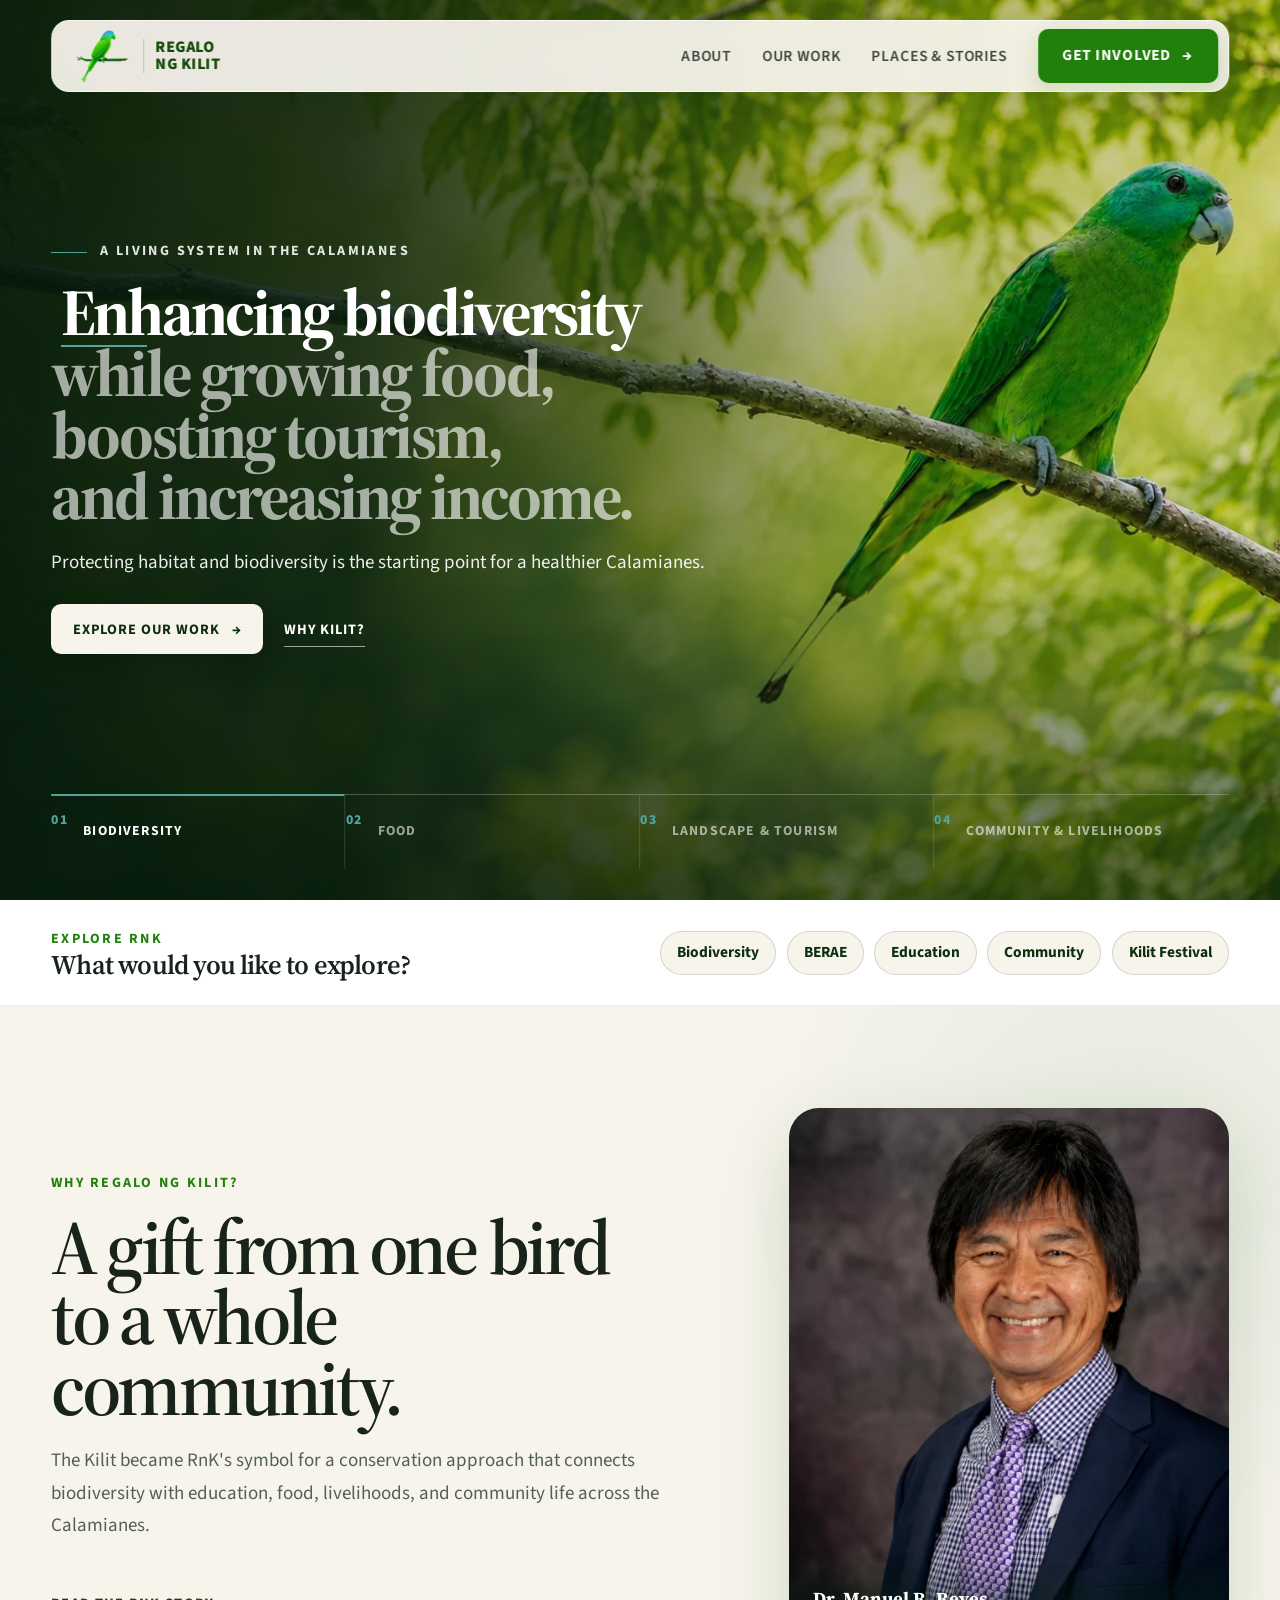
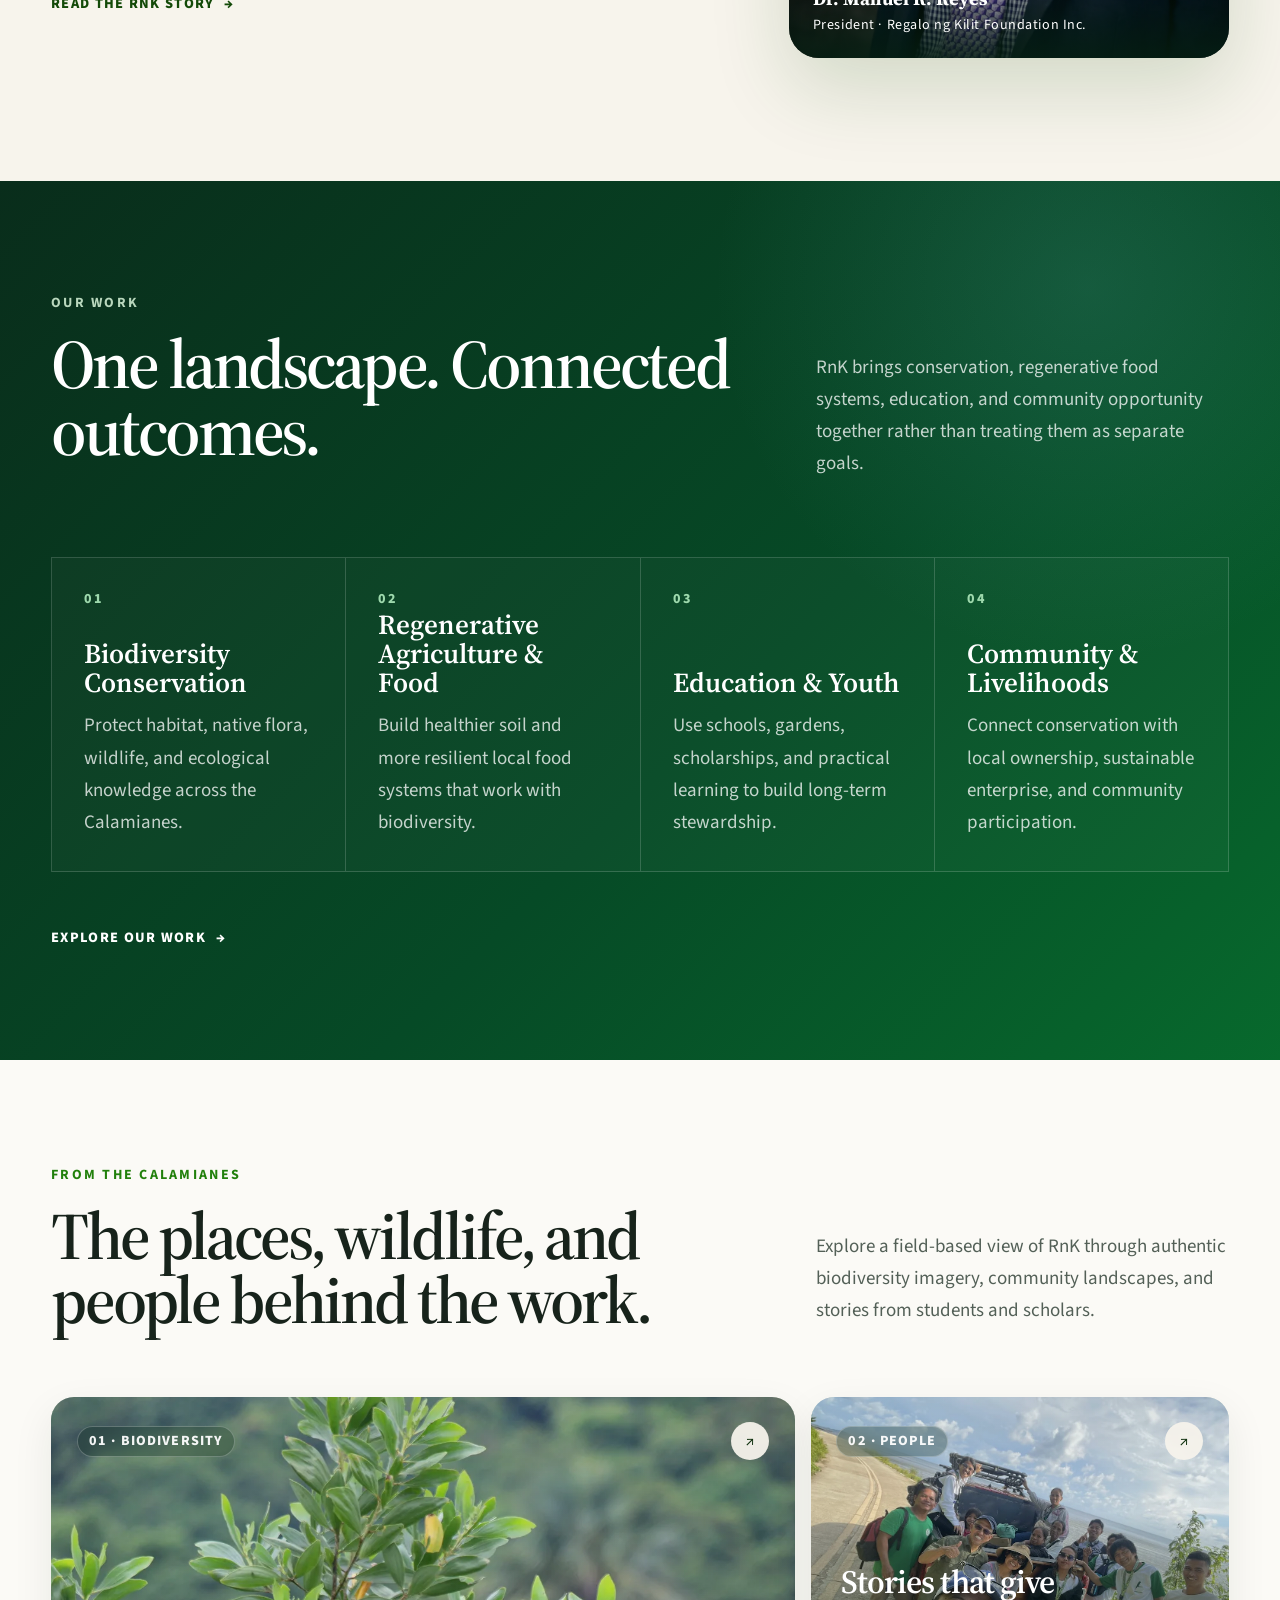
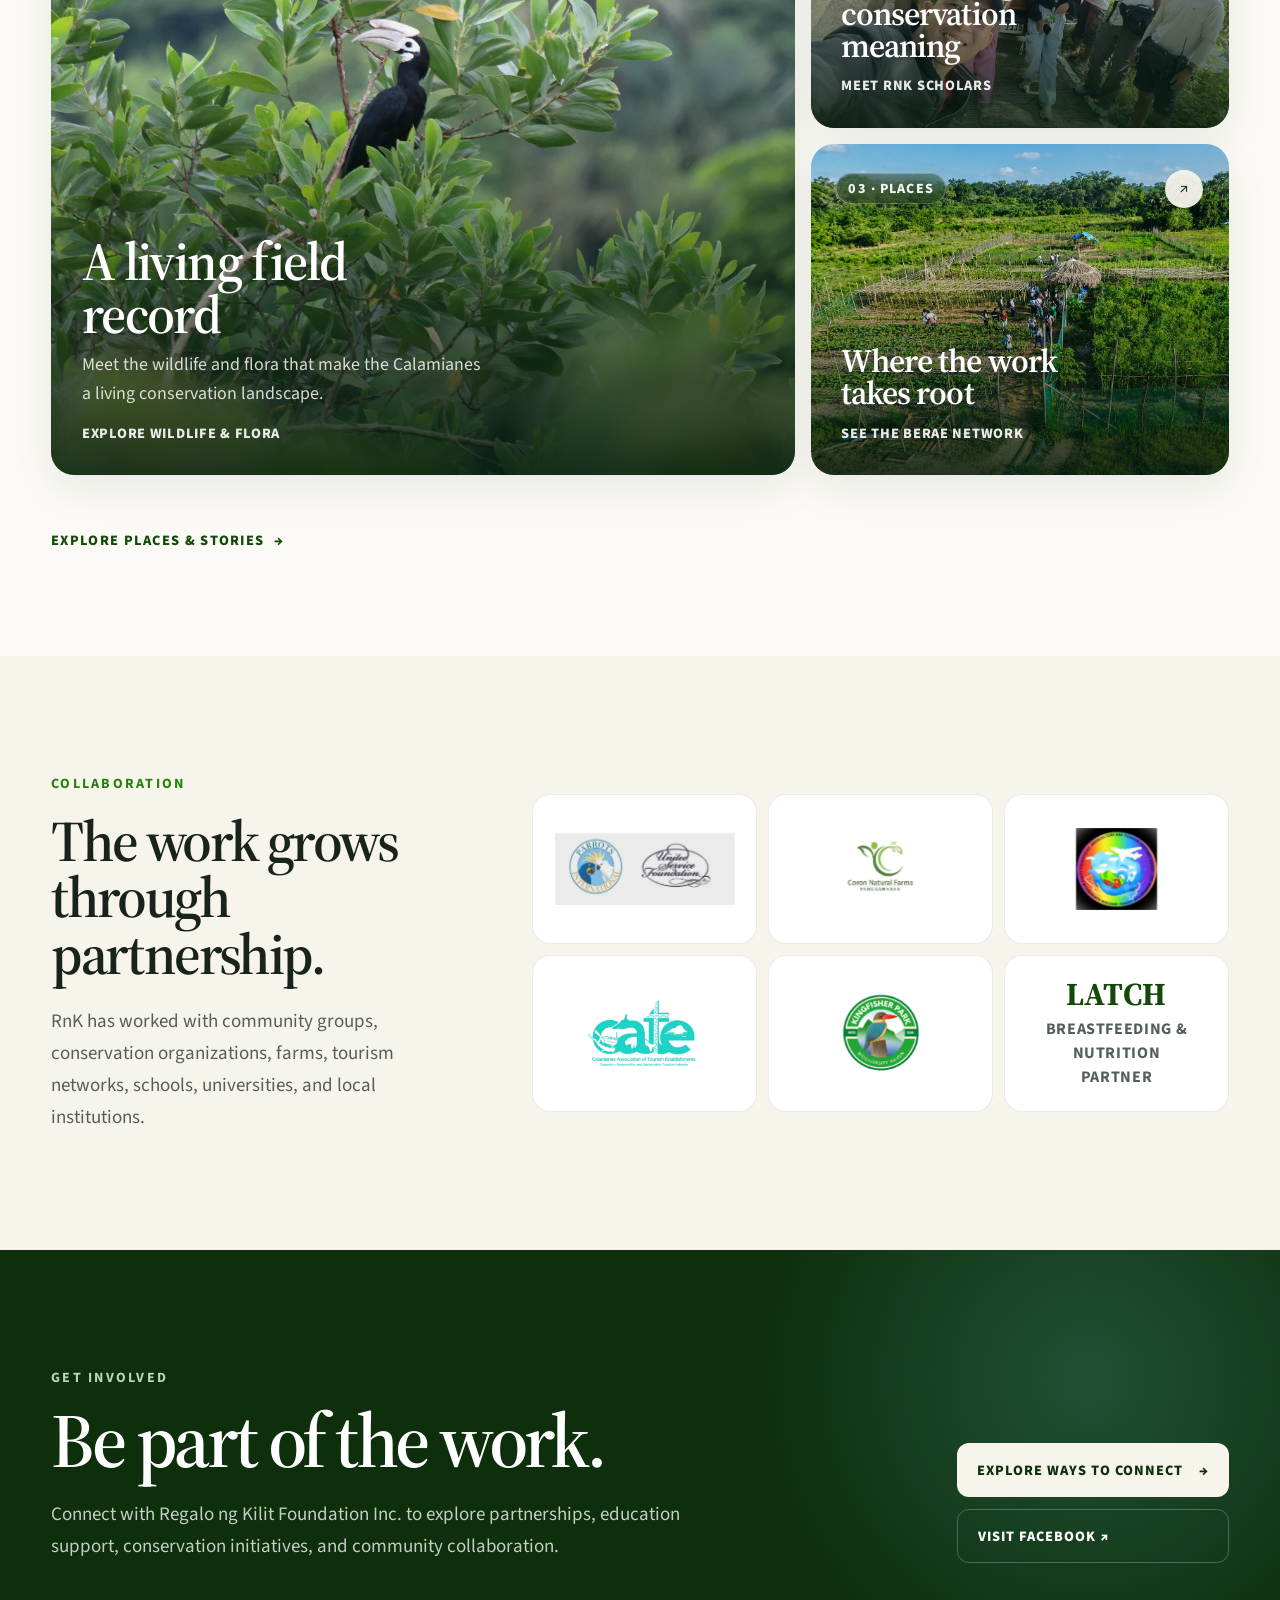
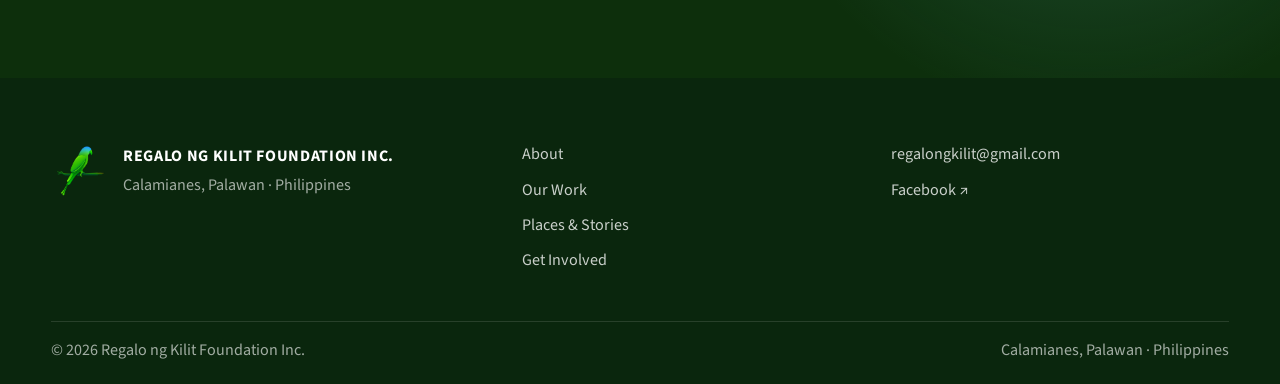
==== commit 4287eb16: "Add files via upload" ====
--- a/index.html
+++ b/index.html
@@ -11,7 +11,7 @@
 <link crossorigin="" href="https://fonts.gstatic.com" rel="preconnect"/>
 <link href="https://fonts.googleapis.com/css2?family=Source+Sans+3:wght@400;500;600;700;800&amp;family=Source+Serif+4:opsz,wght@8..60,400;8..60,500;8..60,600;8..60,700&amp;display=swap" rel="stylesheet">
 <link as="image" href="assets/images/hero-01-biodiversity.webp" rel="preload">
-<link href="css/styles-v1-13.css?v=1.13" rel="stylesheet"/>
+<link href="css/styles-v1-15.css?v=1.15" rel="stylesheet"/>
 </link></link></head>
 <body>
 <a class="skip-link" href="#main">Skip to content</a>
@@ -115,6 +115,21 @@
 <span class="editorial-chapter-index">04</span>
 <span class="editorial-chapter-label">Community &amp; Livelihoods</span>
 </button>
+</div>
+</section>
+<section class="home-explore-strip" aria-labelledby="home-explore-title">
+<div class="content-shell home-explore-inner" data-reveal="">
+<div class="home-explore-copy">
+<span class="section-kicker">Explore RnK</span>
+<h2 id="home-explore-title">What would you like to explore?</h2>
+</div>
+<nav class="home-explore-links" aria-label="Explore RnK by topic">
+<a href="places-stories.html#biodiversity">Biodiversity</a>
+<a href="our-work.html#berae">BERAE</a>
+<a href="places-stories.html#scholars">Education</a>
+<a href="our-work.html#community-livelihoods">Community</a>
+<a href="places-stories.html#kilit-festival">Kilit Festival</a>
+</nav>
 </div>
 </section>
 <!-- =======================================================
@@ -287,6 +302,6 @@
 </div>
 <div class="content-shell footer-bottom"><span>© 2026 Regalo ng Kilit Foundation Inc.</span><span>Calamianes, Palawan · Philippines</span></div>
 </footer>
-<script src="js/main-v1-13.js?v=1.13"></script>
+<script src="js/main-v1-15.js?v=1.15"></script>
 </body>
 </html>
--- a/css/styles-v1-15.css
+++ b/css/styles-v1-15.css
@@ -0,0 +1,7049 @@
+/* =========================================================
+   REGALO NG KILIT FOUNDATION INC.
+   WIX STUDIO SYNC V1 — HEADER + LIVING LANDSCAPE HERO
+   ========================================================= */
+
+
+/* ---------------------------------------------------------
+   DESIGN TOKENS
+   --------------------------------------------------------- */
+
+:root {
+
+  /* Brand / nature palette */
+  --forest-950: #0d2f0c;
+  --forest-900: #134a08;
+  --forest-700: #21800b;
+
+  --rnk-green: #38a41f;
+  --kilit-teal: #54a49e;
+
+  /* Neutral palette */
+  --ivory: #f7f4ec;
+  --mist: #edf4ef;
+  --white: #ffffff;
+
+  --ink: #17231b;
+  --ink-soft: #536057;
+
+  /* Borders */
+  --border-light: rgba(23, 35, 27, 0.09);
+  --border-medium: rgba(23, 35, 27, 0.15);
+
+  /* Typography */
+  --font-display:
+    "Source Serif 4",
+    Georgia,
+    serif;
+
+  --font-body:
+    "Source Sans 3",
+    Arial,
+    sans-serif;
+
+  /* Layout */
+  --container-max: 1380px;
+
+  /* Spacing */
+  --space-xs: 0.5rem;
+  --space-sm: 0.75rem;
+  --space-md: 1rem;
+  --space-lg: 1.5rem;
+  --space-xl: 2rem;
+  --space-2xl: 3rem;
+  --space-3xl: 5rem;
+
+  /* Radius */
+  --radius-sm: 10px;
+  --radius-md: 16px;
+  --radius-lg: 18px;
+
+  /* Motion */
+  --ease-standard:
+    cubic-bezier(0.22, 1, 0.36, 1);
+
+  --transition-fast:
+    220ms var(--ease-standard);
+
+  --transition-medium:
+    420ms var(--ease-standard);
+}
+
+
+/* ---------------------------------------------------------
+   RESET / BASE
+   --------------------------------------------------------- */
+
+*,
+*::before,
+*::after {
+  box-sizing: border-box;
+}
+
+html {
+  scroll-behavior: smooth;
+}
+
+body {
+  margin: 0;
+
+  font-family: var(--font-body);
+  color: var(--ink);
+
+  background: var(--ivory);
+
+  -webkit-font-smoothing: antialiased;
+  text-rendering: optimizeLegibility;
+}
+
+body.menu-open {
+  overflow: hidden;
+}
+
+img {
+  display: block;
+  max-width: 100%;
+}
+
+a {
+  color: inherit;
+  text-decoration: none;
+}
+
+button {
+  font: inherit;
+}
+
+a:focus-visible,
+button:focus-visible {
+  outline: 3px solid var(--kilit-teal);
+  outline-offset: 4px;
+}
+
+
+/* =========================================================
+   HEADER
+   ========================================================= */
+
+.site-header {
+  position: fixed;
+
+  top: 20px;
+  left: 50%;
+
+  width: min(94%, var(--container-max));
+
+  z-index: 1000;
+
+  transform: translateX(-50%);
+
+  transition:
+    top var(--transition-medium),
+    width var(--transition-medium);
+}
+
+
+/* ---------------------------------------------------------
+   HEADER SHELL
+   --------------------------------------------------------- */
+
+.header-shell {
+  position: relative;
+
+  min-height: 72px;
+
+  display: flex;
+  align-items: center;
+
+  padding:
+    7px
+    10px
+    7px
+    18px;
+
+  background:
+    rgba(247, 244, 236, 0.94);
+
+  border:
+    1px solid
+    rgba(255, 255, 255, 0.70);
+
+  border-radius:
+    var(--radius-lg);
+
+  box-shadow:
+    0 12px 40px
+    rgba(7, 35, 18, 0.13);
+
+  backdrop-filter:
+    blur(18px);
+
+  -webkit-backdrop-filter:
+    blur(18px);
+
+  transition:
+    min-height var(--transition-medium),
+    padding var(--transition-medium),
+    background var(--transition-medium),
+    box-shadow var(--transition-medium);
+}
+
+
+/* =========================================================
+   BRAND
+   ========================================================= */
+
+.brand {
+  display: flex;
+  align-items: center;
+
+  gap: 0.72rem;
+
+  flex-shrink: 0;
+
+  margin-right: auto;
+}
+
+.brand-symbol {
+  width: auto;
+  height: 55px;
+
+  object-fit: contain;
+
+  transition:
+    height var(--transition-medium),
+    transform var(--transition-medium);
+}
+
+.brand-divider {
+  width: 1px;
+  height: 34px;
+
+  flex-shrink: 0;
+
+  background:
+    rgba(19, 74, 8, 0.22);
+
+  transition:
+    height var(--transition-medium);
+}
+
+.brand-name {
+  display: flex;
+  flex-direction: column;
+
+  white-space: nowrap;
+
+  color: var(--forest-900);
+
+  font-family: var(--font-body);
+
+  font-size: 0.94rem;
+  font-weight: 800;
+
+  line-height: 0.90;
+
+  letter-spacing: 0.035em;
+
+  text-transform: uppercase;
+
+  transition:
+    font-size var(--transition-medium);
+}
+
+.brand-name span:first-child {
+  margin-bottom: 0.14rem;
+}
+
+
+/* =========================================================
+   DESKTOP NAVIGATION
+   ========================================================= */
+
+.desktop-nav {
+  display: flex;
+  align-items: center;
+
+  gap:
+    clamp(
+      1.4rem,
+      2.4vw,
+      2.6rem
+    );
+}
+
+.nav-link {
+  position: relative;
+
+  padding:
+    0.6rem
+    0;
+
+  color:
+    rgba(23, 35, 27, 0.82);
+
+  font-size: 0.88rem;
+  font-weight: 600;
+
+  letter-spacing: 0.055em;
+
+  text-transform: uppercase;
+
+  transition:
+    color var(--transition-fast);
+}
+
+.nav-link::after {
+  content: "";
+
+  position: absolute;
+
+  left: 0;
+  bottom: 2px;
+
+  width: 100%;
+  height: 1px;
+
+  background:
+    var(--forest-700);
+
+  transform:
+    scaleX(0);
+
+  transform-origin:
+    right;
+
+  transition:
+    transform var(--transition-medium);
+}
+
+.nav-link:hover {
+  color:
+    var(--forest-700);
+}
+
+.nav-link:hover::after {
+  transform:
+    scaleX(1);
+
+  transform-origin:
+    left;
+}
+
+
+/* =========================================================
+   HEADER CTA
+   ========================================================= */
+
+.header-cta {
+  width: 180px;
+  height: 54px;
+  min-width: 180px;
+  min-height: 54px;
+
+  display: inline-flex;
+  align-items: center;
+  justify-content: center;
+
+  gap: 0.7rem;
+  padding: 0 1.35rem;
+
+  border-radius: 10px;
+  background: var(--forest-700);
+  color: var(--white);
+
+  font-size: 0.875rem;
+  font-weight: 700;
+  letter-spacing: 0.055em;
+  line-height: 1;
+  text-transform: uppercase;
+  white-space: nowrap;
+
+  box-shadow: 0 7px 20px rgba(33, 128, 11, 0.18);
+
+  transition:
+    background var(--transition-fast),
+    transform var(--transition-fast),
+    box-shadow var(--transition-fast);
+}
+
+.header-cta:hover {
+  background:
+    var(--forest-900);
+
+  transform:
+    translateY(-2px);
+
+  box-shadow:
+    0 11px 26px
+    rgba(19, 74, 8, 0.23);
+}
+
+.header-cta span {
+  transition:
+    transform var(--transition-fast);
+}
+
+.header-cta:hover span {
+  transform:
+    translateX(3px);
+}
+
+
+/* =========================================================
+   HEADER SCROLL BEHAVIOR
+   Current Wix Studio version keeps the floating shell visually stable.
+   ========================================================= */
+
+/* =========================================================
+   MOBILE MENU BUTTON
+   ========================================================= */
+
+.menu-toggle {
+  display: none;
+
+  position: relative;
+
+  width: 48px;
+  height: 48px;
+
+  align-items: center;
+  justify-content: center;
+
+  flex-shrink: 0;
+
+  border: 0;
+
+  border-radius: 11px;
+
+  background:
+    var(--forest-900);
+
+  cursor: pointer;
+}
+
+.menu-toggle span {
+  position: absolute;
+
+  width: 20px;
+  height: 1.5px;
+
+  border-radius: 100px;
+
+  background:
+    var(--white);
+
+  transition:
+    transform var(--transition-medium),
+    top var(--transition-medium);
+}
+
+.menu-toggle span:first-child {
+  top: 20px;
+}
+
+.menu-toggle span:last-child {
+  top: 27px;
+}
+
+.menu-toggle.is-active
+span:first-child {
+  top: 24px;
+
+  transform:
+    rotate(45deg);
+}
+
+.menu-toggle.is-active
+span:last-child {
+  top: 24px;
+
+  transform:
+    rotate(-45deg);
+}
+
+
+/* =========================================================
+   MOBILE NAVIGATION
+   ========================================================= */
+
+.mobile-nav {
+  display: none;
+
+  margin-top: 8px;
+
+  overflow: hidden;
+
+  border:
+    1px solid
+    var(--border-light);
+
+  border-radius:
+    var(--radius-lg);
+
+  background:
+    rgba(247, 244, 236, 0.98);
+
+  box-shadow:
+    0 16px 45px
+    rgba(7, 35, 18, 0.13);
+
+  backdrop-filter:
+    blur(20px);
+
+  -webkit-backdrop-filter:
+    blur(20px);
+
+  opacity: 0;
+
+  transform:
+    translateY(-10px);
+
+  pointer-events: none;
+
+  transition:
+    opacity var(--transition-medium),
+    transform var(--transition-medium);
+}
+
+.mobile-nav.is-open {
+  opacity: 1;
+
+  transform:
+    translateY(0);
+
+  pointer-events: auto;
+}
+
+.mobile-nav-inner {
+  display: flex;
+
+  flex-direction: column;
+
+  padding: 1.1rem;
+}
+
+.mobile-nav-link {
+  display: grid;
+
+  grid-template-columns:
+    2rem 1fr;
+
+  gap: 1rem;
+
+  align-items: center;
+
+  min-height: 62px;
+
+  border-bottom:
+    1px solid
+    var(--border-light);
+
+  font-family:
+    var(--font-display);
+
+  font-size:
+    1.3rem;
+
+  font-weight:
+    600;
+}
+
+.mobile-nav-link span {
+  font-family:
+    var(--font-body);
+
+  font-size:
+    0.7rem;
+
+  font-weight:
+    600;
+
+  color:
+    var(--kilit-teal);
+
+  letter-spacing:
+    0.12em;
+}
+
+.mobile-nav-cta {
+  min-height: 58px;
+
+  margin-top:
+    1rem;
+
+  display: flex;
+
+  align-items: center;
+
+  justify-content:
+    space-between;
+
+  padding:
+    0 1.1rem;
+
+  border-radius:
+    10px;
+
+  background:
+    var(--forest-700);
+
+  color:
+    var(--white);
+
+  font-size:
+    0.85rem;
+
+  font-weight:
+    700;
+
+  letter-spacing:
+    0.07em;
+
+  text-transform:
+    uppercase;
+}
+
+
+/* =========================================================
+   HERO V2
+   ========================================================= */
+
+.hero {
+  position: relative;
+
+  min-height: 100vh;
+  min-height: 100svh;
+  min-height: 100dvh;
+
+  overflow: hidden;
+
+  background:
+    var(--forest-950);
+
+  color:
+    var(--white);
+}
+
+
+/* ---------------------------------------------------------
+   HERO SLIDESHOW
+   --------------------------------------------------------- */
+
+.hero-slideshow {
+  position: absolute;
+  inset: 0;
+  z-index: 0;
+  overflow: hidden;
+  background: var(--forest-950);
+}
+
+.hero-slide {
+  position: absolute;
+  inset: 0;
+  opacity: 0;
+  visibility: hidden;
+  pointer-events: none;
+  transition:
+    opacity 1.5s ease,
+    visibility 0s linear 1.5s;
+}
+
+.hero-slide.is-active {
+  opacity: 1;
+  visibility: visible;
+  transition:
+    opacity 1.5s ease,
+    visibility 0s linear 0s;
+}
+
+.hero-slide img {
+  width: 100%;
+  height: 100%;
+  object-fit: cover;
+  object-position: center center;
+}
+
+/* Keep the Kilit comfortably on the right side of Scene 01. */
+.hero-slide:nth-child(1) img {
+  object-position: 50% 50%;
+}
+
+/* ---------------------------------------------------------
+   HERO OVERLAY
+   --------------------------------------------------------- */
+
+.hero-shade {
+  position: absolute;
+
+  inset: 0;
+  z-index: 1;
+
+  background:
+
+    linear-gradient(
+      90deg,
+      rgba(5, 27, 13, 0.92) 0%,
+      rgba(5, 27, 13, 0.76) 29%,
+      rgba(5, 27, 13, 0.45) 50%,
+      rgba(5, 27, 13, 0.12) 76%,
+      rgba(5, 27, 13, 0.05) 100%
+    ),
+
+    linear-gradient(
+      0deg,
+      rgba(5, 27, 13, 0.45) 0%,
+      rgba(5, 27, 13, 0.05) 50%,
+      rgba(5, 27, 13, 0.12) 100%
+    );
+}
+
+
+/* ---------------------------------------------------------
+   HERO LAYOUT
+   --------------------------------------------------------- */
+
+.hero-inner {
+  position: relative;
+
+  z-index: 2;
+
+  width:
+    min(94%, var(--container-max));
+
+  min-height: 100vh;
+  min-height: 100svh;
+  min-height: 100dvh;
+
+  margin:
+    0 auto;
+
+  display: flex;
+
+  align-items:
+    flex-end;
+
+  justify-content:
+    space-between;
+
+  gap:
+    3rem;
+
+  padding:
+    clamp(8.4rem, 14vh, 10rem)
+    0
+    clamp(2.4rem, 4.5vh, 3.5rem);
+}
+
+
+/* ---------------------------------------------------------
+   HERO COPY
+   --------------------------------------------------------- */
+
+.hero-copy {
+  width: min(900px, 72%);
+}
+
+
+/* Eyebrow */
+
+.hero-eyebrow {
+  display: flex;
+
+  align-items: center;
+
+  gap: 0.75rem;
+
+  margin-bottom:
+    clamp(0.8rem, 1.7vh, 1.25rem);
+
+  color:
+    var(--white);
+
+  font-size:
+    0.72rem;
+
+  font-weight:
+    700;
+
+  letter-spacing:
+    0.16em;
+
+  text-transform:
+    uppercase;
+}
+
+.hero-eyebrow-line {
+  width: 34px;
+  height: 1px;
+
+  background:
+    var(--kilit-teal);
+}
+
+
+/* ---------------------------------------------------------
+   MAIN TAGLINE
+   --------------------------------------------------------- */
+
+.hero-title {
+  margin: 0;
+  max-width: 900px;
+
+  font-family: var(--font-display);
+  font-size: clamp(52px, 5.2vw, 83px);
+  font-weight: 700;
+  line-height: 0.94;
+  letter-spacing: -0.042em;
+}
+
+.hero-title span {
+  display: block;
+}
+
+
+/* ---------------------------------------------------------
+   DESCRIPTION
+   --------------------------------------------------------- */
+
+.hero-description {
+  max-width: 680px;
+
+  margin:
+    clamp(1rem, 2vh, 1.45rem)
+    0
+    0;
+
+  color: var(--white);
+  font-size: 1rem;
+  font-weight: 400;
+  line-height: 1.55;
+}
+
+
+/* =========================================================
+   HERO ACTIONS
+   ========================================================= */
+
+.hero-actions {
+  display: flex;
+
+  align-items: center;
+
+  gap:
+    1.25rem;
+
+  margin-top:
+    clamp(1.25rem, 2.4vh, 1.8rem);
+}
+
+
+/* Primary */
+
+.hero-primary {
+  min-height:
+    50px;
+
+  display:
+    inline-flex;
+
+  align-items:
+    center;
+
+  justify-content:
+    center;
+
+  gap:
+    0.75rem;
+
+  padding:
+    0 1.35rem;
+
+  border-radius:
+    10px;
+
+  background:
+    var(--ivory);
+
+  color:
+    var(--forest-950);
+
+  font-size:
+    0.80rem;
+
+  font-weight:
+    700;
+
+  letter-spacing:
+    0.06em;
+
+  text-transform:
+    uppercase;
+
+  box-shadow:
+    0 10px 30px
+    rgba(0, 0, 0, 0.16);
+
+  transition:
+    transform var(--transition-fast),
+    background var(--transition-fast),
+    box-shadow var(--transition-fast);
+}
+
+.hero-primary:hover {
+  background:
+    var(--white);
+
+  transform:
+    translateY(-2px);
+
+  box-shadow:
+    0 14px 34px
+    rgba(0, 0, 0, 0.22);
+}
+
+.hero-primary span {
+  transition:
+    transform var(--transition-fast);
+}
+
+.hero-primary:hover span {
+  transform:
+    translateX(3px);
+}
+
+
+/* Secondary */
+
+.hero-secondary {
+  position: relative;
+
+  padding:
+    0.65rem
+    0;
+
+  color:
+    var(--white);
+
+  font-size:
+    0.80rem;
+
+  font-weight:
+    700;
+
+  letter-spacing:
+    0.06em;
+
+  text-transform:
+    uppercase;
+}
+
+.hero-secondary::after {
+  content: "";
+
+  position: absolute;
+
+  left: 0;
+  bottom: 4px;
+
+  width: 100%;
+  height: 1px;
+
+  background:
+    rgba(255, 255, 255, 0.58);
+
+  transform-origin:
+    left;
+
+  transition:
+    transform var(--transition-fast),
+    background var(--transition-fast);
+}
+
+.hero-secondary:hover::after {
+  background:
+    var(--kilit-teal);
+
+  transform:
+    scaleX(0.72);
+}
+
+
+/* =========================================================
+   LOCATION MARKER
+   ========================================================= */
+
+.hero-location {
+  display: flex;
+
+  align-items:
+    center;
+
+  gap:
+    0.75rem;
+
+  flex-shrink:
+    0;
+
+  margin-bottom:
+    0.25rem;
+
+  color:
+    var(--white);
+}
+
+.hero-location-marker {
+  width:
+    8px;
+
+  height:
+    8px;
+
+  border-radius:
+    50%;
+
+  background:
+    var(--kilit-teal);
+
+  box-shadow:
+    0 0 0 6px
+    rgba(84, 164, 158, 0.13);
+}
+
+.hero-location div {
+  display:
+    flex;
+
+  flex-direction:
+    column;
+}
+
+.hero-location strong {
+  font-size:
+    0.76rem;
+
+  font-weight:
+    700;
+
+  letter-spacing:
+    0.08em;
+
+  text-transform:
+    uppercase;
+}
+
+.hero-location small {
+  margin-top:
+    0.2rem;
+
+  color:
+    #b7bdb8;
+
+  font-size:
+    0.72rem;
+}
+
+
+/* =========================================================
+   NEXT SECTION PLACEHOLDER
+   ========================================================= */
+
+.next-preview {
+  min-height:
+    60vh;
+
+  display:
+    grid;
+
+  place-items:
+    center;
+
+  padding:
+    7rem
+    1.5rem;
+
+  background:
+    var(--ivory);
+}
+
+.next-preview-inner {
+  width:
+    min(720px, 100%);
+
+  text-align:
+    center;
+}
+
+.section-kicker {
+  color:
+    var(--forest-700);
+
+  font-size:
+    0.74rem;
+
+  font-weight:
+    700;
+
+  letter-spacing:
+    0.16em;
+
+  text-transform:
+    uppercase;
+}
+
+.next-preview h2 {
+  margin:
+    1rem
+    0
+    1.2rem;
+
+  font-family:
+    var(--font-display);
+
+  font-size:
+    clamp(
+      2.7rem,
+      5vw,
+      4.8rem
+    );
+
+  font-weight:
+    600;
+
+  line-height:
+    1;
+
+  letter-spacing:
+    -0.035em;
+}
+
+.next-preview p {
+  max-width:
+    570px;
+
+  margin:
+    0 auto;
+
+  color:
+    var(--ink-soft);
+
+  line-height:
+    1.65;
+}
+
+
+/* =========================================================
+   TABLET / MOBILE
+   ========================================================= */
+
+@media (max-width: 900px) {
+
+  .site-header {
+    top:
+      14px;
+
+    width:
+      calc(100% - 28px);
+  }
+
+  .header-shell {
+    min-height:
+      66px;
+
+    padding:
+      6px
+      8px
+      6px
+      13px;
+  }
+
+  .brand {
+    gap:
+      0.62rem;
+  }
+
+  .brand-symbol {
+    height:
+      49px;
+  }
+
+  .brand-divider {
+    height:
+      30px;
+  }
+
+  .brand-name {
+    font-size:
+      0.82rem;
+  }
+
+  .desktop-nav {
+    display:
+      none;
+  }
+
+  .menu-toggle {
+    display:
+      inline-flex;
+  }
+
+  .mobile-nav {
+    display:
+      block;
+  }
+
+  .site-header.is-scrolled {
+    top:
+      8px;
+
+    width:
+      calc(100% - 20px);
+  }
+
+  .site-header.is-scrolled
+  .brand-symbol {
+    height:
+      44px;
+  }
+
+  .site-header.is-scrolled
+  .brand-divider {
+    height:
+      27px;
+  }
+
+  .site-header.is-scrolled
+  .brand-name {
+    font-size:
+      0.76rem;
+  }
+
+
+  /* -----------------------------------------------
+     HERO TABLET
+     ----------------------------------------------- */
+
+  .hero-slide img {
+    object-position:
+      58% center;
+  }
+
+  .hero-slide:nth-child(1) img {
+    object-position: 68% center;
+  }
+
+  .hero-shade {
+    background:
+
+      linear-gradient(
+        180deg,
+        rgba(5, 27, 13, 0.08) 0%,
+        rgba(5, 27, 13, 0.17) 26%,
+        rgba(5, 27, 13, 0.52) 57%,
+        rgba(5, 27, 13, 0.88) 82%,
+        rgba(5, 27, 13, 0.97) 100%
+      );
+  }
+
+  .hero-inner {
+    width:
+      calc(100% - 48px);
+
+    align-items:
+      flex-end;
+
+    padding:
+      7.5rem
+      0
+      2.4rem;
+  }
+
+  .hero-copy {
+    width:
+      min(680px, 100%);
+  }
+
+  /*
+     Important:
+     Remove the forced four-line desktop structure.
+     The complete tagline can now wrap naturally.
+  */
+
+  .hero-title span {
+    display:
+      inline;
+  }
+
+  .hero-title span::after {
+    content:
+      " ";
+  }
+
+  .hero-title {
+    max-width:
+      670px;
+
+    font-size:
+      clamp(
+        2.9rem,
+        7.4vw,
+        4.3rem
+      );
+
+    line-height:
+      0.98;
+  }
+
+  .hero-description {
+    max-width:
+      620px;
+
+    margin-top:
+      1.15rem;
+
+    font-size:
+      0.95rem;
+
+    line-height:
+      1.52;
+  }
+
+  .hero-actions {
+    margin-top:
+      1.4rem;
+  }
+
+  .hero-location {
+    display:
+      none;
+  }
+
+}
+
+
+/* =========================================================
+   MOBILE
+   ========================================================= */
+
+@media (max-width: 600px) {
+
+  .hero-slide img {
+    object-position:
+      59% center;
+  }
+
+  .hero-slide:nth-child(1) img {
+    object-position: 70% center;
+  }
+
+  .hero-inner {
+    width:
+      calc(100% - 40px);
+
+    padding:
+      7.1rem
+      0
+      1.7rem;
+  }
+
+  .hero-eyebrow {
+    gap:
+      0;
+
+    margin-bottom:
+      0.75rem;
+
+    font-size:
+      0.62rem;
+
+    letter-spacing:
+      0.13em;
+  }
+
+  .hero-eyebrow-line {
+    display:
+      none;
+  }
+
+  .hero-title {
+    max-width:
+      100%;
+
+    font-size:
+      clamp(
+        2.6rem,
+        10.3vw,
+        3.35rem
+      );
+
+    line-height:
+      0.98;
+
+    letter-spacing:
+      -0.038em;
+  }
+
+  .hero-description {
+    margin-top:
+      1rem;
+
+    font-size:
+      0.90rem;
+
+    line-height:
+      1.48;
+  }
+
+  .hero-actions {
+    flex-direction:
+      row;
+
+    flex-wrap:
+      wrap;
+
+    align-items:
+      center;
+
+    gap:
+      0.95rem;
+
+    margin-top:
+      1.25rem;
+  }
+
+  .hero-primary {
+    min-height:
+      48px;
+
+    padding:
+      0 1.2rem;
+
+    font-size:
+      0.76rem;
+  }
+
+  .hero-secondary {
+    font-size:
+      0.76rem;
+  }
+
+}
+
+
+/* =========================================================
+   SMALL MOBILE
+   ========================================================= */
+
+@media (max-width: 480px) {
+
+  .header-shell {
+    border-radius:
+      16px;
+  }
+
+  .mobile-nav {
+    border-radius:
+      16px;
+  }
+
+  .brand {
+    gap:
+      0.48rem;
+  }
+
+  .brand-symbol {
+    height:
+      43px;
+  }
+
+  .brand-divider {
+    height:
+      26px;
+  }
+
+  .brand-name {
+    font-size:
+      0.70rem;
+
+    letter-spacing:
+      0.02em;
+  }
+
+  .menu-toggle {
+    width:
+      46px;
+
+    height:
+      46px;
+  }
+
+  .hero-inner {
+    width:
+      calc(100% - 34px);
+
+    padding-top:
+      6.8rem;
+
+    padding-bottom:
+      1.45rem;
+  }
+
+  .hero-title {
+    font-size:
+      clamp(
+        2.45rem,
+        10.8vw,
+        3rem
+      );
+  }
+
+  .hero-description {
+    font-size:
+      0.87rem;
+  }
+
+  .hero-actions {
+    margin-top:
+      1.1rem;
+  }
+
+}
+
+
+/* =========================================================
+   SHORT DESKTOP / LAPTOP SCREENS
+   ========================================================= */
+
+@media
+(min-width: 901px)
+and (max-height: 820px) {
+
+  .hero-inner {
+    padding-top:
+      7.5rem;
+
+    padding-bottom:
+      1.8rem;
+  }
+
+  .hero-eyebrow {
+    margin-bottom:
+      0.75rem;
+  }
+
+  .hero-title {
+    font-size:
+      clamp(
+        3rem,
+        4.3vw,
+        4.55rem
+      );
+
+    line-height:
+      0.93;
+  }
+
+  .hero-description {
+    max-width:
+      610px;
+
+    margin-top:
+      0.95rem;
+
+    font-size:
+      0.91rem;
+
+    line-height:
+      1.48;
+  }
+
+  .hero-actions {
+    margin-top:
+      1.05rem;
+  }
+
+  .hero-primary {
+    min-height:
+      46px;
+  }
+
+}
+
+
+/* =========================================================
+   SHORT MOBILE SCREENS
+   ========================================================= */
+
+@media
+(max-width: 600px)
+and (max-height: 780px) {
+
+  .hero-inner {
+    padding-top:
+      6.4rem;
+
+    padding-bottom:
+      1.15rem;
+  }
+
+  .hero-eyebrow {
+    margin-bottom:
+      0.55rem;
+  }
+
+  .hero-title {
+    font-size:
+      clamp(
+        2.15rem,
+        9.5vw,
+        2.75rem
+      );
+
+    line-height:
+      0.96;
+  }
+
+  .hero-description {
+    margin-top:
+      0.7rem;
+
+    font-size:
+      0.82rem;
+
+    line-height:
+      1.42;
+  }
+
+  .hero-actions {
+    margin-top:
+      0.85rem;
+  }
+
+  .hero-primary {
+    min-height:
+      44px;
+  }
+
+}
+
+
+/* =========================================================
+   VERY SMALL MOBILE
+   ========================================================= */
+
+@media (max-width: 360px) {
+
+  .brand-symbol {
+    height:
+      39px;
+  }
+
+  .brand-divider {
+    height:
+      24px;
+  }
+
+  .brand-name {
+    font-size:
+      0.64rem;
+  }
+
+  .hero-inner {
+    width:
+      calc(100% - 30px);
+  }
+
+  .hero-title {
+    font-size:
+      2.3rem;
+  }
+
+  .hero-description {
+    font-size:
+      0.82rem;
+  }
+
+}
+
+
+/* =========================================================
+   REDUCED MOTION
+   ========================================================= */
+
+@media
+(prefers-reduced-motion: reduce) {
+
+  .hero-slide {
+    transition: none !important;
+  }
+
+
+  *,
+  *::before,
+  *::after {
+    scroll-behavior:
+      auto !important;
+
+    transition-duration:
+      0.01ms !important;
+
+    animation-duration:
+      0.01ms !important;
+
+    animation-iteration-count:
+      1 !important;
+  }
+
+}
+/* =========================================================
+   HOMEPAGE V2 — VERIFIED / STAFF-SUPPLIED CONTENT SECTIONS
+   Header + Hero styles above remain unchanged from Wix Sync V1.
+   ========================================================= */
+
+:root {
+  --rnk-official: #087830;
+  --rnk-official-dark: #045a24;
+  --leaf-pale: #eaf2df;
+  --sand: #e8dfce;
+  --warm-white: #fbfaf6;
+  --night-green: #082d1c;
+}
+
+.content-shell {
+  width: min(92%, var(--container-max));
+  margin: 0 auto;
+}
+
+.section-kicker-light {
+  color: #b9d7bd;
+}
+
+.section-lead {
+  color: var(--ink-soft);
+  font-size: clamp(1.02rem, 1.4vw, 1.2rem);
+  line-height: 1.72;
+}
+
+/* Accessibility utility */
+.sr-only {
+  position: absolute !important;
+  width: 1px !important;
+  height: 1px !important;
+  padding: 0 !important;
+  margin: -1px !important;
+  overflow: hidden !important;
+  clip: rect(0, 0, 0, 0) !important;
+  white-space: nowrap !important;
+  border: 0 !important;
+}
+
+/* ---------------------------------------------------------
+   ORIGIN / WHY KILIT
+   --------------------------------------------------------- */
+.origin-section {
+  position: relative;
+  overflow: hidden;
+  padding: clamp(6rem, 10vw, 9rem) 0;
+  background:
+    radial-gradient(circle at 88% 20%, rgba(8, 120, 48, 0.08), transparent 30%),
+    var(--ivory);
+}
+
+.origin-grid {
+  display: grid;
+  grid-template-columns: minmax(0, 1.06fr) minmax(340px, 0.94fr);
+  gap: clamp(3.5rem, 7vw, 8rem);
+  align-items: center;
+}
+
+.origin-copy h2,
+.work-heading h2,
+.biodiversity-heading h2,
+.stories-heading h2,
+.partners-copy h2,
+.involved-inner h2 {
+  margin: 1rem 0 1.45rem;
+  font-family: var(--font-display);
+  font-weight: 600;
+  letter-spacing: -0.045em;
+}
+
+.origin-copy h2 {
+  max-width: 760px;
+  font-size: clamp(3.25rem, 6vw, 6.2rem);
+  line-height: 0.92;
+}
+
+.founder-quote {
+  max-width: 720px;
+  margin: clamp(2rem, 4vw, 3.5rem) 0 0;
+  padding: 1.45rem 0 1.45rem 1.55rem;
+  border-left: 2px solid var(--rnk-official);
+  color: var(--forest-950);
+  font-family: var(--font-display);
+  font-size: clamp(1.45rem, 2.3vw, 2.05rem);
+  font-style: italic;
+  line-height: 1.35;
+}
+
+.origin-note {
+  display: grid;
+  gap: 0.2rem;
+  margin-top: 2.1rem;
+  color: var(--ink-soft);
+}
+
+.origin-note span {
+  color: var(--rnk-official);
+  font-size: 0.72rem;
+  font-weight: 800;
+  letter-spacing: 0.14em;
+  text-transform: uppercase;
+}
+
+.origin-note strong {
+  font-weight: 600;
+}
+
+.origin-visual {
+  position: relative;
+  min-height: 640px;
+}
+
+.founder-photo-wrap {
+  position: absolute;
+  top: 0;
+  right: 0;
+  width: min(84%, 520px);
+  overflow: hidden;
+  border-radius: 30px;
+  background: #d8decf;
+  box-shadow: 0 30px 80px rgba(19, 74, 8, 0.16);
+}
+
+.founder-photo {
+  width: 100%;
+  aspect-ratio: 4 / 5;
+  object-fit: cover;
+  object-position: center top;
+}
+
+.founder-caption {
+  position: absolute;
+  left: 0;
+  right: 0;
+  bottom: 0;
+  display: flex;
+  flex-direction: column;
+  gap: 0.16rem;
+  padding: 1.4rem 1.5rem;
+  color: white;
+  background: linear-gradient(180deg, transparent, rgba(5, 31, 18, 0.86));
+}
+
+.founder-caption strong {
+  font-family: var(--font-display);
+  font-size: 1.15rem;
+}
+
+.founder-caption span {
+  font-size: 0.76rem;
+  letter-spacing: 0.04em;
+}
+
+
+/* ---------------------------------------------------------
+   WORK / BERAE
+   --------------------------------------------------------- */
+.work-section {
+  padding: clamp(6rem, 10vw, 9rem) 0;
+  color: white;
+  background:
+    radial-gradient(circle at 85% 12%, rgba(84, 164, 158, 0.20), transparent 28%),
+    linear-gradient(135deg, #092d1b 0%, #064a26 58%, #087830 120%);
+}
+
+.work-heading,
+.biodiversity-heading,
+.stories-heading {
+  display: grid;
+  grid-template-columns: minmax(0, 1.25fr) minmax(300px, 0.75fr);
+  gap: clamp(2rem, 6vw, 7rem);
+  align-items: end;
+}
+
+.work-heading h2,
+.stories-heading h2 {
+  max-width: 900px;
+  color: white;
+  font-size: clamp(3rem, 5.4vw, 5.6rem);
+  line-height: 0.96;
+}
+
+.work-heading > p,
+.stories-heading > p {
+  margin: 0 0 0.4rem;
+  color: rgba(255, 255, 255, 0.72);
+  font-size: 1.03rem;
+  line-height: 1.65;
+}
+
+.berae-layout {
+  display: grid;
+  grid-template-columns: minmax(320px, 0.85fr) minmax(0, 1.15fr);
+  gap: clamp(2.5rem, 5vw, 5.5rem);
+  align-items: start;
+  margin-top: clamp(4rem, 7vw, 6.5rem);
+}
+
+.berae-poster {
+  margin: 0;
+  padding: 1rem;
+  border: 1px solid rgba(255, 255, 255, 0.14);
+  border-radius: 28px;
+  background: rgba(255, 255, 255, 0.06);
+  box-shadow: 0 24px 70px rgba(0, 0, 0, 0.20);
+}
+
+.berae-poster img {
+  width: 100%;
+  border-radius: 20px;
+}
+
+.berae-poster figcaption {
+  padding: 0.9rem 0.4rem 0.2rem;
+  color: rgba(255, 255, 255, 0.56);
+  font-size: 0.72rem;
+  letter-spacing: 0.04em;
+}
+
+.berae-pillars {
+  display: grid;
+  gap: 1px;
+  overflow: hidden;
+  border: 1px solid rgba(255, 255, 255, 0.13);
+  border-radius: 28px;
+  background: rgba(255, 255, 255, 0.13);
+}
+
+.pillar-card {
+  display: grid;
+  grid-template-columns: 54px 1fr;
+  column-gap: 1.1rem;
+  padding: clamp(1.5rem, 3vw, 2.4rem);
+  background: rgba(8, 45, 28, 0.94);
+}
+
+.pillar-number {
+  grid-row: span 2;
+  padding-top: 0.25rem;
+  color: #8fd0a2;
+  font-size: 0.72rem;
+  font-weight: 800;
+  letter-spacing: 0.16em;
+}
+
+.pillar-card h3 {
+  margin: 0 0 0.6rem;
+  font-family: var(--font-display);
+  font-size: clamp(1.6rem, 2.5vw, 2.3rem);
+  font-weight: 600;
+}
+
+.pillar-card p {
+  margin: 0;
+  color: rgba(255, 255, 255, 0.68);
+  line-height: 1.6;
+}
+
+.site-network {
+  margin-top: clamp(3.5rem, 6vw, 5rem);
+  padding-top: 2rem;
+  border-top: 1px solid rgba(255, 255, 255, 0.16);
+}
+
+.site-network-heading {
+  display: flex;
+  justify-content: space-between;
+  gap: 2rem;
+  margin-bottom: 1.4rem;
+}
+
+.site-network-heading span {
+  color: #9ed9ad;
+  font-size: 0.72rem;
+  font-weight: 800;
+  letter-spacing: 0.15em;
+  text-transform: uppercase;
+}
+
+.site-network-heading strong {
+  color: rgba(255, 255, 255, 0.65);
+  font-size: 0.85rem;
+  font-weight: 500;
+}
+
+.site-chips {
+  display: flex;
+  flex-wrap: wrap;
+  gap: 0.7rem;
+}
+
+.site-chips span {
+  padding: 0.75rem 1rem;
+  border: 1px solid rgba(255, 255, 255, 0.16);
+  border-radius: 999px;
+  background: rgba(255, 255, 255, 0.055);
+  color: rgba(255, 255, 255, 0.88);
+  font-size: 0.79rem;
+  line-height: 1.25;
+}
+
+/* ---------------------------------------------------------
+   BIODIVERSITY
+   --------------------------------------------------------- */
+.biodiversity-section {
+  padding: clamp(6rem, 10vw, 9rem) 0;
+  background: var(--warm-white);
+}
+
+.biodiversity-heading h2 {
+  max-width: 850px;
+  font-size: clamp(3rem, 5.2vw, 5.5rem);
+  line-height: 0.96;
+}
+
+.biodiversity-heading > p {
+  margin: 0 0 0.45rem;
+  color: var(--ink-soft);
+  font-size: 1.03rem;
+  line-height: 1.65;
+}
+
+.biodiversity-grid {
+  display: grid;
+  grid-template-columns: repeat(12, 1fr);
+  grid-auto-rows: minmax(180px, 20vw);
+  gap: 0.9rem;
+  margin-top: clamp(3rem, 6vw, 5.3rem);
+}
+
+.bio-card {
+  position: relative;
+  grid-column: span 4;
+  overflow: hidden;
+  margin: 0;
+  border-radius: 22px;
+  background: #dfe7dd;
+}
+
+.bio-card-large {
+  grid-column: span 8;
+  grid-row: span 2;
+}
+
+.bio-card-wide {
+  grid-column: span 8;
+}
+
+.bio-card img {
+  width: 100%;
+  height: 100%;
+  object-fit: cover;
+  transition: transform 900ms var(--ease-standard);
+}
+
+.bio-card:hover img {
+  transform: scale(1.035);
+}
+
+.bio-card figcaption {
+  position: absolute;
+  left: 0.8rem;
+  right: 0.8rem;
+  bottom: 0.8rem;
+  display: flex;
+  align-items: end;
+  justify-content: space-between;
+  gap: 1rem;
+  padding: 0.85rem 0.95rem;
+  border: 1px solid rgba(255, 255, 255, 0.30);
+  border-radius: 14px;
+  background: rgba(7, 35, 20, 0.68);
+  color: white;
+  backdrop-filter: blur(10px);
+}
+
+.bio-card figcaption strong {
+  font-family: var(--font-display);
+  font-size: 1rem;
+  font-weight: 600;
+}
+
+.bio-card figcaption span {
+  color: rgba(255, 255, 255, 0.62);
+  font-size: 0.68rem;
+  font-weight: 700;
+  letter-spacing: 0.08em;
+  text-transform: uppercase;
+}
+
+/* ---------------------------------------------------------
+   PEOPLE & STORIES
+   --------------------------------------------------------- */
+.stories-section {
+  padding: clamp(6rem, 10vw, 9rem) 0;
+  overflow: hidden;
+  color: white;
+  background: #102b20;
+}
+
+.scholar-rail {
+  display: grid;
+  grid-auto-flow: column;
+  grid-auto-columns: minmax(270px, 31vw);
+  gap: 1rem;
+  margin-top: clamp(3rem, 6vw, 5rem);
+  padding: 0 0 1.2rem;
+  overflow-x: auto;
+  overscroll-behavior-inline: contain;
+  scroll-snap-type: inline mandatory;
+  scrollbar-color: rgba(255,255,255,.28) transparent;
+}
+
+.scholar-card {
+  position: relative;
+  min-height: 520px;
+  padding: 0;
+  overflow: hidden;
+  scroll-snap-align: start;
+  border: 0;
+  border-radius: 24px;
+  background: #d9f3ad;
+  cursor: pointer;
+  text-align: left;
+}
+
+.scholar-card img {
+  width: 100%;
+  height: 100%;
+  object-fit: cover;
+  transition: transform 700ms var(--ease-standard);
+}
+
+.scholar-card:hover img {
+  transform: scale(1.018);
+}
+
+.scholar-card-meta {
+  position: absolute;
+  left: 0.75rem;
+  right: 0.75rem;
+  bottom: 0.75rem;
+  display: grid;
+  gap: 0.23rem;
+  padding: 1rem 1.05rem;
+  border: 1px solid rgba(255,255,255,.35);
+  border-radius: 16px;
+  background: rgba(5, 39, 22, 0.84);
+  color: white;
+  backdrop-filter: blur(14px);
+}
+
+.scholar-card-meta strong {
+  font-family: var(--font-display);
+  font-size: 1.1rem;
+  font-weight: 600;
+}
+
+.scholar-card-meta small {
+  color: rgba(255,255,255,.68);
+  font-size: 0.72rem;
+  line-height: 1.35;
+}
+
+.scholar-card-meta em {
+  margin-top: 0.35rem;
+  color: #b9d7bd;
+  font-size: 0.68rem;
+  font-style: normal;
+  font-weight: 800;
+  letter-spacing: 0.08em;
+  text-transform: uppercase;
+}
+
+/* ---------------------------------------------------------
+   PARTNERS
+   --------------------------------------------------------- */
+.partners-section {
+  padding: clamp(5.5rem, 9vw, 8rem) 0;
+  background: var(--ivory);
+}
+
+.partners-grid {
+  display: grid;
+  grid-template-columns: minmax(300px, 0.72fr) minmax(0, 1.28fr);
+  gap: clamp(3rem, 7vw, 8rem);
+  align-items: center;
+}
+
+.partners-copy h2 {
+  font-size: clamp(2.8rem, 4.5vw, 4.8rem);
+  line-height: 0.98;
+}
+
+.partners-copy p {
+  max-width: 560px;
+  margin: 0;
+  color: var(--ink-soft);
+  line-height: 1.65;
+}
+
+.logo-wall {
+  display: grid;
+  grid-template-columns: repeat(3, minmax(0, 1fr));
+  gap: 0.7rem;
+}
+
+.partner-logo {
+  min-height: 150px;
+  display: grid;
+  place-items: center;
+  padding: 1.35rem;
+  border: 1px solid var(--border-light);
+  border-radius: 18px;
+  background: white;
+}
+
+.partner-logo img {
+  width: 100%;
+  height: 82px;
+  object-fit: contain;
+  mix-blend-mode: multiply;
+}
+
+/* ---------------------------------------------------------
+   GET INVOLVED + FOOTER FEEL
+   --------------------------------------------------------- */
+.involved-section {
+  padding: clamp(5.5rem, 9vw, 8rem) 0;
+  color: white;
+  background:
+    radial-gradient(circle at 85% 30%, rgba(84, 164, 158, 0.28), transparent 30%),
+    var(--forest-950);
+}
+
+.involved-inner {
+  display: flex;
+  justify-content: space-between;
+  gap: 3rem;
+  align-items: flex-end;
+}
+
+.involved-inner > div:first-child {
+  max-width: 820px;
+}
+
+.involved-inner h2 {
+  color: white;
+  font-size: clamp(3.3rem, 6vw, 6.6rem);
+  line-height: 0.9;
+}
+
+.involved-inner p {
+  max-width: 680px;
+  margin: 0;
+  color: rgba(255,255,255,.68);
+  font-size: 1.02rem;
+  line-height: 1.65;
+}
+
+.involved-actions {
+  display: flex;
+  flex-direction: column;
+  gap: 0.75rem;
+  min-width: 250px;
+}
+
+.involved-primary,
+.involved-secondary {
+  min-height: 54px;
+  display: inline-flex;
+  align-items: center;
+  justify-content: space-between;
+  gap: 1rem;
+  padding: 0 1.25rem;
+  border-radius: 12px;
+  font-size: 0.78rem;
+  font-weight: 800;
+  letter-spacing: 0.07em;
+  text-transform: uppercase;
+  transition: transform var(--transition-fast), background var(--transition-fast);
+}
+
+.involved-primary {
+  background: var(--ivory);
+  color: var(--forest-950);
+}
+
+.involved-secondary {
+  border: 1px solid rgba(255,255,255,.24);
+  color: white;
+}
+
+.involved-primary:hover,
+.involved-secondary:hover {
+  transform: translateY(-2px);
+}
+
+.involved-secondary:hover {
+  background: rgba(255,255,255,.08);
+}
+
+/* ---------------------------------------------------------
+   STORY DIALOG
+   --------------------------------------------------------- */
+.story-dialog {
+  width: min(760px, calc(100% - 2rem));
+  max-height: 92vh;
+  padding: 0;
+  overflow: auto;
+  border: 0;
+  border-radius: 24px;
+  background: #d9f3ad;
+  box-shadow: 0 30px 90px rgba(0,0,0,.38);
+}
+
+.story-dialog::backdrop {
+  background: rgba(2, 17, 10, 0.80);
+  backdrop-filter: blur(8px);
+}
+
+.story-dialog img {
+  width: 100%;
+  height: auto;
+}
+
+.story-dialog-close {
+  position: fixed;
+  z-index: 2;
+  width: 46px;
+  height: 46px;
+  margin: 14px;
+  border: 1px solid rgba(255,255,255,.4);
+  border-radius: 50%;
+  background: rgba(4, 45, 25, .86);
+  color: white;
+  font-size: 1.6rem;
+  line-height: 1;
+  cursor: pointer;
+}
+
+/* ---------------------------------------------------------
+   REVEAL MOTION
+   --------------------------------------------------------- */
+[data-reveal] {
+  opacity: 0;
+  transform: translateY(22px);
+  transition:
+    opacity 700ms var(--ease-standard),
+    transform 800ms var(--ease-standard);
+}
+
+[data-reveal].is-visible {
+  opacity: 1;
+  transform: none;
+}
+
+/* ---------------------------------------------------------
+   RESPONSIVE — NEW SECTIONS ONLY
+   --------------------------------------------------------- */
+@media (max-width: 980px) {
+  .origin-grid,
+  .berae-layout,
+  .partners-grid,
+  .work-heading,
+  .biodiversity-heading,
+  .stories-heading {
+    grid-template-columns: 1fr;
+  }
+
+  .origin-visual {
+    min-height: 600px;
+  }
+
+  .founder-photo-wrap {
+    left: 12%;
+    right: auto;
+  }
+
+  .work-heading > p,
+  .biodiversity-heading > p,
+  .stories-heading > p {
+    max-width: 680px;
+  }
+
+  .scholar-rail {
+    grid-auto-columns: minmax(285px, 46vw);
+  }
+
+  .involved-inner {
+    align-items: flex-start;
+    flex-direction: column;
+  }
+
+  .involved-actions {
+    width: min(100%, 420px);
+  }
+}
+
+@media (max-width: 720px) {
+  .origin-section,
+  .work-section,
+  .biodiversity-section,
+  .stories-section,
+  .partners-section,
+  .involved-section {
+    padding-top: 5.4rem;
+    padding-bottom: 5.4rem;
+  }
+
+  .origin-copy h2,
+  .work-heading h2,
+  .biodiversity-heading h2,
+  .stories-heading h2,
+  .partners-copy h2,
+  .involved-inner h2 {
+    letter-spacing: -0.038em;
+  }
+
+  .origin-copy h2 {
+    font-size: clamp(3rem, 13vw, 4.7rem);
+  }
+
+  .origin-visual {
+    min-height: 510px;
+  }
+
+  .founder-photo-wrap {
+    left: auto;
+    right: 0;
+    width: 88%;
+    border-radius: 22px;
+  }
+
+  .berae-poster,
+  .berae-pillars {
+    border-radius: 22px;
+  }
+
+  .site-network-heading {
+    flex-direction: column;
+    gap: 0.4rem;
+  }
+
+  .biodiversity-grid {
+    grid-template-columns: repeat(2, 1fr);
+    grid-auto-rows: 230px;
+  }
+
+  .bio-card,
+  .bio-card-large,
+  .bio-card-wide {
+    grid-column: span 1;
+    grid-row: span 1;
+  }
+
+  .bio-card-large {
+    grid-column: span 2;
+    grid-row: span 2;
+  }
+
+  .bio-card-wide {
+    grid-column: span 2;
+  }
+
+  .scholar-rail {
+    grid-auto-columns: minmax(270px, 76vw);
+  }
+
+  .scholar-card {
+    min-height: 500px;
+  }
+
+  .logo-wall {
+    grid-template-columns: repeat(2, minmax(0, 1fr));
+  }
+
+  .partner-logo {
+    min-height: 125px;
+  }
+}
+
+@media (max-width: 480px) {
+  .content-shell {
+    width: calc(100% - 34px);
+  }
+
+  .origin-visual {
+    min-height: 440px;
+  }
+
+  .founder-photo-wrap {
+    width: 92%;
+  }
+
+  .founder-caption {
+    padding: 1.1rem;
+  }
+
+  .pillar-card {
+    grid-template-columns: 42px 1fr;
+  }
+
+  .site-chips span {
+    width: 100%;
+    border-radius: 14px;
+  }
+
+  .biodiversity-grid {
+    grid-template-columns: 1fr;
+    grid-auto-rows: 260px;
+  }
+
+  .bio-card,
+  .bio-card-large,
+  .bio-card-wide {
+    grid-column: span 1;
+    grid-row: span 1;
+  }
+
+  .bio-card-large {
+    min-height: 420px;
+  }
+
+  .bio-card figcaption {
+    align-items: flex-start;
+    flex-direction: column;
+    gap: 0.2rem;
+  }
+
+  .logo-wall {
+    grid-template-columns: 1fr 1fr;
+  }
+
+  .partner-logo {
+    min-height: 110px;
+    padding: 1rem;
+  }
+
+  .partner-logo img {
+    height: 64px;
+  }
+}
+
+@media (prefers-reduced-motion: reduce) {
+  [data-reveal] {
+    opacity: 1 !important;
+    transform: none !important;
+  }
+}
+
+/* =========================================================
+   HERO CONCEPT C — EDITORIAL CHAPTERS
+   Formal, minimal, photography-first.
+   ========================================================= */
+
+.editorial-hero {
+  position: relative;
+  min-height: 100vh;
+  min-height: 100svh;
+  min-height: 100dvh;
+  overflow: hidden;
+  isolation: isolate;
+  background: var(--forest-950);
+  color: var(--white);
+}
+
+.editorial-media,
+.editorial-frame,
+.editorial-frame img,
+.editorial-overlay {
+  position: absolute;
+  inset: 0;
+}
+
+.editorial-media {
+  z-index: 0;
+  overflow: hidden;
+  background: var(--forest-950);
+}
+
+.editorial-frame {
+  margin: 0;
+  opacity: 0;
+  visibility: hidden;
+  transform: scale(1.018);
+  transition:
+    opacity 1.35s ease,
+    visibility 0s linear 1.35s,
+    transform 9s var(--ease-standard);
+}
+
+.editorial-frame.is-active {
+  opacity: 1;
+  visibility: visible;
+  transform: scale(1);
+  transition:
+    opacity 1.35s ease,
+    visibility 0s linear 0s,
+    transform 9s var(--ease-standard);
+}
+
+.editorial-frame img {
+  width: 100%;
+  height: 100%;
+  object-fit: cover;
+}
+
+.editorial-frame-0 img { object-position: 64% center; }
+.editorial-frame-1 img { object-position: 53% center; }
+.editorial-frame-2 img { object-position: 61% center; }
+.editorial-frame-3 img { object-position: 55% center; }
+
+.editorial-overlay {
+  z-index: 1;
+  pointer-events: none;
+  background:
+    linear-gradient(
+      90deg,
+      rgba(4, 25, 12, 0.94) 0%,
+      rgba(4, 25, 12, 0.84) 27%,
+      rgba(4, 25, 12, 0.57) 46%,
+      rgba(4, 25, 12, 0.18) 68%,
+      rgba(4, 25, 12, 0.05) 100%
+    ),
+    linear-gradient(
+      0deg,
+      rgba(4, 25, 12, 0.58) 0%,
+      rgba(4, 25, 12, 0.05) 36%,
+      rgba(4, 25, 12, 0.10) 100%
+    );
+}
+
+.editorial-shell {
+  position: relative;
+  z-index: 2;
+  width: min(94%, var(--container-max));
+  min-height: 100vh;
+  min-height: 100svh;
+  min-height: 100dvh;
+  margin: 0 auto;
+  display: flex;
+  align-items: center;
+  padding:
+    clamp(8.8rem, 15vh, 10.5rem)
+    0
+    clamp(9rem, 15vh, 11rem);
+}
+
+.editorial-copy {
+  width: min(870px, 66%);
+}
+
+.editorial-eyebrow {
+  display: flex;
+  align-items: center;
+  gap: 0.8rem;
+  margin-bottom: clamp(1rem, 2.2vh, 1.5rem);
+  color: rgba(255, 255, 255, 0.88);
+  font-size: 0.72rem;
+  font-weight: 700;
+  letter-spacing: 0.17em;
+  text-transform: uppercase;
+}
+
+.editorial-eyebrow-line {
+  width: 36px;
+  height: 1px;
+  background: var(--kilit-teal);
+}
+
+.editorial-title {
+  margin: 0;
+  max-width: 900px;
+  font-family: var(--font-display);
+  font-size: clamp(3.65rem, 5.15vw, 5.35rem);
+  font-weight: 700;
+  line-height: 0.93;
+  letter-spacing: -0.044em;
+}
+
+.editorial-title-line {
+  position: relative;
+  display: block;
+  width: fit-content;
+  max-width: 100%;
+  color: rgba(255, 255, 255, 0.62);
+  transition:
+    color 520ms var(--ease-standard),
+    transform 520ms var(--ease-standard);
+}
+
+.editorial-title-line::after {
+  content: "";
+  position: absolute;
+  left: 0;
+  bottom: -0.055em;
+  width: 0;
+  height: 2px;
+  background: var(--kilit-teal);
+  transition: width 520ms var(--ease-standard);
+}
+
+.editorial-title-line.is-emphasized {
+  color: #fff;
+  transform: translateX(10px);
+}
+
+.editorial-title-line.is-emphasized::after {
+  width: min(86px, 18%);
+}
+
+.editorial-description {
+  max-width: 660px;
+  min-height: 1.65em;
+  margin: clamp(1.15rem, 2.2vh, 1.55rem) 0 0;
+  color: rgba(255, 255, 255, 0.92);
+  font-size: 1rem;
+  font-weight: 400;
+  line-height: 1.55;
+  transition:
+    opacity 240ms ease,
+    transform 240ms ease;
+}
+
+.editorial-description.is-changing {
+  opacity: 0;
+  transform: translateY(4px);
+}
+
+.editorial-actions {
+  display: flex;
+  align-items: center;
+  gap: 1.3rem;
+  margin-top: clamp(1.35rem, 2.8vh, 1.9rem);
+}
+
+.editorial-chapters {
+  position: absolute;
+  z-index: 3;
+  left: 50%;
+  bottom: clamp(1.45rem, 3.5vh, 2.45rem);
+  width: min(94%, var(--container-max));
+  transform: translateX(-50%);
+  display: grid;
+  grid-template-columns: repeat(4, minmax(0, 1fr));
+  border-top: 1px solid rgba(255, 255, 255, 0.24);
+}
+
+.editorial-chapter {
+  position: relative;
+  min-height: 74px;
+  display: grid;
+  grid-template-columns: auto 1fr;
+  align-items: center;
+  gap: 0.9rem;
+  padding: 0.95rem 1rem 0.9rem 0;
+  border: 0;
+  border-right: 1px solid rgba(255, 255, 255, 0.14);
+  background: transparent;
+  color: rgba(255, 255, 255, 0.58);
+  text-align: left;
+  cursor: pointer;
+  transition:
+    color 280ms ease,
+    background 280ms ease;
+}
+
+.editorial-chapter:last-child {
+  border-right: 0;
+}
+
+.editorial-chapter::before {
+  content: "";
+  position: absolute;
+  top: -1px;
+  left: 0;
+  width: 0;
+  height: 2px;
+  background: var(--kilit-teal);
+  transition: width 480ms var(--ease-standard);
+}
+
+.editorial-chapter:hover,
+.editorial-chapter.is-active {
+  color: #fff;
+}
+
+.editorial-chapter.is-active::before {
+  width: 100%;
+}
+
+.editorial-chapter-index {
+  align-self: start;
+  margin-top: 0.11rem;
+  color: var(--kilit-teal);
+  font-size: 0.65rem;
+  font-weight: 800;
+  letter-spacing: 0.13em;
+}
+
+.editorial-chapter-label {
+  font-size: 0.77rem;
+  font-weight: 700;
+  line-height: 1.2;
+  letter-spacing: 0.085em;
+  text-transform: uppercase;
+}
+
+@media (max-width: 1100px) {
+  .editorial-copy {
+    width: min(760px, 74%);
+  }
+
+  .editorial-title {
+    font-size: clamp(3.35rem, 6.2vw, 4.65rem);
+  }
+
+  .editorial-chapter-label {
+    font-size: 0.70rem;
+  }
+}
+
+@media (max-width: 900px) {
+  .editorial-frame-0 img { object-position: 72% center; }
+  .editorial-frame-1 img { object-position: 58% center; }
+  .editorial-frame-2 img { object-position: 62% center; }
+  .editorial-frame-3 img { object-position: 61% center; }
+
+  .editorial-overlay {
+    background:
+      linear-gradient(
+        180deg,
+        rgba(4, 25, 12, 0.08) 0%,
+        rgba(4, 25, 12, 0.18) 28%,
+        rgba(4, 25, 12, 0.62) 57%,
+        rgba(4, 25, 12, 0.94) 84%,
+        rgba(4, 25, 12, 0.98) 100%
+      );
+  }
+
+  .editorial-shell {
+    width: calc(100% - 48px);
+    align-items: flex-end;
+    padding: 7.5rem 0 9.3rem;
+  }
+
+  .editorial-copy {
+    width: min(690px, 100%);
+  }
+
+  .editorial-title {
+    font-size: clamp(2.9rem, 7.4vw, 4.2rem);
+    line-height: 0.98;
+  }
+
+  .editorial-title-line {
+    display: inline;
+    color: rgba(255, 255, 255, 0.72);
+  }
+
+  .editorial-title-line::after {
+    display: none;
+  }
+
+  .editorial-title-line::before {
+    content: " ";
+  }
+
+  .editorial-title-line:first-child::before {
+    content: "";
+  }
+
+  .editorial-title-line.is-emphasized {
+    color: #fff;
+    transform: none;
+  }
+
+  .editorial-chapters {
+    width: calc(100% - 48px);
+    bottom: 1.35rem;
+  }
+
+  .editorial-chapter {
+    min-height: 64px;
+    gap: 0.55rem;
+    padding-right: 0.55rem;
+  }
+
+  .editorial-chapter-label {
+    font-size: 0.64rem;
+    letter-spacing: 0.065em;
+  }
+}
+
+@media (max-width: 600px) {
+  .editorial-frame-0 img { object-position: 73% center; }
+  .editorial-frame-1 img { object-position: 62% center; }
+  .editorial-frame-2 img { object-position: 64% center; }
+  .editorial-frame-3 img { object-position: 63% center; }
+
+  .editorial-shell {
+    width: calc(100% - 40px);
+    padding: 7.1rem 0 8.5rem;
+  }
+
+  .editorial-eyebrow {
+    gap: 0;
+    margin-bottom: 0.75rem;
+    font-size: 0.62rem;
+    letter-spacing: 0.13em;
+  }
+
+  .editorial-eyebrow-line {
+    display: none;
+  }
+
+  .editorial-title {
+    font-size: clamp(2.55rem, 10.2vw, 3.35rem);
+    letter-spacing: -0.038em;
+  }
+
+  .editorial-description {
+    margin-top: 1rem;
+    font-size: 0.9rem;
+    line-height: 1.48;
+  }
+
+  .editorial-actions {
+    flex-wrap: wrap;
+    gap: 0.95rem;
+    margin-top: 1.25rem;
+  }
+
+  .editorial-chapters {
+    width: calc(100% - 40px);
+    grid-template-columns: repeat(4, 1fr);
+    bottom: 1rem;
+  }
+
+  .editorial-chapter {
+    min-height: 58px;
+    display: flex;
+    flex-direction: column;
+    justify-content: center;
+    align-items: flex-start;
+    gap: 0.2rem;
+    padding: 0.55rem 0.35rem 0.5rem 0;
+  }
+
+  .editorial-chapter-label {
+    display: none;
+  }
+
+  .editorial-chapter-index {
+    margin-top: 0;
+    font-size: 0.68rem;
+  }
+
+  .editorial-chapter.is-active .editorial-chapter-index::after {
+    content: "  •";
+    color: #fff;
+  }
+}
+
+@media (min-width: 901px) and (max-height: 820px) {
+  .editorial-shell {
+    padding-top: 7.2rem;
+    padding-bottom: 7.8rem;
+  }
+
+  .editorial-eyebrow {
+    margin-bottom: 0.8rem;
+  }
+
+  .editorial-title {
+    font-size: clamp(3rem, 4.35vw, 4.55rem);
+  }
+
+  .editorial-description {
+    max-width: 620px;
+    margin-top: 0.95rem;
+    font-size: 0.92rem;
+  }
+
+  .editorial-actions {
+    margin-top: 1.1rem;
+  }
+
+  .editorial-chapters {
+    bottom: 1rem;
+  }
+
+  .editorial-chapter {
+    min-height: 58px;
+  }
+}
+
+@media (max-width: 600px) and (max-height: 780px) {
+  .editorial-shell {
+    padding-top: 6.35rem;
+    padding-bottom: 7.25rem;
+  }
+
+  .editorial-title {
+    font-size: clamp(2.15rem, 9.5vw, 2.78rem);
+  }
+
+  .editorial-description {
+    font-size: 0.82rem;
+    line-height: 1.42;
+  }
+
+  .editorial-actions {
+    margin-top: 0.9rem;
+  }
+}
+
+@media (prefers-reduced-motion: reduce) {
+  .editorial-frame,
+  .editorial-title-line,
+  .editorial-title-line::after,
+  .editorial-description,
+  .editorial-chapter,
+  .editorial-chapter::before {
+    transition: none !important;
+  }
+}
+
+/* =========================================================
+   MULTIPAGE V1 — INTERIOR PAGES + FOOTER
+   ========================================================= */
+
+.nav-link.is-current {
+  color: var(--forest-900);
+  font-weight: 800;
+}
+
+.nav-link.is-current::after {
+  transform: scaleX(1);
+}
+
+.header-cta.is-current {
+  box-shadow: inset 0 0 0 2px rgba(255,255,255,.28);
+}
+
+.section-text-link {
+  display: inline-flex;
+  align-items: center;
+  gap: .6rem;
+  margin-top: 1.5rem;
+  color: var(--forest-900);
+  font-size: .82rem;
+  font-weight: 800;
+  letter-spacing: .09em;
+  text-transform: uppercase;
+}
+
+.section-text-link span { transition: transform var(--transition-fast); }
+.section-text-link:hover span { transform: translateX(4px); }
+.section-text-link-light { color: #fff; }
+.section-more { margin-top: 2rem; }
+
+.site-footer {
+  background: #0a260d;
+  color: rgba(255,255,255,.86);
+  padding: 4rem 0 1.4rem;
+}
+
+.footer-grid {
+  display: grid;
+  grid-template-columns: 1.3fr 1fr 1fr;
+  gap: 2rem;
+  align-items: start;
+}
+
+.footer-brand { display: flex; align-items: center; gap: 1rem; }
+.footer-brand img { width: 56px; height: 56px; object-fit: contain; }
+.footer-brand div { display: flex; flex-direction: column; gap: .25rem; }
+.footer-brand strong { color: #fff; font-size: .92rem; text-transform: uppercase; letter-spacing: .04em; }
+.footer-brand span { color: rgba(255,255,255,.55); font-size: .82rem; }
+.footer-nav, .footer-contact { display: grid; gap: .7rem; }
+.footer-nav a, .footer-contact a { color: rgba(255,255,255,.68); font-size: .86rem; }
+.footer-nav a:hover, .footer-contact a:hover { color: #fff; }
+.footer-bottom {
+  display: flex;
+  justify-content: space-between;
+  gap: 1rem;
+  margin-top: 3rem;
+  padding-top: 1rem;
+  border-top: 1px solid rgba(255,255,255,.12);
+  color: rgba(255,255,255,.42);
+  font-size: .72rem;
+}
+
+.interior-page { background: var(--ivory); }
+
+.page-hero {
+  position: relative;
+  min-height: min(78vh, 760px);
+  display: flex;
+  align-items: flex-end;
+  overflow: hidden;
+  color: #fff;
+}
+
+.page-hero-media,
+.page-hero-overlay { position: absolute; inset: 0; }
+.page-hero-media img { width: 100%; height: 100%; object-fit: cover; }
+.page-hero-about .page-hero-media img { object-position: center 42%; }
+.page-hero-work .page-hero-media img { object-position: center 55%; }
+.page-hero-stories .page-hero-media img { object-position: center 45%; }
+.page-hero-involved .page-hero-media img { object-position: center 45%; }
+
+.page-hero-overlay {
+  background:
+    linear-gradient(180deg, rgba(4,22,9,.14) 0%, rgba(4,22,9,.18) 30%, rgba(4,22,9,.78) 100%),
+    linear-gradient(90deg, rgba(4,22,9,.68) 0%, rgba(4,22,9,.16) 66%, rgba(4,22,9,.04) 100%);
+}
+
+.page-hero-inner {
+  position: relative;
+  z-index: 2;
+  padding-top: 10rem;
+  padding-bottom: 5rem;
+}
+
+.page-eyebrow {
+  display: inline-flex;
+  align-items: center;
+  gap: .65rem;
+  margin-bottom: 1rem;
+  font-size: .7rem;
+  font-weight: 800;
+  letter-spacing: .15em;
+  text-transform: uppercase;
+  color: rgba(255,255,255,.74);
+}
+
+.page-eyebrow::before { content:""; width: 44px; height: 1px; background: var(--kilit-teal); }
+
+.page-hero h1 {
+  width: min(900px, 82%);
+  margin: 0;
+  font-family: var(--font-display);
+  font-size: clamp(3.8rem, 7vw, 7rem);
+  font-weight: 500;
+  line-height: .92;
+  letter-spacing: -.045em;
+}
+
+.page-hero p {
+  width: min(670px, 78%);
+  margin: 1.35rem 0 0;
+  color: rgba(255,255,255,.82);
+  font-size: 1.03rem;
+  line-height: 1.65;
+}
+
+.page-section { padding: 7rem 0; }
+.page-section-light { background: var(--ivory); }
+.page-section-mist { background: var(--mist); }
+.page-section-green { background: var(--forest-900); color: #fff; }
+.page-section-dark { background: #0a260d; color: #fff; }
+
+.split-intro {
+  display: grid;
+  grid-template-columns: .75fr 1.25fr;
+  gap: 6vw;
+  align-items: start;
+}
+
+.split-intro h2,
+.page-heading h2,
+.vision-grid h2,
+.founder-feature h2,
+.approach-grid h2,
+.site-story-grid h2,
+.geography-grid h2,
+.festival-grid h2,
+.contact-panel h2,
+.verification-note h2,
+.education-feature h2,
+.berae-deep-copy h2 {
+  margin: .5rem 0 0;
+  font-family: var(--font-display);
+  font-size: clamp(2.5rem, 4.6vw, 4.6rem);
+  font-weight: 500;
+  line-height: .98;
+  letter-spacing: -.035em;
+}
+
+.fact-grid {
+  display: grid;
+  grid-template-columns: repeat(2, minmax(0,1fr));
+  border-top: 1px solid var(--border-medium);
+}
+
+.fact-grid > div {
+  display: grid;
+  gap: .45rem;
+  padding: 1.35rem 1.2rem 1.35rem 0;
+  border-bottom: 1px solid var(--border-light);
+}
+
+.fact-grid span,
+.place-list span,
+.contact-links span {
+  color: var(--ink-soft);
+  font-size: .7rem;
+  font-weight: 800;
+  letter-spacing: .12em;
+  text-transform: uppercase;
+}
+
+.fact-grid strong { font-size: 1rem; line-height: 1.35; }
+
+.founder-feature {
+  display: grid;
+  grid-template-columns: 1fr .7fr;
+  gap: 7vw;
+  align-items: center;
+}
+.founder-feature-copy p,
+.vision-grid p,
+.berae-deep-copy p,
+.site-story-grid p,
+.geography-grid p,
+.festival-grid p,
+.contact-panel p,
+.verification-note p,
+.education-feature p,
+.page-heading p {
+  font-size: 1.02rem;
+  line-height: 1.68;
+}
+.founder-feature-copy p { color: rgba(255,255,255,.72); max-width: 660px; }
+.founder-feature blockquote {
+  margin: 2rem 0 0;
+  padding: 1.4rem 0 1.4rem 1.25rem;
+  border-left: 2px solid var(--kilit-teal);
+  color: #fff;
+  font-family: var(--font-display);
+  font-size: clamp(1.4rem, 2.2vw, 2.1rem);
+  line-height: 1.2;
+}
+.founder-feature-visual { margin: 0; }
+.founder-feature-visual img { width: 100%; aspect-ratio: 4/5; object-fit: cover; border-radius: 1.25rem; }
+.founder-feature-visual figcaption { display:flex; flex-direction:column; gap:.15rem; margin-top:.8rem; }
+.founder-feature-visual figcaption span { color: rgba(255,255,255,.56); font-size:.82rem; }
+
+.vision-grid {
+  display: grid;
+  grid-template-columns: 1.15fr .85fr;
+  gap: 8vw;
+  align-items: start;
+}
+.vision-grid article:last-child { padding-top: 3rem; }
+.vision-grid p { color: var(--ink-soft); font-size: 1.25rem; }
+
+.page-heading { max-width: 850px; margin-bottom: 3.4rem; }
+.page-heading p { color: var(--ink-soft); max-width: 720px; }
+.page-heading-light p { color: rgba(255,255,255,.64); }
+
+.timeline-grid {
+  display: grid;
+  grid-template-columns: repeat(3, minmax(0,1fr));
+  border-top: 1px solid rgba(23,35,27,.12);
+  border-left: 1px solid rgba(23,35,27,.12);
+}
+.timeline-grid article {
+  min-height: 270px;
+  padding: 1.5rem;
+  border-right: 1px solid rgba(23,35,27,.12);
+  border-bottom: 1px solid rgba(23,35,27,.12);
+}
+.timeline-grid article > span,
+.work-pillar-grid article > span,
+.involvement-grid article > span {
+  color: var(--kilit-teal);
+  font-size: .7rem;
+  font-weight: 800;
+  letter-spacing: .13em;
+}
+.timeline-grid h3,
+.work-pillar-grid h3,
+.involvement-grid h3,
+.approach-list h3 {
+  margin: 1.25rem 0 .6rem;
+  font-family: var(--font-display);
+  font-size: 1.65rem;
+  font-weight: 600;
+  line-height: 1.05;
+}
+.timeline-grid p,
+.work-pillar-grid p,
+.involvement-grid p,
+.approach-list p { color: var(--ink-soft); line-height: 1.58; }
+
+.approach-grid {
+  display: grid;
+  grid-template-columns: .85fr 1.15fr;
+  gap: 7vw;
+}
+.approach-list { border-top: 1px solid rgba(255,255,255,.14); }
+.approach-list article {
+  display: grid;
+  grid-template-columns: 54px 1fr;
+  gap: 1rem;
+  padding: 1.35rem 0;
+  border-bottom: 1px solid rgba(255,255,255,.14);
+}
+.approach-list article > span { color: var(--kilit-teal); font-size:.72rem; font-weight:800; }
+.approach-list h3 { margin:0 0 .35rem; color:#fff; }
+.approach-list p { margin:0; color:rgba(255,255,255,.6); }
+
+.next-page-cta {
+  background: var(--ivory);
+  padding: 5rem 0;
+}
+.next-page-cta .content-shell { border-top: 1px solid var(--border-medium); padding-top: 2.25rem; }
+.next-page-cta span:first-child { color: var(--kilit-teal); font-size:.7rem; font-weight:800; letter-spacing:.12em; text-transform:uppercase; }
+.next-page-cta h2 { margin:.55rem 0 1.25rem; font-family:var(--font-display); font-size:clamp(2.3rem,4vw,4rem); font-weight:500; letter-spacing:-.03em; }
+.next-page-cta a { display:inline-flex; gap:.6rem; color:var(--forest-900); font-weight:800; text-transform:uppercase; font-size:.78rem; letter-spacing:.1em; }
+
+.work-pillar-grid {
+  display: grid;
+  grid-template-columns: repeat(12, 1fr);
+  gap: 1rem;
+}
+.work-pillar-grid article {
+  grid-column: span 4;
+  min-height: 320px;
+  padding: 1.5rem;
+  border: 1px solid var(--border-light);
+  border-radius: 1rem;
+  background: rgba(255,255,255,.48);
+}
+.work-pillar-grid article:nth-child(4), .work-pillar-grid article:nth-child(5) { grid-column: span 6; }
+
+.berae-deep-dive {
+  display:grid;
+  grid-template-columns:1fr .75fr;
+  gap:7vw;
+  align-items:center;
+}
+.berae-deep-copy p { color:rgba(255,255,255,.68); }
+.berae-deep-dive figure { margin:0; }
+.berae-deep-dive figure img { width:100%; border-radius:1rem; }
+.berae-deep-dive figcaption { color:rgba(255,255,255,.5); font-size:.72rem; margin-top:.6rem; }
+.mini-pillars { display:flex; flex-wrap:wrap; gap:.55rem; margin-top:1.5rem; }
+.mini-pillars span { border:1px solid rgba(255,255,255,.18); border-radius:999px; padding:.55rem .8rem; font-size:.72rem; text-transform:uppercase; letter-spacing:.08em; }
+
+.system-flow {
+  display:grid;
+  grid-template-columns:1fr auto 1fr auto 1fr;
+  align-items:center;
+  gap:1rem;
+  margin-top:2.5rem;
+}
+.system-flow div { min-height:170px; padding:1.5rem; border:1px solid var(--border-medium); background:rgba(255,255,255,.5); border-radius:1rem; display:flex; flex-direction:column; justify-content:space-between; }
+.system-flow span { color:var(--kilit-teal); font-size:.72rem; font-weight:800; text-transform:uppercase; letter-spacing:.12em; }
+.system-flow strong { font-family:var(--font-display); font-size:1.5rem; }
+.system-flow i { color:var(--forest-700); font-style:normal; }
+
+.site-story-grid,
+.geography-grid,
+.festival-grid,
+.contact-panel,
+.education-feature {
+  display:grid;
+  grid-template-columns:.85fr 1.15fr;
+  gap:7vw;
+  align-items:start;
+}
+.network-list { display:grid; border-top:1px solid var(--border-medium); }
+.network-list span { padding:1rem 0; border-bottom:1px solid var(--border-light); font-weight:700; }
+
+.education-feature p { color:rgba(255,255,255,.64); }
+.education-collage { display:grid; grid-template-columns:1fr 1fr; gap:1rem; }
+.education-collage img { width:100%; border-radius:1rem; box-shadow:0 18px 50px rgba(0,0,0,.2); }
+.text-cta-light { display:inline-flex; margin-top:1rem; color:#fff; font-weight:800; text-transform:uppercase; font-size:.78rem; letter-spacing:.1em; }
+
+.place-list { display:grid; gap:0; border-top:1px solid var(--border-medium); }
+.place-list article { padding:1.3rem 0; border-bottom:1px solid var(--border-light); }
+.place-list article span { color:var(--forest-700); }
+.place-list p { margin:.35rem 0 0; color:var(--ink-soft); }
+
+.story-bio-grid {
+  display:grid;
+  grid-template-columns:repeat(3,1fr);
+  gap:1rem;
+}
+.story-bio-grid figure { margin:0; position:relative; overflow:hidden; border-radius:1rem; min-height:330px; }
+.story-bio-grid img { width:100%; height:100%; object-fit:cover; transition:transform .7s var(--ease-standard); }
+.story-bio-grid figure:hover img { transform:scale(1.035); }
+.story-bio-grid figcaption { position:absolute; left:1rem; bottom:1rem; padding:.45rem .65rem; border-radius:.5rem; background:rgba(5,25,12,.7); color:#fff; backdrop-filter:blur(8px); font-size:.8rem; }
+
+.scholar-page-grid { display:grid; grid-template-columns:repeat(3,minmax(0,1fr)); gap:1rem; }
+.scholar-page-grid .scholar-card { width:auto; min-width:0; }
+
+.festival-years { display:flex; flex-wrap:wrap; gap:.6rem; align-content:start; }
+.festival-years span { min-width:96px; padding:1rem 1.2rem; background:#fff; border:1px solid var(--border-light); border-radius:.8rem; color:var(--forest-900); font-family:var(--font-display); font-size:1.5rem; }
+
+.involvement-grid { display:grid; grid-template-columns:repeat(2,minmax(0,1fr)); gap:1rem; }
+.involvement-grid article { min-height:310px; padding:1.6rem; border:1px solid var(--border-light); border-radius:1rem; background:rgba(255,255,255,.52); display:flex; flex-direction:column; }
+.involvement-grid article a { margin-top:auto; padding-top:1.2rem; color:var(--forest-900); font-weight:800; font-size:.78rem; text-transform:uppercase; letter-spacing:.08em; }
+
+.contact-panel { color:#fff; }
+.contact-panel p { color:rgba(255,255,255,.68); }
+.contact-links { display:grid; border-top:1px solid rgba(255,255,255,.18); }
+.contact-links a { display:grid; grid-template-columns:100px 1fr auto; align-items:center; gap:1rem; padding:1.4rem 0; border-bottom:1px solid rgba(255,255,255,.18); }
+.contact-links span { color:rgba(255,255,255,.5); }
+.contact-links strong { color:#fff; font-size:1.05rem; }
+.contact-links em { color:var(--kilit-teal); font-style:normal; font-size:1.2rem; }
+
+.verification-note { max-width:820px; }
+.verification-note p { color:var(--ink-soft); }
+
+@media (max-width: 900px) {
+  .footer-grid,
+  .split-intro,
+  .founder-feature,
+  .vision-grid,
+  .approach-grid,
+  .berae-deep-dive,
+  .site-story-grid,
+  .geography-grid,
+  .festival-grid,
+  .contact-panel,
+  .education-feature { grid-template-columns:1fr; }
+
+  .page-hero { min-height: 680px; }
+  .page-hero-inner { padding-bottom:4rem; }
+  .page-hero h1, .page-hero p { width:100%; }
+  .vision-grid article:last-child { padding-top:0; }
+  .timeline-grid { grid-template-columns:repeat(2,1fr); }
+  .work-pillar-grid { grid-template-columns:1fr; }
+  .work-pillar-grid article, .work-pillar-grid article:nth-child(4), .work-pillar-grid article:nth-child(5) { grid-column:auto; }
+  .system-flow { grid-template-columns:1fr; }
+  .system-flow i { transform:rotate(90deg); justify-self:center; }
+  .story-bio-grid, .scholar-page-grid { grid-template-columns:repeat(2,1fr); }
+  .education-feature { gap:2.5rem; }
+}
+
+@media (max-width: 600px) {
+  .page-section { padding:5rem 0; }
+  .page-hero { min-height:620px; }
+  .page-hero-inner { padding-top:8rem; padding-bottom:3.5rem; }
+  .page-hero h1 { font-size:clamp(3rem,13vw,4.4rem); }
+  .page-hero p { font-size:.93rem; }
+  .fact-grid,
+  .timeline-grid,
+  .story-bio-grid,
+  .scholar-page-grid,
+  .involvement-grid,
+  .education-collage { grid-template-columns:1fr; }
+  .timeline-grid { border-left:0; }
+  .timeline-grid article { min-height:0; border-left:1px solid rgba(23,35,27,.12); }
+  .footer-grid { gap:2.2rem; }
+  .footer-bottom { flex-direction:column; }
+  .contact-links a { grid-template-columns:1fr auto; }
+  .contact-links span { grid-column:1/-1; }
+}
+
+/* =========================================================
+   MULTIPAGE V1.1 — ALIGNMENT & RESPONSIVE REFINEMENT
+   Site-wide pass after desktop visual review.
+   - shared horizontal shell alignment
+   - compact fixed header on scroll
+   - anchor clearance below fixed header
+   - normalized founder feature geometry
+   - scholar cards preserve the supplied 4:5 poster ratio
+   - consistent interior-page grid alignment
+   ========================================================= */
+
+html {
+  scroll-padding-top: 104px;
+}
+
+section[id] {
+  scroll-margin-top: 104px;
+}
+
+/* Keep the floating header, homepage hero copy, chapter rail, and
+   all regular content on the same horizontal design grid. */
+.site-header,
+.editorial-shell,
+.editorial-chapters,
+.content-shell {
+  width: min(92%, var(--container-max));
+}
+
+/* Desktop compact state keeps the fixed shell from covering too much
+   content once the visitor has left the hero. */
+.site-header.is-scrolled {
+  top: 10px;
+}
+
+.site-header.is-scrolled .header-shell {
+  min-height: 62px;
+  padding: 5px 8px 5px 14px;
+  background: rgba(247, 244, 236, 0.97);
+  box-shadow: 0 10px 34px rgba(7, 35, 18, 0.14);
+}
+
+.site-header.is-scrolled .brand-symbol {
+  height: 46px;
+}
+
+.site-header.is-scrolled .brand-divider {
+  height: 28px;
+}
+
+.site-header.is-scrolled .brand-name {
+  font-size: 0.82rem;
+}
+
+.site-header.is-scrolled .desktop-nav {
+  gap: clamp(1.25rem, 2vw, 2.1rem);
+}
+
+.site-header.is-scrolled .header-cta {
+  width: 164px;
+  min-width: 164px;
+  height: 48px;
+  min-height: 48px;
+}
+
+/* ---------------------------------------------------------
+   HOMEPAGE ORIGIN / FOUNDER FEATURE
+   --------------------------------------------------------- */
+
+.origin-grid {
+  align-items: start;
+}
+
+.origin-visual {
+  min-height: 0;
+  display: flex;
+  align-items: flex-start;
+  justify-content: flex-end;
+  padding-bottom: 2.25rem;
+}
+
+.founder-photo-wrap {
+  position: relative;
+  top: auto;
+  right: auto;
+  left: auto;
+  width: min(100%, 520px);
+  margin-left: auto;
+}
+
+
+/* Interior founder block follows the same top alignment. */
+.founder-feature {
+  align-items: start;
+}
+
+.founder-feature-visual {
+  width: min(100%, 480px);
+  justify-self: end;
+}
+
+.founder-feature-visual img {
+  object-position: center top;
+}
+
+/* ---------------------------------------------------------
+   SCHOLAR STORIES
+   Preserve the supplied 900×1125 (4:5) artwork instead of cropping it.
+   Metadata sits below the poster so the source artwork stays visible.
+   --------------------------------------------------------- */
+
+.scholar-rail {
+  grid-auto-columns: clamp(300px, 22vw, 360px);
+  align-items: start;
+  scroll-padding-inline: 0.25rem;
+}
+
+.scholar-card {
+  min-height: 0;
+  height: auto;
+  display: flex;
+  flex-direction: column;
+  overflow: hidden;
+  border: 1px solid rgba(255,255,255,.10);
+  background: #d9f3ad;
+}
+
+.scholar-card img {
+  width: 100%;
+  height: auto;
+  aspect-ratio: 4 / 5;
+  flex: 0 0 auto;
+  object-fit: cover;
+  object-position: center;
+}
+
+.scholar-card-meta {
+  position: static;
+  left: auto;
+  right: auto;
+  bottom: auto;
+  min-height: 132px;
+  margin: 0;
+  padding: 1rem 1.05rem 1.05rem;
+  border: 0;
+  border-top: 1px solid rgba(255,255,255,.14);
+  border-radius: 0;
+  background: #123f25;
+  backdrop-filter: none;
+}
+
+.scholar-card:hover img {
+  transform: scale(1.008);
+}
+
+.scholar-page-grid {
+  align-items: stretch;
+}
+
+.scholar-page-grid .scholar-card {
+  height: 100%;
+}
+
+/* ---------------------------------------------------------
+   INTERIOR PAGE GRID POLISH
+   --------------------------------------------------------- */
+
+.split-intro,
+.founder-feature,
+.vision-grid,
+.approach-grid,
+.berae-deep-dive,
+.site-story-grid,
+.geography-grid,
+.festival-grid,
+.contact-panel,
+.education-feature {
+  gap: clamp(2.75rem, 6vw, 6rem);
+}
+
+.page-heading {
+  margin-bottom: clamp(2.5rem, 4.5vw, 3.75rem);
+}
+
+.timeline-grid article,
+.work-pillar-grid article,
+.involvement-grid article {
+  overflow-wrap: anywhere;
+}
+
+.story-bio-grid figure {
+  aspect-ratio: 4 / 3;
+  min-height: 0;
+}
+
+.story-bio-grid img {
+  position: absolute;
+  inset: 0;
+}
+
+/* ---------------------------------------------------------
+   RESPONSIVE REFINEMENT
+   --------------------------------------------------------- */
+
+@media (max-width: 980px) {
+  .origin-visual {
+    min-height: 0;
+    justify-content: center;
+    padding-top: 1rem;
+  }
+
+  .founder-photo-wrap {
+    left: auto;
+    right: auto;
+    width: min(86%, 520px);
+    margin-inline: auto;
+  }
+
+  .scholar-rail {
+    grid-auto-columns: clamp(285px, 43vw, 350px);
+  }
+}
+
+@media (max-width: 900px) {
+  html {
+    scroll-padding-top: 92px;
+  }
+
+  section[id] {
+    scroll-margin-top: 92px;
+  }
+
+  .site-header,
+  .editorial-shell,
+  .editorial-chapters {
+    width: calc(100% - 28px);
+  }
+
+  .site-header.is-scrolled {
+    top: 8px;
+    width: calc(100% - 20px);
+  }
+
+  .site-header.is-scrolled .header-shell {
+    min-height: 60px;
+  }
+
+  .founder-feature-visual {
+    width: min(100%, 520px);
+    justify-self: start;
+  }
+}
+
+@media (max-width: 720px) {
+  .origin-visual {
+    min-height: 0;
+    padding-bottom: 1.5rem;
+  }
+
+  .founder-photo-wrap {
+    width: min(92%, 500px);
+  }
+
+  .scholar-rail {
+    grid-auto-columns: minmax(270px, 78vw);
+  }
+
+  .scholar-card {
+    min-height: 0;
+  }
+
+  .scholar-card-meta {
+    min-height: 124px;
+  }
+}
+
+@media (max-width: 600px) {
+  .story-bio-grid figure {
+    aspect-ratio: 5 / 4;
+  }
+
+  .founder-feature-visual {
+    justify-self: stretch;
+  }
+}
+
+@media (max-width: 480px) {
+  .content-shell {
+    width: calc(100% - 34px);
+  }
+
+  .origin-visual {
+    min-height: 0;
+  }
+
+  .founder-photo-wrap {
+    width: 100%;
+  }
+}
+
+/* =========================================================
+   MULTIPAGE V1.2 — HOMEPAGE SECTION 2 / READING FLOW FIX
+   Addresses the visual review of the Why Regalo ng Kilit block:
+   - fixed header no longer sits over long-form content while scrolling down
+   - founder portrait/copy remain top-aligned
+   - decorative Kilit no longer obscures the founder caption
+   ========================================================= */
+
+/* Allow the floating header to get out of the way while the visitor reads.
+   It returns on upward scroll, near the top of the page, or when the menu opens. */
+.site-header {
+  transition:
+    top var(--transition-medium),
+    width var(--transition-medium),
+    transform 320ms ease,
+    opacity 220ms ease;
+  will-change: transform;
+}
+
+.site-header.is-hidden {
+  transform: translate(-50%, calc(-100% - 28px));
+  opacity: 0;
+  pointer-events: none;
+}
+
+/* Keep the second section visually calm and aligned as a two-column editorial block. */
+.origin-grid {
+  align-items: start;
+}
+
+.origin-copy {
+  min-width: 0;
+}
+
+.origin-visual {
+  isolation: isolate;
+  align-self: start;
+  padding-bottom: 1.25rem;
+}
+
+.founder-photo-wrap {
+  z-index: 2;
+}
+
+.founder-caption {
+  z-index: 3;
+}
+
+/* The bird now sits partly behind the portrait instead of covering the name/title. */
+
+@media (max-width: 1100px) {
+}
+
+@media (max-width: 980px) {
+  .origin-visual {
+    padding-bottom: 0;
+  }
+}
+
+@media (max-width: 720px) {
+}
+
+@media (prefers-reduced-motion: reduce) {
+  .site-header {
+    transition: none;
+  }
+}
+
+
+/* =========================================================
+   MULTIPAGE V1.4 — CONTENT DE-DUPLICATION / HOMEPAGE STREAMLINE
+   Home now introduces each subject once and sends visitors to the
+   corresponding detail page instead of repeating full page content.
+   ========================================================= */
+
+.origin-preview {
+  padding-block: clamp(5.25rem, 8vw, 7.5rem);
+}
+
+.origin-preview .origin-grid {
+  grid-template-columns: minmax(0, 1.05fr) minmax(320px, .78fr);
+  gap: clamp(3rem, 7vw, 7rem);
+  align-items: center;
+}
+
+.origin-preview .origin-copy h2 {
+  max-width: 760px;
+  margin-bottom: 1.35rem;
+}
+
+.origin-preview .section-lead {
+  max-width: 720px;
+  margin-bottom: 1.75rem;
+}
+
+.origin-preview .origin-visual {
+  align-items: center;
+}
+
+.origin-preview .founder-photo-wrap {
+  width: min(100%, 440px);
+}
+
+.home-work-section {
+  padding-block: clamp(5.5rem, 8.5vw, 7.75rem);
+}
+
+.home-work-grid {
+  display: grid;
+  grid-template-columns: repeat(4, minmax(0, 1fr));
+  margin-top: clamp(3.25rem, 5.5vw, 5rem);
+  border-top: 1px solid rgba(255,255,255,.17);
+  border-left: 1px solid rgba(255,255,255,.17);
+}
+
+.home-work-grid article {
+  min-height: 310px;
+  display: flex;
+  flex-direction: column;
+  padding: clamp(1.45rem, 2.5vw, 2rem);
+  border-right: 1px solid rgba(255,255,255,.17);
+  border-bottom: 1px solid rgba(255,255,255,.17);
+  background: rgba(255,255,255,.025);
+}
+
+.home-work-grid article > span {
+  color: #9ed9ad;
+  font-size: .72rem;
+  font-weight: 800;
+  letter-spacing: .15em;
+}
+
+.home-work-grid h3 {
+  margin: auto 0 .8rem;
+  max-width: 260px;
+  color: #fff;
+  font-family: var(--font-display);
+  font-size: clamp(1.55rem, 2.15vw, 2.15rem);
+  font-weight: 600;
+  line-height: 1.06;
+}
+
+.home-work-grid p {
+  margin: 0;
+  color: rgba(255,255,255,.65);
+  font-size: .93rem;
+  line-height: 1.62;
+}
+
+.field-notes-section {
+  padding: clamp(5.75rem, 9vw, 8.25rem) 0;
+  background: var(--warm-white);
+}
+
+.field-notes-heading {
+  display: grid;
+  grid-template-columns: minmax(0, 1.25fr) minmax(300px, .75fr);
+  gap: clamp(2rem, 6vw, 7rem);
+  align-items: end;
+}
+
+.field-notes-heading h2 {
+  max-width: 900px;
+  margin: 1rem 0 0;
+  font-family: var(--font-display);
+  font-size: clamp(3rem, 5.2vw, 5.5rem);
+  font-weight: 600;
+  line-height: .97;
+  letter-spacing: -.045em;
+}
+
+.field-notes-heading > p {
+  margin: 0 0 .35rem;
+  color: var(--ink-soft);
+  font-size: 1.02rem;
+  line-height: 1.65;
+}
+
+.field-notes-grid {
+  display: grid;
+  grid-template-columns: repeat(3, minmax(0, 1fr));
+  gap: .9rem;
+  margin-top: clamp(3rem, 5.5vw, 4.75rem);
+}
+
+.field-note {
+  position: relative;
+  min-height: clamp(360px, 34vw, 520px);
+  overflow: hidden;
+  border-radius: 22px;
+  background: #dce6d9;
+  color: #fff;
+  text-decoration: none;
+}
+
+.field-note img {
+  position: absolute;
+  inset: 0;
+  width: 100%;
+  height: 100%;
+  object-fit: cover;
+  transition: transform 700ms var(--ease-standard);
+}
+
+.field-note:hover img,
+.field-note:focus-visible img {
+  transform: scale(1.025);
+}
+
+.field-note-overlay {
+  position: absolute;
+  inset: 0;
+  background: linear-gradient(180deg, rgba(4,25,14,.02) 25%, rgba(4,25,14,.82) 100%);
+}
+
+.field-note-copy {
+  position: absolute;
+  left: 1.35rem;
+  right: 1.35rem;
+  bottom: 1.35rem;
+  display: grid;
+  gap: .35rem;
+}
+
+.field-note-copy small {
+  color: #b7ddc0;
+  font-size: .68rem;
+  font-weight: 800;
+  letter-spacing: .12em;
+  text-transform: uppercase;
+}
+
+.field-note-copy strong {
+  max-width: 330px;
+  font-family: var(--font-display);
+  font-size: clamp(1.55rem, 2.1vw, 2.25rem);
+  font-weight: 600;
+  line-height: 1.05;
+}
+
+.field-note-copy em {
+  margin-top: .35rem;
+  color: rgba(255,255,255,.74);
+  font-size: .72rem;
+  font-style: normal;
+  font-weight: 800;
+  letter-spacing: .08em;
+  text-transform: uppercase;
+}
+
+@media (max-width: 980px) {
+  .home-work-grid {
+    grid-template-columns: repeat(2, minmax(0, 1fr));
+  }
+  .home-work-grid article {
+    min-height: 260px;
+  }
+  .field-notes-grid {
+    grid-template-columns: 1fr 1fr;
+  }
+  .field-note:first-child {
+    grid-column: 1 / -1;
+    min-height: 420px;
+  }
+}
+
+@media (max-width: 760px) {
+  .field-notes-heading {
+    grid-template-columns: 1fr;
+    align-items: start;
+  }
+  .field-notes-heading > p {
+    max-width: 650px;
+  }
+}
+
+@media (max-width: 600px) {
+  .origin-preview .origin-grid,
+  .home-work-grid,
+  .field-notes-grid {
+    grid-template-columns: 1fr;
+  }
+  .origin-preview .founder-photo-wrap {
+    width: 100%;
+  }
+  .home-work-grid article {
+    min-height: 230px;
+  }
+  .field-note,
+  .field-note:first-child {
+    grid-column: auto;
+    min-height: 340px;
+  }
+}
+
+
+/* =========================================================
+   MULTIPAGE V1.5 — ABOUT PAGE REFINEMENT
+   Screenshot-based refinement pass:
+   - visually hidden skip link until keyboard focus
+   - tighter and better balanced About sections
+   - public-facing journey copy / footer treatment
+   - calmer Vision + Mission proportions
+   - reduced excess vertical space in approach / next CTA
+   ========================================================= */
+
+/* Accessibility: available to keyboard users without appearing in normal flow. */
+.skip-link {
+  position: fixed;
+  top: 10px;
+  left: 10px;
+  z-index: 3000;
+  padding: .7rem 1rem;
+  background: #fff;
+  color: var(--forest-900);
+  border-radius: .55rem;
+  box-shadow: 0 8px 24px rgba(7,35,18,.16);
+  font-weight: 800;
+  transform: translateY(-160%);
+  transition: transform var(--transition-fast);
+}
+.skip-link:focus,
+.skip-link:focus-visible {
+  transform: translateY(0);
+}
+
+.about-glance {
+  padding-top: 6rem;
+  padding-bottom: 6rem;
+}
+.about-page .about-glance .split-intro {
+  grid-template-columns: .88fr 1.12fr;
+  gap: 5vw;
+  align-items: center;
+}
+.about-page .about-glance .split-intro h2 {
+  max-width: 620px;
+  font-size: clamp(2.8rem, 4.2vw, 4.2rem);
+}
+
+.about-vision {
+  padding-top: 6.2rem;
+  padding-bottom: 6.2rem;
+}
+.about-page .vision-grid {
+  grid-template-columns: 1.08fr .72fr;
+  gap: 7vw;
+  align-items: center;
+}
+.about-page .vision-grid article:last-child {
+  padding-top: 0;
+}
+.about-page .vision-grid h2 {
+  max-width: 820px;
+  font-size: clamp(2.9rem, 4.3vw, 4.35rem);
+  line-height: 1.02;
+}
+.about-page .vision-grid p {
+  max-width: 560px;
+  font-size: 1.14rem;
+  line-height: 1.7;
+}
+
+.about-journey {
+  padding-top: 6.2rem;
+  padding-bottom: 6.2rem;
+}
+.about-page .about-journey .page-heading {
+  max-width: 820px;
+  margin-bottom: 2.8rem;
+}
+.about-page .timeline-grid article {
+  min-height: 245px;
+}
+
+.about-approach {
+  padding-top: 6.2rem;
+  padding-bottom: 6.2rem;
+}
+.about-page .approach-grid {
+  grid-template-columns: .78fr 1.22fr;
+  gap: 6vw;
+  align-items: start;
+}
+.about-page .approach-grid h2 {
+  max-width: 620px;
+  font-size: clamp(2.7rem, 4.2vw, 4.2rem);
+}
+.about-page .approach-list article {
+  padding: 1.15rem 0;
+}
+
+.about-page .next-page-cta {
+  padding: 3.8rem 0 4.2rem;
+}
+.about-page .next-page-cta h2 {
+  max-width: 980px;
+  font-size: clamp(2.35rem, 3.9vw, 3.8rem);
+}
+
+@media (max-width: 900px) {
+  .about-page .about-glance .split-intro,
+  .about-page .vision-grid,
+  .about-page .approach-grid {
+    grid-template-columns: 1fr;
+  }
+  .about-page .vision-grid {
+    gap: 3rem;
+  }
+}
+
+@media (max-width: 600px) {
+  .about-glance,
+  .about-vision,
+  .about-journey,
+  .about-approach {
+    padding-top: 4.75rem;
+    padding-bottom: 4.75rem;
+  }
+  .about-page .timeline-grid article {
+    min-height: 0;
+  }
+  .about-page .next-page-cta {
+    padding: 3.2rem 0 3.6rem;
+  }
+}
+
+/* V1.6 public-content audit: concise About at-a-glance facts. */
+.fact-grid-three {
+  grid-template-columns: repeat(3, minmax(0, 1fr));
+}
+.fact-grid-three > div {
+  padding-right: 1.5rem;
+}
+@media (max-width: 900px) {
+  .fact-grid-three { grid-template-columns: 1fr; }
+}
+
+/* =========================================================
+   OUR WORK REFINEMENT V1.7
+   - four primary work areas
+   - web-native BERAE explanation
+   - simpler SHGBEE flow
+   - categorized BERAE network
+   ========================================================= */
+
+.work-areas-section {
+  padding-top: clamp(5.5rem, 8vw, 7rem);
+  padding-bottom: clamp(5.5rem, 8vw, 7rem);
+}
+
+.work-areas-heading {
+  max-width: 940px;
+}
+
+.work-area-editorial-grid {
+  display: grid;
+  grid-template-columns: repeat(2, minmax(0, 1fr));
+  border-top: 1px solid var(--border-medium);
+  border-left: 1px solid var(--border-medium);
+}
+
+.work-area-editorial-grid article {
+  display: grid;
+  grid-template-columns: 54px 1fr;
+  gap: 1.15rem;
+  min-height: 240px;
+  padding: clamp(1.5rem, 2.4vw, 2.1rem);
+  border-right: 1px solid var(--border-medium);
+  border-bottom: 1px solid var(--border-medium);
+  background: rgba(255,255,255,.28);
+}
+
+.work-area-number {
+  color: var(--kilit-teal);
+  font-size: .72rem;
+  font-weight: 800;
+  letter-spacing: .12em;
+}
+
+.work-area-editorial-grid h3 {
+  margin: 0 0 .8rem;
+  font-family: var(--font-display);
+  font-size: clamp(1.7rem, 2.2vw, 2.25rem);
+  font-weight: 600;
+  line-height: 1.05;
+  letter-spacing: -.02em;
+}
+
+.work-area-editorial-grid p {
+  max-width: 560px;
+  margin: 0;
+  color: var(--ink-soft);
+  line-height: 1.62;
+}
+
+.work-partnership-note {
+  max-width: 900px;
+  margin: 2rem 0 0;
+  padding-left: 1rem;
+  border-left: 2px solid var(--kilit-teal);
+  color: var(--ink-soft);
+  line-height: 1.65;
+}
+
+.work-partnership-note strong { color: var(--forest-900); }
+
+.berae-web-section {
+  position: relative;
+  overflow: hidden;
+  padding-bottom: 0;
+}
+
+.berae-web-grid {
+  display: grid;
+  grid-template-columns: .82fr 1.18fr;
+  gap: clamp(3rem, 7vw, 7rem);
+  align-items: start;
+  padding-bottom: clamp(4rem, 7vw, 6.5rem);
+}
+
+.berae-web-copy h2 {
+  margin: .55rem 0 1.25rem;
+  font-family: var(--font-display);
+  font-size: clamp(2.8rem, 4.8vw, 5rem);
+  font-weight: 500;
+  line-height: .98;
+  letter-spacing: -.04em;
+}
+
+.berae-web-copy p {
+  max-width: 590px;
+  color: rgba(255,255,255,.7);
+  font-size: 1.02rem;
+  line-height: 1.72;
+}
+
+.berae-web-copy p strong { color: #fff; font-weight: 700; }
+
+.berae-dimensions {
+  border-top: 1px solid rgba(255,255,255,.16);
+}
+
+.berae-dimensions article {
+  display: grid;
+  grid-template-columns: 52px minmax(190px, .8fr) 1fr;
+  gap: 1rem;
+  align-items: start;
+  padding: 1.45rem 0;
+  border-bottom: 1px solid rgba(255,255,255,.16);
+}
+
+.berae-dimensions article > span {
+  color: var(--kilit-teal);
+  font-size: .7rem;
+  font-weight: 800;
+  letter-spacing: .12em;
+}
+
+.berae-dimensions h3 {
+  margin: 0;
+  color: #fff;
+  font-family: var(--font-display);
+  font-size: 1.65rem;
+  font-weight: 600;
+  line-height: 1.08;
+}
+
+.berae-dimensions p {
+  margin: 0;
+  color: rgba(255,255,255,.62);
+  line-height: 1.58;
+}
+
+.berae-landscape-strip {
+  height: clamp(180px, 25vw, 320px);
+  overflow: hidden;
+  border-top: 1px solid rgba(255,255,255,.1);
+}
+
+.berae-landscape-strip img {
+  width: 100%;
+  height: 100%;
+  object-fit: cover;
+  object-position: center 45%;
+  filter: saturate(.9) contrast(.98);
+}
+
+.shgbee-section {
+  padding-top: clamp(5.5rem, 8vw, 7rem);
+  padding-bottom: clamp(5.5rem, 8vw, 7rem);
+}
+
+.shgbee-heading {
+  max-width: 880px;
+  margin-bottom: 2.6rem;
+}
+
+.shgbee-flow {
+  display: grid;
+  grid-template-columns: 1fr auto 1fr auto 1fr;
+  gap: clamp(.75rem, 1.5vw, 1.25rem);
+  align-items: stretch;
+}
+
+.shgbee-flow article {
+  min-height: 210px;
+  padding: 1.5rem;
+  border: 1px solid var(--border-medium);
+  border-radius: 1rem;
+  background: rgba(255,255,255,.5);
+}
+
+.shgbee-flow article > span {
+  color: var(--kilit-teal);
+  font-size: .7rem;
+  font-weight: 800;
+  letter-spacing: .12em;
+  text-transform: uppercase;
+}
+
+.shgbee-flow strong {
+  display: block;
+  margin: 2rem 0 .7rem;
+  font-family: var(--font-display);
+  font-size: 1.9rem;
+  line-height: 1;
+}
+
+.shgbee-flow p {
+  margin: 0;
+  color: var(--ink-soft);
+  line-height: 1.58;
+}
+
+.shgbee-arrow {
+  align-self: center;
+  color: var(--forest-700);
+  font-size: 1.25rem;
+}
+
+.berae-network-section {
+  padding-top: clamp(5rem, 7vw, 6.5rem);
+  padding-bottom: clamp(5rem, 7vw, 6.5rem);
+}
+
+.berae-network-grid {
+  display: grid;
+  grid-template-columns: .78fr 1.22fr;
+  gap: clamp(3rem, 7vw, 7rem);
+  align-items: start;
+}
+
+.berae-network-intro h2 {
+  margin: .55rem 0 1.15rem;
+  font-family: var(--font-display);
+  font-size: clamp(2.8rem, 4.5vw, 4.8rem);
+  font-weight: 500;
+  line-height: .98;
+  letter-spacing: -.04em;
+}
+
+.berae-network-intro p {
+  max-width: 560px;
+  margin: 0;
+  color: var(--ink-soft);
+  line-height: 1.68;
+}
+
+.berae-network-groups {
+  display: grid;
+  grid-template-columns: 1fr 1fr;
+  border-top: 1px solid var(--border-medium);
+  border-left: 1px solid var(--border-medium);
+}
+
+.berae-network-groups article {
+  min-height: 190px;
+  padding: 1.35rem 1.4rem;
+  border-right: 1px solid var(--border-medium);
+  border-bottom: 1px solid var(--border-medium);
+}
+
+.berae-network-groups article > span {
+  display: block;
+  margin-bottom: 1rem;
+  color: var(--kilit-teal);
+  font-size: .7rem;
+  font-weight: 800;
+  letter-spacing: .11em;
+  text-transform: uppercase;
+}
+
+.berae-network-groups ul {
+  margin: 0;
+  padding: 0;
+  list-style: none;
+}
+
+.berae-network-groups li {
+  padding: .45rem 0;
+  color: var(--forest-900);
+  font-weight: 700;
+  line-height: 1.35;
+}
+
+@media (max-width: 980px) {
+  .berae-web-grid,
+  .berae-network-grid {
+    grid-template-columns: 1fr;
+  }
+
+  .berae-dimensions article {
+    grid-template-columns: 44px minmax(180px, .65fr) 1fr;
+  }
+}
+
+@media (max-width: 760px) {
+  .work-area-editorial-grid,
+  .berae-network-groups {
+    grid-template-columns: 1fr;
+  }
+
+  .work-area-editorial-grid article {
+    min-height: 0;
+    grid-template-columns: 42px 1fr;
+  }
+
+  .berae-dimensions article {
+    grid-template-columns: 40px 1fr;
+  }
+
+  .berae-dimensions p {
+    grid-column: 2;
+  }
+
+  .shgbee-flow {
+    grid-template-columns: 1fr;
+  }
+
+  .shgbee-arrow {
+    transform: rotate(90deg);
+    justify-self: center;
+  }
+
+  .berae-network-groups article {
+    min-height: 0;
+  }
+}
+
+/* =========================================================
+   INTERIM CONTENT INTEGRATION V1.9
+   Source-backed stories, BERAE field documentation, and LATCH
+   ========================================================= */
+
+.founder-berae-reflection {
+  padding-top: clamp(5rem, 8vw, 7rem);
+  padding-bottom: clamp(5rem, 8vw, 7rem);
+}
+
+.founder-berae-reflection .content-shell {
+  display: grid;
+  grid-template-columns: minmax(260px, .62fr) minmax(0, 1.38fr);
+  gap: clamp(2.5rem, 7vw, 7rem);
+  align-items: start;
+}
+
+.founder-berae-reflection h2 {
+  margin: .55rem 0 1.1rem;
+  max-width: 780px;
+  font-family: var(--font-display);
+  font-size: clamp(2.7rem, 4.6vw, 4.7rem);
+  font-weight: 500;
+  line-height: .99;
+  letter-spacing: -.04em;
+}
+
+.founder-berae-reflection p {
+  max-width: 760px;
+  color: var(--ink-soft);
+  font-size: 1.05rem;
+  line-height: 1.72;
+}
+
+.founder-reflection-note {
+  margin-top: 1.2rem;
+  padding-left: 1rem;
+  border-left: 2px solid var(--kilit-teal);
+  font-size: .95rem !important;
+}
+
+.berae-landscape-note {
+  grid-column: 1 / -1;
+  display: grid;
+  grid-template-columns: minmax(180px, .34fr) 1fr;
+  gap: 1.4rem;
+  margin-top: .5rem;
+  padding: 1.35rem 0 0;
+  border-top: 1px solid rgba(255,255,255,.18);
+}
+
+.berae-landscape-note span {
+  color: var(--kilit-teal);
+  font-size: .72rem;
+  font-weight: 800;
+  letter-spacing: .12em;
+  text-transform: uppercase;
+}
+
+.berae-landscape-note p {
+  max-width: 920px;
+  margin: 0;
+  color: rgba(255,255,255,.72);
+  line-height: 1.7;
+}
+
+.community-story {
+  padding-top: clamp(5rem, 8vw, 7rem);
+  padding-bottom: clamp(5rem, 8vw, 7rem);
+}
+
+.community-story-grid,
+.field-story-grid {
+  display: grid;
+  grid-template-columns: minmax(270px, .7fr) minmax(0, 1.3fr);
+  gap: clamp(2.5rem, 6vw, 6.5rem);
+  align-items: start;
+}
+
+.community-story-copy h2,
+.field-story-copy h2 {
+  margin: .6rem 0 1.1rem;
+  font-family: var(--font-display);
+  font-size: clamp(2.65rem, 4.5vw, 4.65rem);
+  font-weight: 500;
+  line-height: .98;
+  letter-spacing: -.04em;
+}
+
+.community-story-copy p,
+.field-story-copy p {
+  max-width: 600px;
+  margin: 0 0 1rem;
+  color: var(--ink-soft);
+  font-size: 1.05rem;
+  line-height: 1.7;
+}
+
+.community-story-note {
+  padding-left: 1rem;
+  border-left: 2px solid var(--kilit-teal);
+  font-size: .96rem !important;
+}
+
+.community-story-gallery,
+.field-story-gallery {
+  display: grid;
+  grid-template-columns: repeat(2, minmax(0, 1fr));
+  gap: .8rem;
+}
+
+.community-story-gallery figure,
+.field-story-gallery figure {
+  margin: 0;
+  overflow: hidden;
+  border-radius: 16px;
+  background: rgba(255,255,255,.6);
+  border: 1px solid var(--border-light);
+}
+
+.community-story-gallery .community-story-main,
+.field-story-gallery .field-story-main {
+  grid-row: span 2;
+}
+
+.community-story-gallery img,
+.field-story-gallery img {
+  width: 100%;
+  height: 220px;
+  object-fit: cover;
+}
+
+.community-story-gallery .community-story-main img,
+.field-story-gallery .field-story-main img {
+  height: 100%;
+  min-height: 470px;
+}
+
+.community-story-gallery figcaption,
+.field-story-gallery figcaption {
+  padding: .85rem .95rem 1rem;
+  color: var(--ink-soft);
+  font-size: .86rem;
+  line-height: 1.45;
+}
+
+.community-story-gallery-four .community-story-main {
+  grid-row: auto;
+  grid-column: span 2;
+}
+
+.community-story-gallery-four .community-story-main img {
+  min-height: 360px;
+}
+
+.field-story-section {
+  padding-top: clamp(5rem, 8vw, 7rem);
+  padding-bottom: clamp(5rem, 8vw, 7rem);
+}
+
+.field-story-copy h2,
+.field-story-copy p {
+  color: white;
+}
+
+.field-story-copy p {
+  color: rgba(255,255,255,.7);
+}
+
+.field-story-gallery figure {
+  background: rgba(255,255,255,.06);
+  border-color: rgba(255,255,255,.12);
+}
+
+.field-story-gallery figcaption {
+  color: rgba(255,255,255,.72);
+}
+
+.partner-logo-text {
+  display: flex;
+  flex-direction: column;
+  align-items: center;
+  justify-content: center;
+  gap: .45rem;
+  text-align: center;
+}
+
+.partner-logo-text strong {
+  color: var(--forest-900);
+  font-family: var(--font-display);
+  font-size: 2rem;
+  line-height: 1;
+}
+
+.partner-logo-text span {
+  max-width: 150px;
+  color: var(--ink-soft);
+  font-size: .76rem;
+  font-weight: 700;
+  line-height: 1.3;
+  letter-spacing: .04em;
+  text-transform: uppercase;
+}
+
+@media (max-width: 980px) {
+  .founder-berae-reflection .content-shell,
+  .community-story-grid,
+  .field-story-grid {
+    grid-template-columns: 1fr;
+  }
+
+  .community-story-copy p,
+  .field-story-copy p {
+    max-width: 760px;
+  }
+}
+
+@media (max-width: 720px) {
+  .berae-landscape-note {
+    grid-template-columns: 1fr;
+  }
+
+  .community-story-gallery,
+  .field-story-gallery {
+    grid-template-columns: 1fr;
+  }
+
+  .community-story-gallery .community-story-main,
+  .field-story-gallery .field-story-main,
+  .community-story-gallery-four .community-story-main {
+    grid-row: auto;
+    grid-column: auto;
+  }
+
+  .community-story-gallery img,
+  .field-story-gallery img,
+  .community-story-gallery .community-story-main img,
+  .field-story-gallery .field-story-main img,
+  .community-story-gallery-four .community-story-main img {
+    height: auto;
+    min-height: 0;
+    aspect-ratio: 4 / 3;
+    object-fit: cover;
+  }
+}
+
+
+/* =========================================================
+   CONTENT REVIEW V1.10
+   Field notes, nutrition advocacy, partner/site documentation,
+   and 2025 Kilit Festival gallery
+   ========================================================= */
+
+.field-notes-section {
+  padding-top: clamp(5rem, 8vw, 7rem);
+  padding-bottom: clamp(5rem, 8vw, 7rem);
+}
+
+.field-notes-grid {
+  display: grid;
+  grid-template-columns: repeat(2, minmax(0, 1fr));
+  gap: clamp(1.2rem, 2.4vw, 2rem);
+}
+
+.field-note-card {
+  overflow: hidden;
+  border: 1px solid rgba(255,255,255,.12);
+  border-radius: 22px;
+  background: rgba(255,255,255,.055);
+}
+
+.field-note-media {
+  display: grid;
+  grid-template-columns: 1.45fr .75fr;
+  grid-template-rows: repeat(2, minmax(0, 1fr));
+  gap: 4px;
+  min-height: 360px;
+  background: rgba(255,255,255,.06);
+}
+
+.field-note-media img {
+  width: 100%;
+  height: 100%;
+  min-height: 0;
+  object-fit: cover;
+}
+
+.field-note-media .field-note-main {
+  grid-row: 1 / span 2;
+}
+
+.field-note-copy {
+  padding: 1.35rem 1.4rem 1.55rem;
+}
+
+.field-note-copy > span,
+.nutrition-card-copy > span,
+.network-site-copy > span,
+.festival-gallery-heading > span {
+  display: block;
+  margin-bottom: .6rem;
+  color: var(--kilit-teal);
+  font-size: .72rem;
+  font-weight: 800;
+  letter-spacing: .1em;
+  text-transform: uppercase;
+}
+
+.field-note-copy h3 {
+  margin: 0 0 .72rem;
+  color: #fff;
+  font-family: var(--font-display);
+  font-size: clamp(1.75rem, 2.3vw, 2.35rem);
+  font-weight: 500;
+  line-height: 1.02;
+  letter-spacing: -.025em;
+}
+
+.field-note-copy p {
+  margin: 0;
+  color: rgba(255,255,255,.7);
+  font-size: 1rem;
+  line-height: 1.65;
+}
+
+.nutrition-stories-section {
+  padding-top: clamp(5rem, 8vw, 7rem);
+  padding-bottom: clamp(5rem, 8vw, 7rem);
+}
+
+.nutrition-story-grid {
+  display: grid;
+  grid-template-columns: repeat(3, minmax(0, 1fr));
+  gap: 1rem;
+}
+
+.nutrition-card {
+  overflow: hidden;
+  border: 1px solid var(--border-light);
+  border-radius: 22px;
+  background: rgba(255,255,255,.74);
+}
+
+.nutrition-card-gallery {
+  display: grid;
+  grid-template-columns: 1.4fr .8fr;
+  grid-template-rows: repeat(2, minmax(0,1fr));
+  gap: 3px;
+  min-height: 280px;
+  background: #dfe7df;
+}
+
+.nutrition-card-gallery img {
+  width: 100%;
+  height: 100%;
+  object-fit: cover;
+}
+
+.nutrition-card-gallery .nutrition-card-main {
+  grid-row: 1 / span 2;
+}
+
+.nutrition-card-logo {
+  display: flex;
+  flex-direction: column;
+}
+
+.nutrition-logo-wrap {
+  min-height: 280px;
+  display: grid;
+  place-items: center;
+  padding: 1.6rem;
+  background:
+    radial-gradient(circle at 50% 25%, rgba(84,164,158,.13), transparent 48%),
+    #f7f2e7;
+}
+
+.nutrition-logo-wrap img {
+  width: min(100%, 280px);
+  height: auto;
+  object-fit: contain;
+}
+
+.nutrition-card-copy {
+  padding: 1.35rem 1.35rem 1.55rem;
+}
+
+.nutrition-card-copy h3 {
+  margin: 0 0 .7rem;
+  font-family: var(--font-display);
+  font-size: clamp(1.7rem, 2.2vw, 2.2rem);
+  font-weight: 500;
+  line-height: 1.04;
+  letter-spacing: -.025em;
+}
+
+.nutrition-card-copy p {
+  margin: 0;
+  color: var(--ink-soft);
+  font-size: 1rem;
+  line-height: 1.62;
+}
+
+.network-site-visual {
+  grid-column: 1 / -1;
+  display: grid;
+  grid-template-columns: minmax(220px,.65fr) minmax(0,1.35fr);
+  gap: 1.5rem;
+  margin-top: 1.4rem;
+  padding-top: 1.4rem;
+  border-top: 1px solid var(--border-medium);
+}
+
+.network-site-copy p {
+  margin: 0;
+  color: var(--ink-soft);
+  line-height: 1.65;
+}
+
+.network-site-images {
+  display: grid;
+  grid-template-columns: repeat(3, minmax(0,1fr));
+  gap: .6rem;
+}
+
+.network-site-images img {
+  width: 100%;
+  aspect-ratio: 4/3;
+  object-fit: cover;
+  border-radius: 14px;
+}
+
+.festival-gallery-wrap {
+  margin-top: clamp(2.5rem, 5vw, 4.5rem);
+}
+
+.festival-gallery-heading {
+  display: grid;
+  grid-template-columns: .6fr 1.4fr;
+  gap: 2rem;
+  align-items: start;
+  margin-bottom: 1rem;
+  padding-top: 1.3rem;
+  border-top: 1px solid var(--border-medium);
+}
+
+.festival-gallery-heading p {
+  margin: 0;
+  color: var(--ink-soft);
+  line-height: 1.65;
+}
+
+.festival-photo-grid {
+  display: grid;
+  grid-template-columns: repeat(3, minmax(0,1fr));
+  gap: .8rem;
+}
+
+.festival-photo-grid figure {
+  margin: 0;
+  overflow: hidden;
+  border: 1px solid var(--border-light);
+  border-radius: 18px;
+  background: rgba(255,255,255,.75);
+}
+
+.festival-photo-grid .festival-photo-wide {
+  grid-column: span 2;
+  grid-row: span 2;
+}
+
+.festival-photo-grid img {
+  width: 100%;
+  height: 230px;
+  object-fit: cover;
+}
+
+.festival-photo-grid .festival-photo-wide img {
+  height: 100%;
+  min-height: 500px;
+}
+
+.festival-photo-grid figcaption {
+  padding: .8rem .9rem .95rem;
+  color: var(--ink-soft);
+  font-size: .88rem;
+  line-height: 1.4;
+}
+
+@media (max-width: 980px) {
+  .field-notes-grid,
+  .nutrition-story-grid {
+    grid-template-columns: 1fr;
+  }
+
+  .nutrition-card {
+    display: grid;
+    grid-template-columns: minmax(0,1.1fr) minmax(260px,.9fr);
+    align-items: stretch;
+  }
+
+  .nutrition-card-logo {
+    grid-template-columns: minmax(0,1fr) minmax(260px,.9fr);
+  }
+
+  .network-site-visual {
+    grid-template-columns: 1fr;
+  }
+}
+
+@media (max-width: 720px) {
+  .field-note-media {
+    min-height: 300px;
+  }
+
+  .nutrition-card,
+  .nutrition-card-logo {
+    display: block;
+  }
+
+  .nutrition-card-gallery,
+  .nutrition-logo-wrap {
+    min-height: 260px;
+  }
+
+  .network-site-images,
+  .festival-photo-grid {
+    grid-template-columns: 1fr;
+  }
+
+  .festival-gallery-heading {
+    grid-template-columns: 1fr;
+    gap: .4rem;
+  }
+
+  .festival-photo-grid .festival-photo-wide {
+    grid-column: auto;
+    grid-row: auto;
+  }
+
+  .festival-photo-grid img,
+  .festival-photo-grid .festival-photo-wide img {
+    height: auto;
+    min-height: 0;
+    aspect-ratio: 4/3;
+    object-fit: cover;
+  }
+}
+
+/* =========================================================
+   V1.11 — RESPONSIVE + READABILITY CORRECTION PASS
+   Full-site audit after V1.10 content integration.
+   Goals:
+   - repair Places & Stories field-note overlap at the source
+   - restore dark-section contrast for BERAE field notes
+   - raise small/supporting type sizes without inflating headings
+   - improve intermediate desktop/tablet behavior
+   - keep all layouts transferable to Wix Studio grids/stacks
+   ========================================================= */
+
+/* ---------------------------------------------------------
+   ACCESSIBLE READING BASE
+   --------------------------------------------------------- */
+
+:root {
+  --text-body-readable: clamp(1.0625rem, 0.22vw + 1.01rem, 1.1875rem);
+  --text-support-readable: clamp(0.94rem, 0.12vw + 0.91rem, 1.02rem);
+  --text-meta-readable: clamp(0.82rem, 0.10vw + 0.80rem, 0.9rem);
+  --text-nav-readable: clamp(0.92rem, 0.08vw + 0.90rem, 0.98rem);
+}
+
+body {
+  line-height: 1.6;
+}
+
+/* Small editorial labels remain restrained, but are no longer tiny. */
+.section-kicker,
+.page-eyebrow,
+.fact-grid span,
+.place-list span,
+.contact-links span,
+.timeline-grid article > span,
+.work-pillar-grid article > span,
+.involvement-grid article > span,
+.approach-list article > span,
+.next-page-cta span:first-child,
+.system-flow span,
+.berae-landscape-note span,
+.field-note-copy > span,
+.nutrition-card-copy > span,
+.network-site-copy > span,
+.festival-gallery-heading > span {
+  font-size: var(--text-meta-readable);
+  line-height: 1.35;
+}
+
+.nav-link,
+.header-cta {
+  font-size: var(--text-nav-readable);
+}
+
+.brand-name {
+  font-size: 1rem;
+  line-height: .96;
+}
+
+.section-text-link,
+.text-cta-light,
+.next-page-cta a,
+.involvement-grid article a {
+  font-size: 0.9rem;
+  line-height: 1.35;
+}
+
+/* Primary reading copy across all five pages. */
+.page-hero p,
+.founder-feature-copy p,
+.berae-deep-copy p,
+.site-story-grid p,
+.geography-grid p,
+.festival-grid p,
+.contact-panel p,
+.verification-note p,
+.education-feature p,
+.page-heading p,
+.timeline-grid p,
+.work-pillar-grid p,
+.involvement-grid p,
+.approach-list p,
+.system-flow p,
+.network-site-copy p,
+.berae-landscape-note p,
+.community-story-copy p,
+.field-story-copy p,
+.field-note-copy p,
+.nutrition-card-copy p,
+.festival-gallery-heading p,
+.home-work-grid p,
+.section-lead,
+.next-preview p {
+  font-size: var(--text-body-readable);
+  line-height: 1.7;
+}
+
+/* Captions / tertiary information. */
+.founder-feature-visual figcaption span,
+.berae-deep-dive figcaption,
+.story-bio-grid figcaption,
+.community-story-gallery figcaption,
+.field-story-gallery figcaption,
+.festival-photo-grid figcaption,
+.partner-logo-text span,
+.footer-brand span,
+.footer-nav a,
+.footer-contact a,
+.footer-bottom {
+  font-size: var(--text-support-readable);
+  line-height: 1.5;
+}
+
+.scholar-card-meta small {
+  font-size: 0.9rem;
+  line-height: 1.45;
+}
+
+.scholar-card-meta em {
+  font-size: 0.84rem;
+  line-height: 1.35;
+}
+
+.footer-brand strong {
+  font-size: 1rem;
+}
+
+/* ---------------------------------------------------------
+   PLACES & STORIES — ROOT-CAUSE REPAIR
+   --------------------------------------------------------- */
+
+/* V1.10 reused the homepage .field-notes-section and .field-note-copy
+   names. Earlier homepage rules therefore leaked into the interior page:
+   the section inherited a light background while the content expected dark,
+   and .field-note-copy remained position:absolute. The latter caused every
+   story copy block to leave normal flow and stack over unrelated content.
+   This scoped detail class resets those properties instead of masking the
+   symptom with arbitrary margins. */
+.field-notes-detail {
+  position: relative;
+  isolation: isolate;
+  background: #0a260d;
+  color: #fff;
+  overflow: clip;
+}
+
+.field-notes-detail .page-heading {
+  max-width: 940px;
+  margin-bottom: clamp(2.75rem, 5vw, 4.5rem);
+}
+
+.field-notes-detail .page-heading h2 {
+  color: #fff;
+  max-width: 900px;
+}
+
+.field-notes-detail .page-heading p {
+  color: rgba(255,255,255,.78);
+  max-width: 800px;
+}
+
+.field-notes-detail .section-kicker-light {
+  color: #bfe2c6;
+}
+
+.field-notes-detail .field-notes-grid {
+  margin-top: 0;
+  align-items: stretch;
+}
+
+.field-notes-detail .field-note-card {
+  position: relative;
+  display: flex;
+  min-width: 0;
+  flex-direction: column;
+  overflow: hidden;
+}
+
+/* Critical reset: cancels the older homepage absolute-position rule. */
+.field-notes-detail .field-note-copy {
+  position: static;
+  inset: auto;
+  left: auto;
+  right: auto;
+  bottom: auto;
+  display: block;
+  margin: 0;
+  flex: 1 1 auto;
+  padding: 1.45rem 1.5rem 1.65rem;
+}
+
+.field-notes-detail .field-note-copy h3 {
+  overflow-wrap: anywhere;
+}
+
+.field-notes-detail .field-note-copy p {
+  color: rgba(255,255,255,.76);
+}
+
+.field-notes-detail .field-note-media {
+  width: 100%;
+  min-height: 0;
+  aspect-ratio: 16 / 10;
+}
+
+.field-notes-detail .field-note-media img {
+  min-width: 0;
+  min-height: 0;
+}
+
+/* Keep each story self-contained and prevent media/copy from leaking. */
+.field-note-card,
+.nutrition-card,
+.community-story-gallery figure,
+.field-story-gallery figure,
+.festival-photo-grid figure,
+.story-bio-grid figure,
+.scholar-card {
+  min-width: 0;
+}
+
+.field-note-copy,
+.nutrition-card-copy,
+.community-story-copy,
+.field-story-copy,
+.page-heading,
+.geography-grid > *,
+.festival-grid > * {
+  min-width: 0;
+  overflow-wrap: break-word;
+}
+
+/* ---------------------------------------------------------
+   HEADER — READABLE WITHOUT COLLISION
+   --------------------------------------------------------- */
+
+@media (min-width: 901px) and (max-width: 1160px) {
+  .header-shell {
+    padding-left: 14px;
+  }
+
+  .brand-symbol {
+    height: 50px;
+  }
+
+  .brand-divider {
+    height: 30px;
+  }
+
+  .brand-name {
+    font-size: .92rem;
+  }
+
+  .desktop-nav {
+    gap: clamp(.9rem, 1.5vw, 1.35rem);
+  }
+
+  .nav-link {
+    font-size: .9rem;
+    letter-spacing: .045em;
+  }
+
+  .header-cta {
+    width: 156px;
+    min-width: 156px;
+    padding-inline: 1rem;
+    font-size: .9rem;
+  }
+}
+
+/* ---------------------------------------------------------
+   INTERIOR PAGES — VERTICAL RHYTHM / RESILIENT GRIDS
+   --------------------------------------------------------- */
+
+.page-section {
+  overflow-x: clip;
+}
+
+.page-heading h2,
+.community-story-copy h2,
+.field-story-copy h2,
+.festival-grid h2,
+.geography-grid h2 {
+  text-wrap: balance;
+}
+
+.page-heading p,
+.community-story-copy p,
+.field-story-copy p,
+.festival-grid p,
+.geography-grid p {
+  text-wrap: pretty;
+}
+
+.community-story-grid,
+.field-story-grid,
+.network-site-visual,
+.festival-gallery-heading {
+  min-width: 0;
+}
+
+/* Images remain stable and preserve authored crops. */
+.community-story-gallery img,
+.field-story-gallery img,
+.nutrition-card-gallery img,
+.network-site-images img,
+.festival-photo-grid img,
+.story-bio-grid img {
+  max-width: 100%;
+}
+
+/* ---------------------------------------------------------
+   TABLET
+   --------------------------------------------------------- */
+
+@media (max-width: 980px) {
+  .page-section {
+    padding-top: clamp(5rem, 8vw, 6rem);
+    padding-bottom: clamp(5rem, 8vw, 6rem);
+  }
+
+  .field-notes-detail .field-notes-grid {
+    grid-template-columns: 1fr;
+    max-width: 820px;
+    margin-inline: auto;
+  }
+
+  .field-notes-detail .field-note-media {
+    aspect-ratio: 16 / 8.8;
+  }
+
+  .nutrition-card-copy,
+  .field-notes-detail .field-note-copy {
+    padding: 1.4rem 1.45rem 1.55rem;
+  }
+}
+
+@media (max-width: 900px) {
+  .mobile-nav-link span {
+    font-size: .82rem;
+  }
+
+  .mobile-nav-cta {
+    font-size: .94rem;
+  }
+
+  .page-hero p {
+    width: min(720px, 94%);
+  }
+
+  .page-heading {
+    max-width: 760px;
+  }
+}
+
+/* ---------------------------------------------------------
+   MOBILE
+   --------------------------------------------------------- */
+
+@media (max-width: 720px) {
+  :root {
+    --text-body-readable: 1.04rem;
+    --text-support-readable: .94rem;
+    --text-meta-readable: .82rem;
+  }
+
+  .page-section {
+    padding-top: 4.5rem;
+    padding-bottom: 4.5rem;
+  }
+
+  .page-hero-inner {
+    padding-top: 7.5rem;
+    padding-bottom: 3.25rem;
+  }
+
+  .page-hero h1 {
+    width: 100%;
+    font-size: clamp(3rem, 13vw, 4.35rem);
+    line-height: .96;
+  }
+
+  .page-hero p {
+    width: 100%;
+    margin-top: 1.15rem;
+  }
+
+  .field-notes-detail .page-heading {
+    margin-bottom: 2.25rem;
+  }
+
+  .field-notes-detail .field-note-media {
+    grid-template-columns: 1.35fr .85fr;
+    aspect-ratio: 4 / 3;
+  }
+
+  .field-notes-detail .field-note-copy {
+    padding: 1.25rem 1.2rem 1.4rem;
+  }
+
+  .field-notes-detail .field-note-copy h3 {
+    font-size: clamp(1.7rem, 7.5vw, 2.15rem);
+    line-height: 1.06;
+  }
+
+  .community-story-gallery figcaption,
+  .field-story-gallery figcaption,
+  .festival-photo-grid figcaption {
+    padding: .85rem .9rem 1rem;
+  }
+
+  .footer-grid {
+    gap: 2rem;
+  }
+}
+
+@media (max-width: 480px) {
+  .site-header {
+    width: calc(100% - 20px);
+  }
+
+  .header-shell {
+    min-height: 64px;
+  }
+
+  .brand-symbol {
+    height: 46px;
+  }
+
+  .brand-name {
+    font-size: .88rem;
+  }
+
+  .page-eyebrow,
+  .section-kicker {
+    letter-spacing: .12em;
+  }
+
+  .field-notes-detail .field-note-media {
+    display: grid;
+    grid-template-columns: 1fr 1fr;
+    grid-template-rows: auto auto;
+    aspect-ratio: auto;
+  }
+
+  .field-notes-detail .field-note-media .field-note-main {
+    grid-column: 1 / -1;
+    grid-row: auto;
+    aspect-ratio: 16 / 10;
+  }
+
+  .field-notes-detail .field-note-media img:not(.field-note-main) {
+    aspect-ratio: 1 / 1;
+  }
+
+  .field-notes-detail .field-note-media img {
+    height: 100%;
+  }
+
+  .nutrition-card-gallery,
+  .nutrition-logo-wrap {
+    min-height: 240px;
+  }
+}
+
+/* ---------------------------------------------------------
+   ACCESSIBILITY / ZOOM RESILIENCE
+   --------------------------------------------------------- */
+
+@media (prefers-reduced-motion: reduce) {
+  html {
+    scroll-behavior: auto;
+  }
+}
+
+@supports not (overflow: clip) {
+  .field-notes-detail,
+  .page-section {
+    overflow-x: hidden;
+  }
+}
+
+/* ---------------------------------------------------------
+   V1.11 — SECONDARY TYPOGRAPHY COVERAGE
+   Covers homepage/editorial and Our Work supporting copy that used
+   sub-14px labels or default 16px body text in earlier revisions.
+   --------------------------------------------------------- */
+
+.hero-eyebrow,
+.editorial-eyebrow,
+.origin-note span,
+.founder-caption span,
+.berae-poster figcaption,
+.pillar-number,
+.site-network-heading span,
+.bio-card figcaption span,
+.home-work-grid article > span,
+.field-note-copy small,
+.field-note-copy em,
+.work-area-number,
+.berae-dimensions article > span,
+.shgbee-flow article > span,
+.berae-network-groups article > span,
+.mini-pillars span {
+  font-size: var(--text-meta-readable);
+  line-height: 1.4;
+}
+
+.hero-primary,
+.hero-secondary,
+.involved-primary,
+.involved-secondary {
+  font-size: .9rem;
+}
+
+.hero-location strong,
+.hero-location small,
+.site-network-heading strong,
+.site-chips span,
+.editorial-chapter-label,
+.editorial-chapter-index {
+  font-size: .86rem;
+  line-height: 1.4;
+}
+
+.hero-description,
+.editorial-description,
+.work-heading > p,
+.biodiversity-heading > p,
+.stories-heading > p,
+.partners-copy p,
+.involved-inner p,
+.pillar-card p,
+.work-area-editorial-grid p,
+.work-partnership-note,
+.berae-web-copy p,
+.berae-dimensions p,
+.shgbee-flow p,
+.berae-network-intro p,
+.berae-network-groups li,
+.founder-berae-reflection p,
+.founder-reflection-note,
+.place-list p,
+.contact-links p,
+.field-notes-heading > p,
+.work-heading p {
+  font-size: var(--text-body-readable);
+  line-height: 1.7;
+}
+
+/* Keep dense partner/site chips compact but comfortably readable. */
+.site-chips span,
+.mini-pillars span {
+  padding-top: .72rem;
+  padding-bottom: .72rem;
+}
+
+/* Preserve Hero chapter density on phones while avoiding 10–11px labels. */
+@media (max-width: 600px) {
+  .editorial-chapter-label {
+    font-size: .82rem;
+  }
+
+  .editorial-chapter-index {
+    font-size: .78rem;
+  }
+
+  .hero-primary,
+  .hero-secondary,
+  .involved-primary,
+  .involved-secondary {
+    font-size: .86rem;
+  }
+}
+
+/* ---------------------------------------------------------
+   V1.11 — FINAL MOBILE FLOW REFINEMENTS
+   --------------------------------------------------------- */
+
+.network-site-copy,
+.network-site-images {
+  min-width: 0;
+  width: 100%;
+}
+
+@media (max-width: 480px) {
+  /* Keep the three curated Field Notes images in a compact mosaic rather
+     than vertically stacking all three; this preserves context without
+     turning the already content-rich page into an unnecessarily long scroll. */
+  .field-notes-detail .field-note-media {
+    grid-template-columns: 1.45fr .75fr;
+    grid-template-rows: repeat(2, minmax(0, 1fr));
+    aspect-ratio: 4 / 3;
+  }
+
+  .field-notes-detail .field-note-media .field-note-main {
+    grid-column: auto;
+    grid-row: 1 / span 2;
+    aspect-ratio: auto;
+  }
+
+  .field-notes-detail .field-note-media img:not(.field-note-main) {
+    aspect-ratio: auto;
+  }
+}
+
+/* ---------------------------------------------------------
+   V1.11 — DARK-SECTION CONTRAST REFINEMENT
+   --------------------------------------------------------- */
+.home-work-grid p,
+.work-heading > p,
+.pillar-card p,
+.berae-web-copy p,
+.berae-dimensions p,
+.field-story-copy p,
+.involved-inner p,
+.approach-list p,
+.founder-feature-copy p,
+.berae-deep-copy p {
+  color: rgba(255,255,255,.76);
+}
+
+.footer-nav a,
+.footer-contact a {
+  color: rgba(255,255,255,.78);
+}
+
+.footer-brand span,
+.footer-bottom {
+  color: rgba(255,255,255,.62);
+}
+
+
+/* =========================================================
+   V1.12 — CONTACT FORM + MODERN CALAMIANES SHOWCASE
+   Native-grid / stack patterns chosen specifically so the layout can be
+   recreated in Wix Studio without custom animation or framework code.
+   ========================================================= */
+
+/* ---------------------------------------------------------
+   HOMEPAGE — MODERN EDITORIAL MOSAIC
+   Desktop: one immersive feature + two supporting stories.
+   Tablet/mobile: natural grid reflow with no fixed positioning.
+   --------------------------------------------------------- */
+
+.calamianes-showcase {
+  display: grid;
+  grid-template-columns: minmax(0, 1.28fr) minmax(330px, .72fr);
+  grid-template-rows: repeat(2, minmax(250px, 1fr));
+  gap: 1rem;
+  margin-top: clamp(2.75rem, 5vw, 4.5rem);
+  min-height: clamp(600px, 53vw, 760px);
+}
+
+.calamianes-card {
+  position: relative;
+  min-width: 0;
+  overflow: hidden;
+  border-radius: clamp(18px, 1.8vw, 28px);
+  background: #dce6d9;
+  color: #fff;
+  isolation: isolate;
+  box-shadow: 0 14px 40px rgba(9, 43, 23, .08);
+}
+
+.calamianes-card-featured {
+  grid-row: 1 / span 2;
+}
+
+.calamianes-card img {
+  position: absolute;
+  inset: 0;
+  z-index: -3;
+  width: 100%;
+  height: 100%;
+  object-fit: cover;
+  transition: transform 650ms var(--ease-standard), filter 650ms var(--ease-standard);
+}
+
+.calamianes-card-featured img {
+  object-position: 50% 42%;
+}
+
+.calamianes-card-overlay {
+  position: absolute;
+  inset: 0;
+  z-index: -2;
+  background:
+    linear-gradient(180deg, rgba(5, 27, 15, .12) 0%, rgba(5, 27, 15, .06) 35%, rgba(5, 27, 15, .82) 100%);
+}
+
+.calamianes-card-featured .calamianes-card-overlay {
+  background:
+    linear-gradient(180deg, rgba(5, 27, 15, .10) 0%, rgba(5, 27, 15, .03) 40%, rgba(5, 27, 15, .88) 100%);
+}
+
+.calamianes-card-topline {
+  position: absolute;
+  top: clamp(1.15rem, 2vw, 1.75rem);
+  left: clamp(1.15rem, 2vw, 1.75rem);
+  right: clamp(1.15rem, 2vw, 1.75rem);
+  display: flex;
+  align-items: center;
+  justify-content: space-between;
+  gap: 1rem;
+}
+
+.calamianes-card-topline small {
+  display: inline-flex;
+  align-items: center;
+  min-height: 30px;
+  padding: .45rem .7rem;
+  border: 1px solid rgba(255,255,255,.24);
+  border-radius: 999px;
+  background: rgba(7, 39, 22, .28);
+  backdrop-filter: blur(10px);
+  color: rgba(255,255,255,.94);
+  font-size: var(--text-meta-readable);
+  font-weight: 800;
+  line-height: 1;
+  letter-spacing: .08em;
+  text-transform: uppercase;
+}
+
+.calamianes-card-topline > span {
+  display: grid;
+  width: 38px;
+  height: 38px;
+  place-items: center;
+  border-radius: 50%;
+  background: rgba(247, 244, 236, .94);
+  color: var(--forest-950);
+  font-size: 1rem;
+  transition: transform var(--transition-fast), background var(--transition-fast);
+}
+
+.calamianes-card-copy {
+  position: absolute;
+  left: clamp(1.35rem, 2.4vw, 2.2rem);
+  right: clamp(1.35rem, 2.4vw, 2.2rem);
+  bottom: clamp(1.35rem, 2.4vw, 2.2rem);
+  display: grid;
+  gap: .7rem;
+}
+
+.calamianes-card-copy strong {
+  max-width: 13ch;
+  font-family: var(--font-display);
+  font-size: clamp(1.7rem, 2.55vw, 2.85rem);
+  font-weight: 600;
+  line-height: .98;
+  letter-spacing: -.03em;
+}
+
+.calamianes-card-featured .calamianes-card-copy strong {
+  max-width: 12ch;
+  font-size: clamp(2.35rem, 4.2vw, 4.8rem);
+}
+
+.calamianes-card-copy p {
+  max-width: 45ch;
+  margin: 0;
+  color: rgba(255,255,255,.82);
+  font-size: clamp(1rem, .25vw + .95rem, 1.12rem);
+  line-height: 1.6;
+}
+
+.calamianes-card-copy em {
+  display: inline-flex;
+  align-items: center;
+  width: fit-content;
+  margin-top: .1rem;
+  color: rgba(255,255,255,.9);
+  font-size: .9rem;
+  font-style: normal;
+  font-weight: 800;
+  letter-spacing: .05em;
+  text-transform: uppercase;
+}
+
+.calamianes-card:hover img,
+.calamianes-card:focus-visible img {
+  transform: scale(1.025);
+  filter: saturate(1.04);
+}
+
+.calamianes-card:hover .calamianes-card-topline > span,
+.calamianes-card:focus-visible .calamianes-card-topline > span {
+  transform: translate(2px, -2px);
+  background: #fff;
+}
+
+@media (max-width: 1024px) {
+  .calamianes-showcase {
+    grid-template-columns: repeat(2, minmax(0, 1fr));
+    grid-template-rows: auto;
+    min-height: 0;
+  }
+
+  .calamianes-card-featured {
+    grid-column: 1 / -1;
+    grid-row: auto;
+    min-height: 520px;
+  }
+
+  .calamianes-card-people,
+  .calamianes-card-places {
+    min-height: 360px;
+  }
+}
+
+@media (max-width: 650px) {
+  .calamianes-showcase {
+    grid-template-columns: 1fr;
+  }
+
+  .calamianes-card-featured,
+  .calamianes-card-people,
+  .calamianes-card-places {
+    grid-column: auto;
+    min-height: 360px;
+  }
+
+  .calamianes-card-featured {
+    min-height: 440px;
+  }
+
+  .calamianes-card-featured .calamianes-card-copy strong {
+    font-size: clamp(2.25rem, 12vw, 3.5rem);
+  }
+}
+
+@media (prefers-reduced-motion: reduce) {
+  .calamianes-card img,
+  .calamianes-card-topline > span {
+    transition: none;
+  }
+}
+
+/* ---------------------------------------------------------
+   GET INVOLVED — CONTACT / INQUIRY FORM
+   Structured entirely as native labels, fields, grid, and stack patterns.
+   In Wix Studio this maps directly to Wix Forms fields + automation.
+   --------------------------------------------------------- */
+
+.inquiry-section {
+  background: var(--warm-white);
+  border-top: 1px solid var(--border-light);
+}
+
+.inquiry-layout {
+  display: grid;
+  grid-template-columns: minmax(0, .8fr) minmax(520px, 1.2fr);
+  gap: clamp(2.5rem, 7vw, 7rem);
+  align-items: start;
+}
+
+.inquiry-intro {
+  position: sticky;
+  top: 120px;
+}
+
+.inquiry-intro h2 {
+  max-width: 10ch;
+  margin: 1rem 0 1.25rem;
+  font-family: var(--font-display);
+  font-size: clamp(2.7rem, 4.7vw, 4.9rem);
+  font-weight: 600;
+  line-height: .98;
+  letter-spacing: -.04em;
+}
+
+.inquiry-intro > p {
+  max-width: 48ch;
+  margin: 0;
+  color: var(--ink-soft);
+  font-size: var(--text-body-readable);
+  line-height: 1.7;
+}
+
+.inquiry-note {
+  display: grid;
+  gap: .3rem;
+  margin-top: 2rem;
+  padding-top: 1.35rem;
+  border-top: 1px solid var(--border-medium);
+}
+
+.inquiry-note span {
+  color: var(--ink-soft);
+  font-size: var(--text-meta-readable);
+  font-weight: 700;
+  text-transform: uppercase;
+  letter-spacing: .08em;
+}
+
+.inquiry-note a {
+  width: fit-content;
+  color: var(--forest-900);
+  font-size: 1.05rem;
+  font-weight: 800;
+}
+
+.inquiry-form {
+  display: grid;
+  gap: 1.15rem;
+  padding: clamp(1.35rem, 3vw, 2.4rem);
+  border: 1px solid rgba(23, 35, 27, .11);
+  border-radius: clamp(20px, 2vw, 30px);
+  background: #fff;
+  box-shadow: 0 22px 60px rgba(13, 47, 12, .08);
+}
+
+.form-row {
+  display: grid;
+  gap: 1rem;
+}
+
+.form-row-two {
+  grid-template-columns: repeat(2, minmax(0, 1fr));
+}
+
+.form-field {
+  display: grid;
+  gap: .5rem;
+  min-width: 0;
+}
+
+.form-field label {
+  color: var(--ink);
+  font-size: .94rem;
+  font-weight: 700;
+  line-height: 1.35;
+}
+
+.form-optional {
+  margin-left: .35rem;
+  color: var(--ink-soft);
+  font-size: .8rem;
+  font-weight: 500;
+}
+
+.form-field input,
+.form-field select,
+.form-field textarea {
+  width: 100%;
+  min-height: 52px;
+  padding: .82rem .95rem;
+  border: 1px solid rgba(23, 35, 27, .20);
+  border-radius: 12px;
+  background: #fbfaf6;
+  color: var(--ink);
+  font: inherit;
+  font-size: 1rem;
+  line-height: 1.45;
+  transition: border-color var(--transition-fast), box-shadow var(--transition-fast), background var(--transition-fast);
+}
+
+.form-field textarea {
+  min-height: 150px;
+  resize: vertical;
+}
+
+.form-field input:hover,
+.form-field select:hover,
+.form-field textarea:hover {
+  border-color: rgba(13, 47, 12, .38);
+}
+
+.form-field input:focus,
+.form-field select:focus,
+.form-field textarea:focus {
+  outline: none;
+  border-color: var(--rnk-official);
+  background: #fff;
+  box-shadow: 0 0 0 4px rgba(8, 120, 48, .11);
+}
+
+.form-field input[aria-invalid="true"],
+.form-field select[aria-invalid="true"],
+.form-field textarea[aria-invalid="true"] {
+  border-color: #9d2f2f;
+  box-shadow: 0 0 0 3px rgba(157, 47, 47, .08);
+}
+
+.form-actions {
+  display: grid;
+  grid-template-columns: auto minmax(0, 1fr);
+  gap: 1.2rem;
+  align-items: center;
+  margin-top: .2rem;
+}
+
+.inquiry-submit {
+  min-height: 52px;
+  padding: .85rem 1.25rem;
+  border: 0;
+  border-radius: 12px;
+  background: var(--rnk-official);
+  color: #fff;
+  font-size: .94rem;
+  font-weight: 800;
+  letter-spacing: .05em;
+  text-transform: uppercase;
+  cursor: pointer;
+  transition: transform var(--transition-fast), background var(--transition-fast);
+}
+
+.inquiry-submit:hover {
+  transform: translateY(-1px);
+  background: var(--rnk-official-dark);
+}
+
+.inquiry-submit:focus-visible {
+  outline: 3px solid var(--kilit-teal);
+  outline-offset: 4px;
+}
+
+.form-help,
+.form-status {
+  margin: 0;
+  color: var(--ink-soft);
+  font-size: .84rem;
+  line-height: 1.5;
+}
+
+.form-status:not(:empty) {
+  padding: .8rem 1rem;
+  border-radius: 10px;
+  background: var(--mist);
+  color: var(--forest-950);
+  font-weight: 700;
+}
+
+@media (max-width: 1024px) {
+  .inquiry-layout {
+    grid-template-columns: 1fr;
+    gap: 2.5rem;
+  }
+
+  .inquiry-intro {
+    position: static;
+  }
+
+  .inquiry-intro h2 {
+    max-width: 13ch;
+  }
+}
+
+@media (max-width: 650px) {
+  .form-row-two,
+  .form-actions {
+    grid-template-columns: 1fr;
+  }
+
+  .inquiry-form {
+    padding: 1.15rem;
+  }
+
+  .inquiry-submit {
+    width: 100%;
+  }
+}
+
+/* =========================================================
+   V1.13 — GET INVOLVED PARTICIPATION HUB + GITHUB-SAFE FORM
+   Uses only native layout primitives so the structure maps directly to
+   Wix Studio containers, stacks, buttons, and Wix Forms.
+   ========================================================= */
+
+.involvement-paths {
+  gap: clamp(1rem, 2vw, 1.4rem);
+}
+
+.involvement-path {
+  position: relative;
+  min-height: 340px;
+  padding: clamp(1.5rem, 2.2vw, 2rem) !important;
+  overflow: hidden;
+  border-radius: clamp(18px, 1.8vw, 26px) !important;
+  background:
+    linear-gradient(145deg, rgba(255,255,255,.96), rgba(248,248,241,.88)) !important;
+  box-shadow: 0 16px 42px rgba(13,47,12,.055);
+  transition: transform var(--transition-fast), border-color var(--transition-fast), box-shadow var(--transition-fast), background var(--transition-fast);
+}
+
+.involvement-path::after {
+  content: "";
+  position: absolute;
+  right: -54px;
+  bottom: -64px;
+  width: 170px;
+  height: 170px;
+  border-radius: 50%;
+  background: radial-gradient(circle, rgba(8,120,48,.10) 0%, rgba(8,120,48,0) 68%);
+  pointer-events: none;
+}
+
+.involvement-path:hover,
+.involvement-path:focus-within,
+.involvement-path.is-selected {
+  transform: translateY(-3px);
+  border-color: rgba(8,120,48,.34) !important;
+  box-shadow: 0 22px 54px rgba(13,47,12,.10);
+}
+
+.involvement-path.is-selected {
+  background: linear-gradient(145deg, #ffffff, #f2f8ef) !important;
+}
+
+.involvement-path-head {
+  display: flex;
+  align-items: center;
+  justify-content: space-between;
+  gap: 1rem;
+  margin-bottom: clamp(2.2rem, 5vw, 4rem);
+}
+
+.involvement-path-head > span:first-child {
+  color: var(--rnk-official);
+  font-family: var(--font-display);
+  font-size: clamp(1.35rem, 2vw, 1.8rem);
+  font-weight: 600;
+  line-height: 1;
+}
+
+.involvement-path-type {
+  max-width: 19ch;
+  color: var(--ink-soft);
+  font-size: var(--text-meta-readable);
+  font-weight: 700;
+  line-height: 1.25;
+  text-align: right;
+  text-transform: uppercase;
+  letter-spacing: .07em;
+}
+
+.involvement-path h3 {
+  max-width: 16ch;
+  margin-bottom: .8rem;
+  font-family: var(--font-display);
+  font-size: clamp(1.75rem, 2.6vw, 2.45rem);
+  font-weight: 600;
+  line-height: 1.02;
+  letter-spacing: -.025em;
+}
+
+.involvement-path p {
+  max-width: 50ch;
+  margin-bottom: 1.5rem;
+}
+
+.involvement-route {
+  position: relative;
+  z-index: 1;
+  display: inline-flex;
+  align-items: center;
+  justify-content: space-between;
+  gap: 1rem;
+  width: 100%;
+  margin-top: auto;
+  padding: 1rem 0 .25rem;
+  border: 0;
+  border-top: 1px solid rgba(13,47,12,.14);
+  background: transparent;
+  color: var(--forest-900);
+  font: inherit;
+  font-size: .94rem;
+  font-weight: 800;
+  line-height: 1.3;
+  text-align: left;
+  text-transform: uppercase;
+  letter-spacing: .075em;
+  cursor: pointer;
+}
+
+.involvement-route span {
+  color: var(--rnk-official);
+  font-size: 1.15rem;
+  transition: transform var(--transition-fast);
+}
+
+.involvement-route:hover span {
+  transform: translateX(4px);
+}
+
+.involvement-route:focus-visible {
+  outline: 3px solid var(--kilit-teal);
+  outline-offset: 5px;
+  border-radius: 4px;
+}
+
+/* Keep form presentation resilient on static hosting. */
+.inquiry-form,
+.inquiry-form * {
+  box-sizing: border-box;
+}
+
+.inquiry-form input,
+.inquiry-form select,
+.inquiry-form textarea,
+.inquiry-form button {
+  -webkit-appearance: none;
+  appearance: none;
+}
+
+.inquiry-form select {
+  appearance: auto;
+}
+
+@media (max-width: 900px) {
+  .involvement-path {
+    min-height: 300px;
+  }
+}
+
+@media (max-width: 650px) {
+  .involvement-path-head {
+    align-items: flex-start;
+    margin-bottom: 2.25rem;
+  }
+
+  .involvement-path-type {
+    max-width: 15ch;
+    font-size: .78rem;
+  }
+
+  .involvement-path {
+    min-height: 0;
+  }
+}
+
+/* =========================================================
+   V1.14 — GET INVOLVED PARTICIPATION JOURNEY
+   Shorter hero + decision pathways + context + proof + inquiry.
+   All patterns map to native Wix Studio sections, grids, stacks,
+   anchors, buttons, image cards, and Wix Forms.
+   ========================================================= */
+
+.page-hero-involved-journey {
+  min-height: clamp(500px, 64vh, 620px);
+}
+
+.page-hero-involved-journey .page-hero-inner {
+  padding-top: clamp(8rem, 12vw, 10rem);
+  padding-bottom: clamp(3.1rem, 5vw, 4.5rem);
+}
+
+.page-hero-involved-journey h1 {
+  width: min(760px, 76%);
+  font-size: clamp(3.6rem, 6.2vw, 6.4rem);
+}
+
+.page-hero-involved-journey p {
+  width: min(720px, 76%);
+  font-size: clamp(1.05rem, 1.35vw, 1.2rem);
+}
+
+.hero-journey-cta {
+  display: inline-flex;
+  align-items: center;
+  gap: .8rem;
+  margin-top: 1.7rem;
+  padding: .9rem 1.08rem;
+  border: 1px solid rgba(255,255,255,.42);
+  border-radius: 999px;
+  background: rgba(5,31,14,.18);
+  color: #fff;
+  backdrop-filter: blur(10px);
+  -webkit-backdrop-filter: blur(10px);
+  font-size: .92rem;
+  font-weight: 800;
+  line-height: 1.2;
+  letter-spacing: .055em;
+  text-transform: uppercase;
+  transition: transform var(--transition-fast), background var(--transition-fast), border-color var(--transition-fast);
+}
+
+.hero-journey-cta:hover {
+  transform: translateY(-2px);
+  border-color: rgba(255,255,255,.7);
+  background: rgba(5,31,14,.35);
+}
+
+.hero-journey-cta:focus-visible {
+  outline: 3px solid var(--kilit-teal);
+  outline-offset: 4px;
+}
+
+.involvement-hub {
+  padding-top: clamp(5rem, 8vw, 7.5rem);
+}
+
+.participation-intro,
+.proof-heading {
+  display: grid;
+  grid-template-columns: minmax(0, 1.2fr) minmax(280px, .8fr);
+  gap: clamp(2rem, 6vw, 6rem);
+  align-items: end;
+  margin-bottom: clamp(2rem, 4vw, 3.25rem);
+}
+
+.participation-intro h2,
+.proof-heading h2,
+.participation-details-heading h2 {
+  max-width: 13ch;
+  margin: .65rem 0 0;
+  font-family: var(--font-display);
+  font-size: clamp(2.8rem, 5vw, 5rem);
+  font-weight: 600;
+  line-height: .98;
+  letter-spacing: -.045em;
+}
+
+.participation-intro > p,
+.proof-heading > p,
+.participation-details-heading > p {
+  max-width: 52ch;
+  margin: 0;
+  color: var(--ink-soft);
+  font-size: var(--text-body-readable);
+  line-height: 1.7;
+}
+
+.involvement-paths-editorial {
+  grid-template-columns: repeat(12, minmax(0, 1fr));
+  gap: clamp(1rem, 1.8vw, 1.35rem);
+}
+
+.involvement-paths-editorial .involvement-path-wide {
+  grid-column: span 7;
+}
+
+.involvement-paths-editorial .involvement-path-compact {
+  grid-column: span 5;
+}
+
+.involvement-paths-editorial .involvement-path {
+  min-height: clamp(330px, 28vw, 390px);
+}
+
+.involvement-paths-editorial .involvement-route {
+  text-decoration: none;
+}
+
+.participation-details {
+  background: #f0f2e9;
+  border-top: 1px solid var(--border-light);
+  border-bottom: 1px solid var(--border-light);
+}
+
+.participation-details-heading {
+  display: grid;
+  grid-template-columns: minmax(0, 1.1fr) minmax(280px, .9fr);
+  gap: clamp(2rem, 6vw, 6rem);
+  align-items: end;
+  margin-bottom: clamp(2.75rem, 5vw, 4.5rem);
+}
+
+.participation-detail-list {
+  border-top: 1px solid rgba(13,47,12,.18);
+}
+
+.participation-detail {
+  scroll-margin-top: 126px;
+  display: grid;
+  grid-template-columns: 84px minmax(0, 1fr) auto;
+  gap: clamp(1.2rem, 4vw, 4rem);
+  align-items: center;
+  min-height: 190px;
+  padding: clamp(1.6rem, 3vw, 2.5rem) 0;
+  border-bottom: 1px solid rgba(13,47,12,.14);
+}
+
+.participation-detail-number {
+  align-self: start;
+  color: var(--rnk-official);
+  font-family: var(--font-display);
+  font-size: clamp(1.6rem, 2vw, 2.2rem);
+  font-weight: 600;
+  line-height: 1;
+}
+
+.participation-detail-copy {
+  min-width: 0;
+}
+
+.participation-detail-copy > span {
+  display: block;
+  margin-bottom: .55rem;
+  color: var(--forest-700);
+  font-size: var(--text-meta-readable);
+  font-weight: 800;
+  letter-spacing: .09em;
+  text-transform: uppercase;
+}
+
+.participation-detail-copy h3 {
+  margin: 0 0 .6rem;
+  font-family: var(--font-display);
+  font-size: clamp(1.8rem, 3vw, 2.9rem);
+  font-weight: 600;
+  line-height: 1;
+  letter-spacing: -.03em;
+}
+
+.participation-detail-copy p {
+  max-width: 68ch;
+  margin: 0;
+  color: var(--ink-soft);
+  font-size: var(--text-body-readable);
+  line-height: 1.68;
+}
+
+.participation-detail-cta {
+  display: inline-flex;
+  align-items: center;
+  justify-content: center;
+  gap: .75rem;
+  min-height: 48px;
+  padding: .8rem 1rem;
+  border: 1px solid rgba(13,47,12,.18);
+  border-radius: 999px;
+  background: rgba(255,255,255,.62);
+  color: var(--forest-900);
+  font: inherit;
+  font-size: .85rem;
+  font-weight: 800;
+  letter-spacing: .06em;
+  text-transform: uppercase;
+  white-space: nowrap;
+  cursor: pointer;
+  transition: transform var(--transition-fast), background var(--transition-fast), border-color var(--transition-fast);
+}
+
+.participation-detail-cta:hover {
+  transform: translateY(-1px);
+  border-color: rgba(8,120,48,.4);
+  background: #fff;
+}
+
+.participation-detail-cta:focus-visible {
+  outline: 3px solid var(--kilit-teal);
+  outline-offset: 4px;
+}
+
+.involvement-proof {
+  overflow: hidden;
+}
+
+.proof-heading h2 {
+  max-width: 14ch;
+}
+
+.proof-grid {
+  display: grid;
+  grid-template-columns: repeat(3, minmax(0, 1fr));
+  gap: clamp(1rem, 2vw, 1.4rem);
+}
+
+.proof-card {
+  min-width: 0;
+  overflow: hidden;
+  border: 1px solid var(--border-light);
+  border-radius: clamp(18px, 1.6vw, 24px);
+  background: #fff;
+  color: var(--ink);
+  box-shadow: 0 18px 45px rgba(13,47,12,.055);
+  transition: transform var(--transition-fast), box-shadow var(--transition-fast), border-color var(--transition-fast);
+}
+
+.proof-card:hover {
+  transform: translateY(-4px);
+  border-color: rgba(8,120,48,.26);
+  box-shadow: 0 25px 58px rgba(13,47,12,.1);
+}
+
+.proof-card:focus-visible {
+  outline: 3px solid var(--kilit-teal);
+  outline-offset: 5px;
+}
+
+.proof-card figure {
+  position: relative;
+  min-height: 260px;
+  margin: 0;
+  overflow: hidden;
+  background: var(--mist);
+}
+
+.proof-card figure::after {
+  content: "";
+  position: absolute;
+  inset: 0;
+  background: linear-gradient(180deg, rgba(13,47,12,0) 55%, rgba(13,47,12,.18));
+  pointer-events: none;
+}
+
+.proof-card img {
+  width: 100%;
+  height: 100%;
+  min-height: 260px;
+  object-fit: cover;
+  transition: transform .7s var(--ease-standard);
+}
+
+.proof-card:hover img {
+  transform: scale(1.035);
+}
+
+.proof-card-copy {
+  display: flex;
+  flex-direction: column;
+  min-height: 290px;
+  padding: clamp(1.25rem, 2.2vw, 1.8rem);
+}
+
+.proof-card-copy > span {
+  color: var(--rnk-official);
+  font-size: var(--text-meta-readable);
+  font-weight: 800;
+  letter-spacing: .085em;
+  text-transform: uppercase;
+}
+
+.proof-card-copy h3 {
+  margin: .6rem 0 .75rem;
+  font-family: var(--font-display);
+  font-size: clamp(1.75rem, 2.4vw, 2.35rem);
+  font-weight: 600;
+  line-height: 1.03;
+  letter-spacing: -.03em;
+}
+
+.proof-card-copy p {
+  margin: 0;
+  color: var(--ink-soft);
+  font-size: var(--text-body-readable);
+  line-height: 1.65;
+}
+
+.proof-card-copy strong {
+  display: flex;
+  justify-content: space-between;
+  gap: 1rem;
+  margin-top: auto;
+  padding-top: 1.4rem;
+  border-top: 1px solid var(--border-light);
+  color: var(--forest-900);
+  font-size: .84rem;
+  letter-spacing: .06em;
+  text-transform: uppercase;
+}
+
+.proof-card-copy em {
+  color: var(--rnk-official);
+  font-style: normal;
+}
+
+#contact-rnk {
+  scroll-margin-top: 112px;
+}
+
+@media (max-width: 1100px) {
+  .involvement-paths-editorial .involvement-path-wide,
+  .involvement-paths-editorial .involvement-path-compact {
+    grid-column: span 6;
+  }
+
+  .participation-detail {
+    grid-template-columns: 64px minmax(0, 1fr);
+  }
+
+  .participation-detail-cta {
+    grid-column: 2;
+    justify-self: start;
+    margin-top: .25rem;
+  }
+}
+
+@media (max-width: 900px) {
+  .page-hero-involved-journey {
+    min-height: 540px;
+  }
+
+  .page-hero-involved-journey h1,
+  .page-hero-involved-journey p {
+    width: min(100%, 760px);
+  }
+
+  .participation-intro,
+  .participation-details-heading,
+  .proof-heading {
+    grid-template-columns: 1fr;
+    gap: 1.25rem;
+    align-items: start;
+  }
+
+  .participation-intro h2,
+  .participation-details-heading h2,
+  .proof-heading h2 {
+    max-width: 15ch;
+  }
+
+  .proof-grid {
+    grid-template-columns: 1fr 1fr;
+  }
+
+  .proof-card:first-child {
+    grid-column: 1 / -1;
+  }
+
+  .proof-card:first-child {
+    display: grid;
+    grid-template-columns: 1.05fr .95fr;
+  }
+
+  .proof-card:first-child figure,
+  .proof-card:first-child img {
+    min-height: 100%;
+  }
+}
+
+@media (max-width: 700px) {
+  .page-hero-involved-journey {
+    min-height: 510px;
+  }
+
+  .page-hero-involved-journey .page-hero-inner {
+    padding-top: 7.8rem;
+    padding-bottom: 2.9rem;
+  }
+
+  .page-hero-involved-journey h1 {
+    font-size: clamp(3.1rem, 15vw, 4.4rem);
+  }
+
+  .hero-journey-cta {
+    width: 100%;
+    justify-content: space-between;
+    border-radius: 14px;
+  }
+
+  .involvement-paths-editorial {
+    grid-template-columns: 1fr;
+  }
+
+  .involvement-paths-editorial .involvement-path-wide,
+  .involvement-paths-editorial .involvement-path-compact {
+    grid-column: auto;
+    min-height: 0;
+  }
+
+  .participation-detail {
+    grid-template-columns: 1fr;
+    gap: .9rem;
+    scroll-margin-top: 96px;
+  }
+
+  .participation-detail-cta {
+    grid-column: auto;
+    width: 100%;
+    justify-content: space-between;
+    margin-top: .4rem;
+    border-radius: 12px;
+  }
+
+  .proof-grid,
+  .proof-card:first-child {
+    grid-template-columns: 1fr;
+  }
+
+  .proof-card:first-child {
+    grid-column: auto;
+    display: block;
+  }
+
+  .proof-card figure,
+  .proof-card img,
+  .proof-card:first-child figure,
+  .proof-card:first-child img {
+    min-height: 230px;
+    height: 230px;
+  }
+
+  .proof-card-copy {
+    min-height: 0;
+  }
+}
+
+@media (prefers-reduced-motion: reduce) {
+  .hero-journey-cta,
+  .participation-detail-cta,
+  .proof-card,
+  .proof-card img {
+    transition: none;
+  }
+}
+
+/* =========================================================
+   V1.15 — CLARITY, TOPIC NAVIGATION & CROSS-LINKING PASS
+   ========================================================= */
+
+/* Plain-language bridges for technical RnK terms */
+.plain-language-callout {
+  margin: 1.2rem 0 1.3rem;
+  padding: 1rem 1.1rem;
+  border: 1px solid rgba(13,47,12,.12);
+  border-left: 4px solid var(--rnk-green);
+  border-radius: 14px;
+  background: rgba(255,255,255,.56);
+}
+
+.plain-language-callout > span {
+  display: block;
+  margin-bottom: .35rem;
+  color: var(--forest-900);
+  font-size: clamp(.8rem, .76rem + .16vw, .92rem);
+  font-weight: 800;
+  letter-spacing: .08em;
+  text-transform: uppercase;
+}
+
+.plain-language-callout p {
+  margin: 0;
+  color: var(--ink);
+  font-size: clamp(1rem, .97rem + .16vw, 1.12rem);
+  line-height: 1.58;
+}
+
+.plain-language-callout-light {
+  border-color: rgba(255,255,255,.2);
+  background: rgba(255,255,255,.09);
+}
+
+.plain-language-callout-light > span,
+.plain-language-callout-light p {
+  color: #fff;
+}
+
+.inline-context-link {
+  display: inline-flex;
+  align-items: center;
+  gap: .55rem;
+  margin-top: 1rem;
+  color: var(--forest-900);
+  font-size: clamp(.92rem, .9rem + .12vw, 1.02rem);
+  font-weight: 750;
+  line-height: 1.35;
+  text-decoration: underline;
+  text-decoration-color: rgba(33,128,11,.28);
+  text-decoration-thickness: 1px;
+  text-underline-offset: .3rem;
+}
+
+.inline-context-link:hover {
+  color: var(--forest-700);
+  text-decoration-color: currentColor;
+}
+
+.inline-context-link-light {
+  color: rgba(255,255,255,.92);
+  text-decoration-color: rgba(255,255,255,.3);
+}
+
+.inline-context-link-light:hover {
+  color: #fff;
+}
+
+#connected-areas,
+#biodiversity-conservation,
+#regenerative-agriculture-food,
+#education-youth,
+#community-livelihoods,
+#berae,
+#shgbee,
+#field-notes,
+#calawit-court,
+#nutrition-advocacy,
+#biodiversity,
+#scholars,
+#kilit-festival {
+  scroll-margin-top: 112px;
+}
+
+/* Compact homepage exploration mechanism */
+.home-explore-strip {
+  padding: clamp(1.15rem, 2vw, 1.65rem) 0;
+  border-bottom: 1px solid var(--border-light);
+  background: #fff;
+}
+
+.home-explore-inner {
+  display: grid;
+  grid-template-columns: minmax(220px, .75fr) minmax(0, 1.55fr);
+  gap: clamp(1rem, 3vw, 3rem);
+  align-items: center;
+}
+
+.home-explore-copy {
+  min-width: 0;
+}
+
+.home-explore-copy .section-kicker {
+  margin-bottom: .28rem;
+}
+
+.home-explore-copy h2 {
+  margin: 0;
+  font-family: var(--font-display);
+  font-size: clamp(1.65rem, 2.1vw, 2.35rem);
+  font-weight: 600;
+  line-height: 1.05;
+  letter-spacing: -.03em;
+}
+
+.home-explore-links {
+  display: flex;
+  flex-wrap: wrap;
+  justify-content: flex-end;
+  gap: .65rem;
+  min-width: 0;
+}
+
+.home-explore-links a,
+.story-topic-links a {
+  display: inline-flex;
+  min-height: 44px;
+  align-items: center;
+  justify-content: center;
+  padding: .72rem 1rem;
+  border: 1px solid var(--border-medium);
+  border-radius: 999px;
+  background: var(--ivory);
+  color: var(--forest-950);
+  font-size: clamp(.9rem, .87rem + .12vw, 1rem);
+  font-weight: 700;
+  line-height: 1.15;
+  transition: background var(--transition-fast), border-color var(--transition-fast), color var(--transition-fast), transform var(--transition-fast);
+}
+
+.home-explore-links a:hover,
+.story-topic-links a:hover {
+  border-color: var(--forest-700);
+  background: var(--forest-950);
+  color: #fff;
+  transform: translateY(-1px);
+}
+
+/* Places & Stories: jump navigation, designed as a scalable Wix-friendly topic system */
+.story-topic-nav-section {
+  padding: clamp(2.5rem, 5vw, 4.5rem) 0;
+  border-bottom: 1px solid var(--border-light);
+  background: #fff;
+}
+
+.story-topic-nav-inner {
+  display: grid;
+  grid-template-columns: minmax(0, .9fr) minmax(0, 1.35fr);
+  gap: clamp(1.5rem, 5vw, 5rem);
+  align-items: end;
+}
+
+.story-topic-copy h2 {
+  max-width: 15ch;
+  margin: .55rem 0 .7rem;
+  font-family: var(--font-display);
+  font-size: clamp(2.2rem, 4vw, 4rem);
+  font-weight: 500;
+  line-height: .98;
+  letter-spacing: -.045em;
+}
+
+.story-topic-copy p {
+  max-width: 54ch;
+  margin: 0;
+  color: var(--ink-soft);
+  font-size: clamp(1rem, .97rem + .14vw, 1.12rem);
+  line-height: 1.65;
+}
+
+.story-topic-links {
+  display: flex;
+  flex-wrap: wrap;
+  justify-content: flex-end;
+  gap: .7rem;
+}
+
+.story-topic-links a {
+  background: var(--mist);
+}
+
+/* Get Involved: clarify what submitting an inquiry means without inventing a workflow */
+.inquiry-expectation {
+  margin-top: clamp(1.5rem, 3vw, 2.2rem);
+  padding: 1rem 1.1rem;
+  border: 1px solid rgba(13,47,12,.13);
+  border-radius: 14px;
+  background: rgba(237,244,239,.8);
+}
+
+.inquiry-expectation > span {
+  display: block;
+  margin-bottom: .35rem;
+  color: var(--forest-900);
+  font-size: clamp(.82rem, .79rem + .1vw, .9rem);
+  font-weight: 800;
+  letter-spacing: .075em;
+  text-transform: uppercase;
+}
+
+.inquiry-expectation p {
+  margin: 0;
+  color: var(--ink-soft);
+  font-size: clamp(.98rem, .95rem + .12vw, 1.08rem);
+  line-height: 1.6;
+}
+
+@media (max-width: 900px) {
+  .home-explore-inner,
+  .story-topic-nav-inner {
+    grid-template-columns: 1fr;
+    align-items: start;
+  }
+
+  .home-explore-links,
+  .story-topic-links {
+    justify-content: flex-start;
+  }
+}
+
+@media (max-width: 600px) {
+  .home-explore-strip {
+    padding: 1.1rem 0 1.3rem;
+  }
+
+  .home-explore-inner {
+    gap: .9rem;
+  }
+
+  .home-explore-copy h2 {
+    font-size: 1.6rem;
+  }
+
+  .home-explore-links,
+  .story-topic-links {
+    display: grid;
+    grid-template-columns: 1fr 1fr;
+    width: 100%;
+    gap: .55rem;
+  }
+
+  .home-explore-links a,
+  .story-topic-links a {
+    width: 100%;
+    min-width: 0;
+    min-height: 46px;
+    padding: .7rem .72rem;
+    text-align: center;
+  }
+
+  .story-topic-nav-section {
+    padding: 2.4rem 0 2.8rem;
+  }
+
+  .story-topic-copy h2 {
+    font-size: clamp(2.15rem, 10vw, 3rem);
+  }
+
+  .plain-language-callout,
+  .inquiry-expectation {
+    padding: .9rem 1rem;
+  }
+}
+
+@media (max-width: 380px) {
+  .home-explore-links,
+  .story-topic-links {
+    grid-template-columns: 1fr;
+  }
+}
+
+@media (prefers-reduced-motion: reduce) {
+  .home-explore-links a,
+  .story-topic-links a {
+    transition: none;
+  }
+}
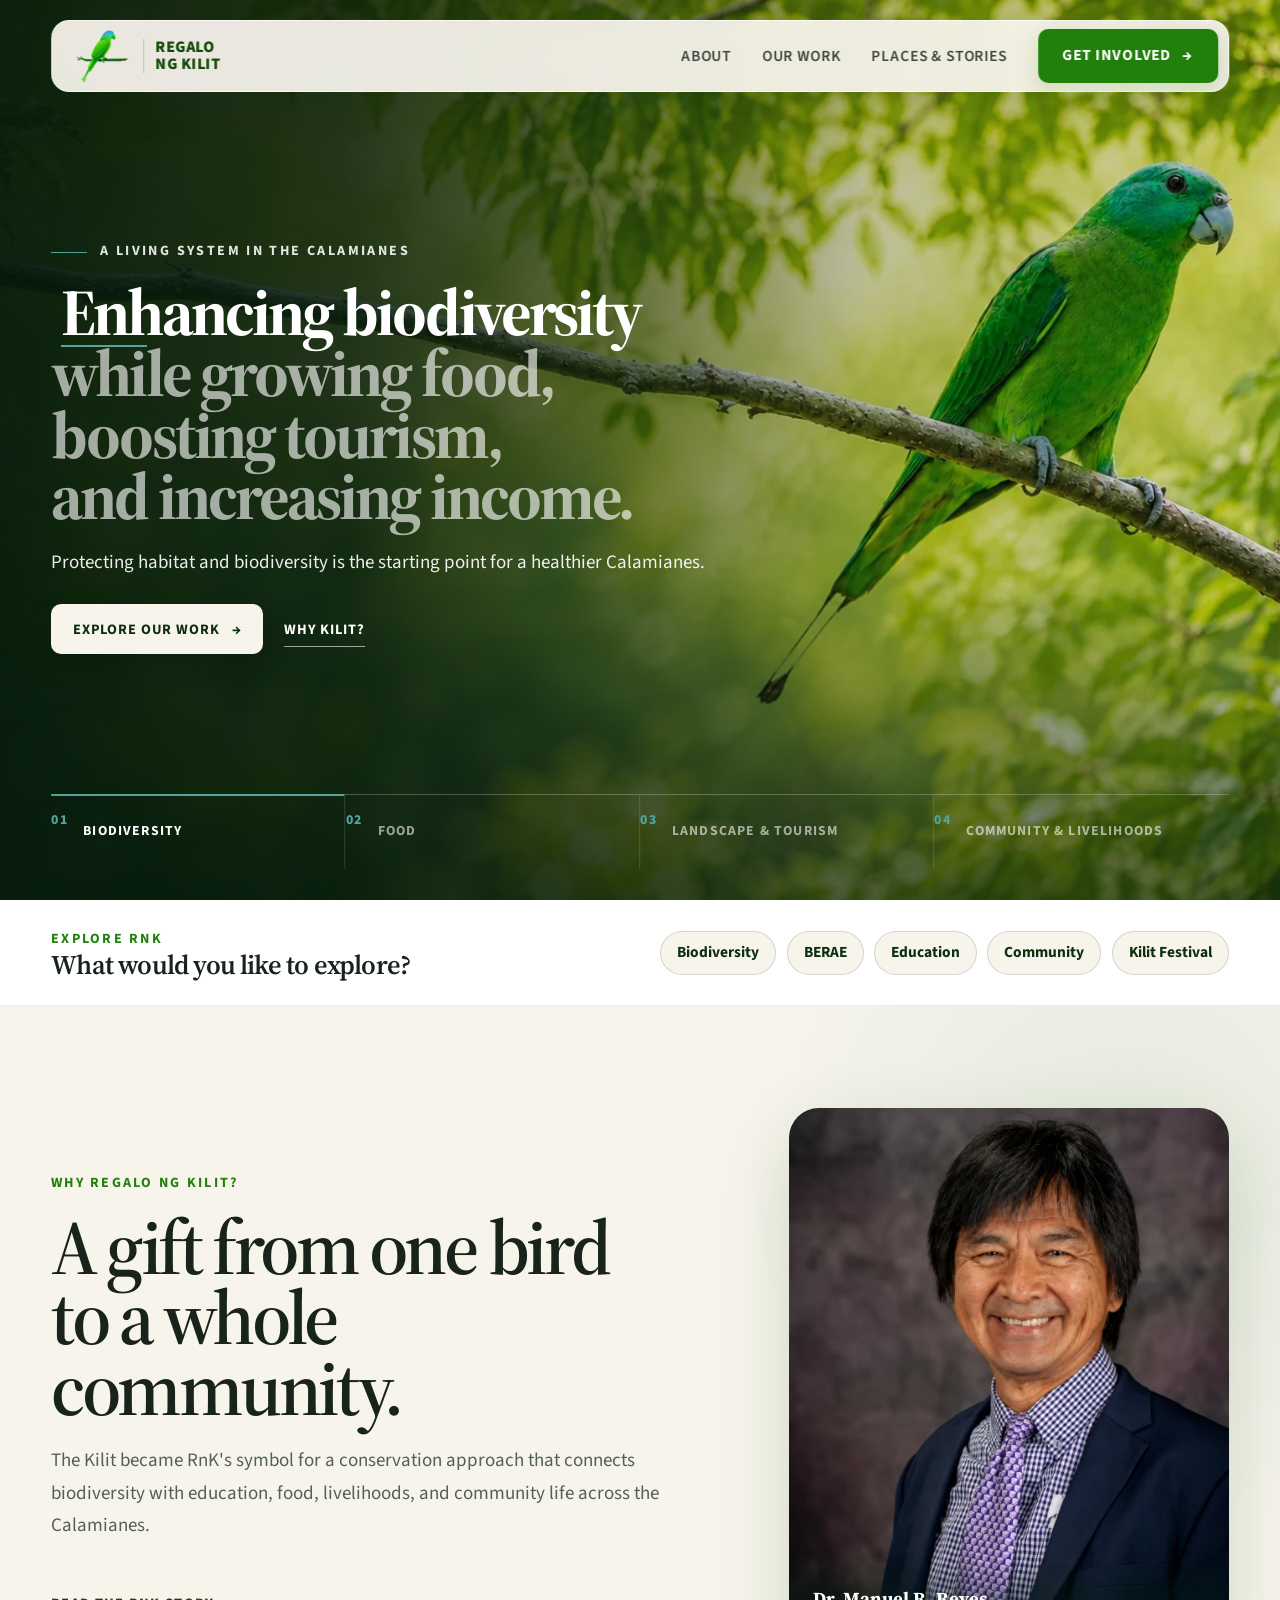
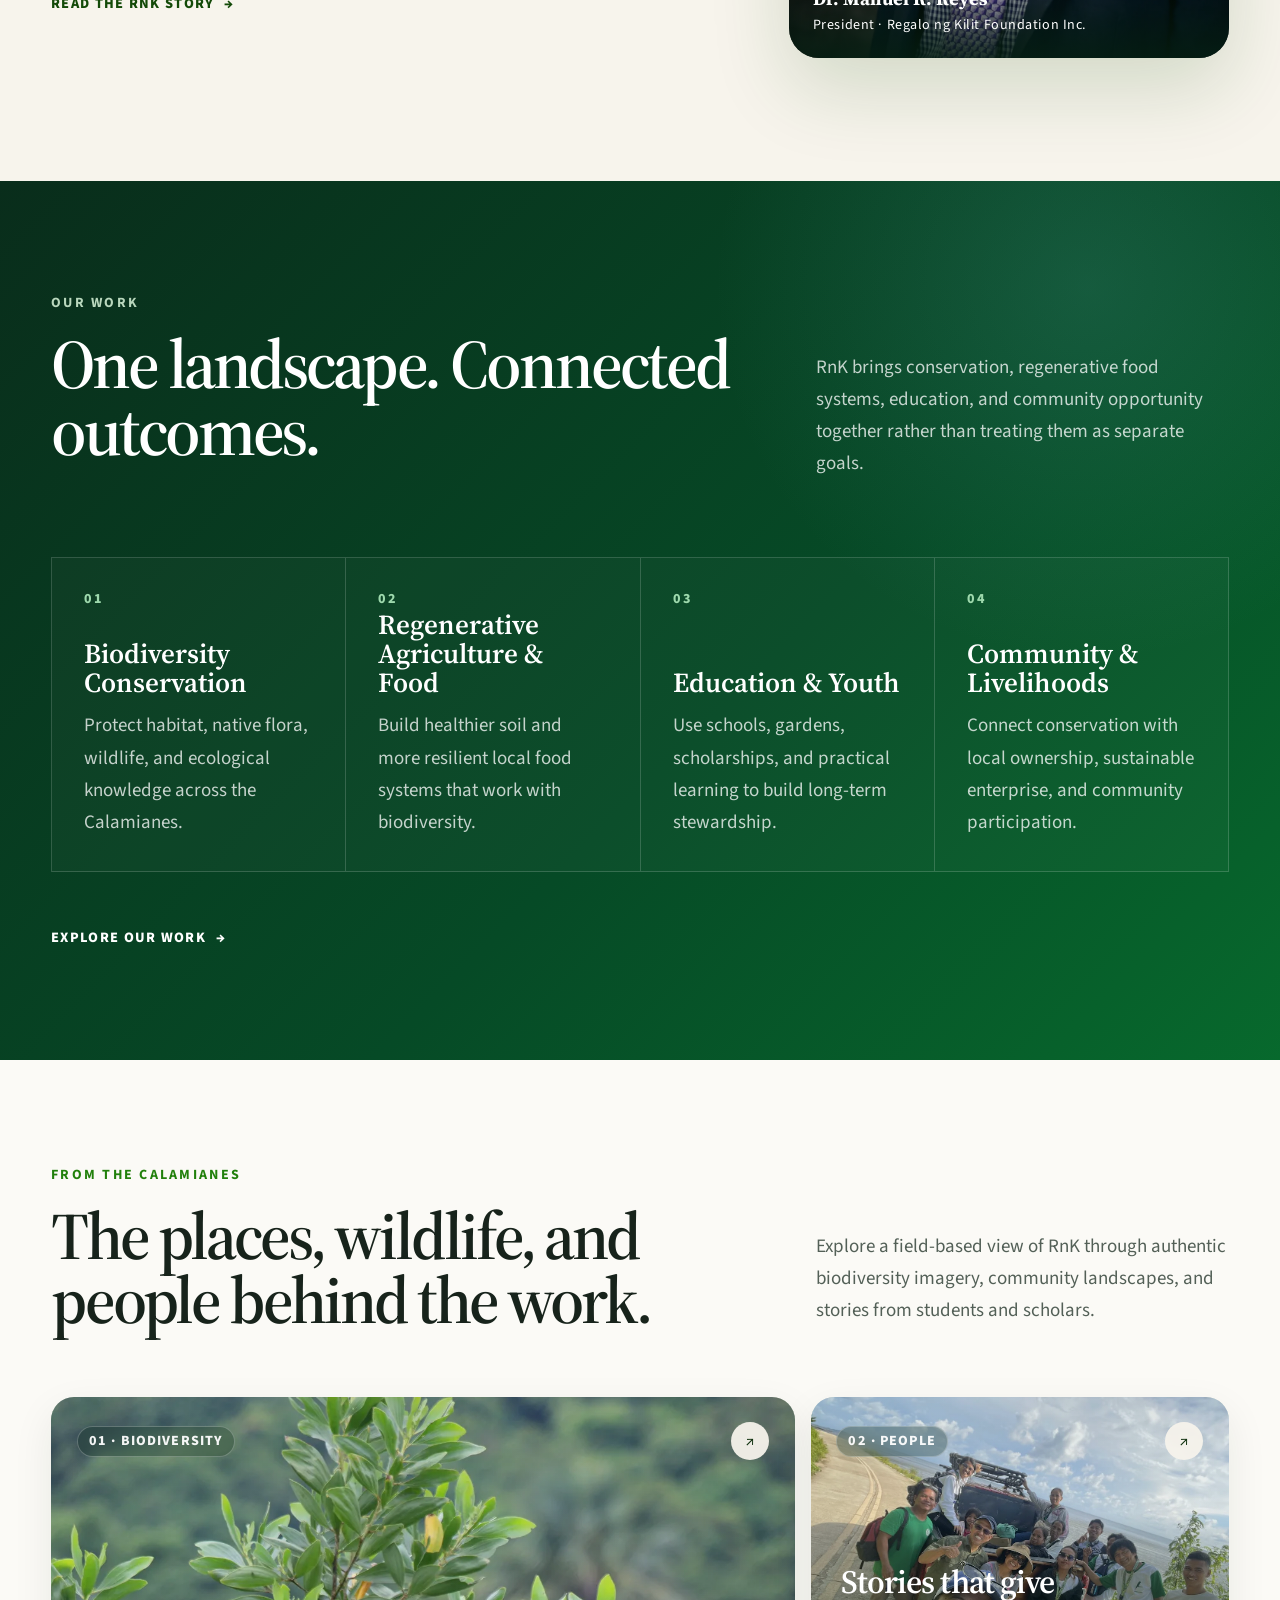
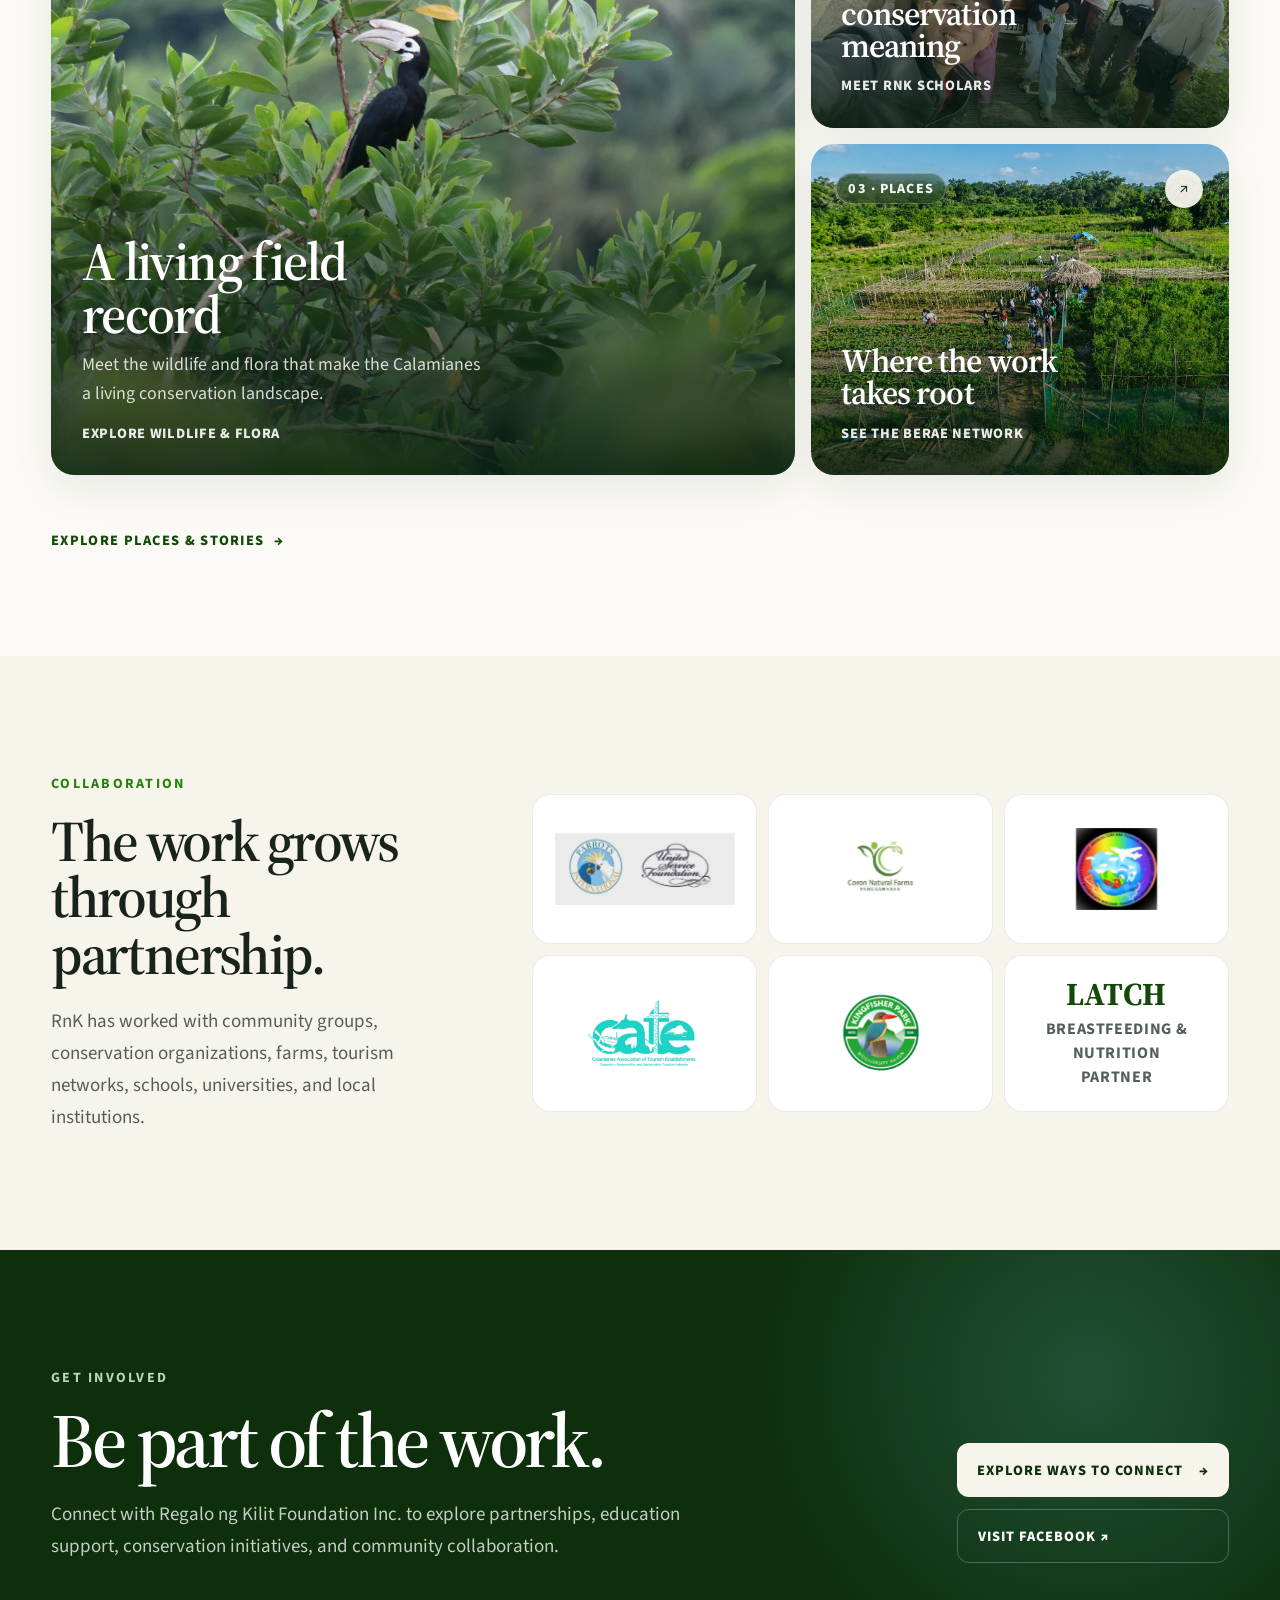
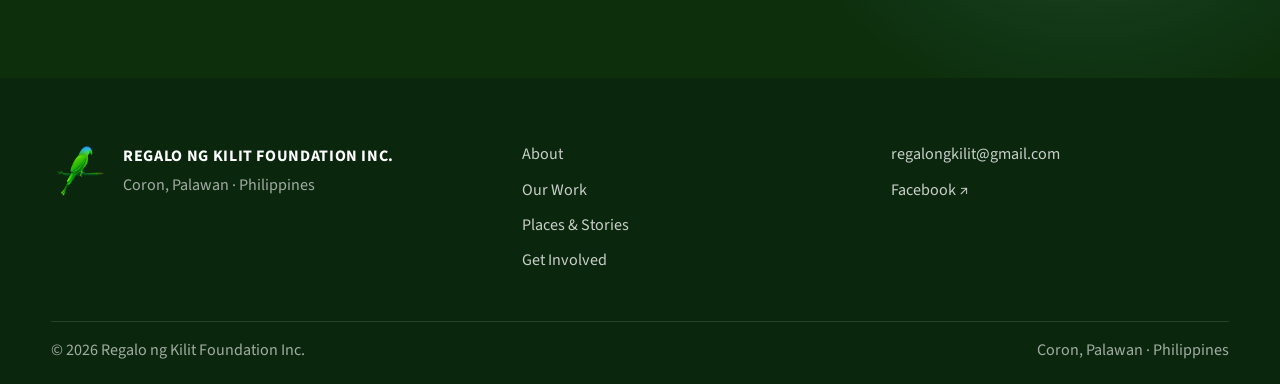
==== commit d4a4f5cb: "Add files via upload" ====
--- a/index.html
+++ b/index.html
@@ -290,7 +290,7 @@
 <div class="content-shell footer-grid">
 <div class="footer-brand">
 <img alt="" src="assets/logo/rnk-bird.png"/>
-<div><strong>Regalo ng Kilit Foundation Inc.</strong><span>Calamianes, Palawan · Philippines</span></div>
+<div><strong>Regalo ng Kilit Foundation Inc.</strong><span>Coron, Palawan · Philippines</span></div>
 </div>
 <nav aria-label="Footer navigation" class="footer-nav">
 <a href="about.html">About</a><a href="our-work.html">Our Work</a><a href="places-stories.html">Places &amp; Stories</a><a href="get-involved.html">Get Involved</a>
@@ -300,7 +300,7 @@
 <a href="https://www.facebook.com/RegaloNgKilit" rel="noopener noreferrer" target="_blank">Facebook ↗</a>
 </div>
 </div>
-<div class="content-shell footer-bottom"><span>© 2026 Regalo ng Kilit Foundation Inc.</span><span>Calamianes, Palawan · Philippines</span></div>
+<div class="content-shell footer-bottom"><span>© 2026 Regalo ng Kilit Foundation Inc.</span><span>Coron, Palawan · Philippines</span></div>
 </footer>
 <script src="js/main-v1-15.js?v=1.15"></script>
 </body>
